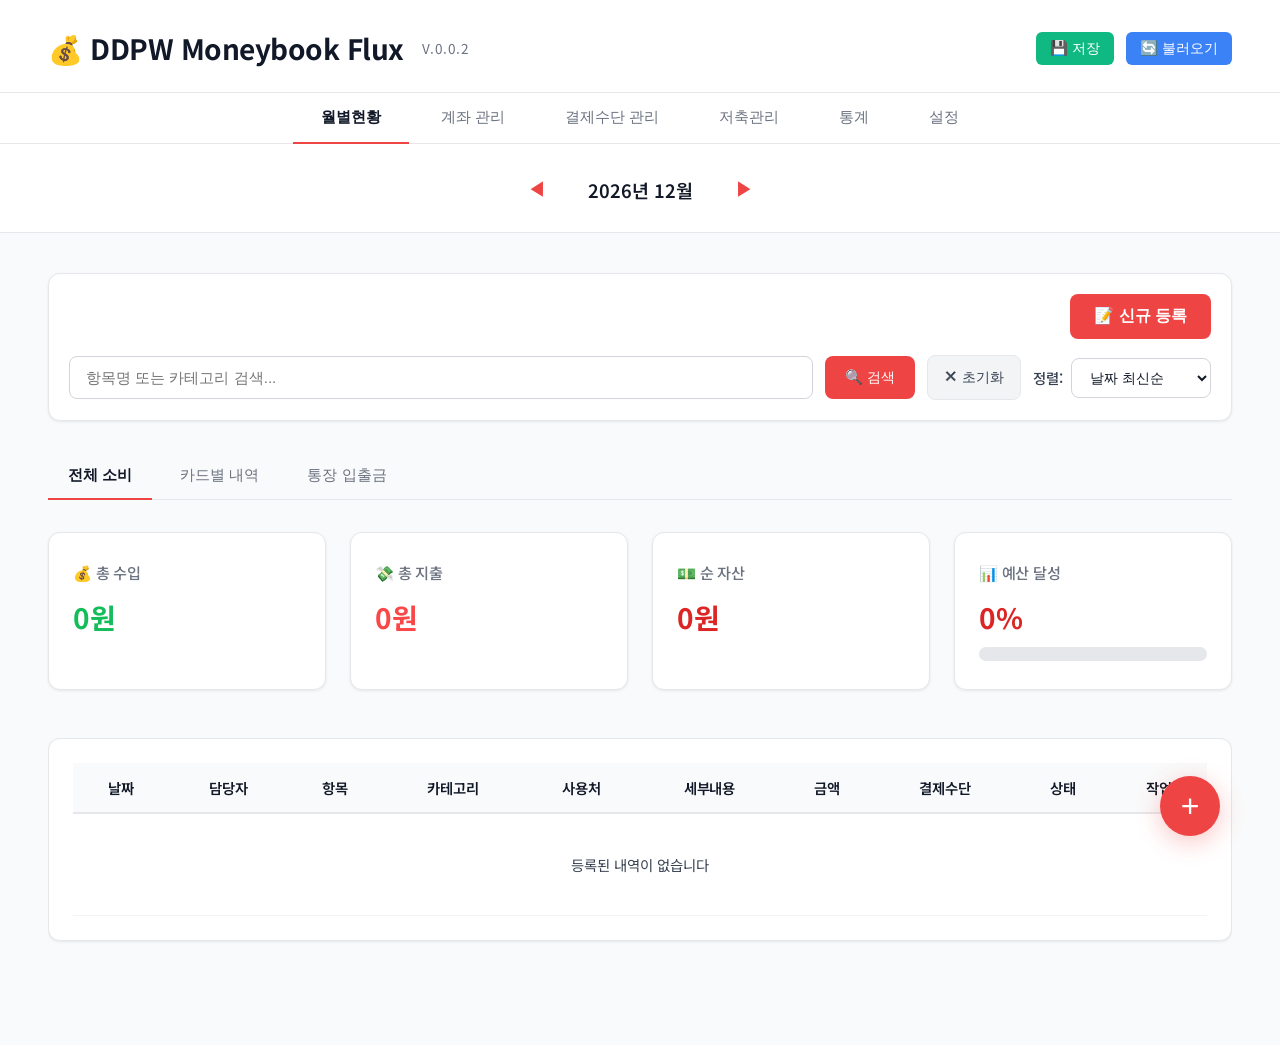
==== index.html @ 37caeeee "업데이트" ====
<!DOCTYPE html>
<html lang="ko">
<head>
  <meta charset="UTF-8">
  <meta name="viewport" content="width=device-width, initial-scale=1.0">
  <title>DDPW Moneybook Flux</title>
  <!-- SheetJS for Excel parsing -->
  <script src="https://cdn.sheetjs.com/xlsx-0.20.1/package/dist/xlsx.full.min.js"></script>
  <!-- 전역 함수 정의 (HTML onchange에서 사용) -->
  <script>
    // 파일 change 핸들러 함수 (전역으로 노출 - HTML 로드 전에 정의되어야 함)
    window.handleAccountTransactionFileChange = function(input) {
      const file = input.files && input.files[0];
      if (!file) {
        console.log('파일 input 직접 change 이벤트 발생: 파일 없음');
        return;
      }
      console.log('파일 input 직접 change 이벤트 발생:', file.name, '크기:', file.size);
      
      // 약간의 지연을 두어 전역 이벤트 리스너가 먼저 처리하도록 함
      setTimeout(function() {
        if (typeof window.parseCardStatement === 'function') {
          console.log('onchange: parseCardStatement 함수 확인됨, 직접 파싱 시작');
          const fileInfo = document.getElementById('account-transaction-file-info');
          if (fileInfo) fileInfo.textContent = '파싱 중... ⏳';
          
          window.parseCardStatement(file).then(function(result) {
            console.log('onchange: 파싱 성공:', result);
            if (fileInfo) fileInfo.textContent = '✓ 파일: ' + file.name + ' (' + (result.totalCount || 0) + '개 거래)';
            
            const modalOverlay = document.getElementById('account-transaction-modal-overlay');
            const parseResult = modalOverlay ? modalOverlay.querySelector('#account-transaction-parse-result') : document.getElementById('account-transaction-parse-result');
            const parsedData = modalOverlay ? modalOverlay.querySelector('#account-transaction-parsed-data') : document.getElementById('account-transaction-parsed-data');
            
            if (parseResult && parsedData) {
              parseResult.style.display = 'block';
              const totalAmount = result.summary?.totalAmount || 0;
              const finalAmount = result.summary?.finalAmount || totalAmount;
              const discount = result.summary?.discount || 0;
              const billingStart = result.summary?.billingPeriod?.start || '';
              const billingEnd = result.summary?.billingPeriod?.end || '';
              const paymentDate = result.summary?.paymentDate || '';
              
              parsedData.innerHTML = 
                '<div style="font-weight: 600; font-size: 1rem; margin-bottom: 12px; color: #0C4A6E;">📊 파싱 결과</div>' +
                '<div style="margin-bottom: 8px;"><strong>카드사:</strong> ' + (result.cardCompany || '알 수 없음') + '</div>' +
                '<div style="margin-bottom: 8px;"><strong>거래 건수:</strong> ' + (result.totalCount || 0) + '건</div>' +
                '<div style="margin-bottom: 8px;"><strong>총 이용금액:</strong> ' + totalAmount.toLocaleString() + '원</div>' +
                (discount > 0 ? '<div style="margin-bottom: 8px;"><strong>할인/적립:</strong> ' + discount.toLocaleString() + '원</div>' : '') +
                '<div style="margin-bottom: 8px; font-weight: 600; color: #DC2626;"><strong>청구 금액:</strong> ' + finalAmount.toLocaleString() + '원</div>' +
                (billingStart ? '<div style="margin-bottom: 8px;"><strong>청구 기간:</strong> ' + billingStart + ' ~ ' + (billingEnd || '') + '</div>' : '') +
                (paymentDate ? '<div style="margin-bottom: 8px;"><strong>결제일:</strong> ' + paymentDate + '</div>' : '');
              
              // 카드 선택 드롭다운 업데이트 및 자동 선택
              if (typeof window.updateAccountTransactionCardOptions === 'function') {
                window.updateAccountTransactionCardOptions();
              }
              
              const cardSelect = document.getElementById('account-transaction-card-select');
              if (cardSelect) {
                const allCards = [];
                if (typeof accountData !== 'undefined' && Array.isArray(accountData)) {
                  allCards.push.apply(allCards, accountData.filter(function(acc) { return acc.type === 'card'; }));
                }
                if (typeof cardData !== 'undefined' && Array.isArray(cardData)) {
                  cardData.forEach(function(card) {
                    if (!allCards.find(function(c) { return c.name === card.name; })) {
                      allCards.push(card);
                    }
                  });
                }
                
                if (result.cardCompany && allCards.length > 0) {
                  const matchingCard = allCards.find(function(card) { return card.cardCompany === result.cardCompany; });
                  if (matchingCard && cardSelect.options.length > 1) {
                    cardSelect.value = matchingCard.name;
                  } else if (cardSelect.options.length > 1) {
                    cardSelect.value = cardSelect.options[1].value;
                  }
                } else if (cardSelect.options.length > 1) {
                  cardSelect.value = cardSelect.options[1].value;
                }
                
                const selectedCardName = cardSelect.value;
                if (selectedCardName) {
                  const selectedCard = allCards.find(function(card) { return card.name === selectedCardName; });
                  if (selectedCard) {
                    const paymentAccountInput = document.getElementById('account-transaction-payment-account');
                    const amountInput = document.getElementById('account-transaction-card-amount');
                    const dateInput = document.getElementById('account-transaction-card-date');
                    if (paymentAccountInput) paymentAccountInput.value = selectedCard.linkedAccount || '';
                    if (amountInput && finalAmount > 0) amountInput.value = finalAmount.toLocaleString();
                    if (dateInput && paymentDate) dateInput.value = paymentDate;
                  }
                }
              }
              
              console.log('onchange: 파싱 결과 표시 완료');
            } else {
              console.error('onchange: 파싱 결과 표시 영역을 찾을 수 없습니다');
            }
          }).catch(function(error) {
            console.error('onchange: 파싱 실패:', error);
            if (fileInfo) fileInfo.textContent = '❌ 파일 파싱 실패: ' + error.message;
          });
        } else {
          console.error('onchange: parseCardStatement 함수를 찾을 수 없습니다');
          const fileInfo = document.getElementById('account-transaction-file-info');
          if (fileInfo) fileInfo.textContent = '❌ 파싱 함수를 찾을 수 없습니다';
        }
      }, 50);
    };
  </script>
  <!-- 여기에 CSS 연결 추가 -->
  <link rel="stylesheet" href="css/common.css">
  <link rel="stylesheet" href="css/dashboard.css">
  <link rel="stylesheet" href="css/modal.css">
</head>
<body>
  <style>
    @import url('https://fonts.googleapis.com/css2?family=Noto+Sans+KR:wght@400;700&display=swap');
    body {
      margin: 0;
      background: #fff;
      color: #1F2937;
      font-family: 'Noto Sans KR', sans-serif;
      min-height: 100vh;
    }

    /* Header */
    .header {
      display: flex;
      justify-content: space-between;
      align-items: center;
      padding: 28px 48px 24px 48px;
      background: #FFFFFF;
      border-bottom: 1px solid #E5E7EB;
      box-shadow: 0 1px 3px rgba(0, 0, 0, 0.05);
    }
    .header .title {
      font-size: 1.75rem;
      font-weight: 700;
      color: #111827;
      letter-spacing: -0.5px;
      display: flex;
      align-items: center;
      gap: 10px;
    }
    .header .user {
      font-size: 1rem;
      font-weight: 500;
      color: #1F2937;
      background: #F3F4F6;
      padding: 7px 16px;
      border-radius: 20px;
    }
    .header-btn {
      background: #EF4444;
      color: #fff;
      border: none;
      padding: 7px 14px;
      border-radius: 6px;
      font-size: 0.9rem;
      font-weight: 500;
      cursor: pointer;
      transition: background 0.2s;
    }
    .header-btn:hover {
      background: #DC2626;
    }

    /* Navigation */
    .nav {
      display: flex;
      justify-content: center;
      align-items: center;
      background: #FFFFFF;
      border-bottom: 1px solid #E5E7EB;
      gap: 4px;
      padding: 0 48px;
    }
    .nav-tab {
      appearance: none;
      border: none;
      outline: none;
      background: transparent;
      color: #6B7280;
      font-size: 0.95rem;
      font-weight: 500;
      padding: 14px 28px;
      border-radius: 0;
      cursor: pointer;
      transition: all 0.2s ease;
      margin-bottom: -1px;
      border-bottom: 2px solid transparent;
      position: relative;
    }
    .nav-tab:hover {
      color: #111827;
      background: #F9FAFB;
    }
    .nav-tab.active {
      background: transparent;
      color: #111827;
      font-weight: 600;
      border-bottom: 2px solid #EF4444;
      z-index: 1;
    }

    /* Month Select Bar */
    .month-bar {
      display: flex;
      justify-content: center;
      align-items: center;
      background: #FFFFFF;
      border-bottom: 1px solid #E5E7EB;
      padding: 28px 48px 24px 48px;
      font-size: 1.15rem;
      font-weight: 600;
      gap: 32px;
      color: #111827;
    }
    .month-btn {
      background: none;
      border: none;
      font-size: 1.2rem;
      color: #EF4444;
      cursor: pointer;
      padding: 5px 10px;
      border-radius: 4px;
      transition: background 0.2s;
    }
    .month-btn:active {
      background: #F3F4F6;
    }

    /* Main Content */
    .main-content {
      padding: 40px 48px 80px 48px;
      background: #F9FAFB;
      min-height: 360px;
      font-size: 1.07rem;
      color: #1F2937;
      border-radius: 0;
      max-width: 1920px;
      width: 100%;
      margin: 0 auto;
      box-sizing: border-box;
    }
    
    .version {
      font-size: 0.85rem;
      font-weight: 400;
      color: #6B7280;
      margin-left: 8px;
      letter-spacing: 0.5px;
    }

    /* FAB Container */
    .fab-container {
      position: fixed;
      right: 30px;
      bottom: 32px;
      z-index: 999;
      display: flex;
      flex-direction: column-reverse;
      align-items: center;
      gap: 16px;
    }
    
    /* 메인 FAB 버튼 */
    .fab-main {
      position: relative;
      width: 60px;
      height: 60px;
      background: #EF4444;
      color: #fff;
      border: none;
      outline: none;
      border-radius: 50%;
      font-size: 2rem;
      font-weight: 300;
      display: flex;
      align-items: center;
      justify-content: center;
      box-shadow: 0 6px 24px rgba(239, 68, 68, 0.3);
      cursor: pointer;
      transition: all 0.3s cubic-bezier(0.68, -0.55, 0.265, 1.55);
      z-index: 1001;
    }
    
    .fab-main:hover {
      background: #DC2626;
      box-shadow: 0 8px 28px rgba(239, 68, 68, 0.4);
      transform: scale(1.05);
    }
    
    .fab-main.active {
      background: #DC2626;
      transform: rotate(45deg);
    }
    
    .fab-main .fab-icon {
      transition: transform 0.3s ease;
    }
    
    /* 하위 FAB 버튼 메뉴 */
    .fab-menu {
      display: flex;
      flex-direction: column-reverse;
      gap: 12px;
      opacity: 0;
      visibility: hidden;
      transform: translateY(20px);
      transition: all 0.3s cubic-bezier(0.68, -0.55, 0.265, 1.55);
      pointer-events: none;
    }
    
    .fab-menu.active {
      opacity: 1;
      visibility: visible;
      transform: translateY(0);
      pointer-events: all;
    }
    
    /* 하위 FAB 버튼 */
    .fab-sub {
      position: relative;
      width: 50px;
      height: 50px;
      background: #FFFFFF;
      color: #EF4444;
      border: 2px solid #EF4444;
      outline: none;
      border-radius: 50%;
      font-size: 1.5rem;
      display: flex;
      align-items: center;
      justify-content: center;
      box-shadow: 0 4px 12px rgba(0, 0, 0, 0.15);
      cursor: pointer;
      transition: all 0.2s ease;
    }
    
    .fab-sub:hover {
      background: #EF4444;
      color: #FFFFFF;
      transform: scale(1.1);
      box-shadow: 0 6px 16px rgba(239, 68, 68, 0.3);
    }
    
    /* 각 하위 버튼 색상 커스터마이징 */
    #fab-dashboard {
      border-color: #EF4444;
      color: #EF4444;
    }
    #fab-dashboard:hover {
      background: #EF4444;
      color: #FFFFFF;
      box-shadow: 0 6px 16px rgba(239, 68, 68, 0.3);
    }
    
    #fab-accounts {
      border-color: #10B981;
      color: #10B981;
    }
    #fab-accounts:hover {
      background: #10B981;
      color: #FFFFFF;
      box-shadow: 0 6px 16px rgba(16, 185, 129, 0.3);
    }
    
    #fab-payments {
      border-color: #8B5CF6;
      color: #8B5CF6;
    }
    #fab-payments:hover {
      background: #8B5CF6;
      color: #FFFFFF;
      box-shadow: 0 6px 16px rgba(139, 92, 246, 0.3);
    }
    
    #fab-saving {
      border-color: #F59E0B;
      color: #F59E0B;
    }
    #fab-saving:hover {
      background: #F59E0B;
      color: #FFFFFF;
      box-shadow: 0 6px 16px rgba(245, 158, 11, 0.3);
    }
    
    /* 툴팁 */
    .fab-sub::before {
      content: attr(data-tooltip);
      position: absolute;
      right: 60px;
      background: #1F2937;
      color: #FFFFFF;
      padding: 8px 12px;
      border-radius: 6px;
      font-size: 0.85rem;
      white-space: nowrap;
      opacity: 0;
      visibility: hidden;
      transition: all 0.2s ease;
      pointer-events: none;
      font-weight: 500;
    }
    
    .fab-sub:hover::before {
      opacity: 1;
      visibility: visible;
      right: 65px;
    }
    
    /* 모바일 대응 */
    @media (max-width: 600px) {
      .fab-container {
        right: 16px;
        bottom: 18px;
      }
      
      .fab-main {
        width: 56px;
        height: 56px;
      }
      
      .fab-sub {
        width: 46px;
        height: 46px;
      }
    }

    /* 1080p 이상 화면 최적화 */
    @media (min-width: 1920px) {
      .main-content {
        max-width: 1600px;
        padding: 48px 64px 96px 64px;
      }
      .header {
        padding: 32px 64px 28px 64px;
      }
      .nav {
        padding: 0 64px;
      }
      .month-bar {
        padding: 32px 64px 28px 64px;
      }
    }
    
    @media (max-width: 600px) {
      .header, .main-content {
        padding-left: 16px;
        padding-right: 16px;
      }
      .main-content {
        padding-left: 12px;
        padding-right: 12px;
        padding-top: 24px;
      }
      .fab {
        right: 16px;
        bottom: 18px;
      }
      .header .title {
        font-size: 1.4rem;
      }
      .version {
        font-size: 0.75rem;
      }
    }
  </style>

  <div class="header">
    <div class="title">💰 DDPW Moneybook Flux <span class="version">V.0.0.0</span></div>
    <div style="display: flex; align-items: center; gap: 12px;">
      <button id="save-data-btn" class="header-btn" style="background: #10B981;">💾 저장</button>
      <button id="load-data-btn" class="header-btn" style="background: #3B82F6;">🔄 불러오기</button>
    </div>
  </div>

  <nav class="nav" id="nav-tabs">
    <button class="nav-tab active" data-tab="dashboard">월별현황</button>
    <button class="nav-tab" data-tab="accounts">계좌 관리</button>
    <button class="nav-tab" data-tab="cards">결제수단 관리</button>
    <button class="nav-tab" data-tab="saving">저축관리</button>
    <button class="nav-tab" data-tab="stats">통계</button>
    <button class="nav-tab" data-tab="settings">설정</button>
  </nav>

  <div class="month-bar">
    <button class="month-btn" id="prev-month" title="이전 달">◀</button>
    <span id="month-text">2025년 11월</span>
    <button class="month-btn" id="next-month" title="다음 달">▶</button>
  </div>

  <main class="main-content" id="main-content">
    <div id="dashboard-content">
     <style>
      /* 하위 탭 스타일 */
      .sub-tabs {
        display: flex;
        gap: 8px;
        margin-bottom: 32px;
        padding-bottom: 0;
        border-bottom: 1px solid #E5E7EB;
      }
      .sub-tab-btn {
        background: none;
        border: none;
        outline: none;
        color: #6B7280;
        font-size: 0.95rem;
        font-weight: 500;
        padding: 12px 20px;
        border-bottom: 2px solid transparent;
        cursor: pointer;
        transition: all 0.2s ease;
        position: relative;
        margin-bottom: -1px;
      }
      .sub-tab-btn:hover {
        color: #111827;
      }
      .sub-tab-btn.active {
        color: #111827;
        border-bottom: 2px solid #EF4444;
        font-weight: 600;
      }

      /* 대시보드 카드 스타일 */
      .dashboard-cards {
        display: grid;
        grid-template-columns: repeat(4, 1fr);
        gap: 24px;
        margin-bottom: 48px;
      }
      .dash-card {
        background: #FFFFFF;
        border-radius: 12px;
        padding: 28px 24px;
        box-shadow: 0 1px 3px rgba(0, 0, 0, 0.08);
        border: 1px solid #E5E7EB;
        min-width: 0;
        display: flex;
        flex-direction: column;
        gap: 12px;
        transition: all 0.2s ease;
      }
      .dash-card:hover {
        box-shadow: 0 4px 12px rgba(0, 0, 0, 0.12);
        transform: translateY(-2px);
      }
      .dash-title {
        font-size: 0.95rem;
        color: #6B7280;
        font-weight: 500;
        display: flex;
        align-items: center;
        gap: 6px;
        margin-bottom: 4px;
        letter-spacing: -0.2px;
      }
      .dash-value {
        font-size: 1.75rem;
        font-weight: 700;
        line-height: 1.3;
        letter-spacing: -0.5px;
      }
      .income { color: #14BD5A; }
      .expense { color: #FA4747; }
      .asset { color: #DC2626; }
      .budget { color: #DC2626; }

      .progress-bar-bg {
        background: #E5E7EB;
        border-radius: 8px;
        width: 100%;
        height: 14px;
        overflow: hidden;
      }
      .progress-bar-fill {
        background: #EF4444;
        height: 100%;
        width: 73%;
        border-radius: 8px 0 0 8px;
        transition: width 0.4s;
      }

      /* 반응형 처리 */
      @media (max-width: 900px) {
        .dashboard-cards {
          grid-template-columns: 1fr 1fr;
          gap: 14px;
        }
      }
      @media (max-width: 600px) {
        .dashboard-cards {
          grid-template-columns: 1fr;
          gap: 10px;
        }
        .dash-card { padding: 13px 9px 12px 12px;}
        .sub-tabs { gap: 7px; }
      }

      .sub-tab-content {
        margin-top: 20px;
      }

      /* 검색바 스타일 */
      .search-bar {
        display: flex;
        gap: 12px;
        margin-bottom: 24px;
        padding: 0;
        background: transparent;
        border-radius: 0;
        align-items: center;
      }
      #search-input {
        flex: 1;
        padding: 12px 16px;
        border: 1px solid #D1D5DB;
        border-radius: 8px;
        font-size: 0.95rem;
        outline: none;
        transition: all 0.2s ease;
        background: #FFFFFF;
        color: #111827;
      }
      #search-input:focus {
        border-color: #EF4444;
        box-shadow: 0 0 0 3px rgba(239, 68, 68, 0.1);
      }
      .search-btn, .search-clear-btn {
        padding: 12px 20px;
        border: none;
        border-radius: 8px;
        font-size: 0.9rem;
        font-weight: 500;
        cursor: pointer;
        transition: all 0.2s ease;
        white-space: nowrap;
      }
      .search-btn {
        background: #EF4444;
        color: #fff;
      }
      .search-btn:hover {
        background: #DC2626;
        box-shadow: 0 2px 4px rgba(239, 68, 68, 0.2);
      }
      .search-clear-btn {
        background: #F3F4F6;
        color: #374151;
        border: 1px solid #E5E7EB;
      }
      .search-clear-btn:hover {
        background: #E5E7EB;
      }

      /* 정렬 컨트롤 스타일 */
      .sort-controls {
        display: flex;
        align-items: center;
        gap: 12px;
        margin-bottom: 24px;
        padding: 0;
        background: transparent;
        border-radius: 0;
      }
      .sort-controls label {
        font-size: 0.9rem;
        font-weight: 500;
        color: #374151;
        white-space: nowrap;
      }
      #sort-select {
        padding: 10px 14px;
        border: 1px solid #D1D5DB;
        border-radius: 8px;
        font-size: 0.9rem;
        outline: none;
        cursor: pointer;
        background: #FFFFFF;
        color: #111827;
        transition: all 0.2s ease;
      }
      #sort-select:focus {
        border-color: #EF4444;
        box-shadow: 0 0 0 3px rgba(239, 68, 68, 0.1);
      }
     </style>
        <!-- 검색바 -->
        <div class="search-bar">
          <input type="text" id="search-input" placeholder="항목명 또는 카테고리 검색...">
          <button id="search-btn" class="search-btn">🔍 검색</button>
          <button id="search-clear" class="search-clear-btn">✕ 초기화</button>
        </div>

        <!-- 신규 등록 버튼 및 일괄 삭제 -->
        <div style="margin-bottom: 24px; display: flex; gap: 12px; align-items: center;">
          <button id="new-entry-btn" class="search-btn" style="width: auto; min-width: 120px;">📝 신규 등록</button>
          <button id="select-all-btn" class="search-btn" style="width: auto; min-width: 100px; background: #6B7280;">전체 선택</button>
          <button id="delete-selected-btn" class="search-btn" style="width: auto; min-width: 100px; background: #EF4444; display: none;">선택 삭제</button>
        </div>

        <!-- 정렬 컨트롤 -->
        <div class="sort-controls">
          <label>정렬:</label>
          <select id="sort-select">
            <option value="date-desc">날짜 최신순</option>
            <option value="date-asc">날짜 오래된순</option>
            <option value="amount-desc">금액 높은순</option>
            <option value="amount-asc">금액 낮은순</option>
          </select>
        </div>

        <!-- 하위 탭: 전체 소비 / 카드별 내역 / 통장 입출금 -->
        <nav class="sub-tabs" id="sub-tabs">
        <button class="sub-tab-btn active" data-subtab="total">전체 소비</button>
        <button class="sub-tab-btn" data-subtab="card">카드별 내역</button>
        <button class="sub-tab-btn" data-subtab="bank">통장 입출금</button>
        </nav>

        <!-- 대시보드 카드 4개 -->
        <section class="dashboard-cards">
        <div class="dash-card">
            <div class="dash-title">💰 총 수입</div>
            <div class="dash-value income">3,000,000원</div>
        </div>
        <div class="dash-card">
            <div class="dash-title">💸 총 지출</div>
            <div class="dash-value expense">2,200,000원</div>
        </div>
        <div class="dash-card">
            <div class="dash-title">💵 순 자산</div>
            <div class="dash-value asset">+800,000원</div>
        </div>
        <div class="dash-card">
            <div class="dash-title">📊 예산 달성</div>
            <div class="dash-value budget">73%</div>
            <div class="progress-bar-bg" aria-label="예산 달성 진행바">
            <div class="progress-bar-fill"></div>
            </div>
        </div>
        </section>

        <!-- 하위 탭별 내용 영역 -->
        <section class="sub-tab-content">
        <div id="total-content" style="display: block; overflow-x: auto;">
            <style>
            .expense-table-container {
                background: #FFFFFF;
                padding: 24px;
                border-radius: 12px;
                box-shadow: 0 1px 3px rgba(0, 0, 0, 0.08);
                border: 1px solid #E5E7EB;
                margin-bottom: 24px;
                overflow-x: auto;
            }
            .expense-table {
                width: 100%;
                border-collapse: separate;
                border-spacing: 0;
                min-width: 1000px;
            }
            .expense-table th, .expense-table td {
                padding: 14px 16px;
                border-bottom: 1px solid #F3F4F6;
                text-align: center;
                word-wrap: break-word;
                overflow-wrap: break-word;
                max-width: 200px;
            }
            .expense-table th {
                background: #F9FAFB;
                font-weight: 600;
                color: #111827;
                border-bottom: 2px solid #E5E7EB;
                font-size: 0.9rem;
                letter-spacing: -0.2px;
                position: sticky;
                top: 0;
                z-index: 10;
            }
            .expense-table td {
                color: #374151;
                font-size: 0.9rem;
            }
            .expense-table tbody tr:hover {
                background: #F9FAFB;
            }
            .expense-income {
                color: #059669;
                font-weight: 600;
            }
            .expense-out {
                color: #DC2626;
                font-weight: 600;
            }
            .expense-bankpay {
                background: #F9FAFB;
            }
            .expense-table .btn-action {
                display: inline-block;
                border: 1px solid #D1D5DB;
                background: #FFFFFF;
                color: #374151;
                font-size: 0.85rem;
                border-radius: 6px;
                padding: 6px 12px;
                margin: 0 2px;
                cursor: pointer;
                transition: all 0.2s ease;
                text-decoration: none;
                font-weight: 500;
            }
            .expense-table .btn-action:hover {
                background: #EF4444;
                color: #FFFFFF;
                border-color: #EF4444;
            }
            @media (max-width: 600px) {
                .expense-table-container {
                padding: 6px 1px 6px 1px;
                border-radius: 0;
                box-shadow: none;
                }
                .expense-table th, .expense-table td {
                padding: 7px 5px;
                font-size: 13px;
                }
            }
            </style>
            <div class="expense-table-container">
            <table class="expense-table" aria-label="전체 소비 내역">
                <thead>
                <tr>
                    <th>날짜</th>
                    <th>담당자</th>
                    <th>항목</th>
                    <th>카테고리</th>
                    <th>금액</th>
                    <th>결제수단</th>
                    <th>상태</th>
                    <th>작업</th>
                </tr>
                </thead>
                <tbody>
                <tr>
                    <td>11/22</td>
                    <td>🔵둠둠파우</td>
                    <td>점심</td>
                    <td>식비</td>
                    <td class="expense-out">-12,000원</td>
                    <td>KB신용</td>
                    <td>⏳대기</td>
                    <td>
                    <button class="btn-action">수정</button>
                    <button class="btn-action">삭제</button>
                    </td>
                </tr>
                <tr>
                    <td>11/22</td>
                    <td>🔵둠둠파우</td>
                    <td>월급</td>
                    <td>수입</td>
                    <td class="expense-income">+3,000,000원</td>
                    <td>이체</td>
                    <td>✅완료</td>
                    <td>
                    <button class="btn-action">수정</button>
                    <button class="btn-action">삭제</button>
                    </td>
                </tr>
                <tr>
                    <td>11/21</td>
                    <td>🔴배우자</td>
                    <td>마트</td>
                    <td>생활</td>
                    <td class="expense-out">-50,000원</td>
                    <td>삼성신용</td>
                    <td>⏳대기</td>
                    <td>
                    <button class="btn-action">수정</button>
                    <button class="btn-action">삭제</button>
                    </td>
                </tr>
                <tr>
                    <td>11/20</td>
                    <td>🔵둠둠파우</td>
                    <td>택시</td>
                    <td>교통</td>
                    <td class="expense-out">-15,000원</td>
                    <td>현금</td>
                    <td>✅완료</td>
                    <td>
                    <button class="btn-action">수정</button>
                    <button class="btn-action">삭제</button>
                    </td>
                </tr>
                <tr class="expense-bankpay">
                    <td>11/25</td>
                    <td>-</td>
                    <td>KB카드11월</td>
                    <td>카드대금</td>
                    <td class="expense-out">-1,220,000원</td>
                    <td>자동</td>
                    <td>✅완료</td>
                    <td>
                    <button class="btn-action">수정</button>
                    <button class="btn-action">삭제</button>
                    </td>
                </tr>
                </tbody>
            </table>
            </div>
        </div>
        <div id="card-content" style="display: none;">
          <!-- 카드 필터 드롭다운 -->
          <div style="margin-bottom: 24px;">
            <label for="card-filter-select" style="font-size: 0.95rem; font-weight: 500; color: #374151; margin-right: 12px;">카드 선택:</label>
            <select id="card-filter-select" style="padding: 10px 14px; border: 1px solid #D1D5DB; border-radius: 8px; font-size: 0.95rem; outline: none; cursor: pointer; background: #FFFFFF; color: #111827; transition: all 0.2s ease; min-width: 200px;">
              <option value="all">전체 카드</option>
              <option value="KB 탄탄대로 올쇼핑">KB 탄탄대로 올쇼핑</option>
              <option value="삼성 네이버 taptap">삼성 네이버 taptap</option>
              <option value="삼성 베네핏">삼성 베네핏</option>
              <option value="카카오뱅크 체크">카카오뱅크 체크</option>
            </select>
          </div>
          <!-- 테이블 컨테이너 -->
          <div id="card-table-container"></div>
        </div>
        <div id="bank-content" style="display: none;">통장 입출금 내역 테이블이 여기 표시됩니다</div>
        </section>
    </div>  
</main>

  <!-- FAB 확장 메뉴 -->
  <div class="fab-container" id="fab-container">
    <!-- 메인 FAB 버튼 -->
    <button class="fab fab-main" id="fab-main" title="메뉴">
      <span class="fab-icon">+</span>
    </button>
    
    <!-- 하위 버튼들 (기본값 숨김) -->
    <div class="fab-menu" id="fab-menu">
      <button class="fab fab-sub" id="fab-dashboard" data-tab="dashboard" data-tooltip="월별 현황 등록">
        <span class="fab-icon">📊</span>
      </button>
      <button class="fab fab-sub" id="fab-accounts" data-tab="accounts" data-tooltip="입출금 등록">
        <span class="fab-icon">🏦</span>
      </button>
      <button class="fab fab-sub" id="fab-payments" data-tab="cards" data-tooltip="결제수단 등록">
        <span class="fab-icon">💳</span>
      </button>
      <button class="fab fab-sub" id="fab-saving" data-tab="saving" data-tooltip="저축 등록">
        <span class="fab-icon">🐷</span>
      </button>
    </div>
  </div>
  <style>
    #modal-overlay {
      display: none; /* 기본적으로 숨김 */
      position: fixed;
      z-index: 1000;
      left: 0; top: 0; width: 100vw; height: 100vh;
      background: rgba(0,0,0,0.5);
      justify-content: center;
      align-items: center;
    }
    #modal-content {
      background: #FFFFFF;
      border-radius: 16px;
      max-width: 600px;
      width: 90%;
      max-height: 90vh;
      box-shadow: 0 20px 60px rgba(0,0,0,0.15);
      margin: auto;
      display: flex;
      flex-direction: column;
      padding: 0;
      position: relative;
      animation: modalFadeIn .2s;
      border: 1px solid #E5E7EB;
      overflow: hidden;
    }
    #modal-content .modal-header {
      padding: 24px 32px;
      border-bottom: 1px solid #E5E7EB;
      flex-shrink: 0;
    }
    #modal-content .modal-body {
      padding: 24px 32px;
      overflow-y: auto;
      flex: 1;
    }
    #modal-content .modal-footer {
      padding: 20px 32px;
      border-top: 1px solid #E5E7EB;
      flex-shrink: 0;
    }
    .entry-tabs {
      display: flex;
      border-bottom: 2px solid #E5E7EB;
      margin: 0;
      padding: 0 32px;
      background: #F9FAFB;
    }
    .entry-tab-btn {
      flex: 1;
      padding: 12px 20px;
      border: none;
      background: transparent;
      color: #6B7280;
      font-size: 0.95rem;
      font-weight: 500;
      cursor: pointer;
      transition: all 0.2s;
      border-bottom: 2px solid transparent;
      margin-bottom: -2px;
    }
    .entry-tab-btn:hover {
      color: #111827;
      background: #F3F4F6;
    }
    .entry-tab-btn.active {
      color: #EF4444;
      font-weight: 600;
      border-bottom-color: #EF4444;
      background: #FFFFFF;
    }
    .entry-tab-content {
      display: none;
    }
    .entry-tab-content.active {
      display: block;
    }
    @keyframes modalFadeIn {
      from { opacity: 0; transform: translateY(30px);}
      to { opacity: 1; transform: translateY(0);}
    }
    .modal-header {
      display: flex;
      justify-content: space-between;
      align-items: center;
      margin-bottom: 18px;
    }
    .modal-title {
      font-size: 1.5rem;
      font-weight: 700;
      letter-spacing: -0.5px;
      color: #111827;
    }
    .modal-close {
      background: none;
      border: none;
      font-size: 1.4rem;
      color: #888;
      cursor: pointer;
      padding: 2px 6px;
      margin-left: 6px;
      transition: color 0.18s;
      border-radius: 50%;
    }
    .modal-close:hover { color: #e22; background: #eee; }
    .modal-form {
      display: flex;
      flex-direction: column;
      gap: 15px;
    }
    .modal-form label {
      font-size: 0.96rem;
      margin-bottom: 4px;
      font-weight: 500;
    }
    .modal-form input[type="date"],
    .modal-form input[type="text"],
    .modal-form select,
    .modal-form input[type="number"],
    .modal-form textarea {
      width: 100%;
      border: 1px solid #D1D5DB;
      border-radius: 8px;
      padding: 12px 16px;
      font-size: 0.95rem;
      outline: none;
      box-sizing: border-box;
      margin-top: 6px;
      transition: all 0.2s ease;
      background: #FFFFFF;
      resize: none;
      color: #111827;
    }
    .modal-form input:focus,
    .modal-form select:focus,
    .modal-form textarea:focus {
      border-color: #EF4444;
      box-shadow: 0 0 0 3px rgba(239, 68, 68, 0.1);
    }
    .modal-form textarea {
      min-height: 56px;
      max-height: 120px;
      font-family: inherit;
    }
    .modal-form input[type="number"]::-webkit-input-placeholder,
    .modal-form textarea::-webkit-input-placeholder {
      color: #b5bfcf;
    }
    .modal-form .row-radio {
      display: flex;
      align-items: center;
      gap: 12px;
    }
    .modal-form .row-radio label {
      font-weight: normal;
      margin-bottom: 0;
    }
    .modal-form .checkbox-row {
      display: flex;
      align-items: center;
      gap: 7px;
    }
    .modal-footer {
      margin-top: 24px;
      display: flex;
      gap: 10px;
      justify-content: flex-end;
    }
    .modal-btn {
      border: none;
      border-radius: 8px;
      padding: 9px 20px;
      font-size: 1rem;
      font-weight: 500;
      cursor: pointer;
      transition: background 0.18s, color 0.16s;
    }
    .modal-btn-cancel {
      background: #eef0f7;
      color: #555;
    }
    .modal-btn-cancel:hover {
      background: #d6dbe4;
      color: #d33;
    }
    .modal-btn-save {
      background: #3078ff;
      color: #fff;
    }
    .modal-btn-save:hover {
      background: #1d5ed7;
    }
  </style>

  <div id="modal-overlay">
    <div id="modal-content" role="dialog" aria-modal="true" tabindex="-1">
      <div class="modal-header">
        <span class="modal-title">📝 내역 입력</span>
        <button class="modal-close" type="button" id="modal-close-btn" aria-label="닫기">✕</button>
      </div>
      
      <!-- 탭 버튼 -->
      <div class="entry-tabs">
        <button type="button" class="entry-tab-btn active" data-tab="manual">✍️ 수동 입력</button>
        <button type="button" class="entry-tab-btn" data-tab="auto">📄 자동 입력</button>
      </div>
      
      <div class="modal-body">
        <!-- 수동 입력 탭 -->
        <div id="entry-tab-manual" class="entry-tab-content active">
      <form class="modal-form" id="entry-form" autocomplete="off">
        <div>
          <label for="entry-date">날짜</label>
          <input id="entry-date" name="date" type="date" value="2025-11-22" required>
        </div>
        
        <div>
          <label for="entry-owner">담당자</label>
          <select id="entry-owner" required>
            <option value="">--선택--</option>
            <option value="둠둠">둠둠</option>
            <option value="파우">파우</option>
            <option value="공용">공용</option>
          </select>
        </div>
        
        <div>
          <label>구분</label>
          <div class="row-radio">
            <label>
              <input type="radio" name="type" value="expense" checked required> 지출
            </label>
            <label>
              <input type="radio" name="type" value="income" required> 수입
            </label>
          </div>
        </div>
        
        <div>
          <label for="entry-category-kind">카테고리</label>
          <select id="entry-category-kind" name="category" required>
            <option value="">구분을 먼저 선택하세요</option>
          </select>
        </div>
        
        <div>
          <label for="entry-category-item">항목</label>
          <select id="entry-category-item" name="item" required>
            <option value="">카테고리를 먼저 선택하세요</option>
          </select>
        </div>
        
        <div>
          <label for="entry-amount">금액</label>
          <input id="entry-amount" name="amount" type="text" placeholder="금액 입력 (예: 1,000,000)" required>
        </div>
        
        <div>
          <label for="entry-method">결제수단</label>
          <select id="entry-method" name="method" required>
            <option value="credit">신용카드</option>
            <option value="debit">체크카드</option>
            <option value="transfer">계좌이체</option>
            <option value="cash">현금</option>
          </select>
          
          <div id="payment-credit" style="display: none; margin-top: 10px;">
            <label style="margin-right:6px;">카드 선택</label>
            <select name="credit-card">
              <option value="KB 탄탄대로 올쇼핑">KB 탄탄대로 올쇼핑 티타늄</option>
              <option value="삼성 네이버 taptap">삼성 네이버 taptap</option>
              <option value="삼성 베네핏">삼성 베네핏</option>
            </select>
            <div style="margin-top: 6px;">
              <span style="margin-right:14px;">결제일: <span>매월 25일</span></span>
              <span>연결계좌: <span>KB국민-98</span></span>
            </div>
          </div>
          
          <div id="payment-debit" style="display: none; margin-top: 10px;">
            <label style="margin-right:6px;">카드 선택</label>
            <select name="debit-card">
              <option value="카카오뱅크 체크">카카오뱅크 체크카드</option>
            </select>
            <div style="margin-top: 6px;">
              <span style="margin-right:14px;">결제일: <span>매월 1일</span></span>
              <span>연결계좌: <span>카카오-5678</span></span>
            </div>
          </div>
          
          <div id="payment-transfer" style="display: none; margin-top: 10px;">
            <label style="margin-right:6px;">계좌 선택</label>
            <select name="transfer-account">
              <option value="KB국민-98">KB국민-98</option>
              <option value="카카오-5678">카카오-5678</option>
            </select>
            <div style="margin-top: 6px; color: #8492a6; font-size: 13px;">
              (즉시 차감됨)
            </div>
          </div>
          
          <div id="payment-cash" style="display: none; margin-top: 10px;">
            <label style="margin-right:6px;">출금계좌</label>
            <select name="cash-account">
              <option value="KB국민-98">KB국민-98</option>
              <option value="카카오-5678">카카오-5678</option>
            </select>
            <div style="margin-top: 6px; color: #8492a6; font-size: 13px;">
              (즉시 차감됨)
            </div>
          </div>
        </div>
        
        <div>
          <label for="entry-merchant">사용처</label>
          <div style="display: flex; gap: 8px; margin-top: 6px; align-items: center;">
            <input id="entry-merchant" name="merchant" type="text" placeholder="사용처 입력 (예: (주)우아한형제들)" style="flex: 1; padding: 12px 16px; border: 1px solid #D1D5DB; border-radius: 8px; font-size: 0.95rem; background: #FFFFFF; color: #111827;">
            <select id="merchant-history" style="padding: 12px 12px; border: 1px solid #D1D5DB; border-radius: 8px; font-size: 0.9rem; background: #FFFFFF; color: #111827; cursor: pointer; width: 140px;">
              <option value="">자주 쓰는 항목</option>
            </select>
            <button type="button" id="merchant-manage-btn" style="padding: 12px 16px; border: 1px solid #D1D5DB; border-radius: 8px; font-size: 0.9rem; background: #F3F4F6; color: #374151; cursor: pointer; white-space: nowrap; transition: all 0.2s;" onmouseover="this.style.background='#E5E7EB'" onmouseout="this.style.background='#F3F4F6'">관리</button>
          </div>
          <div class="checkbox-row" style="margin-top: 8px;">
            <input id="entry-save-merchant" name="saveMerchant" type="checkbox" style="width:17px;height:17px;margin:0 5px 0 0;vertical-align:-2px;">
            <label for="entry-save-merchant" style="margin-bottom:0; user-select:none; font-size: 0.9rem; color: #6B7280;">자주 쓰는 항목에 등록</label>
          </div>
        </div>
        
        <div>
          <label for="entry-detail">세부내용</label>
          <textarea id="entry-detail" name="detail" placeholder="세부내용 입력 (예: 족발 2인분)" style="min-height: 56px; max-height: 120px;"></textarea>
        </div>
        
        <div class="checkbox-row">
          <input id="entry-regular" name="regular" type="checkbox" style="width:17px;height:17px;margin:0 5px 0 0;vertical-align:-2px;">
          <label for="entry-regular" style="margin-bottom:0; user-select:none;">정기 등록 (매월 반복)</label>
        </div>
        
            <div style="margin-top: 20px; padding-top: 20px; border-top: 1px solid #E5E7EB;">
          <button type="button" class="modal-btn modal-btn-cancel" id="modal-cancel-btn">취소</button>
          <button type="submit" class="modal-btn modal-btn-save">저장</button>
        </div>
      </form>
        </div>
        
        <!-- 자동 입력 탭 -->
        <div id="entry-tab-auto" class="entry-tab-content">
          <div style="padding: 20px;">
            <h3 style="margin-bottom: 20px; font-size: 1.1rem; font-weight: 600; color: #111827;">📄 카드 청구서 엑셀 파일 업로드</h3>
            
            <!-- 파일 선택 영역 -->
            <div style="margin-bottom: 20px;">
              <label style="font-weight: 600; margin-bottom: 12px; display: block; font-size: 1rem;">파일 선택</label>
              <div style="display: flex; gap: 8px; align-items: center; margin-bottom: 12px;">
                <input type="file" id="excel-file-input" accept=".xlsx,.xls" style="display: none;">
                <button type="button" id="excel-select-btn" onclick="document.getElementById('excel-file-input')?.click(); console.log('파일 선택 버튼 클릭 (onclick)');" style="padding: 12px 24px; border: 1px solid #D1D5DB; border-radius: 8px; font-size: 0.95rem; font-weight: 500; cursor: pointer; background: #EF4444; color: #fff; transition: all 0.2s;" onmouseover="this.style.background='#DC2626'" onmouseout="this.style.background='#EF4444'">파일 선택</button>
                <span id="excel-file-name" style="font-size: 0.9rem; color: #6B7280;"></span>
              </div>
              <div style="font-size: 0.85rem; color: #6B7280; padding: 12px; background: #F0F9FF; border-radius: 8px; border: 1px solid #BAE6FD;">
                💡 엑셀 파일을 선택한 후 "파일 분석" 버튼을 클릭하세요.
              </div>
            </div>
            
            <!-- 파일 분석 버튼 -->
            <div style="margin-bottom: 20px;">
              <button type="button" id="excel-analyze-btn" disabled onclick="if (!this.disabled) { console.log('파일 분석 버튼 클릭 (onclick)'); handleExcelAnalyze(); }" style="padding: 12px 24px; border: none; border-radius: 8px; font-size: 0.95rem; font-weight: 500; cursor: not-allowed; background: #D1D5DB; color: #6B7280; width: 100%;">파일 분석</button>
            </div>
            
            <!-- 결과 표시 영역 -->
            <div id="excel-result-area" style="display: none; margin-bottom: 20px; padding: 16px; background: #F0F9FF; border-radius: 8px; border: 1px solid #BAE6FD;">
              <div style="font-weight: 600; font-size: 1rem; margin-bottom: 12px; color: #0C4A6E;">📊 분석 결과</div>
              <div style="display: grid; gap: 8px; font-size: 0.9rem;">
                <div style="display: flex; justify-content: space-between;">
                  <span style="color: #6B7280;">카드사:</span>
                  <span id="result-company" style="font-weight: 600; color: #111827;">-</span>
                </div>
                <div style="display: flex; justify-content: space-between;">
                  <span style="color: #6B7280;">거래 건수:</span>
                  <span id="result-count" style="font-weight: 600; color: #111827;">0건</span>
                </div>
                <div style="display: flex; justify-content: space-between;">
                  <span style="color: #6B7280;">총 금액:</span>
                  <span id="result-amount" style="font-weight: 600; color: #DC2626;">0원</span>
                </div>
              </div>
            </div>
            
            <!-- 가계부에 추가 버튼 -->
            <div style="margin-bottom: 20px;">
              <button type="button" id="excel-import-btn" disabled onclick="if (!this.disabled) { console.log('가계부 추가 버튼 클릭 (onclick)'); handleExcelImport(); }" style="padding: 12px 24px; border: none; border-radius: 8px; font-size: 0.95rem; font-weight: 500; cursor: not-allowed; background: #D1D5DB; color: #6B7280; width: 100%;">가계부에 추가</button>
            </div>
            
            <!-- 오류 메시지 영역 -->
            <div id="excel-error" style="display: none; padding: 12px; background: #FEE2E2; border-radius: 8px; border: 1px solid #FCA5A5; color: #991B1B; font-size: 0.9rem;"></div>
          </div>
        </div>
          
          <div style="margin-top: 20px; padding-top: 20px; border-top: 1px solid #E5E7EB;">
            <button type="button" class="modal-btn modal-btn-cancel" id="modal-cancel-btn-auto">취소</button>
          </div>
        </div>
      </div>
      
    </div>
  </div>

  <!-- 계좌 입출금 내역 등록 모달 -->
  <div id="account-transaction-modal-overlay" style="display: none; position: fixed; z-index: 1001; left: 0; top: 0; width: 100vw; height: 100vh; background: rgba(0,0,0,0.5); justify-content: center; align-items: center;">
    <div id="account-transaction-modal-content" style="background: #FFFFFF; border-radius: 16px; max-width: 700px; width: 90%; max-height: 90vh; overflow-y: auto; box-shadow: 0 20px 60px rgba(0,0,0,0.15); margin: auto; display: flex; flex-direction: column; padding: 40px 32px 32px 32px; position: relative; animation: modalFadeIn .2s; border: 1px solid #E5E7EB;">
      <div class="modal-header">
        <span class="modal-title" id="account-transaction-modal-title">💰 입출금 내역 등록</span>
        <button class="modal-close" type="button" id="account-transaction-modal-close" aria-label="닫기">✕</button>
      </div>
      
      <!-- 탭 버튼 -->
      <div style="display: flex; gap: 8px; margin-bottom: 24px; border-bottom: 1px solid #E5E7EB;">
        <button type="button" class="entry-tab-btn active" data-tab="general" style="padding: 12px 20px; border: none; background: transparent; color: #EF4444; font-weight: 600; border-bottom: 2px solid #EF4444; cursor: pointer;">일반 입출금 등록</button>
        <button type="button" class="entry-tab-btn" data-tab="card-statement" style="padding: 12px 20px; border: none; background: transparent; color: #6B7280; font-weight: 500; border-bottom: 2px solid transparent; cursor: pointer;">카드 명세서 등록</button>
      </div>
      
      <!-- 일반 입출금 등록 탭 -->
      <div id="account-transaction-tab-general" class="entry-tab-content" style="display: block;">
        <form class="modal-form" id="account-transaction-form" autocomplete="off">
          <div>
            <label for="account-transaction-date">날짜</label>
            <input id="account-transaction-date" name="date" type="date" required>
          </div>
          
          <div>
            <label for="account-transaction-user">담당자</label>
            <select id="account-transaction-user" name="user" required>
              <option value="">--선택--</option>
              <option value="둠둠">둠둠</option>
              <option value="파우">파우</option>
              <option value="공용">공용</option>
            </select>
          </div>
          
          <div>
            <label>구분</label>
            <div class="row-radio">
              <label>
                <input type="radio" name="account-transaction-type" value="expense" checked required> 지출
              </label>
              <label>
                <input type="radio" name="account-transaction-type" value="income" required> 수입
              </label>
            </div>
          </div>
          
          <div>
            <label for="account-transaction-category-kind">카테고리</label>
            <select id="account-transaction-category-kind" name="category" required>
              <option value="">구분을 먼저 선택하세요</option>
            </select>
          </div>
          
          <div>
            <label for="account-transaction-category-item">항목</label>
            <select id="account-transaction-category-item" name="item" required>
              <option value="">카테고리를 먼저 선택하세요</option>
            </select>
          </div>
          
          <div>
            <label>결제수단</label>
            <div class="row-radio">
              <label>
                <input type="radio" name="account-transaction-payment-method" value="transfer" checked required> 계좌 이체
              </label>
              <label>
                <input type="radio" name="account-transaction-payment-method" value="cash" required> 현금
              </label>
            </div>
          </div>
          
          <div id="account-transaction-payment-fields">
            <div>
              <label for="account-transaction-account">계좌</label>
              <select id="account-transaction-account" name="account" required>
                <option value="">--선택--</option>
              </select>
            </div>
          </div>
          
          <div id="account-transaction-cash-fields" style="display: none;">
            <div style="font-size: 0.85rem; color: #6B7280; padding: 8px; background: #F9FAFB; border-radius: 6px;">
              현금 거래는 계좌 선택 없이 등록됩니다.
            </div>
          </div>
          
          <div>
            <label for="account-transaction-amount">금액</label>
            <input id="account-transaction-amount" name="amount" type="text" placeholder="금액 입력 (예: 1,000,000)" required>
          </div>
          
          <div>
            <label for="account-transaction-memo">메모</label>
            <textarea id="account-transaction-memo" name="memo" rows="3" placeholder="메모 입력 (선택)"></textarea>
          </div>
          
          <div class="modal-footer">
            <button type="button" class="modal-btn modal-btn-cancel" id="account-transaction-modal-cancel">취소</button>
            <button type="submit" class="modal-btn modal-btn-save">저장</button>
          </div>
        </form>
      </div>
      
      <!-- 카드 명세서 등록 탭 -->
      <div id="account-transaction-tab-card-statement" class="entry-tab-content" style="display: none;">
        <form class="modal-form" id="account-transaction-card-form" autocomplete="off">
          <!-- 청구서 파일 업로드 섹션 -->
          <div style="margin-bottom: 20px;">
            <label style="font-weight: 600; margin-bottom: 12px; display: block; font-size: 1rem;">📄 청구서 파일 업로드</label>
            <div style="display: flex; gap: 8px; align-items: center; margin-bottom: 12px;">
              <input type="file" id="account-transaction-statement-file" accept=".xlsx,.xls" style="display: none;" onchange="handleAccountTransactionFileChange(this);">
              <button type="button" id="upload-account-transaction-statement-btn" onclick="(function(){console.log('계좌 입출금 파일 선택 버튼 클릭 (onclick)'); const fileInput = document.getElementById('account-transaction-statement-file'); console.log('파일 input 찾기:', fileInput ? '찾음' : '없음'); if (fileInput) { console.log('파일 input 클릭 실행'); fileInput.click(); console.log('파일 input 클릭 완료'); } else { console.error('파일 input을 찾을 수 없습니다'); alert('파일 선택 기능을 사용할 수 없습니다. 페이지를 새로고침해주세요.'); }})(); return false;" style="padding: 12px 24px; border: 1px solid #D1D5DB; border-radius: 8px; font-size: 0.95rem; font-weight: 500; cursor: pointer; background: #EF4444; color: #fff; transition: all 0.2s;" onmouseover="this.style.background='#DC2626'" onmouseout="this.style.background='#EF4444'">파일 선택</button>
              <span id="account-transaction-file-info" style="font-size: 0.9rem; color: #6B7280;"></span>
            </div>
            <div style="font-size: 0.85rem; color: #6B7280; padding: 12px; background: #F0F9FF; border-radius: 8px; border: 1px solid #BAE6FD;">
              💡 파일을 업로드하면 카드사가 자동으로 감지되고 거래내역이 파싱됩니다.
            </div>
          </div>
          
          <!-- 파싱 결과 표시 -->
          <div id="account-transaction-parse-result" style="display: none; margin-bottom: 20px;">
            <div id="account-transaction-parsed-data" style="font-size: 0.9rem; color: #0C4A6E; padding: 16px; background: #F0F9FF; border-radius: 8px; border: 1px solid #BAE6FD;"></div>
          </div>
          
          <div>
            <label for="account-transaction-card-date">날짜</label>
            <input id="account-transaction-card-date" name="date" type="date" required>
          </div>
          
          <div>
            <label for="account-transaction-card-select">카드</label>
            <select id="account-transaction-card-select" name="card" required>
              <option value="">--선택--</option>
            </select>
          </div>
          
          <div>
            <label for="account-transaction-payment-account">결제 계좌</label>
            <input id="account-transaction-payment-account" name="paymentAccount" type="text" list="payment-account-list" placeholder="계좌 선택 또는 입력" required>
            <datalist id="payment-account-list">
            </datalist>
          </div>
          
          <div>
            <label for="account-transaction-card-amount">금액</label>
            <input id="account-transaction-card-amount" name="amount" type="text" readonly style="background: #F3F4F6;">
          </div>
          
          <div class="modal-footer">
            <button type="button" class="modal-btn modal-btn-cancel" id="account-transaction-card-modal-cancel">취소</button>
            <button type="submit" class="modal-btn modal-btn-save">확인</button>
          </div>
        </form>
      </div>
    </div>
  </div>

  <!-- 계좌 추가/수정 모달 -->
  <div id="account-modal-overlay" style="display: none; position: fixed; z-index: 1000; left: 0; top: 0; width: 100vw; height: 100vh; background: rgba(0,0,0,0.5); justify-content: center; align-items: center;">
    <div id="account-modal-content" style="background: #FFFFFF; border-radius: 16px; max-width: 600px; width: 90%; box-shadow: 0 20px 60px rgba(0,0,0,0.15); margin: auto; display: flex; flex-direction: column; padding: 40px 32px 32px 32px; position: relative; animation: modalFadeIn .2s; border: 1px solid #E5E7EB;">
      <div class="modal-header">
        <span class="modal-title" id="account-modal-title">📝 계좌 추가</span>
        <button class="modal-close" type="button" id="account-modal-close-btn" aria-label="닫기">✕</button>
      </div>
      <form class="modal-form" id="account-form" autocomplete="off">
        <div>
          <label for="account-name">계좌명</label>
          <input id="account-name" name="name" type="text" placeholder="예: KB국민-98" required>
        </div>
        
        <div>
          <label>소유자</label>
          <div class="row-radio">
            <label>
              <input type="radio" name="account-owner" value="둠둠" checked required> 둠둠
            </label>
            <label>
              <input type="radio" name="account-owner" value="파우" required> 파우
            </label>
          </div>
        </div>
        
        <div>
          <label>계좌 유형</label>
          <div class="row-radio">
            <label>
              <input type="radio" name="account-type" value="bank" checked required> 통장
            </label>
            <label>
              <input type="radio" name="account-type" value="card" required> 카드
            </label>
          </div>
        </div>
        
        <div id="bank-fields">
          <div>
            <label for="account-initial-balance">초기 잔액</label>
            <input id="account-initial-balance" name="initialBalance" type="text" placeholder="금액 입력 (예: 1,000,000)" value="0">
          </div>
        </div>
        
        <div id="card-fields" style="display: none;">
          <div>
            <label for="account-credit-limit">신용 한도</label>
            <input id="account-credit-limit" name="creditLimit" type="text" placeholder="금액 입력 (예: 5,000,000)" value="0">
          </div>
          <div>
            <label for="account-payment-day">결제일</label>
            <input id="account-payment-day" name="paymentDay" type="number" min="1" max="31" placeholder="매월 결제일 (1-31)">
          </div>
          <div>
            <label for="account-linked-account">연결계좌</label>
            <select id="account-linked-account" name="linkedAccount">
              <option value="">선택 안함</option>
            </select>
          </div>
        </div>
        
        <div class="modal-footer">
          <button type="button" class="modal-btn modal-btn-cancel" id="account-modal-cancel-btn">취소</button>
          <button type="submit" class="modal-btn modal-btn-save">저장</button>
        </div>
      </form>
    </div>
  </div>

  <!-- 자주 쓰는 사용처 관리 모달 -->
  <div id="merchant-modal-overlay" style="display: none; position: fixed; z-index: 1001; left: 0; top: 0; width: 100vw; height: 100vh; background: rgba(0,0,0,0.5); justify-content: center; align-items: center;">
    <div id="merchant-modal-content" style="background: #FFFFFF; border-radius: 16px; max-width: 500px; width: 90%; box-shadow: 0 20px 60px rgba(0,0,0,0.15); margin: auto; display: flex; flex-direction: column; padding: 32px; position: relative; animation: modalFadeIn .2s; border: 1px solid #E5E7EB;">
      <div class="modal-header">
        <span class="modal-title">📋 자주 쓰는 사용처 관리</span>
        <button class="modal-close" type="button" id="merchant-modal-close-btn" aria-label="닫기">✕</button>
      </div>
      <div style="margin-top: 20px; max-height: 400px; overflow-y: auto;">
        <div id="merchant-list" style="display: flex; flex-direction: column; gap: 8px;">
          <!-- 자주 쓰는 항목 목록이 여기에 동적으로 추가됨 -->
        </div>
        <div style="margin-top: 16px; padding-top: 16px; border-top: 1px solid #E5E7EB;">
          <div style="display: flex; gap: 8px;">
            <input type="text" id="merchant-add-input" placeholder="새 사용처 입력" style="flex: 1; padding: 10px 14px; border: 1px solid #D1D5DB; border-radius: 8px; font-size: 0.95rem;">
            <button type="button" id="merchant-add-btn" style="padding: 10px 20px; border: none; border-radius: 8px; font-size: 0.95rem; font-weight: 500; cursor: pointer; background: #EF4444; color: #fff; transition: background 0.2s;" onmouseover="this.style.background='#DC2626'" onmouseout="this.style.background='#EF4444'">추가</button>
          </div>
        </div>
      </div>
      <div class="modal-footer" style="margin-top: 24px;">
        <button type="button" class="modal-btn modal-btn-cancel" id="merchant-modal-cancel-btn">닫기</button>
      </div>
    </div>
  </div>

  <!-- 카드 관리 모달 -->
  <div id="card-manage-modal-overlay" style="display: none; position: fixed; z-index: 1003; left: 0; top: 0; width: 100vw; height: 100vh; background: rgba(0,0,0,0.5); justify-content: center; align-items: center;">
    <div id="card-manage-modal-content" style="background: #FFFFFF; border-radius: 16px; max-width: 600px; width: 90%; max-height: 90vh; overflow-y: auto; box-shadow: 0 20px 60px rgba(0,0,0,0.15); margin: auto; display: flex; flex-direction: column; padding: 40px 32px 32px 32px; position: relative; animation: modalFadeIn .2s; border: 1px solid #E5E7EB;">
      <div class="modal-header">
        <span class="modal-title" id="card-manage-modal-title">💳 카드 관리</span>
        <button class="modal-close" type="button" id="card-manage-modal-close" aria-label="닫기">✕</button>
      </div>
      <form class="modal-form" id="card-manage-form" autocomplete="off">
        <div>
          <label for="card-manage-name">카드명</label>
          <input id="card-manage-name" name="name" type="text" placeholder="예: KB 탄탄대로 올쇼핑" required>
        </div>
        
        <div>
          <label>카드 유형</label>
          <div class="row-radio">
            <label>
              <input type="radio" name="card-type" value="credit" checked required> 신용카드
            </label>
            <label>
              <input type="radio" name="card-type" value="debit" required> 체크카드
            </label>
          </div>
        </div>
        
        <div>
          <label for="card-manage-company">카드사</label>
          <select id="card-manage-company" name="cardCompany" required>
            <option value="">--선택--</option>
            <option value="KB카드">KB카드</option>
            <option value="삼성카드">삼성카드</option>
            <option value="신한카드">신한카드</option>
            <option value="현대카드">현대카드</option>
            <option value="롯데카드">롯데카드</option>
            <option value="하나카드">하나카드</option>
            <option value="우리카드">우리카드</option>
            <option value="NH카드">NH카드</option>
            <option value="카카오뱅크">카카오뱅크</option>
            <option value="기타">기타</option>
          </select>
        </div>
        
        <div class="modal-footer">
          <button type="button" class="modal-btn modal-btn-cancel" id="card-manage-modal-cancel">취소</button>
          <button type="submit" class="modal-btn modal-btn-save">저장</button>
        </div>
      </form>
      
      <div style="margin-top: 32px; padding-top: 24px; border-top: 1px solid #E5E7EB;">
        <div style="font-weight: 600; margin-bottom: 16px; color: #111827;">등록된 카드 목록</div>
        <div id="card-list" style="display: flex; flex-direction: column; gap: 8px; max-height: 300px; overflow-y: auto;">
          <!-- 카드 목록이 여기에 동적으로 추가됨 -->
        </div>
      </div>
    </div>
  </div>

  <!-- 카드 대금 등록 모달 -->
  <div id="card-payment-modal-overlay" style="display: none; position: fixed; z-index: 1002; left: 0; top: 0; width: 100vw; height: 100vh; background: rgba(0,0,0,0.5); justify-content: center; align-items: center;">
    <div id="card-payment-modal-content" style="background: #FFFFFF; border-radius: 16px; max-width: 700px; width: 90%; max-height: 90vh; overflow-y: auto; box-shadow: 0 20px 60px rgba(0,0,0,0.15); margin: auto; display: flex; flex-direction: column; padding: 40px 32px 32px 32px; position: relative; animation: modalFadeIn .2s; border: 1px solid #E5E7EB;">
      <div class="modal-header">
        <span class="modal-title">💳 카드 대금 등록</span>
        <button class="modal-close" type="button" id="card-payment-modal-close" aria-label="닫기">✕</button>
      </div>
      <form class="modal-form" id="card-payment-form" autocomplete="off">
        <div>
          <label for="card-payment-card-company-select">카드사 선택</label>
          <select id="card-payment-card-company-select" required>
            <option value="">--선택--</option>
            <option value="KB카드">KB카드</option>
            <option value="삼성카드">삼성카드</option>
            <option value="신한카드">신한카드</option>
            <option value="현대카드">현대카드</option>
            <option value="롯데카드">롯데카드</option>
            <option value="하나카드">하나카드</option>
            <option value="우리카드">우리카드</option>
            <option value="NH카드">NH카드</option>
            <option value="카카오뱅크">카카오뱅크</option>
            <option value="기타">기타</option>
          </select>
        </div>
        
        <div>
          <label for="card-payment-card-select">카드 선택</label>
          <div style="display: flex; gap: 8px; align-items: center;">
            <select id="card-payment-card-select" required style="flex: 1;">
              <option value="">--카드사를 먼저 선택하세요--</option>
            </select>
            <button type="button" id="manage-cards-btn" style="padding: 10px 16px; border: 1px solid #D1D5DB; border-radius: 8px; font-size: 0.9rem; background: #F3F4F6; color: #374151; cursor: pointer; white-space: nowrap; transition: all 0.2s;" onmouseover="this.style.background='#E5E7EB'" onmouseout="this.style.background='#F3F4F6'">카드 관리</button>
          </div>
        </div>
        
        <div>
          <label style="margin-bottom: 8px; display: block;">청구 기간</label>
          <div style="display: flex; gap: 6px; align-items: center; flex-wrap: wrap;">
            <input id="card-payment-period-start" name="periodStart" type="date" required style="width: 140px; padding: 10px 12px; border: 1px solid #D1D5DB; border-radius: 8px; font-size: 0.9rem;">
            <span style="color: #6B7280; font-size: 0.9rem;">~</span>
            <input id="card-payment-period-end" name="periodEnd" type="date" required style="width: 140px; padding: 10px 12px; border: 1px solid #D1D5DB; border-radius: 8px; font-size: 0.9rem;">
            <select id="card-payment-year-select" style="padding: 10px 12px; border: 1px solid #D1D5DB; border-radius: 8px; font-size: 0.9rem; background: #FFFFFF; color: #111827; cursor: pointer; width: 100px;">
              <option value="">연도</option>
            </select>
            <select id="card-payment-month-select" style="padding: 10px 12px; border: 1px solid #D1D5DB; border-radius: 8px; font-size: 0.9rem; background: #FFFFFF; color: #111827; cursor: pointer; width: 90px;">
              <option value="">월</option>
            </select>
          </div>
        </div>
        
        <div>
          <label for="card-payment-date">결제일</label>
          <input id="card-payment-date" name="paymentDate" type="date" required>
        </div>
        
        <div>
          <label for="card-payment-amount">청구 금액</label>
          <input id="card-payment-amount" name="amount" type="text" placeholder="금액 입력 (예: 1,000,000)" required>
        </div>
        
        <div>
          <label for="card-payment-account-select">결제 계좌</label>
          <select id="card-payment-account-select" required>
            <option value="">--선택--</option>
          </select>
        </div>
        
        <!-- 청구서 파일 업로드 섹션 -->
        <div style="margin-top: 20px; padding-top: 20px; border-top: 1px solid #E5E7EB;">
          <label style="font-weight: 600; margin-bottom: 12px; display: block;">📄 청구서 파일 업로드 (선택)</label>
          <div style="display: flex; gap: 8px; align-items: center; margin-bottom: 8px;">
            <input type="file" id="card-statement-file" accept=".xlsx,.xls" style="display: none;">
            <button type="button" id="upload-statement-btn" style="padding: 10px 20px; border: 1px solid #D1D5DB; border-radius: 8px; font-size: 0.95rem; font-weight: 500; cursor: pointer; background: #F3F4F6; color: #374151; transition: all 0.2s;" onmouseover="this.style.background='#E5E7EB'" onmouseout="this.style.background='#F3F4F6'">파일 선택</button>
            <span id="file-info" style="font-size: 0.9rem; color: #6B7280;"></span>
          </div>
          <div id="parse-result" style="display: none; margin-top: 12px; padding: 12px; background: #F0F9FF; border-radius: 8px; border: 1px solid #BAE6FD;">
            <div id="parsed-data" style="font-size: 0.9rem; color: #0C4A6E;"></div>
          </div>
        </div>
        
        <!-- 카드 사용 내역 요약 -->
        <div style="margin-top: 20px; padding: 16px; background: #F9FAFB; border-radius: 8px; border: 1px solid #E5E7EB;">
          <div style="font-weight: 600; margin-bottom: 12px; color: #111827;">카드 사용 내역 요약</div>
          <div style="display: flex; justify-content: space-between; margin-bottom: 8px; font-size: 0.9rem;">
            <span style="color: #6B7280;">기간 내 사용액:</span>
            <span id="card-usage-sum" style="font-weight: 600; color: #111827;">0원</span>
          </div>
          <div style="display: flex; justify-content: space-between; margin-bottom: 8px; font-size: 0.9rem;">
            <span style="color: #6B7280;">청구 금액:</span>
            <span id="card-billing-amount" style="font-weight: 600; color: #111827;">0원</span>
          </div>
          <div style="display: flex; justify-content: space-between; margin-bottom: 12px; font-size: 0.9rem;">
            <span style="color: #6B7280;">차이:</span>
            <span id="card-difference" style="font-weight: 600; color: #111827;">0원</span>
          </div>
          <div id="validation-message" style="display: none; padding: 8px 12px; border-radius: 6px; font-size: 0.85rem;"></div>
        </div>
        
        <!-- 수동 조정 -->
        <div style="margin-top: 16px;">
          <div class="checkbox-row">
            <input id="card-payment-manual-adjust" name="manualAdjust" type="checkbox" style="width:17px;height:17px;margin:0 5px 0 0;vertical-align:-2px;">
            <label for="card-payment-manual-adjust" style="margin-bottom:0; user-select:none;">수동 조정</label>
          </div>
          <div id="card-payment-adjustment" style="display: none; margin-top: 10px;">
            <label for="card-payment-adjust-amount">조정 금액 (예: 수수료, 할인 등)</label>
            <input id="card-payment-adjust-amount" name="adjustAmount" type="text" placeholder="금액 입력 (예: -5,000 또는 +10,000)">
          </div>
        </div>
        
        <div class="modal-footer">
          <button type="button" class="modal-btn modal-btn-cancel" id="card-payment-modal-cancel">취소</button>
          <button type="submit" class="modal-btn modal-btn-save">등록</button>
        </div>
      </form>
    </div>
  </div>

  <script>
// ========================================
// 주의: 이 인라인 스크립트는 레거시 코드입니다.
// 대부분의 로직은 외부 JS 파일로 이동되었습니다.
// config.js, data-manager.js, app.js 등을 참조하세요.
// ========================================

// ========================================
// 주의: handleAccountTransactionFileChange 함수는 <head> 섹션에 정의되어 있습니다.
// parseCardStatement 함수는 DOMContentLoaded 밖에 정의되어 있어야 합니다.
// ========================================

// ========================================
// 주의: parseCardStatement 함수는 js/excel-parser.js로 이동됨 (리팩토링)
// ========================================
  
  // ========================================
  // DOMContentLoaded 이벤트 리스너 시작
  // ========================================
  document.addEventListener('DOMContentLoaded', function() {
  
  // 자주 쓰는 사용처 추가 함수
  function addToMerchantHistory(merchant) {
    if (!merchant || merchant.trim() === '') return;
    
    const trimmedMerchant = merchant.trim();
    // 이미 존재하는지 확인
    const index = merchantHistory.indexOf(trimmedMerchant);
    if (index > -1) {
      // 이미 있으면 맨 앞으로 이동
      merchantHistory.splice(index, 1);
    }
    // 맨 앞에 추가 (최대 20개까지만 저장)
    merchantHistory.unshift(trimmedMerchant);
    if (merchantHistory.length > 20) {
      merchantHistory = merchantHistory.slice(0, 20);
    }
    saveMerchantHistory();
    updateMerchantHistorySelect();
  }
  
  // 자주 쓰는 사용처 드롭다운 업데이트
  function updateMerchantHistorySelect() {
    const select = document.getElementById('merchant-history');
    if (!select) return;
    
    // 기존 옵션 제거 (첫 번째 옵션 제외)
    while (select.children.length > 1) {
      select.removeChild(select.lastChild);
    }
    
    // 자주 쓰는 사용처 추가
    merchantHistory.forEach(merchant => {
      const option = document.createElement('option');
      option.value = merchant;
      option.textContent = merchant;
      select.appendChild(option);
    });
  }
  
  // 자주 쓰는 사용처 목록 렌더링 (관리 모달용)
  function renderMerchantList() {
    const merchantList = document.getElementById('merchant-list');
    if (!merchantList) return;
    
    merchantList.innerHTML = '';
    
    if (merchantHistory.length === 0) {
      merchantList.innerHTML = '<div style="text-align: center; padding: 20px; color: #6B7280;">등록된 사용처가 없습니다.</div>';
      return;
    }
    
    merchantHistory.forEach((merchant, index) => {
      const item = document.createElement('div');
      item.style.cssText = 'display: flex; align-items: center; justify-content: space-between; padding: 12px; background: #F9FAFB; border-radius: 8px; border: 1px solid #E5E7EB;';
      item.innerHTML = `
        <span style="flex: 1; font-size: 0.95rem; color: #111827;">${merchant}</span>
        <button type="button" onclick="removeMerchantFromHistory(${index})" style="padding: 6px 12px; border: 1px solid #DC2626; border-radius: 6px; font-size: 0.85rem; background: #FFFFFF; color: #DC2626; cursor: pointer; transition: all 0.2s;" onmouseover="this.style.background='#DC2626'; this.style.color='#fff'" onmouseout="this.style.background='#FFFFFF'; this.style.color='#DC2626'">삭제</button>
      `;
      merchantList.appendChild(item);
    });
  }
  
  // 자주 쓰는 사용처 삭제 함수
  window.removeMerchantFromHistory = function(index) {
    if (confirm('이 사용처를 삭제하시겠습니까?')) {
      merchantHistory.splice(index, 1);
      saveMerchantHistory();
      updateMerchantHistorySelect();
      renderMerchantList();
    }
  };
  
  // 자주 쓰는 사용처 관리 모달 열기/닫기
  function openMerchantManageModal() {
    const modal = document.getElementById('merchant-modal-overlay');
    if (modal) {
      renderMerchantList();
      modal.style.display = 'flex';
      document.body.style.overflow = 'hidden';
    }
  }
  
  function closeMerchantManageModal() {
    const modal = document.getElementById('merchant-modal-overlay');
    if (modal) {
      modal.style.display = 'none';
      document.body.style.overflow = '';
      // 입력 필드 초기화
      const addInput = document.getElementById('merchant-add-input');
      if (addInput) addInput.value = '';
    }
  }
  
  // 자주 쓰는 사용처 관리 모달 이벤트 (기존 DOMContentLoaded 내부에 추가)
  
  // 데이터 저장 함수
  function saveData() {
    localStorage.setItem('budgetData', JSON.stringify(transactionData));
  }
  
  // 계좌 데이터 저장 함수
  function saveAccountData() {
    localStorage.setItem('accountData', JSON.stringify(accountData));
  }
  
  // ========================================
  // 1. 탭 전환 기능 (상단 메인 탭)
  // ========================================
  // 주의: 탭 전환 기능은 app.js로 이동되었습니다.
  // 이 코드는 중복 제거를 위해 주석 처리되었습니다.

  // ========================================
  // 2. 월 선택 기능
  // ========================================
  const monthText = document.getElementById('month-text');
  const prevMonthBtn = document.getElementById('prev-month');
  const nextMonthBtn = document.getElementById('next-month');

  // 현재 날짜 기준으로 초기화
  const today = new Date();
  let curYear = today.getFullYear();
  let curMonth = today.getMonth() + 1;

  function updateMonthText() {
    monthText.textContent = `${curYear}년 ${curMonth}월`;
    // 월 변경 시 테이블과 대시보드 갱신
    renderTable();
    renderCardTable('all');
    renderBankTable();
    updateDashboard();
  }

  prevMonthBtn.addEventListener('click', function() {
    curMonth--;
    if (curMonth < 1) {
      curMonth = 12;
      curYear--;
    }
    updateMonthText();
  });

  nextMonthBtn.addEventListener('click', function() {
    curMonth++;
    if (curMonth > 12) {
      curMonth = 1;
      curYear++;
    }
    updateMonthText();
  });
  
  // 현재 선택된 월의 데이터 필터링 함수
  function getCurrentMonthData() {
    return transactionData.filter(entry => {
      const entryDate = new Date(entry.date);
      return entryDate.getFullYear() === curYear && entryDate.getMonth() + 1 === curMonth;
    });
  }

  // ========================================
  // 3. 하위 탭 전환 기능
  // ========================================
  function initSubTabs() {
    const subTabBtns = document.querySelectorAll('.sub-tab-btn');
    const totalContent = document.getElementById('total-content');
    const cardContent = document.getElementById('card-content');
    const bankContent = document.getElementById('bank-content');

    subTabBtns.forEach(btn => {
      btn.addEventListener('click', function() {
        subTabBtns.forEach(b => b.classList.remove('active'));
        this.classList.add('active');
        
        const target = this.getAttribute('data-subtab');
        
        if (totalContent) totalContent.style.display = 'none';
        if (cardContent) cardContent.style.display = 'none';
        if (bankContent) bankContent.style.display = 'none';
        
        if (target === 'total' && totalContent) {
          totalContent.style.display = 'block';
          renderTable();
        } else if (target === 'card' && cardContent) {
          cardContent.style.display = 'block';
          // 카드 필터 드롭다운 초기화
          const cardFilterSelect = document.getElementById('card-filter-select');
          if (cardFilterSelect) {
            cardFilterSelect.value = 'all';
          }
          renderCardTable('all');
        } else if (target === 'bank' && bankContent) {
          bankContent.style.display = 'block';
          renderBankTable();
        }
        // 하위 탭 변경 시에도 대시보드는 업데이트하지 않음 (월별 필터링은 유지)
      });
    });
  }

  initSubTabs();

  // ========================================
  // 4. 모달 열기/닫기
  // ========================================
  const fabBtn = document.getElementById('fab-btn');
  const modalOverlay = document.getElementById('modal-overlay');
  const modalClose = document.getElementById('modal-close-btn');
  const modalCancel = document.getElementById('modal-cancel-btn');

  // 수정 모드 추적 변수
  let editingId = null;
  const modalTitle = document.querySelector('.modal-title');

  if (fabBtn && modalOverlay) {
    function closeModal() {
      modalOverlay.style.display = 'none';
      document.body.style.overflow = '';
      editingId = null;
      // 모달 제목 초기화
      if (modalTitle) {
        modalTitle.textContent = '📝 내역 입력';
      }
      // 폼 초기화
      if (form) {
        form.reset();
        // 현재 날짜로 설정
        const today = new Date();
        const dateInput = document.getElementById('entry-date');
        if (dateInput) {
          dateInput.value = today.toISOString().split('T')[0];
        }
        // 항목 드롭다운 초기화
        updateItemOptions();
        // 결제수단 필드 초기화
        if (methodSelect) {
          updatePaymentFields();
        }
      }
    }

    // 전역 함수로 노출 (외부에서 호출 가능하도록)
    window.openModal = function(isEdit = false) {
      if (!modalOverlay) {
        console.error('모달 오버레이를 찾을 수 없습니다.');
        return;
      }
      
      modalOverlay.style.display = 'flex';
      document.body.style.overflow = 'hidden';
      
      // ========================================
      // 탭 초기화 (수동 입력 탭 활성화)
      // ========================================
      const tabButtons = modalOverlay.querySelectorAll('.entry-tab-btn');
      const tabContents = modalOverlay.querySelectorAll('.entry-tab-content');
      
      console.log('모달 열기 - 탭 초기화:', tabButtons.length, '개 버튼,', tabContents.length, '개 콘텐츠');
      
      // 모든 탭 버튼과 콘텐츠 초기화
      tabButtons.forEach(btn => {
        btn.classList.remove('active');
        btn.style.color = '#6B7280';
        btn.style.fontWeight = '500';
        btn.style.borderBottomColor = 'transparent';
        btn.style.borderBottom = '2px solid transparent';
      });
      tabContents.forEach(content => {
        content.classList.remove('active');
        content.style.display = 'none';
      });
      
      // 수동 입력 탭 활성화
      const manualTabBtn = modalOverlay.querySelector('.entry-tab-btn[data-tab="manual"]');
      const manualTabContent = document.getElementById('entry-tab-manual');
      const autoTabContent = document.getElementById('entry-tab-auto');
      
      console.log('수동 입력 탭 요소:', { manualTabBtn: !!manualTabBtn, manualTabContent: !!manualTabContent, autoTabContent: !!autoTabContent });
      
      if (manualTabBtn) {
        manualTabBtn.classList.add('active');
        manualTabBtn.style.color = '#EF4444';
        manualTabBtn.style.fontWeight = '600';
        manualTabBtn.style.borderBottomColor = '#EF4444';
        manualTabBtn.style.borderBottom = '2px solid #EF4444';
        console.log('✅ 수동 입력 탭 버튼 활성화');
      }
      if (manualTabContent) {
        manualTabContent.classList.add('active');
        manualTabContent.style.display = 'block';
        console.log('✅ 수동 입력 탭 콘텐츠 표시');
      }
      if (autoTabContent) {
        autoTabContent.classList.remove('active');
        autoTabContent.style.display = 'none';
        console.log('✅ 자동 입력 탭 콘텐츠 숨김');
      }
      
      if (!isEdit && form) {
        // 신규 입력 모드: 폼 초기화
        form.reset();
        const today = new Date();
        const dateInput = document.getElementById('entry-date');
        if (dateInput) {
          dateInput.value = today.toISOString().split('T')[0];
        }
        // 항목 드롭다운 초기화
        if (typeof updateItemOptions === 'function') {
          updateItemOptions();
        }
        if (methodSelect && typeof updatePaymentFields === 'function') {
          updatePaymentFields();
        }
        if (modalTitle) {
          modalTitle.textContent = '📝 내역 입력';
        }
      }
    };

    // FAB 버튼 툴팁 업데이트 함수
    function updateFabTooltip() {
      if (!fabBtn) return;
      
      if (currentActiveTab === 'accounts') {
        fabBtn.title = '계좌 입출금 내역 추가';
      } else {
        fabBtn.title = '거래 내역 입력';
      }
    }
    
    fabBtn.addEventListener('click', function() {
      if (currentActiveTab === 'accounts') {
        // 계좌 관리 탭: 계좌 입출금 내역 추가 모달 열기
        if (modalTitle) {
          modalTitle.textContent = '💰 계좌 입출금 내역 추가';
        }
        if (typeof window.openModal === 'function') {
          window.openModal(false);
        }
        // 결제수단을 계좌이체로 설정
        if (methodSelect) {
          methodSelect.value = 'transfer';
          updatePaymentFields();
        }
      } else if (currentActiveTab === 'dashboard') {
        // 월별현황: 내역 입력 모달 열기
        if (typeof window.openModal === 'function') {
          window.openModal(false);
        }
      } else if (currentActiveTab === 'saving') {
        // 저축관리: 저축 목표 추가 (추후 구현)
        alert('저축 목표 추가 기능은 추후 구현 예정입니다.');
      } else {
        // 기타 탭: 기본 내역 입력 모달 열기
        if (typeof window.openModal === 'function') {
          window.openModal(false);
        }
      }
    });
    
    // 초기 FAB 툴팁 설정
    updateFabTooltip();

    if (modalClose) {
      modalClose.addEventListener('click', closeModal);
    }

    if (modalCancel) {
      modalCancel.addEventListener('click', closeModal);
    }

    modalOverlay.addEventListener('click', function(e) {
      if (e.target === modalOverlay) {
        closeModal();
      }
    });

    window.addEventListener('keydown', function(e) {
      if (e.key === 'Escape' && modalOverlay.style.display === 'flex') {
        closeModal();
      }
    });
  }

  // ========================================
  // 5. 카테고리별 항목 매핑 (지출용) - 레거시
  // 주의: config.js에도 동일한 정의가 있습니다.
  // ========================================
  if (typeof expenseCategoryItems === 'undefined') {
    window.expenseCategoryItems = {
    '주거': ['관리비', '수도세', '도시가스', '수리/청소', '기타', '통신비'],
    '식비': ['식재료', '부식/간식', '외식', '카페', '배달/포장', '주류'],
    '패션·뷰티': ['의류', '잡화', '신발', '화장품', '미용/시술', '세탁'],
    '교통·차량': ['주유비', '소모품/수리', '주차/통행료', '대중교통', '택시', '보험/세금', '우편/택배'],
    '문화·계발': ['교육/수강', '시험/자격', '영화', '게임', '도서/문구', '여행'],
    '건강': ['병원', '약국', '건강보조', '운동', '정기검진'],
    '보험·저축': ['둠둠보험', '파우보험', '적금1', '적금2', '이자적립', '주식', '여행저축', '기타저축'],
    '대출·이자': ['대출이자(임차)', '대출이자(파우)', '기타이자'],
    '기타지출': ['일반이체', '용돈(둠둠)', '용돈(파우)', '경조사(둠둠)', '경조사(파우)', '유가증권', '선물', '연회비/정기구독'],
    '생활': ['가전/가구', '생활용품', '주방용품', '청소용품', '기타소품']
  };

  // ========================================
  // 6. 카테고리별 항목 매핑 (수입용)
  // ========================================
  if (typeof incomeCategoryItems === 'undefined') {
    window.incomeCategoryItems = {
      '급여': ['주급여(파우)', '주급여(둠둠)', '상여(파우)', '상여(둠둠)', '복지(파우)', '복지(둠둠)'],
      '부수입': ['투자수익', '현금수입', '전문가비', '중고판매'],
      '기타수익': ['국세환급', '일반이체', '전월이월', '기타현금', '청구할인', '이자소득']
    };
  }

  // 구분 선택에 따라 카테고리 업데이트
  function updateCategoryOptions() {
    const form = document.getElementById('entry-form');
    const typeRadios = form ? form.querySelectorAll('input[name="type"]') : document.querySelectorAll('input[name="type"]');
    const categorySelect = document.getElementById('entry-category-kind');
    const itemSelect = document.getElementById('entry-category-item');
    
    if (!typeRadios || !categorySelect || !itemSelect) return;
    
    const selectedType = Array.from(typeRadios).find(radio => radio.checked)?.value;
    
    // 카테고리 드롭다운 초기화
    categorySelect.innerHTML = '<option value="">--선택--</option>';
    // 항목 드롭다운도 초기화
    itemSelect.innerHTML = '<option value="">카테고리를 먼저 선택하세요</option>';
    
    if (selectedType === 'expense') {
      // 지출용 카테고리 추가
      Object.keys(expenseCategoryItems).forEach(category => {
        const option = document.createElement('option');
        option.value = category;
        option.textContent = category;
        categorySelect.appendChild(option);
      });
    } else if (selectedType === 'income') {
      // 수입용 카테고리 추가
      Object.keys(incomeCategoryItems).forEach(category => {
        const option = document.createElement('option');
        option.value = category;
        option.textContent = category;
        categorySelect.appendChild(option);
      });
    }
  }

  // 카테고리 선택 시 항목 드롭다운 업데이트
  function updateItemOptions() {
    const form = document.getElementById('entry-form');
    const typeRadios = form ? form.querySelectorAll('input[name="type"]') : document.querySelectorAll('input[name="type"]');
    const categorySelect = document.getElementById('entry-category-kind');
    const itemSelect = document.getElementById('entry-category-item');
    
    if (!typeRadios || !categorySelect || !itemSelect) return;
    
    const selectedType = Array.from(typeRadios).find(radio => radio.checked)?.value;
    const selectedCategory = categorySelect.value;
    
    // 항목 드롭다운 초기화
    itemSelect.innerHTML = '<option value="">--선택--</option>';
    
    let categoryItems = {};
    if (selectedType === 'expense') {
      categoryItems = expenseCategoryItems;
    } else if (selectedType === 'income') {
      categoryItems = incomeCategoryItems;
    }
    
    if (selectedCategory && categoryItems[selectedCategory]) {
      // 선택된 카테고리에 해당하는 항목들 추가
      categoryItems[selectedCategory].forEach(item => {
        const option = document.createElement('option');
        option.value = item;
        option.textContent = item;
        itemSelect.appendChild(option);
      });
    } else {
      itemSelect.innerHTML = '<option value="">카테고리를 먼저 선택하세요</option>';
    }
  }

  // 구분 라디오 버튼 이벤트 리스너
  const formForType = document.getElementById('entry-form');
  const typeRadios = formForType ? formForType.querySelectorAll('input[name="type"]') : document.querySelectorAll('input[name="type"]');
  if (typeRadios && typeRadios.length > 0) {
    typeRadios.forEach(radio => {
      radio.addEventListener('change', function() {
        updateCategoryOptions();
      });
    });
  }

  // 초기 카테고리 옵션 설정 (기본값: 지출)
  // DOM이 완전히 로드된 후 실행되도록 약간의 지연 추가
  setTimeout(() => {
    updateCategoryOptions();
  }, 100);
  
  // 카테고리 선택 이벤트 리스너 (이미 위에서 설정됨)

  // ========================================
  // 7. 금액 입력 필드 천 단위 콤마 포맷팅
  // ========================================
  function formatNumberWithCommas(value) {
    // 숫자가 아닌 문자 제거 (콤마 제외)
    const numbers = value.replace(/[^\d]/g, '');
    // 천 단위 콤마 추가
    return numbers.replace(/\B(?=(\d{3})+(?!\d))/g, ',');
  }

  function removeCommas(value) {
    return value.replace(/,/g, '');
  }

  const amountInput = document.getElementById('entry-amount');
  if (amountInput) {
    // 입력 시 천 단위 콤마 자동 추가
    amountInput.addEventListener('input', function(e) {
      const cursorPosition = e.target.selectionStart;
      const value = e.target.value;
      const numbers = removeCommas(value);
      const formatted = formatNumberWithCommas(numbers);
      
      e.target.value = formatted;
      
      // 커서 위치 조정 (콤마 추가로 인한 위치 변화 보정)
      const addedCommas = (formatted.match(/,/g) || []).length - (value.match(/,/g) || []).length;
      const newCursorPosition = cursorPosition + addedCommas;
      e.target.setSelectionRange(newCursorPosition, newCursorPosition);
    });

    // 포커스 아웃 시에도 포맷팅 확인
    amountInput.addEventListener('blur', function(e) {
      const value = e.target.value;
      if (value) {
        e.target.value = formatNumberWithCommas(removeCommas(value));
      }
    });
  }


  // 카테고리 선택 이벤트 리스너
  const categorySelect = document.getElementById('entry-category-kind');
  if (categorySelect) {
    categorySelect.addEventListener('change', updateItemOptions);
  }

  // ========================================
  // 6. 결제수단별 하위 옵션 표시
  // ========================================
  const methodSelect = document.getElementById('entry-method');
  const paymentCredit = document.getElementById('payment-credit');
  const paymentDebit = document.getElementById('payment-debit');
  const paymentTransfer = document.getElementById('payment-transfer');
  const paymentCash = document.getElementById('payment-cash');

  if (methodSelect) {
    function updatePaymentFields() {
      if (paymentCredit) paymentCredit.style.display = 'none';
      if (paymentDebit) paymentDebit.style.display = 'none';
      if (paymentTransfer) paymentTransfer.style.display = 'none';
      if (paymentCash) paymentCash.style.display = 'none';

      const val = methodSelect.value;
      if (val === 'credit' && paymentCredit) {
        paymentCredit.style.display = 'block';
      } else if (val === 'debit' && paymentDebit) {
        paymentDebit.style.display = 'block';
      } else if (val === 'transfer' && paymentTransfer) {
        paymentTransfer.style.display = 'block';
      } else if (val === 'cash' && paymentCash) {
        paymentCash.style.display = 'block';
      }
    }

    methodSelect.addEventListener('change', updatePaymentFields);
    updatePaymentFields();
  }

  // ========================================
  // 6. 폼 제출 (데이터 저장/수정)
  // ========================================
  const form = document.getElementById('entry-form');
  if (form) {
    form.addEventListener('submit', function(e) {
      e.preventDefault();
      
      // 필수 입력 체크
      const date = document.getElementById('entry-date')?.value;
      const user = document.getElementById('entry-owner')?.value;
      const typeRadio = form.querySelector('input[name="type"]:checked');
      const type = typeRadio ? typeRadio.value : 'expense';
      const item = document.getElementById('entry-category-item')?.value;
      const category = document.getElementById('entry-category-kind')?.value;
      const amountRaw = document.getElementById('entry-amount')?.value;
      // 콤마 제거 후 숫자로 변환
      const amount = Number(removeCommas(amountRaw || '')) || 0;
      const paymentMethod = document.getElementById('entry-method')?.value;
      const merchant = document.getElementById('entry-merchant')?.value || '';
      const detail = document.getElementById('entry-detail')?.value || '';
      const saveMerchant = document.getElementById('entry-save-merchant')?.checked || false;
      const recurring = document.getElementById('entry-regular')?.checked || false;
      
      // 체크박스가 체크되어 있으면 자주 쓰는 항목에 추가
      if (saveMerchant && merchant) {
        addToMerchantHistory(merchant);
      }
      
      // 에러 처리: 필수 입력 체크
      if (!date) {
        alert('날짜를 입력해주세요.');
        return;
      }
      if (!user) {
        alert('담당자를 선택해주세요.');
        return;
      }
      if (!item) {
        alert('항목을 선택해주세요.');
        return;
      }
      if (!category) {
        alert('카테고리를 선택해주세요.');
        return;
      }
      if (!amountRaw || amount <= 0) {
        alert('금액을 올바르게 입력해주세요. (0보다 큰 값)');
        return;
      }
      if (!paymentMethod) {
        alert('결제수단을 선택해주세요.');
        return;
      }
      
      let paymentDetail = '';
      if (paymentMethod === 'credit') {
        const select = form.querySelector('select[name="credit-card"]');
        paymentDetail = select ? select.value : '';
      } else if (paymentMethod === 'debit') {
        const select = form.querySelector('select[name="debit-card"]');
        paymentDetail = select ? select.value : '';
      } else if (paymentMethod === 'transfer') {
        const select = form.querySelector('select[name="transfer-account"]');
        paymentDetail = select ? select.value : '';
      } else if (paymentMethod === 'cash') {
        const select = form.querySelector('select[name="cash-account"]');
        paymentDetail = select ? select.value : '';
      }
      
      if (editingId) {
        // 수정 모드: 기존 데이터 업데이트
        const index = transactionData.findIndex(item => item.id === editingId);
        if (index > -1) {
          transactionData[index] = {
            ...transactionData[index],
            date: date,
            user: user,
            type: type,
            item: item,
            category: category,
            amount: amount,
            paymentMethod: paymentMethod,
            paymentDetail: paymentDetail,
            merchant: merchant,
            detail: detail,
            recurring: recurring
          };
          saveData();
          // 계좌 잔액 자동 업데이트
          calculateAccountBalances();
          renderTable();
          renderCardTable('all');
          renderBankTable();
          updateDashboard();
          alert('수정되었습니다!');
          closeModal();
        }
      } else {
        // 신규 입력 모드: 새 데이터 추가
        const now = Date.now();
        const entry = {
          id: now,
          date: date,
          user: user,
          type: type,
          item: item,
          category: category,
          amount: amount,
          paymentMethod: paymentMethod,
          paymentDetail: paymentDetail,
          merchant: merchant,
          detail: detail,
          recurring: recurring,
          status: '⏳대기',
          timestamp: now
        };
        
        transactionData.push(entry);
        saveData();
        // 계좌 잔액 자동 업데이트
        calculateAccountBalances();
        renderTable();
        renderCardTable('all');
        renderBankTable();
        updateDashboard();
        alert('저장되었습니다!');
        closeModal();
      }
    });
  }

// ========================================
// 7. 결제수단 한글 변환 함수
// ========================================
function getPaymentMethodText(entry) {
  // paymentDetail이 있으면 그것을 사용
  if (entry.paymentDetail) {
    return entry.paymentDetail;
  }
  
  // paymentMethod를 한글로 변환
  const methodMap = {
    'credit': '신용카드',
    'debit': '체크카드',
    'transfer': '계좌이체',
    'cash': '현금'
  };
  
  return methodMap[entry.paymentMethod] || entry.paymentMethod;
}

// ========================================
// 계좌 잔액 자동 계산 함수
// ========================================
function calculateAccountBalances() {
  // 모든 계좌의 잔액을 초기화
  accountData.forEach(account => {
    if (account.type === 'bank') {
      // 통장: 초기 잔액으로 초기화
      account.currentBalance = account.initialBalance || 0;
    } else if (account.type === 'card') {
      // 카드: 사용액을 0으로 초기화 (한도는 유지)
      account.currentBalance = 0;
    }
  });
  
  // 모든 거래 내역을 날짜순으로 정렬하여 처리
  const sortedTransactions = [...transactionData].sort((a, b) => {
    const dateA = new Date(a.date);
    const dateB = new Date(b.date);
    if (dateA.getTime() === dateB.getTime()) {
      return (a.timestamp || 0) - (b.timestamp || 0);
    }
    return dateA.getTime() - dateB.getTime();
  });
  
  // 각 거래를 처리하여 계좌 잔액 업데이트
  sortedTransactions.forEach(transaction => {
    const accountName = transaction.paymentDetail || '';
    
    // 해당 계좌 찾기
    const account = accountData.find(acc => acc.name === accountName);
    if (!account) return;
    
    if (account.type === 'bank') {
      // 통장: 수입은 +, 지출은 -
      if (transaction.type === 'income') {
        account.currentBalance += transaction.amount;
      } else if (transaction.type === 'expense') {
        account.currentBalance -= transaction.amount;
      }
    } else if (account.type === 'card') {
      // 카드: 지출만 사용액에 추가 (수입은 없음)
      if (transaction.type === 'expense') {
        account.currentBalance += transaction.amount;
      }
    }
  });
  
  // 계산된 잔액 저장
  saveAccountData();
}

// ========================================
// 계좌 관리 탭 렌더링
// ========================================
function renderAccountsTab(container) {
  // 잔액 재계산
  calculateAccountBalances();
  
  container.innerHTML = `
    <style>
      .accounts-header {
        display: flex;
        justify-content: space-between;
        align-items: center;
        margin-bottom: 32px;
      }
      .accounts-title {
        font-size: 1.5rem;
        font-weight: 700;
        color: #111827;
      }
      .add-account-btn {
        background: #EF4444;
        color: #fff;
        border: none;
        padding: 10px 20px;
        border-radius: 8px;
        font-size: 0.95rem;
        font-weight: 500;
        cursor: pointer;
        transition: background 0.2s;
      }
      .add-account-btn:hover {
        background: #DC2626;
      }
      .accounts-grid {
        display: grid;
        grid-template-columns: repeat(auto-fill, minmax(300px, 1fr));
        gap: 24px;
        margin-bottom: 24px;
      }
      .account-card {
        background: #FFFFFF;
        border-radius: 12px;
        padding: 24px;
        box-shadow: 0 1px 3px rgba(0, 0, 0, 0.08);
        border: 1px solid #E5E7EB;
        transition: all 0.2s ease;
      }
      .account-card:hover {
        box-shadow: 0 4px 12px rgba(0, 0, 0, 0.12);
        transform: translateY(-2px);
      }
      .account-header {
        display: flex;
        justify-content: space-between;
        align-items: flex-start;
        margin-bottom: 16px;
      }
      .account-name {
        font-size: 1.1rem;
        font-weight: 600;
        color: #111827;
        margin-bottom: 4px;
      }
      .account-type {
        font-size: 0.85rem;
        color: #6B7280;
        padding: 4px 8px;
        background: #F3F4F6;
        border-radius: 4px;
        display: inline-block;
      }
      .account-actions {
        display: flex;
        gap: 8px;
      }
      .account-action-btn {
        background: none;
        border: 1px solid #D1D5DB;
        color: #374151;
        padding: 6px 12px;
        border-radius: 6px;
        font-size: 0.85rem;
        cursor: pointer;
        transition: all 0.2s;
      }
      .account-action-btn:hover {
        background: #EF4444;
        color: #fff;
        border-color: #EF4444;
      }
      .account-balance {
        font-size: 1.5rem;
        font-weight: 700;
        color: #DC2626;
        margin-bottom: 12px;
      }
      .account-info {
        font-size: 0.9rem;
        color: #6B7280;
        margin-bottom: 8px;
      }
      .card-usage {
        margin-top: 16px;
        padding-top: 16px;
        border-top: 1px solid #E5E7EB;
      }
      .card-usage-item {
        display: flex;
        justify-content: space-between;
        margin-bottom: 8px;
        font-size: 0.9rem;
      }
      .card-usage-label {
        color: #6B7280;
      }
      .card-usage-value {
        font-weight: 600;
        color: #111827;
      }
      .card-usage-bar {
        background: #E5E7EB;
        border-radius: 8px;
        height: 8px;
        overflow: hidden;
        margin-top: 8px;
      }
      .card-usage-fill {
        background: #EF4444;
        height: 100%;
        border-radius: 8px;
        transition: width 0.4s;
      }
      .card-usage-fill.warning {
        background: #F59E0B;
      }
      .card-usage-fill.danger {
        background: #EF4444;
      }
      @media (max-width: 600px) {
        .accounts-grid {
          grid-template-columns: 1fr;
        }
      }
    </style>
    <div class="accounts-header">
      <h2 class="accounts-title">계좌 관리</h2>
      <button class="add-account-btn" id="add-account-btn">+ 계좌 추가</button>
    </div>
    <div class="accounts-grid" id="accounts-grid">
      ${accountData.length === 0 ? '<div style="grid-column: 1/-1; text-align: center; padding: 40px; color: #6B7280;">등록된 계좌가 없습니다. 계좌를 추가해주세요.</div>' : ''}
    </div>
    
    <!-- 계좌별 입출금 내역 섹션 -->
    <div style="margin-top: 48px;">
      <div style="display: flex; justify-content: space-between; align-items: center; margin-bottom: 24px;">
        <h3 style="font-size: 1.25rem; font-weight: 600; color: #111827; margin: 0;">📋 계좌별 입출금 내역</h3>
        <button id="register-card-payment-btn" style="padding: 10px 20px; border: none; border-radius: 8px; font-size: 0.95rem; font-weight: 500; cursor: pointer; background: #EF4444; color: #fff; transition: background 0.2s;" onmouseover="this.style.background='#DC2626'" onmouseout="this.style.background='#EF4444'">💰 입출금 내역 등록</button>
      </div>
      <div style="margin-bottom: 24px;">
        <label for="account-filter-select" style="font-size: 0.95rem; font-weight: 500; color: #374151; margin-right: 12px;">계좌 선택:</label>
        <select id="account-filter-select" style="padding: 10px 14px; border: 1px solid #D1D5DB; border-radius: 8px; font-size: 0.95rem; outline: none; cursor: pointer; background: #FFFFFF; color: #111827; transition: all 0.2s ease; min-width: 200px;">
          <option value="all">전체 계좌</option>
        </select>
      </div>
      <div id="account-transaction-table"></div>
    </div>
  `;
  
  // 계좌 카드 렌더링
  const accountsGrid = container.querySelector('#accounts-grid');
  if (accountsGrid && accountData.length > 0) {
    accountsGrid.innerHTML = '';
    accountData.forEach(account => {
      const card = document.createElement('div');
      card.className = 'account-card';
      
      if (account.type === 'bank') {
        // 통장 계좌
        card.innerHTML = `
          <div class="account-header">
            <div>
              <div class="account-name">${account.name}</div>
              <span class="account-type">통장</span>
            </div>
            <div class="account-actions">
              <button class="account-action-btn" onclick="editAccount(${account.id})">수정</button>
              <button class="account-action-btn" onclick="deleteAccount(${account.id})">삭제</button>
            </div>
          </div>
          <div class="account-balance">${(account.currentBalance || 0).toLocaleString()}원</div>
          <div class="account-info">초기 잔액: ${(account.initialBalance || 0).toLocaleString()}원</div>
        `;
      } else if (account.type === 'card') {
        // 카드 계좌
        const creditLimit = account.creditLimit || 0;
        const usedAmount = account.currentBalance || 0; // 사용액
        const availableAmount = creditLimit - usedAmount; // 가용 잔액
        const usageRate = creditLimit > 0 ? (usedAmount / creditLimit) * 100 : 0;
        
        let usageBarClass = '';
        if (usageRate >= 80) usageBarClass = 'danger';
        else if (usageRate >= 60) usageBarClass = 'warning';
        
        card.innerHTML = `
          <div class="account-header">
            <div>
              <div class="account-name">${account.name}</div>
              <span class="account-type">카드</span>
            </div>
            <div class="account-actions">
              <button class="account-action-btn" onclick="editAccount(${account.id})">수정</button>
              <button class="account-action-btn" onclick="deleteAccount(${account.id})">삭제</button>
            </div>
          </div>
          <div class="card-usage">
            <div class="card-usage-item">
              <span class="card-usage-label">사용액</span>
              <span class="card-usage-value">${usedAmount.toLocaleString()}원</span>
            </div>
            <div class="card-usage-item">
              <span class="card-usage-label">한도</span>
              <span class="card-usage-value">${creditLimit.toLocaleString()}원</span>
            </div>
            <div class="card-usage-item">
              <span class="card-usage-label">사용률</span>
              <span class="card-usage-value">${Math.round(usageRate)}%</span>
            </div>
            <div class="card-usage-bar">
              <div class="card-usage-fill ${usageBarClass}" style="width: ${Math.min(usageRate, 100)}%"></div>
            </div>
            ${account.paymentDay ? `<div class="account-info" style="margin-top: 12px;">결제일: 매월 ${account.paymentDay}일</div>` : ''}
            ${account.linkedAccount ? `<div class="account-info">연결계좌: ${account.linkedAccount}</div>` : ''}
          </div>
        `;
      }
      
      accountsGrid.appendChild(card);
    });
  }
  
  // 계좌 추가 버튼 이벤트
  const addAccountBtn = container.querySelector('#add-account-btn');
  if (addAccountBtn) {
    addAccountBtn.addEventListener('click', () => {
      openAccountModal();
    });
  }
  
  // 카드 대금 등록 버튼 이벤트
  const registerCardPaymentBtn = container.querySelector('#register-card-payment-btn');
  if (registerCardPaymentBtn) {
    registerCardPaymentBtn.addEventListener('click', () => {
      openCardPaymentModal();
    });
  }
  
  // 계좌 필터 옵션 업데이트 및 계좌별 입출금 내역 렌더링
  updateAccountFilterOptions();
  renderAccountTransactionTable('all');
  
  // 계좌 필터 드롭다운 이벤트 리스너
  const accountFilterSelect = container.querySelector('#account-filter-select');
  if (accountFilterSelect) {
    accountFilterSelect.addEventListener('change', function() {
      renderAccountTransactionTable(this.value);
    });
  }
}

// ========================================
// 계좌 필터 옵션 업데이트 함수
// ========================================
function updateAccountFilterOptions() {
  const select = document.getElementById('account-filter-select');
  if (!select) return;
  
  // 기존 옵션 제거 (첫 번째 옵션 제외)
  while (select.children.length > 1) {
    select.removeChild(select.lastChild);
  }
  
  // 계좌 아이콘 매핑
  const accountIcons = {
    'bank': '🏦',
    'card': '💳'
  };
  
  // accountData를 순회하며 옵션 동적 생성
  accountData.forEach(account => {
    const option = document.createElement('option');
    option.value = account.name;
    const icon = accountIcons[account.type] || '📊';
    option.textContent = `${icon} ${account.name}`;
    select.appendChild(option);
  });
  
  console.log('계좌 필터 옵션 업데이트:', accountData.length, '개 계좌');
}

// ========================================
// 계좌별 입출금 내역 테이블 렌더링 함수
// ========================================
function renderAccountTransactionTable(selectedAccount = 'all') {
  const tableContainer = document.getElementById('account-transaction-table');
  if (!tableContainer) return;
  
  // 현재 선택된 월의 데이터 가져오기
  let monthData = getCurrentMonthData();
  
  // 카드 사용 내역 제외 (카드 대금 청구는 포함)
  // paymentMethod가 'credit' 또는 'debit'인 항목은 제외
  // 단, isCardPayment가 true인 항목(카드 대금 청구)은 포함
  monthData = monthData.filter(entry => {
    // 카드 대금 청구 항목은 포함
    if (entry.isCardPayment === true) {
      return true;
    }
    // 카드 사용 내역(credit/debit)은 제외
    if (entry.paymentMethod === 'credit' || entry.paymentMethod === 'debit') {
      return false;
    }
    // 계좌이체와 현금만 포함
    return entry.paymentMethod === 'transfer' || entry.paymentMethod === 'cash';
  });
  
  // 선택된 계좌로 필터링
  if (selectedAccount !== 'all') {
    monthData = monthData.filter(entry => {
      // paymentDetail에 선택된 계좌명이 포함되어 있는지 확인
      return entry.paymentDetail && entry.paymentDetail.includes(selectedAccount);
    });
  }
  
  console.log('계좌 입출금 렌더링 (카드 제외):', monthData.length, '개 항목');
  
  // 날짜순으로 정렬 (오래된 것부터)
  const sortedData = [...monthData].sort((a, b) => {
    const dateA = new Date(a.date);
    const dateB = new Date(b.date);
    if (dateA.getTime() === dateB.getTime()) {
      return (a.timestamp || 0) - (b.timestamp || 0);
    }
    return dateA.getTime() - dateB.getTime();
  });
  
  // 선택된 계좌 정보 가져오기
  let selectedAccountData = null;
  if (selectedAccount !== 'all') {
    selectedAccountData = accountData.find(acc => acc.name === selectedAccount);
  }
  
  // 초기 잔액 설정
  let runningBalance = 0;
  if (selectedAccountData) {
    if (selectedAccountData.type === 'bank') {
      runningBalance = selectedAccountData.initialBalance || 0;
    } else if (selectedAccountData.type === 'card') {
      runningBalance = selectedAccountData.creditLimit || 0;
    }
  }
  
  // 테이블 HTML 생성
  let tableHTML = `
    <div class="expense-table-container">
      <table class="expense-table" aria-label="계좌별 입출금 내역">
        <thead>
          <tr>
            <th style="width: 40px;"><input type="checkbox" id="select-all-account-checkbox" style="width: 18px; height: 18px; cursor: pointer;"></th>
            <th>날짜</th>
            <th>담당자</th>
            <th>항목</th>
            <th>카테고리</th>
            <th>금액</th>
            <th>계좌/카드</th>
            <th>잔액</th>
            <th>작업</th>
          </tr>
        </thead>
        <tbody>
  `;
  
  if (sortedData.length === 0) {
    tableHTML += `
      <tr>
        <td colspan="8" style="text-align:center; padding:40px;">입출금 내역이 없습니다</td>
      </tr>
    `;
  } else {
    sortedData.forEach(entry => {
      const dateObj = new Date(entry.date);
      const dateStr = `${dateObj.getMonth() + 1}/${dateObj.getDate()}`;
      
      // 잔액 계산
      if (selectedAccountData) {
        if (selectedAccountData.type === 'bank') {
          // 통장: 수입은 +, 지출은 -
          if (entry.type === 'income') {
            runningBalance += entry.amount;
          } else if (entry.type === 'expense') {
            runningBalance -= entry.amount;
          }
        } else if (selectedAccountData.type === 'card') {
          // 카드: 지출만 사용액에 추가
          if (entry.type === 'expense') {
            runningBalance -= entry.amount;
          }
        }
      }
      
      // 금액 표시
      let amountStr = '';
      let amountClass = '';
      if (entry.type === 'income') {
        amountStr = `+${entry.amount.toLocaleString()}원`;
        amountClass = 'expense-income';
      } else {
        amountStr = `-${entry.amount.toLocaleString()}원`;
        amountClass = 'expense-out';
      }
      
      // 잔액 색상 설정
      const balanceColor = runningBalance >= 0 ? '#DC2626' : '#DC2626';
      const balanceStr = `${runningBalance.toLocaleString()}원`;
      
      const paymentMethodText = getPaymentMethodText(entry);
      
      tableHTML += `
        <tr>
          <td><input type="checkbox" class="row-checkbox-account" data-id="${entry.id}" style="width: 18px; height: 18px; cursor: pointer;"></td>
          <td>${dateStr}</td>
          <td>${entry.user}</td>
          <td>${entry.item}</td>
          <td>${entry.category}</td>
          <td class="${amountClass}">${amountStr}</td>
          <td>${paymentMethodText}</td>
          <td style="color: ${balanceColor}; font-weight: 600;">${balanceStr}</td>
          <td>
            <button class="btn-action" onclick="editTransaction(${entry.id})">수정</button>
            <button class="btn-action" onclick="deleteTransaction(${entry.id})">삭제</button>
          </td>
        </tr>
      `;
    });
  }
  
  tableHTML += `
        </tbody>
      </table>
    </div>
  `;
  
  tableContainer.innerHTML = tableHTML;
  console.log('계좌별 입출금 내역 렌더링:', sortedData.length, '개 항목', selectedAccount !== 'all' ? `(필터: ${selectedAccount})` : '(전체)');
}

// ========================================
// 카드 관리 관련 함수
// ========================================

let editingCardId = null;

// 카드 목록 렌더링
function renderCardList() {
  const cardList = document.getElementById('card-list');
  if (!cardList) return;
  
  cardList.innerHTML = '';
  
  // accountData에서 카드만 필터링 (단일 DB 사용)
  const cards = (typeof accountData !== 'undefined' && Array.isArray(accountData))
    ? accountData.filter(acc => acc.type === 'card')
    : [];
  
  // 레거시 호환성: cardData도 포함 (중복 제거)
  if (typeof cardData !== 'undefined' && Array.isArray(cardData)) {
    cardData.forEach(card => {
      if (!cards.find(c => c.id === card.id)) {
        cards.push(card);
      }
    });
  }
  
  if (cards.length === 0) {
    cardList.innerHTML = '<div style="text-align: center; padding: 20px; color: #6B7280;">등록된 카드가 없습니다.</div>';
    return;
  }
  
  cards.forEach(card => {
    const item = document.createElement('div');
    item.style.cssText = 'display: flex; align-items: center; justify-content: space-between; padding: 12px; background: #F9FAFB; border-radius: 8px; border: 1px solid #E5E7EB;';
    item.innerHTML = `
      <div style="flex: 1;">
        <div style="font-weight: 600; color: #111827; margin-bottom: 4px;">${card.name}</div>
        <div style="font-size: 0.85rem; color: #6B7280;">
          ${card.type === 'credit' ? '신용카드' : '체크카드'} · ${card.cardCompany || '미지정'}
        </div>
      </div>
      <div style="display: flex; gap: 8px;">
        <button type="button" onclick="editCard(${card.id})" style="padding: 6px 12px; border: 1px solid #EF4444; border-radius: 6px; font-size: 0.85rem; background: #FFFFFF; color: #EF4444; cursor: pointer; transition: all 0.2s;" onmouseover="this.style.background='#EF4444'; this.style.color='#fff'" onmouseout="this.style.background='#FFFFFF'; this.style.color='#EF4444'">수정</button>
        <button type="button" onclick="deleteCard(${card.id})" style="padding: 6px 12px; border: 1px solid #DC2626; border-radius: 6px; font-size: 0.85rem; background: #FFFFFF; color: #DC2626; cursor: pointer; transition: all 0.2s;" onmouseover="this.style.background='#DC2626'; this.style.color='#fff'" onmouseout="this.style.background='#FFFFFF'; this.style.color='#DC2626'">삭제</button>
      </div>
    `;
    cardList.appendChild(item);
  });
}

// 카드 관리 모달 열기
function openCardManageModal(isEdit = false, cardId = null, isCompanyMode = false, preSelectedCompany = null) {
  const modal = document.getElementById('card-manage-modal-overlay');
  if (!modal) return;
  
  modal.style.display = 'flex';
  document.body.style.overflow = 'hidden';
  
  const form = document.getElementById('card-manage-form');
  const title = document.getElementById('card-manage-modal-title');
  
  if (title) {
    title.textContent = isCompanyMode ? '💳 카드사 추가' : (isEdit ? '💳 카드 수정' : '💳 카드 추가');
  }
  
  if (form) {
    form.reset();
    
    // 카드사 모드인 경우 카드사 선택 필드에 미리 선택
    if (isCompanyMode && preSelectedCompany) {
      const companySelect = document.getElementById('card-manage-company');
      if (companySelect) {
        companySelect.value = preSelectedCompany;
      }
    } else if (preSelectedCompany) {
      const companySelect = document.getElementById('card-manage-company');
      if (companySelect) {
        companySelect.value = preSelectedCompany;
      }
    }
  }
  
  editingCardId = cardId || null;
  renderCardList();
}

// 카드 관리 모달 닫기
function closeCardManageModal() {
  const modal = document.getElementById('card-manage-modal-overlay');
  if (!modal) return;
  
  modal.style.display = 'none';
  document.body.style.overflow = '';
  
  const form = document.getElementById('card-manage-form');
  if (form) {
    form.reset();
  }
  
  editingCardId = null;
}

// 카드 수정
window.editCard = function(id) {
  const card = cardData.find(c => c.id === id);
  if (!card) return;
  
  const form = document.getElementById('card-manage-form');
  if (!form) return;
  
  document.getElementById('card-manage-name').value = card.name;
  const typeRadios = form.querySelectorAll('input[name="card-type"]');
  typeRadios.forEach(radio => {
    radio.checked = radio.value === card.type;
  });
  document.getElementById('card-manage-company').value = card.cardCompany || '';
  
  editingCardId = id;
  openCardManageModal(true);
};

// 카드 삭제
window.deleteCard = function(id) {
  if (confirm('정말 삭제하시겠습니까?')) {
    const index = cardData.findIndex(c => c.id === id);
    if (index > -1) {
      cardData.splice(index, 1);
      saveCardData();
      renderCardList();
      updateCardSelects(); // 모든 카드 선택 드롭다운 업데이트
      alert('삭제되었습니다!');
    }
  }
};

// 카드 선택 드롭다운 업데이트 (결제수단용)
function updatePaymentCardSelects() {
  // 신용카드 선택
  const creditSelect = document.querySelector('select[name="credit-card"]');
  if (creditSelect) {
    creditSelect.innerHTML = '<option value="">--선택--</option>';
    cardData.filter(c => c.type === 'credit').forEach(card => {
      const option = document.createElement('option');
      option.value = card.name;
      option.textContent = card.name;
      creditSelect.appendChild(option);
    });
  }
  
  // 체크카드 선택
  const debitSelect = document.querySelector('select[name="debit-card"]');
  if (debitSelect) {
    debitSelect.innerHTML = '<option value="">--선택--</option>';
    cardData.filter(c => c.type === 'debit').forEach(card => {
      const option = document.createElement('option');
      option.value = card.name;
      option.textContent = card.name;
      debitSelect.appendChild(option);
    });
  }
}

// 카드 대금 등록 모달의 카드 선택 업데이트
function updateCardPaymentCardSelect(selectedCompany) {
  const cardSelect = document.getElementById('card-payment-card-select');
  if (!cardSelect) return;
  
  cardSelect.innerHTML = '<option value="">--선택--</option>';
  
  if (selectedCompany) {
    cardData.filter(c => c.cardCompany === selectedCompany).forEach(card => {
      const option = document.createElement('option');
      option.value = card.name;
      option.textContent = card.name;
      cardSelect.appendChild(option);
    });
  }
}

// 자동 입력 탭의 카드 선택 업데이트
function updateEntryAutoCardSelect(selectedCompany) {
  const cardSelect = document.getElementById('entry-auto-card-select');
  if (!cardSelect) return;
  
  cardSelect.innerHTML = '<option value="">--카드사를 먼저 선택하세요--</option>';
  
  if (selectedCompany) {
    // accountData에서 카드 필터링 (단일 DB 사용)
    const cards = [];
    
    if (typeof accountData !== 'undefined' && Array.isArray(accountData)) {
      const accountCards = accountData.filter(acc => acc.type === 'card' && acc.cardCompany === selectedCompany);
      cards.push(...accountCards);
    }
    
    // 레거시 호환성: cardData도 포함 (중복 제거)
    if (typeof cardData !== 'undefined' && Array.isArray(cardData)) {
      cardData.filter(c => c.cardCompany === selectedCompany).forEach(card => {
        if (!cards.find(c => c.id === card.id)) {
          cards.push(card);
        }
      });
    }
    
    cards.forEach(card => {
      const option = document.createElement('option');
      option.value = card.name;
      option.textContent = card.name;
      cardSelect.appendChild(option);
    });
  }
}

// 모든 카드 선택 드롭다운 업데이트
function updateCardSelects() {
  updatePaymentCardSelects();
  // 카드 대금 등록 모달이 열려있으면 카드사 선택에 따라 업데이트
  const cardCompanySelect = document.getElementById('card-payment-card-company-select');
  if (cardCompanySelect && cardCompanySelect.value) {
    updateCardPaymentCardSelect(cardCompanySelect.value);
  }
  // 자동 입력 탭의 카드 선택 업데이트
  const entryCardCompanySelect = document.getElementById('entry-auto-card-company');
  if (entryCardCompanySelect && entryCardCompanySelect.value) {
    updateEntryAutoCardSelect(entryCardCompanySelect.value);
  }
}

// ========================================
// 카드 대금 등록 모달 관련 함수
// ========================================

// 카드 대금 등록 모달 열기
function openCardPaymentModal() {
  const modal = document.getElementById('card-payment-modal-overlay');
  if (!modal) return;
  
  // 모달 표시
  modal.style.display = 'flex';
  document.body.style.overflow = 'hidden';
  
  // 카드사 선택 드롭다운 채우기
  const cardCompanySelect = document.getElementById('card-payment-card-company-select');
  if (cardCompanySelect) {
    // 기존 옵션 제거 (첫 번째 옵션 제외)
    while (cardCompanySelect.children.length > 1) {
      cardCompanySelect.removeChild(cardCompanySelect.lastChild);
    }
    
    // 등록된 카드에서 카드사 목록 추출
    const companies = [...new Set(cardData.map(c => c.cardCompany).filter(c => c))];
    companies.forEach(company => {
      const option = document.createElement('option');
      option.value = company;
      option.textContent = company;
      cardCompanySelect.appendChild(option);
    });
    
    cardCompanySelect.value = '';
  }
  
  // 카드 선택 초기화
  const cardSelect = document.getElementById('card-payment-card-select');
  if (cardSelect) {
    cardSelect.innerHTML = '<option value="">--카드사를 먼저 선택하세요--</option>';
  }
  
  // 계좌 select 옵션 채우기 (accountData에서 bank만)
  const accountSelect = document.getElementById('card-payment-account-select');
  if (accountSelect) {
    // 기존 옵션 제거 (첫 번째 옵션 제외)
    while (accountSelect.children.length > 1) {
      accountSelect.removeChild(accountSelect.lastChild);
    }
    
    // 통장 계좌만 추가
    accountData.filter(acc => acc.type === 'bank').forEach(account => {
      const option = document.createElement('option');
      option.value = account.name;
      option.textContent = account.name;
      accountSelect.appendChild(option);
    });
  }
  
  // 오늘 날짜로 청구일 설정
  const today = new Date();
  const paymentDateInput = document.getElementById('card-payment-date');
  if (paymentDateInput) {
    paymentDateInput.value = today.toISOString().split('T')[0];
  }
  
  // 연도 선택 드롭다운 초기화
  const yearSelect = document.getElementById('card-payment-year-select');
  if (yearSelect) {
    yearSelect.innerHTML = '<option value="">연도</option>';
    // 2024년부터 2060년까지
    for (let year = 2024; year <= 2060; year++) {
      const option = document.createElement('option');
      option.value = year;
      option.textContent = `${year}년`;
      // 현재 연도 자동 선택
      if (year === today.getFullYear()) {
        option.selected = true;
      }
      yearSelect.appendChild(option);
    }
  }
  
  // 월 선택 드롭다운 초기화
  const monthSelect = document.getElementById('card-payment-month-select');
  if (monthSelect) {
    monthSelect.innerHTML = '<option value="">월</option>';
    // 1월부터 12월까지
    for (let month = 1; month <= 12; month++) {
      const option = document.createElement('option');
      option.value = month;
      option.textContent = `${month}월`;
      // 현재 월 자동 선택
      if (month === today.getMonth() + 1) {
        option.selected = true;
      }
      monthSelect.appendChild(option);
    }
  }
  
  // 초기 날짜 설정 (현재 연도/월 기준)
  const periodStartInput = document.getElementById('card-payment-period-start');
  const periodEndInput = document.getElementById('card-payment-period-end');
  if (periodStartInput && periodEndInput && yearSelect && monthSelect) {
    const selectedYear = yearSelect.value || today.getFullYear();
    const selectedMonth = monthSelect.value || (today.getMonth() + 1);
    if (selectedYear && selectedMonth) {
      const startDate = new Date(parseInt(selectedYear), parseInt(selectedMonth) - 1, 1);
      const endDate = new Date(parseInt(selectedYear), parseInt(selectedMonth), 0);
      periodStartInput.value = startDate.toISOString().split('T')[0];
      periodEndInput.value = endDate.toISOString().split('T')[0];
    }
  }
  
  // 유효성 체크 초기화
  validateCardPayment();
  
  console.log('카드 대금 등록 모달 열기');
}

// 카드 대금 등록 모달 닫기
function closeCardPaymentModal() {
  const modal = document.getElementById('card-payment-modal-overlay');
  if (!modal) return;
  
  modal.style.display = 'none';
  document.body.style.overflow = '';
  
  // 폼 초기화
  const form = document.getElementById('card-payment-form');
  if (form) {
    form.reset();
  }
  
  // 유효성 체크 초기화
  document.getElementById('card-usage-sum').textContent = '0원';
  document.getElementById('card-billing-amount').textContent = '0원';
  document.getElementById('card-difference').textContent = '0원';
  document.getElementById('validation-message').style.display = 'none';
  document.getElementById('card-payment-adjustment').style.display = 'none';
  document.getElementById('file-info').textContent = '';
  document.getElementById('parse-result').style.display = 'none';
  
  console.log('카드 대금 등록 모달 닫기');
}

// 금액 파싱 함수 (콤마 제거)
function parseAmount(value) {
  if (!value) return 0;
  return Number(value.replace(/,/g, '')) || 0;
}

// 유효성 체크 함수
function validateCardPayment() {
  const cardCompany = document.getElementById('card-payment-card-company-select')?.value;
  const cardName = document.getElementById('card-payment-card-select')?.value;
  const periodStart = document.getElementById('card-payment-period-start')?.value;
  const periodEnd = document.getElementById('card-payment-period-end')?.value;
  const billingAmountRaw = document.getElementById('card-payment-amount')?.value || '';
  const billingAmount = parseAmount(billingAmountRaw);
  
  if (!cardCompany || !cardName || !periodStart || !periodEnd) {
    // 필수 항목이 없으면 초기화
    document.getElementById('card-usage-sum').textContent = '0원';
    document.getElementById('card-billing-amount').textContent = '0원';
    document.getElementById('card-difference').textContent = '0원';
    document.getElementById('validation-message').style.display = 'none';
    return;
  }
  
  // 기간 내 카드 사용 내역 필터링
  const cardUsage = transactionData.filter(entry => {
    // 카드 사용 내역만 (카드 대금 청구 제외)
    if (entry.isCardPayment === true) return false;
    if (entry.paymentMethod !== 'credit' && entry.paymentMethod !== 'debit') return false;
    if (entry.paymentDetail !== cardName) return false;
    
    const entryDate = new Date(entry.date);
    const start = new Date(periodStart);
    const end = new Date(periodEnd);
    
    // 날짜 범위 체크 (시간 제외)
    start.setHours(0, 0, 0, 0);
    end.setHours(23, 59, 59, 999);
    entryDate.setHours(12, 0, 0, 0);
    
    return entryDate >= start && entryDate <= end;
  });
  
  // 합계 계산
  const usageSum = cardUsage.reduce((sum, entry) => sum + entry.amount, 0);
  
  // UI 업데이트
  document.getElementById('card-usage-sum').textContent = usageSum.toLocaleString() + '원';
  document.getElementById('card-billing-amount').textContent = billingAmount.toLocaleString() + '원';
  
  const difference = usageSum - billingAmount;
  const diffElement = document.getElementById('card-difference');
  const msgElement = document.getElementById('validation-message');
  
  diffElement.textContent = Math.abs(difference).toLocaleString() + '원';
  
  if (difference === 0) {
    // 일치
    diffElement.style.color = '#059669';
    msgElement.style.display = 'block';
    msgElement.style.background = '#D1FAE5';
    msgElement.style.color = '#065F46';
    msgElement.textContent = '✓ 사용 내역과 청구 금액이 일치합니다.';
  } else if (difference > 0) {
    // 사용액이 더 많음
    diffElement.style.color = '#DC2626';
    msgElement.style.display = 'block';
    msgElement.style.background = '#FEE2E2';
    msgElement.style.color = '#991B1B';
    msgElement.textContent = '⚠ 사용 내역이 청구 금액보다 ' + Math.abs(difference).toLocaleString() + '원 많습니다. 누락된 할인이 있는지 확인하세요.';
  } else {
    // 청구액이 더 많음
    diffElement.style.color = '#DC2626';
    msgElement.style.display = 'block';
    msgElement.style.background = '#FEE2E2';
    msgElement.style.color = '#991B1B';
    msgElement.textContent = '⚠ 청구 금액이 사용 내역보다 ' + Math.abs(difference).toLocaleString() + '원 많습니다. 수수료나 이자가 있는지 확인하세요.';
  }
  
  console.log('유효성 체크:', { usageSum, billingAmount, difference, cardUsageCount: cardUsage.length });
}

// ========================================
// 주의: 엑셀 파싱 함수들은 js/excel-parser.js로 이동됨 (리팩토링)
// ========================================

// ========================================
// 8. 대시보드 카드 실시간 계산
// ========================================
function updateDashboard() {
  console.log('대시보드 업데이트 시작');
  
  // 현재 선택된 월의 데이터만 필터링
  const monthData = getCurrentMonthData();
  
  // 총 수입 계산 (type === 'income')
  const totalIncome = monthData
    .filter(entry => entry.type === 'income')
    .reduce((sum, entry) => sum + entry.amount, 0);
  
  // 총 지출 계산 (type === 'expense')
  const totalExpense = monthData
    .filter(entry => entry.type === 'expense')
    .reduce((sum, entry) => sum + entry.amount, 0);
  
  // 순 자산 계산 (총 수입 - 총 지출)
  const netAsset = totalIncome - totalExpense;
  
  // 총 자산 계산 (모든 계좌 잔액 합계)
  calculateAccountBalances();
  const totalAssets = accountData.reduce((sum, account) => {
    if (account.type === 'bank') {
      // 통장: 현재 잔액
      return sum + (account.currentBalance || 0);
    } else if (account.type === 'card') {
      // 카드는 자산에 포함하지 않음 (부채이므로)
      return sum;
    }
    return sum;
  }, 0);
  
  // 예산 달성률 계산 (예산: 3,000,000원)
  const budget = 3000000;
  const budgetRate = budget > 0 ? Math.min((totalExpense / budget) * 100, 100) : 0;
  
  // 대시보드 카드 업데이트
  const dashCards = document.querySelectorAll('.dash-card');
  if (dashCards.length >= 4) {
    // 총 수입
    const incomeValue = dashCards[0].querySelector('.dash-value');
    if (incomeValue) {
      incomeValue.textContent = `${totalIncome.toLocaleString()}원`;
    }
    
    // 총 지출
    const expenseValue = dashCards[1].querySelector('.dash-value');
    if (expenseValue) {
      expenseValue.textContent = `${totalExpense.toLocaleString()}원`;
    }
    
    // 순 자산 (총 자산 표시)
    const assetValue = dashCards[2].querySelector('.dash-value');
    if (assetValue) {
      assetValue.textContent = `${totalAssets.toLocaleString()}원`;
    }
    
    // 예산 달성률
    const budgetValue = dashCards[3].querySelector('.dash-value');
    const progressBar = dashCards[3].querySelector('.progress-bar-fill');
    if (budgetValue) {
      budgetValue.textContent = `${Math.round(budgetRate)}%`;
    }
    if (progressBar) {
      progressBar.style.width = `${Math.min(budgetRate, 100)}%`;
    }
  }
  
  console.log('대시보드 업데이트 완료:', {
    totalIncome,
    totalExpense,
    netAsset,
    totalAssets,
    budgetRate
  });
}

// ========================================
// 주의: 엑셀 파싱 함수들은 js/excel-parser.js로 이동됨 (리팩토링)
// ========================================

// ========================================
// 9. 거래 관련 유틸리티 함수
// ========================================

function getCurrentMonthData() {
  // 현재 선택된 월에 해당하는 데이터만 반환
  const selectedMonth = document.getElementById('month-select')?.value || '';
  if (!selectedMonth) return [];
  
  // 전역 변수에서 데이터 가져오기
  const allData = typeof transactionData !== 'undefined' ? transactionData : [];
  
  // 선택된 월에 해당하는 데이터만 필터링
  return allData.filter(entry => {
    if (!entry.date) return false;
    const entryMonth = entry.date.substring(0, 7); // 'YYYY-MM' 형식
    return entryMonth === selectedMonth;
  });
}

// ========================================
// 8. 대시보드 카드 실시간 계산
// ========================================
  
  // 컬럼을 못 찾은 경우, findIndex로 재시도
  if (dateCol === -1) {
    dateCol = headers.findIndex(h => {
      if (!h) return false;
      const hStr = String(h).toLowerCase();
      return hStr.includes('거래일') || hStr.includes('승인일시') || hStr.includes('이용일') || 
             hStr.includes('거래일자') || hStr.includes('승인일자') || hStr.includes('일자');
    });
  }
  
  if (merchantCol === -1) {
    merchantCol = headers.findIndex(h => {
      if (!h) return false;
      const hStr = String(h).toLowerCase();
      return hStr.includes('가맹점') || hStr.includes('사용처') || hStr.includes('상호') || 
             hStr.includes('가맹점명') || hStr.includes('사용처명') || hStr.includes('상호명');
    });
  }
  
  if (amountCol === -1) {
    amountCol = headers.findIndex(h => {
      if (!h) return false;
      const hStr = String(h).toLowerCase();
      return hStr.includes('이용금액') || hStr.includes('승인금액') || hStr.includes('거래금액') || 
             hStr.includes('금액') || hStr.includes('승인');
    });
  }
  
  if (installmentCol === -1) {
    installmentCol = headers.findIndex(h => {
      if (!h) return false;
      const hStr = String(h).toLowerCase();
      return hStr.includes('할부') || hStr.includes('개월') || hStr.includes('할부개월');
    });
  }
  
  console.log('컬럼 매핑:', { dateCol, merchantCol, amountCol, installmentCol });
  console.log('헤더 전체:', headers);
  
  // 거래 내역 추출
  const transactions = [];
  let dataEndRow = data.length;
  
  // 데이터 끝 행 찾기 (요약 정보가 시작되는 행 찾기)
  for (let i = headerRow + 1; i < data.length; i++) {
    const row = data[i];
    if (!row || row.length === 0) continue;
    
    const rowText = row.map(cell => String(cell || '')).join(' ').toLowerCase();
    // 요약 정보가 시작되는 키워드 발견 시 데이터 끝으로 간주
    if (rowText.includes('합계') || rowText.includes('총') || rowText.includes('청구금액') || 
        rowText.includes('결제 예정금액') || rowText.includes('당월 이용금액') ||
        rowText.includes('청구기간') || rowText.includes('이용기간')) {
      // 이전 행까지가 데이터
      dataEndRow = i;
      break;
    }
  }
  
  for (let i = headerRow + 1; i < dataEndRow; i++) {
    const row = data[i];
    if (!row || row.length === 0) continue;
    
    // 빈 행 스킵 (모든 셀이 비어있거나 공백인 경우)
    const isEmpty = row.every(cell => !cell || String(cell).trim() === '');
    if (isEmpty) continue;
    
    // 날짜가 없으면 스킵
    if (dateCol >= 0 && (!row[dateCol] || String(row[dateCol]).trim() === '')) continue;
    
    const date = dateCol >= 0 ? parseDate(row[dateCol]) : null;
    const merchant = merchantCol >= 0 ? (row[merchantCol] || '').toString().trim() : '';
    const amount = amountCol >= 0 ? parseAmountFromCell(row[amountCol]) : 0;
    
    // 유효한 거래만 추가 (날짜와 금액이 모두 있어야 함)
    if (date && amount > 0 && merchant) {
      transactions.push({
        date: date,
        merchant: merchant,
        amount: amount,
        installment: installmentCol >= 0 ? (row[installmentCol] || '').toString().trim() : ''
      });
    }
  }
  
  console.log('추출된 거래 내역:', transactions.length, '건');
  
  // 요약 정보 추출 (파일 하단에서 찾기)
  let summary = {
    totalAmount: 0,
    discount: 0,
    finalAmount: 0,
    billingPeriod: { start: null, end: null },
    paymentDate: null
  };
  
  // 요약 정보 찾기 (전체 데이터에서 검색)
  for (let i = 0; i < data.length; i++) {
    const row = data[i];
    if (!row || row.length === 0) continue;
    
    const rowText = row.map(cell => String(cell || '')).join(' ').toLowerCase();
    
    // 총 이용금액 찾기
    if ((rowText.includes('총 이용금액') || rowText.includes('당월 이용금액') || 
         rowText.includes('합계') || rowText.includes('총계')) && !summary.totalAmount) {
      // 마지막 컬럼 또는 숫자가 있는 컬럼에서 금액 찾기
      for (let j = row.length - 1; j >= 0; j--) {
        const amount = parseAmountFromCell(row[j]);
        if (amount > 0) {
          summary.totalAmount = amount;
          break;
        }
      }
    }
    
    // 할인/적립 찾기
    if ((rowText.includes('할인') || rowText.includes('적립') || rowText.includes('리워드')) && !summary.discount) {
      for (let j = row.length - 1; j >= 0; j--) {
        const amount = parseAmountFromCell(row[j]);
        if (amount > 0) {
          summary.discount = amount;
          break;
        }
      }
    }
    
    // 청구금액 찾기
    if ((rowText.includes('청구금액') || rowText.includes('결제 예정금액') || 
         rowText.includes('최종 청구금액') || rowText.includes('실제 결제금액')) && !summary.finalAmount) {
      for (let j = row.length - 1; j >= 0; j--) {
        const amount = parseAmountFromCell(row[j]);
        if (amount > 0) {
          summary.finalAmount = amount;
          break;
        }
      }
    }
    
    // 청구기간 찾기
    if (rowText.includes('청구기간') || rowText.includes('이용기간') || rowText.includes('거래기간')) {
      // 기간 추출 시도 (YYYY-MM-DD 형식)
      const periodMatch = rowText.match(/(\d{4}[-./]\d{1,2}[-./]\d{1,2})/g);
      if (periodMatch && periodMatch.length >= 2) {
        summary.billingPeriod.start = parseDate(periodMatch[0]);
        summary.billingPeriod.end = parseDate(periodMatch[1]);
      } else {
        // 행의 셀에서 날짜 찾기
        for (let cell of row) {
          if (cell && /\d{4}[-./]\d{1,2}[-./]\d{1,2}/.test(String(cell))) {
            if (!summary.billingPeriod.start) {
              summary.billingPeriod.start = parseDate(cell);
            } else if (!summary.billingPeriod.end) {
              summary.billingPeriod.end = parseDate(cell);
              break;
            }
          }
        }
      }
    }
    
    // 결제일 찾기
    if (rowText.includes('결제일') || rowText.includes('납부일') || rowText.includes('출금일')) {
      const dateMatch = rowText.match(/(\d{4}[-./]\d{1,2}[-./]\d{1,2})/);
      if (dateMatch) {
        summary.paymentDate = parseDate(dateMatch[0]);
      } else {
        // 행의 셀에서 날짜 찾기
        for (let cell of row) {
          if (cell && /\d{4}[-./]\d{1,2}[-./]\d{1,2}/.test(String(cell))) {
            summary.paymentDate = parseDate(cell);
            break;
          }
        }
      }
    }
  }
  
  // 거래 내역에서 기간 추출 (요약에서 못 찾은 경우)
  if (!summary.billingPeriod.start && transactions.length > 0) {
    const dates = transactions.map(t => new Date(t.date)).filter(d => !isNaN(d.getTime()));
    if (dates.length > 0) {
      dates.sort((a, b) => a - b);
      summary.billingPeriod.start = dates[0].toISOString().split('T')[0];
      summary.billingPeriod.end = dates[dates.length - 1].toISOString().split('T')[0];
    }
  }
  
  // 총 이용금액이 없으면 거래 합계로 계산
  if (!summary.totalAmount && transactions.length > 0) {
    summary.totalAmount = transactions.reduce((sum, t) => sum + t.amount, 0);
  }
  
  // 최종 금액이 없으면 계산
  if (!summary.finalAmount) {
    if (summary.totalAmount) {
      summary.finalAmount = summary.totalAmount - (summary.discount || 0);
    } else if (transactions.length > 0) {
      summary.finalAmount = transactions.reduce((sum, t) => sum + t.amount, 0);
    }
  }
  
  console.log('요약 정보:', summary);
  
  return {
    cardCompany: 'KB카드',
    transactions: transactions,
    summary: summary,
    totalCount: transactions.length,
    columnMapping: {
      date: dateCol >= 0 ? headers[dateCol] : '',
      merchant: merchantCol >= 0 ? headers[merchantCol] : '',
      amount: amountCol >= 0 ? headers[amountCol] : '',
      installment: installmentCol >= 0 ? headers[installmentCol] : ''
    },
    headerRow: headerRow,
    dataStartRow: headerRow + 1
  };
}

// 삼성카드 파싱 함수
function parseSamsungCard(data) {
  // KB카드와 유사한 구조로 파싱 시도
  return parseKBCard(data);
}

// 범용 파싱 함수 (자동 감지)
function parseGenericCard(data) {
  // 날짜 패턴이 있는 행 찾기
  let dataStartRow = -1;
  for (let i = 0; i < Math.min(20, data.length); i++) {
    const row = data[i];
    if (!row) continue;
    
    for (let col of row) {
      if (col && (/\d{4}[-./]\d{2}[-./]\d{2}/.test(String(col)) || (typeof col === 'number' && col > 25569))) {
        dataStartRow = i;
        break;
      }
    }
    if (dataStartRow !== -1) break;
  }
  
  if (dataStartRow === -1) {
    throw new Error('거래 데이터를 찾을 수 없습니다');
  }
  
  // 컬럼 자동 감지
  const sampleRow = data[dataStartRow];
  let dateCol = -1, merchantCol = -1, amountCol = -1;
  
  for (let i = 0; i < sampleRow.length; i++) {
    const cell = sampleRow[i];
    if (!cell) continue;
    
    const cellStr = String(cell);
    
    // 날짜 컬럼
    if ((/\d{4}[-./]\d{2}[-./]\d{2}/.test(cellStr) || (typeof cell === 'number' && cell > 25569)) && dateCol === -1) {
      dateCol = i;
    }
    // 금액 컬럼 (숫자가 큰 컬럼)
    else if (!isNaN(parseAmountFromCell(cell)) && parseAmountFromCell(cell) > 100) {
      amountCol = i;
    }
    // 사용처 컬럼 (한글이 많은 컬럼)
    else if (/[가-힣]/.test(cellStr) && merchantCol === -1 && cellStr.length > 2) {
      merchantCol = i;
    }
  }
  
  // 거래 내역 추출
  const transactions = [];
  for (let i = dataStartRow; i < data.length; i++) {
    const row = data[i];
    if (!row || (dateCol >= 0 && !row[dateCol])) continue;
    
    const date = dateCol >= 0 ? parseDate(row[dateCol]) : null;
    const merchant = merchantCol >= 0 ? (row[merchantCol] || '').toString().trim() : '';
    const amount = amountCol >= 0 ? parseAmountFromCell(row[amountCol]) : 0;
    
    if (date && amount > 0) {
      transactions.push({
        date: date,
        merchant: merchant,
        amount: amount
      });
    }
  }
  
  // 거래 내역에서 기간 추출
  let billingPeriod = { start: null, end: null };
  if (transactions.length > 0) {
    const dates = transactions.map(t => new Date(t.date)).filter(d => !isNaN(d.getTime()));
    if (dates.length > 0) {
      dates.sort((a, b) => a - b);
      billingPeriod.start = dates[0].toISOString().split('T')[0];
      billingPeriod.end = dates[dates.length - 1].toISOString().split('T')[0];
    }
  }
  
  return {
    cardCompany: '알 수 없음',
    transactions: transactions,
    summary: {
      totalAmount: transactions.reduce((sum, t) => sum + t.amount, 0),
      discount: 0,
      finalAmount: transactions.reduce((sum, t) => sum + t.amount, 0),
      billingPeriod: billingPeriod,
      paymentDate: null
    },
    totalCount: transactions.length
  };
}

// ========================================
// 주의: parseCardStatement 함수는 1809 라인에 정의되어 있습니다.
// 중복 제거됨 (리팩토링)
// ========================================

// ========================================
// 8. 대시보드 카드 실시간 계산
// ========================================
function updateDashboard() {
  console.log('대시보드 업데이트 시작');
  
  // 현재 선택된 월의 데이터만 필터링
  const monthData = getCurrentMonthData();
  
  // 총 수입 계산 (type === 'income')
  const totalIncome = monthData
    .filter(entry => entry.type === 'income')
    .reduce((sum, entry) => sum + entry.amount, 0);
  
  // 총 지출 계산 (type === 'expense')
  const totalExpense = monthData
    .filter(entry => entry.type === 'expense')
    .reduce((sum, entry) => sum + entry.amount, 0);
  
  // 순 자산 계산 (총 수입 - 총 지출)
  const netAsset = totalIncome - totalExpense;
  
  // 총 자산 계산 (모든 계좌 잔액 합계)
  calculateAccountBalances();
  const totalAssets = accountData.reduce((sum, account) => {
    if (account.type === 'bank') {
      // 통장: 현재 잔액
      return sum + (account.currentBalance || 0);
    } else if (account.type === 'card') {
      // 카드는 자산에 포함하지 않음 (부채이므로)
      return sum;
    }
    return sum;
  }, 0);
  
  // 예산 달성률 계산 (예산: 3,000,000원)
  const budget = 3000000;
  const budgetRate = budget > 0 ? Math.min((totalExpense / budget) * 100, 100) : 0;
  
  // 대시보드 카드 업데이트
  const dashCards = document.querySelectorAll('.dash-card');
  if (dashCards.length >= 4) {
    // 총 수입
    const incomeValue = dashCards[0].querySelector('.dash-value');
    if (incomeValue) {
      incomeValue.textContent = `${totalIncome.toLocaleString()}원`;
    }
    
    // 총 지출
    const expenseValue = dashCards[1].querySelector('.dash-value');
    if (expenseValue) {
      expenseValue.textContent = `${totalExpense.toLocaleString()}원`;
    }
    
    // 순 자산 (총 자산 표시)
    const assetValue = dashCards[2].querySelector('.dash-value');
    if (assetValue) {
      assetValue.textContent = `${totalAssets.toLocaleString()}원`;
    }
    
    // 예산 달성률
    const budgetValue = dashCards[3].querySelector('.dash-value');
    const progressBar = dashCards[3].querySelector('.progress-bar-fill');
    if (budgetValue) {
      budgetValue.textContent = `${Math.round(budgetRate)}%`;
    }
    if (progressBar) {
      progressBar.style.width = `${Math.min(budgetRate, 100)}%`;
    }
  }
  
  console.log('대시보드 업데이트 완료:', {
    totalIncome,
    totalExpense,
    netAsset,
    budgetRate: Math.round(budgetRate)
  });
}

// ========================================
// 9. 테이블 렌더링 (전체 소비)
// ========================================
function renderTable() {
  const tbody = document.querySelector('#total-content tbody');
  if (!tbody) return;
  
  tbody.innerHTML = '';
  
  // 현재 선택된 월의 데이터만 필터링
  let monthData = getCurrentMonthData();
  
  // 검색 필터링 적용
  if (typeof currentSearchKeyword !== 'undefined' && currentSearchKeyword) {
    monthData = monthData.filter(entry => 
      entry.item.toLowerCase().includes(currentSearchKeyword.toLowerCase()) ||
      entry.category.toLowerCase().includes(currentSearchKeyword.toLowerCase()) ||
      entry.user.toLowerCase().includes(currentSearchKeyword.toLowerCase()) ||
      (entry.memo && entry.memo.toLowerCase().includes(currentSearchKeyword.toLowerCase()))
    );
  }
  
  if (monthData.length === 0) {
    const tr = document.createElement('tr');
    tr.innerHTML = '<td colspan="8" style="text-align:center; padding:40px;">등록된 내역이 없습니다</td>';
    tbody.appendChild(tr);
    return;
  }
  
  // 정렬 적용
  let sorted = monthData;
  if (typeof currentSortType !== 'undefined' && currentSortType) {
    sorted = sortTransactions(monthData, currentSortType);
  } else {
    // 기본 정렬: 최신 데이터 먼저 (timestamp 내림차순)
    sorted = [...monthData].sort((a, b) => (b.timestamp || 0) - (a.timestamp || 0));
  }
  
  sorted.forEach(entry => {
    const tr = document.createElement('tr');
    const dateObj = new Date(entry.date);
    const dateStr = `${dateObj.getMonth() + 1}/${dateObj.getDate()}`;
    
    // 금액: 수입은 +, 지출은 -
    let amountStr = '';
    let amountClass = '';
    if (entry.type === 'income') {
      amountStr = `+${entry.amount.toLocaleString()}원`;
      amountClass = 'expense-income';
    } else {
      amountStr = `-${entry.amount.toLocaleString()}원`;
      amountClass = 'expense-out';
    }
    
    // 결제수단 한글 표시
    const paymentMethodText = getPaymentMethodText(entry);
    
    tr.innerHTML = `
      <td><input type="checkbox" class="row-checkbox" data-id="${entry.id}" style="width: 18px; height: 18px; cursor: pointer;"></td>
      <td>${dateStr}</td>
      <td>${entry.user}</td>
      <td>${entry.item}</td>
      <td>${entry.category}</td>
      <td class="${amountClass}">${amountStr}</td>
      <td>${paymentMethodText}</td>
      <td>${entry.status || '⏳대기'}</td>
      <td>
        <button class="btn-action" onclick="editTransaction(${entry.id})">수정</button>
        <button class="btn-action" onclick="deleteTransaction(${entry.id})">삭제</button>
      </td>
    `;
    tbody.appendChild(tr);
  });
  
  console.log('전체 소비 테이블 렌더링 완료:', sorted.length, '개 항목');
}

// ========================================
// 10. 카드별 내역 테이블 렌더링
// ========================================
function renderCardTable(selectedCard = 'all') {
  const cardTableContainer = document.getElementById('card-table-container');
  if (!cardTableContainer) return;
  
  // 카드별 내역: paymentMethod가 'credit' 또는 'debit'인 항목만
  let monthData = getCurrentMonthData();
  
  // 검색 필터링 적용
  if (typeof currentSearchKeyword !== 'undefined' && currentSearchKeyword) {
    monthData = monthData.filter(entry => 
      entry.item.toLowerCase().includes(currentSearchKeyword.toLowerCase()) ||
      entry.category.toLowerCase().includes(currentSearchKeyword.toLowerCase()) ||
      entry.user.toLowerCase().includes(currentSearchKeyword.toLowerCase()) ||
      (entry.merchant && entry.merchant.toLowerCase().includes(currentSearchKeyword.toLowerCase())) ||
      (entry.detail && entry.detail.toLowerCase().includes(currentSearchKeyword.toLowerCase()))
    );
  }
  
  let cardData = monthData.filter(entry => 
    entry.paymentMethod === 'credit' || entry.paymentMethod === 'debit'
  );
  
  // 선택된 카드로 필터링
  if (selectedCard !== 'all') {
    cardData = cardData.filter(entry => entry.paymentDetail === selectedCard);
  }
  
  // 정렬 적용
  if (typeof currentSortType !== 'undefined' && currentSortType) {
    cardData = sortTransactions(cardData, currentSortType);
  } else {
    cardData = [...cardData].sort((a, b) => (b.timestamp || 0) - (a.timestamp || 0));
  }
  
  // 테이블 HTML 생성
  let tableHTML = `
    <div class="expense-table-container">
      <table class="expense-table" aria-label="카드별 내역">
        <thead>
          <tr>
            <th>날짜</th>
            <th>담당자</th>
            <th>항목</th>
            <th>카테고리</th>
            <th>금액</th>
            <th>결제수단</th>
            <th>상태</th>
            <th>작업</th>
          </tr>
        </thead>
        <tbody>
  `;
  
  if (cardData.length === 0) {
    tableHTML += `
      <tr>
        <td colspan="8" style="text-align:center; padding:40px;">카드 내역이 없습니다</td>
      </tr>
    `;
  } else {
    // 최신 데이터 먼저 (timestamp 내림차순)
    const sorted = [...cardData].sort((a, b) => (b.timestamp || 0) - (a.timestamp || 0));
    
    sorted.forEach(entry => {
      const dateObj = new Date(entry.date);
      const dateStr = `${dateObj.getMonth() + 1}/${dateObj.getDate()}`;
      
      let amountStr = '';
      let amountClass = '';
      if (entry.type === 'income') {
        amountStr = `+${entry.amount.toLocaleString()}원`;
        amountClass = 'expense-income';
      } else {
        amountStr = `-${entry.amount.toLocaleString()}원`;
        amountClass = 'expense-out';
      }
      
      const paymentMethodText = getPaymentMethodText(entry);
      
      tableHTML += `
        <tr>
          <td>${dateStr}</td>
          <td>${entry.user}</td>
          <td>${entry.item}</td>
          <td>${entry.category}</td>
          <td class="${amountClass}">${amountStr}</td>
          <td>${paymentMethodText}</td>
          <td>${entry.status || '⏳대기'}</td>
          <td>
            <button class="btn-action" onclick="editTransaction(${entry.id})">수정</button>
            <button class="btn-action" onclick="deleteTransaction(${entry.id})">삭제</button>
          </td>
        </tr>
      `;
    });
  }
  
  tableHTML += `
        </tbody>
      </table>
    </div>
  `;
  
  cardTableContainer.innerHTML = tableHTML;
  console.log('카드별 내역 렌더링:', cardData.length, '개 항목', selectedCard !== 'all' ? `(필터: ${selectedCard})` : '(전체)');
}

// ========================================
// 11. 통장 입출금 테이블 렌더링
// ========================================
function renderBankTable() {
  const bankContent = document.getElementById('bank-content');
  if (!bankContent) return;
  
  // 통장 입출금: paymentMethod가 'transfer' 또는 'cash'인 항목만
  let monthData = getCurrentMonthData();
  
  // 검색 필터링 적용
  if (typeof currentSearchKeyword !== 'undefined' && currentSearchKeyword) {
    monthData = monthData.filter(entry => 
      entry.item.toLowerCase().includes(currentSearchKeyword.toLowerCase()) ||
      entry.category.toLowerCase().includes(currentSearchKeyword.toLowerCase()) ||
      entry.user.toLowerCase().includes(currentSearchKeyword.toLowerCase()) ||
      (entry.memo && entry.memo.toLowerCase().includes(currentSearchKeyword.toLowerCase()))
    );
  }
  
  // ✅ 카드 대금 청구 항목 제외 (isCardPayment: true인 항목은 월별 현황에 표시하지 않음)
  let bankData = monthData.filter(entry => 
    (entry.paymentMethod === 'transfer' || entry.paymentMethod === 'cash') &&
    !entry.isCardPayment // 카드 대금 청구는 제외
  );
  
  // 정렬 적용
  if (typeof currentSortType !== 'undefined' && currentSortType) {
    bankData = sortTransactions(bankData, currentSortType);
  } else {
    bankData = [...bankData].sort((a, b) => (b.timestamp || 0) - (a.timestamp || 0));
  }
  
  // 테이블 HTML 생성
  let tableHTML = `
    <div class="expense-table-container">
      <table class="expense-table" aria-label="통장 입출금 내역">
        <thead>
          <tr>
            <th>날짜</th>
            <th>담당자</th>
            <th>항목</th>
            <th>카테고리</th>
            <th>금액</th>
            <th>결제수단</th>
            <th>상태</th>
            <th>작업</th>
          </tr>
        </thead>
        <tbody>
  `;
  
  if (bankData.length === 0) {
    tableHTML += `
      <tr>
        <td colspan="8" style="text-align:center; padding:40px;">통장 입출금 내역이 없습니다</td>
      </tr>
    `;
  } else {
    // 최신 데이터 먼저 (timestamp 내림차순)
    const sorted = [...bankData].sort((a, b) => b.timestamp - a.timestamp);
    
    sorted.forEach(entry => {
      const dateObj = new Date(entry.date);
      const dateStr = `${dateObj.getMonth() + 1}/${dateObj.getDate()}`;
      
      let amountStr = '';
      let amountClass = '';
      if (entry.type === 'income') {
        amountStr = `+${entry.amount.toLocaleString()}원`;
        amountClass = 'expense-income';
      } else {
        amountStr = `-${entry.amount.toLocaleString()}원`;
        amountClass = 'expense-out';
      }
      
      const paymentMethodText = getPaymentMethodText(entry);
      
      tableHTML += `
        <tr>
          <td>${dateStr}</td>
          <td>${entry.user}</td>
          <td>${entry.item}</td>
          <td>${entry.category}</td>
          <td class="${amountClass}">${amountStr}</td>
          <td>${paymentMethodText}</td>
          <td>${entry.status || '⏳대기'}</td>
          <td>
            <button class="btn-action" onclick="editTransaction(${entry.id})">수정</button>
            <button class="btn-action" onclick="deleteTransaction(${entry.id})">삭제</button>
          </td>
        </tr>
      `;
    });
  }
  
  tableHTML += `
        </tbody>
      </table>
    </div>
  `;
  
  bankContent.innerHTML = tableHTML;
  console.log('통장 입출금 테이블 렌더링 완료:', bankData.length, '개 항목');
}

// ========================================
// 12. 수정 기능
// ========================================
window.editTransaction = function(id) {
  console.log('수정 모드 시작 - ID:', id);
  
  // transactionData에서 해당 id 데이터 찾기
  const entry = transactionData.find(item => item.id === id);
  if (!entry) {
    alert('해당 내역을 찾을 수 없습니다.');
    return;
  }
  
  // 모달 제목 변경
  if (modalTitle) {
    modalTitle.textContent = '📝 내역 수정';
  }
  
  // editingId 설정
  editingId = id;
  
  // 폼에 기존 데이터 채우기
  const dateInput = document.getElementById('entry-date');
  const ownerSelect = document.getElementById('entry-owner');
  const typeRadios = form.querySelectorAll('input[name="type"]');
  const itemSelect = document.getElementById('entry-category-item');
  const categorySelect = document.getElementById('entry-category-kind');
  const amountInput = document.getElementById('entry-amount');
      const methodSelect = document.getElementById('entry-method');
      const merchantInput = document.getElementById('entry-merchant');
      const detailTextarea = document.getElementById('entry-detail');
      const regularCheckbox = document.getElementById('entry-regular');
  
  if (dateInput) dateInput.value = entry.date;
  if (ownerSelect) ownerSelect.value = entry.user;
  if (typeRadios) {
    typeRadios.forEach(radio => {
      radio.checked = (radio.value === entry.type);
    });
    // 구분 선택 후 카테고리 옵션 업데이트
    updateCategoryOptions();
  }
  // 카테고리를 먼저 설정하고 항목 드롭다운 업데이트
  if (categorySelect) {
    categorySelect.value = entry.category;
    // 카테고리 설정 후 항목 옵션 업데이트
    updateItemOptions();
    // 항목 설정 (약간의 지연을 두어 DOM 업데이트 대기)
    setTimeout(() => {
      if (itemSelect) itemSelect.value = entry.item;
    }, 10);
  }
  if (amountInput) {
    // 수정 모드에서 금액 표시 시 천 단위 콤마 추가
    amountInput.value = formatNumberWithCommas(String(entry.amount));
  }
  if (methodSelect) {
    methodSelect.value = entry.paymentMethod;
    updatePaymentFields();
    
    // 결제수단별 상세 정보 설정
    if (entry.paymentMethod === 'credit' && entry.paymentDetail) {
      const creditSelect = form.querySelector('select[name="credit-card"]');
      if (creditSelect) creditSelect.value = entry.paymentDetail;
    } else if (entry.paymentMethod === 'debit' && entry.paymentDetail) {
      const debitSelect = form.querySelector('select[name="debit-card"]');
      if (debitSelect) debitSelect.value = entry.paymentDetail;
    } else if (entry.paymentMethod === 'transfer' && entry.paymentDetail) {
      const transferSelect = form.querySelector('select[name="transfer-account"]');
      if (transferSelect) transferSelect.value = entry.paymentDetail;
    } else if (entry.paymentMethod === 'cash' && entry.paymentDetail) {
      const cashSelect = form.querySelector('select[name="cash-account"]');
      if (cashSelect) cashSelect.value = entry.paymentDetail;
    }
  }
      if (merchantInput) merchantInput.value = entry.merchant || '';
      if (detailTextarea) detailTextarea.value = entry.detail || '';
      if (regularCheckbox) regularCheckbox.checked = entry.recurring || false;
  
  // 모달 열기
  openModal(true);
  console.log('수정 모드 - 폼 데이터 채움 완료');
};

// ========================================
// 9. 삭제 기능
// ========================================
window.deleteTransaction = function(id) {
  console.log('삭제 요청 - ID:', id);
  
  if (confirm('정말 삭제하시겠습니까?')) {
    const index = transactionData.findIndex(item => item.id === id);
    if (index > -1) {
      transactionData.splice(index, 1);
      saveData();
      // 계좌 잔액 자동 업데이트
      calculateAccountBalances();
      renderTable();
      renderCardTable('all');
      renderBankTable();
      updateDashboard();
      alert('삭제되었습니다!');
      console.log('삭제 완료 - ID:', id);
    } else {
      alert('해당 내역을 찾을 수 없습니다.');
    }
  }
};



  // ========================================
  // 검색 기능
  // ========================================
  let currentSearchKeyword = '';
  let currentSortType = 'date-desc';

  function searchTransactions(keyword) {
    currentSearchKeyword = keyword.trim();
    applyFiltersAndRender();
  }

  // 검색 및 정렬 적용 후 렌더링
  function applyFiltersAndRender() {
    // 기존 renderTable, renderCardTable, renderBankTable 함수가 
    // currentSearchKeyword와 currentSortType을 참조하도록 수정됨
    renderTable();
    // 현재 선택된 카드 필터 유지
    const cardFilterSelect = document.getElementById('card-filter-select');
    const selectedCard = cardFilterSelect ? cardFilterSelect.value : 'all';
    renderCardTable(selectedCard);
    renderBankTable();
  }

  // 검색 이벤트 리스너
  document.addEventListener('click', function(e) {
    if (e.target.id === 'search-btn') {
      const keyword = document.getElementById('search-input')?.value || '';
      searchTransactions(keyword);
    } else if (e.target.id === 'search-clear') {
      document.getElementById('search-input').value = '';
      currentSearchKeyword = '';
      applyFiltersAndRender();
    }
  });

  // 엔터키로 검색
  document.addEventListener('keypress', function(e) {
    if (e.target.id === 'search-input' && e.key === 'Enter') {
      const keyword = e.target.value || '';
      searchTransactions(keyword);
    }
  });

  // ========================================
  // 데이터 정렬 기능
  // ========================================
  function sortTransactions(data, sortType) {
    const sorted = [...data];
    
    switch(sortType) {
      case 'date-desc':
        return sorted.sort((a, b) => {
          const dateA = new Date(a.date);
          const dateB = new Date(b.date);
          if (dateB.getTime() === dateA.getTime()) {
            return (b.timestamp || 0) - (a.timestamp || 0);
          }
          return dateB.getTime() - dateA.getTime();
        });
      case 'date-asc':
        return sorted.sort((a, b) => {
          const dateA = new Date(a.date);
          const dateB = new Date(b.date);
          if (dateA.getTime() === dateB.getTime()) {
            return (a.timestamp || 0) - (b.timestamp || 0);
          }
          return dateA.getTime() - dateB.getTime();
        });
      case 'amount-desc':
        return sorted.sort((a, b) => {
          if (b.amount === a.amount) {
            return (b.timestamp || 0) - (a.timestamp || 0);
          }
          return b.amount - a.amount;
        });
      case 'amount-asc':
        return sorted.sort((a, b) => {
          if (a.amount === b.amount) {
            return (a.timestamp || 0) - (b.timestamp || 0);
          }
          return a.amount - b.amount;
        });
      default:
        return sorted;
    }
  }

  // 정렬 이벤트 리스너
  document.addEventListener('change', function(e) {
    if (e.target.id === 'sort-select') {
      currentSortType = e.target.value;
      applyFiltersAndRender();
    }
  });



  // ========================================
  // 데이터 백업/복원 기능
  // ========================================
  // 데이터 백업 (JSON 다운로드)
  function backupData() {
    const dataStr = JSON.stringify(transactionData, null, 2);
    const blob = new Blob([dataStr], { type: 'application/json' });
    const url = URL.createObjectURL(blob);
    const link = document.createElement('a');
    link.href = url;
    const today = new Date().toISOString().split('T')[0];
    link.download = `가계부_백업_${today}.json`;
    link.click();
    URL.revokeObjectURL(url);
    alert('백업 완료!');
    console.log('데이터 백업 완료:', transactionData.length, '개 항목');
  }

  // 데이터 복원
  function restoreData(file) {
    const reader = new FileReader();
    reader.onload = (e) => {
      try {
        const data = JSON.parse(e.target.result);
        if (Array.isArray(data)) {
          transactionData = data;
          saveData();
          renderTable();
          renderCardTable('all');
          renderBankTable();
          updateDashboard();
          alert('복원 완료!');
          console.log('데이터 복원 완료:', transactionData.length, '개 항목');
        } else {
          alert('유효하지 않은 백업 파일입니다.');
        }
      } catch (error) {
        alert('파일 읽기 오류: ' + error.message);
        console.error('복원 오류:', error);
      }
    };
    reader.readAsText(file);
  }

  // 백업/복원 이벤트 리스너
  document.addEventListener('click', function(e) {
    if (e.target.id === 'backup-btn') {
      backupData();
    } else if (e.target.id === 'restore-btn') {
      const fileInput = document.getElementById('restore-file');
      if (fileInput) {
        fileInput.click();
      }
    }
  });

  document.addEventListener('change', function(e) {
    if (e.target.id === 'restore-file' && e.target.files.length > 0) {
      const file = e.target.files[0];
      if (confirm('현재 데이터를 백업 파일로 덮어쓰시겠습니까?')) {
        restoreData(file);
      }
      // 파일 입력 초기화
      e.target.value = '';
    }
  });


  // ========================================
  // 계좌 관리 모달 함수들
  // ========================================
  let editingAccountId = null;
  const accountModalOverlay = document.getElementById('account-modal-overlay');
  const accountModalClose = document.getElementById('account-modal-close-btn');
  const accountModalCancel = document.getElementById('account-modal-cancel-btn');
  const accountForm = document.getElementById('account-form');
  const accountModalTitle = document.getElementById('account-modal-title');
  
  function closeAccountModal() {
    if (accountModalOverlay) {
      accountModalOverlay.style.display = 'none';
      document.body.style.overflow = '';
      editingAccountId = null;
      if (accountModalTitle) {
        accountModalTitle.textContent = '📝 계좌 추가';
      }
      if (accountForm) {
        accountForm.reset();
        // 계좌 유형 기본값 설정
        const typeRadios = accountForm.querySelectorAll('input[name="account-type"]');
        if (typeRadios && typeRadios.length > 0) {
          typeRadios[0].checked = true;
          updateAccountTypeFields();
        }
      }
    }
  }
  
  function openAccountModal(isEdit = false) {
    if (accountModalOverlay) {
      accountModalOverlay.style.display = 'flex';
      document.body.style.overflow = 'hidden';
      if (!isEdit && accountForm) {
        accountForm.reset();
        const typeRadios = accountForm.querySelectorAll('input[name="account-type"]');
        if (typeRadios && typeRadios.length > 0) {
          typeRadios[0].checked = true;
          updateAccountTypeFields();
        }
        updateLinkedAccountOptions();
        if (accountModalTitle) {
          accountModalTitle.textContent = '📝 계좌 추가';
        }
      }
    }
  }
  
  function updateAccountTypeFields() {
    const typeRadios = accountForm ? accountForm.querySelectorAll('input[name="account-type"]') : [];
    const bankFields = document.getElementById('bank-fields');
    const cardFields = document.getElementById('card-fields');
    
    if (typeRadios.length === 0) return;
    
    const selectedType = Array.from(typeRadios).find(radio => radio.checked)?.value;
    
    if (selectedType === 'bank') {
      if (bankFields) bankFields.style.display = 'block';
      if (cardFields) cardFields.style.display = 'none';
    } else if (selectedType === 'card') {
      if (bankFields) bankFields.style.display = 'none';
      if (cardFields) cardFields.style.display = 'block';
    }
  }
  
  function updateLinkedAccountOptions() {
    const linkedAccountSelect = document.getElementById('account-linked-account');
    if (!linkedAccountSelect) return;
    
    // 기존 옵션 제거 (선택 안함 제외)
    while (linkedAccountSelect.children.length > 1) {
      linkedAccountSelect.removeChild(linkedAccountSelect.lastChild);
    }
    
    // 통장 계좌만 연결계좌로 선택 가능
    accountData.filter(acc => acc.type === 'bank').forEach(account => {
      const option = document.createElement('option');
      option.value = account.name;
      option.textContent = account.name;
      linkedAccountSelect.appendChild(option);
    });
  }
  
  // 계좌 유형 변경 이벤트
  if (accountForm) {
    const typeRadios = accountForm.querySelectorAll('input[name="account-type"]');
    typeRadios.forEach(radio => {
      radio.addEventListener('change', updateAccountTypeFields);
    });
  }
  
  // 계좌 모달 닫기 이벤트
  if (accountModalClose) {
    accountModalClose.addEventListener('click', closeAccountModal);
  }
  if (accountModalCancel) {
    accountModalCancel.addEventListener('click', closeAccountModal);
  }
  if (accountModalOverlay) {
    accountModalOverlay.addEventListener('click', function(e) {
      if (e.target === accountModalOverlay) {
        closeAccountModal();
      }
    });
  }
  
  // 계좌 폼 제출
  if (accountForm) {
    accountForm.addEventListener('submit', function(e) {
      e.preventDefault();
      
      const name = document.getElementById('account-name')?.value;
      const typeRadios = accountForm.querySelectorAll('input[name="account-type"]');
      const type = Array.from(typeRadios).find(radio => radio.checked)?.value;
      const initialBalanceRaw = document.getElementById('account-initial-balance')?.value || '0';
      const initialBalance = Number(removeCommas(initialBalanceRaw)) || 0;
      
      if (!name) {
        alert('계좌명을 입력해주세요.');
        return;
      }
      if (!type) {
        alert('계좌 유형을 선택해주세요.');
        return;
      }
      
      if (editingAccountId) {
        // 수정 모드
        const index = accountData.findIndex(acc => acc.id === editingAccountId);
        if (index > -1) {
          const account = accountData[index];
          account.name = name;
          account.type = type;
          
          if (type === 'bank') {
            account.initialBalance = initialBalance;
            account.currentBalance = initialBalance; // 초기화
            delete account.creditLimit;
            delete account.paymentDay;
            delete account.linkedAccount;
          } else if (type === 'card') {
            const creditLimitRaw = document.getElementById('account-credit-limit')?.value || '0';
            const creditLimit = Number(removeCommas(creditLimitRaw)) || 0;
            const paymentDay = document.getElementById('account-payment-day')?.value;
            const linkedAccount = document.getElementById('account-linked-account')?.value || '';
            
            account.creditLimit = creditLimit;
            account.currentBalance = 0; // 카드는 사용액을 0으로 초기화
            if (paymentDay) account.paymentDay = Number(paymentDay);
            if (linkedAccount) account.linkedAccount = linkedAccount;
            delete account.initialBalance;
          }
          
          saveAccountData();
          calculateAccountBalances();
          
          // 계좌 관리 탭이 열려있으면 다시 렌더링
          const otherContent = document.getElementById('other-tab-content');
          if (otherContent && otherContent.style.display !== 'none') {
            renderAccountsTab(otherContent);
          }
          
          updateDashboard();
          alert('수정되었습니다!');
          closeAccountModal();
        }
      } else {
        // 신규 추가 모드
        const now = Date.now();
        const account = {
          id: now,
          name: name,
          type: type,
          initialBalance: type === 'bank' ? initialBalance : undefined,
          currentBalance: type === 'bank' ? initialBalance : undefined
        };
        
        if (type === 'card') {
          const creditLimitRaw = document.getElementById('account-credit-limit')?.value || '0';
          const creditLimit = Number(removeCommas(creditLimitRaw)) || 0;
          const paymentDay = document.getElementById('account-payment-day')?.value;
          const linkedAccount = document.getElementById('account-linked-account')?.value || '';
          
          account.creditLimit = creditLimit;
          account.currentBalance = 0; // 카드는 사용액을 0으로 초기화
          if (paymentDay) account.paymentDay = Number(paymentDay);
          if (linkedAccount) account.linkedAccount = linkedAccount;
        }
        
        accountData.push(account);
        saveAccountData();
        calculateAccountBalances();
        
        // 계좌 관리 탭이 열려있으면 다시 렌더링
        const otherContent = document.getElementById('other-tab-content');
        if (otherContent && otherContent.style.display !== 'none') {
          renderAccountsTab(otherContent);
        }
        
        updateDashboard();
        alert('저장되었습니다!');
        closeAccountModal();
      }
    });
  }
  
  // 계좌 수정 함수
  window.editAccount = function(id) {
    const account = accountData.find(acc => acc.id === id);
    if (!account) {
      alert('해당 계좌를 찾을 수 없습니다.');
      return;
    }
    
    editingAccountId = id;
    if (accountModalTitle) {
      accountModalTitle.textContent = '📝 계좌 수정';
    }
    
    // 폼에 기존 데이터 채우기
    const nameInput = document.getElementById('account-name');
    const typeRadios = accountForm.querySelectorAll('input[name="account-type"]');
    const initialBalanceInput = document.getElementById('account-initial-balance');
    const creditLimitInput = document.getElementById('account-credit-limit');
    const paymentDayInput = document.getElementById('account-payment-day');
    const linkedAccountSelect = document.getElementById('account-linked-account');
    
    if (nameInput) nameInput.value = account.name;
    if (typeRadios) {
      typeRadios.forEach(radio => {
        radio.checked = (radio.value === account.type);
      });
      updateAccountTypeFields();
    }
    
    if (account.type === 'bank') {
      if (initialBalanceInput) {
        initialBalanceInput.value = formatNumberWithCommas(String(account.initialBalance || 0));
      }
    } else if (account.type === 'card') {
      if (creditLimitInput) {
        creditLimitInput.value = formatNumberWithCommas(String(account.creditLimit || 0));
      }
      if (paymentDayInput) paymentDayInput.value = account.paymentDay || '';
      if (linkedAccountSelect) {
        updateLinkedAccountOptions();
        linkedAccountSelect.value = account.linkedAccount || '';
      }
    }
    
    openAccountModal(true);
  };
  
  // 계좌 삭제 함수
  window.deleteAccount = function(id) {
    if (confirm('정말 삭제하시겠습니까?')) {
      const index = accountData.findIndex(acc => acc.id === id);
      if (index > -1) {
        accountData.splice(index, 1);
        saveAccountData();
        calculateAccountBalances();
        
        // 계좌 관리 탭이 열려있으면 다시 렌더링
        const otherContent = document.getElementById('other-tab-content');
        if (otherContent && otherContent.style.display !== 'none') {
          renderAccountsTab(otherContent);
        }
        
        updateDashboard();
        alert('삭제되었습니다!');
      } else {
        alert('해당 계좌를 찾을 수 없습니다.');
      }
    }
  };
  
  // 계좌 금액 입력 필드 포맷팅
  const accountInitialBalanceInput = document.getElementById('account-initial-balance');
  const accountCreditLimitInput = document.getElementById('account-credit-limit');
  
  if (accountInitialBalanceInput) {
    accountInitialBalanceInput.addEventListener('input', function(e) {
      const cursorPosition = e.target.selectionStart;
      const value = e.target.value;
      const numbers = removeCommas(value);
      const formatted = formatNumberWithCommas(numbers);
      e.target.value = formatted;
      const addedCommas = (formatted.match(/,/g) || []).length - (value.match(/,/g) || []).length;
      const newCursorPosition = cursorPosition + addedCommas;
      e.target.setSelectionRange(newCursorPosition, newCursorPosition);
    });
  }
  
  if (accountCreditLimitInput) {
    accountCreditLimitInput.addEventListener('input', function(e) {
      const cursorPosition = e.target.selectionStart;
      const value = e.target.value;
      const numbers = removeCommas(value);
      const formatted = formatNumberWithCommas(numbers);
      e.target.value = formatted;
      const addedCommas = (formatted.match(/,/g) || []).length - (value.match(/,/g) || []).length;
      const newCursorPosition = cursorPosition + addedCommas;
      e.target.setSelectionRange(newCursorPosition, newCursorPosition);
    });
  }

  // 자주 쓰는 사용처 선택 이벤트 (드롭다운에서 선택 시 텍스트 필드에 입력)
  document.addEventListener('change', function(e) {
    if (e.target.id === 'merchant-history') {
      const merchantInput = document.getElementById('entry-merchant');
      if (merchantInput && e.target.value) {
        merchantInput.value = e.target.value;
        // 선택 후 드롭다운 초기화
        setTimeout(() => {
          e.target.value = '';
        }, 100);
      }
    }
  });
  
  // 신규 등록 버튼 이벤트
  document.addEventListener('click', function(e) {
    if (e.target.id === 'new-entry-btn') {
      console.log('신규 등록 버튼 클릭');
      if (typeof window.openModal === 'function') {
        window.openModal(false);
      } else {
        console.error('openModal 함수를 찾을 수 없습니다.');
        alert('모달을 열 수 없습니다. 페이지를 새로고침해주세요.');
      }
    }
  });
  
  // 자주 쓰는 사용처 관리 모달 이벤트
  const merchantManageBtn = document.getElementById('merchant-manage-btn');
  const merchantModalClose = document.getElementById('merchant-modal-close-btn');
  const merchantModalCancel = document.getElementById('merchant-modal-cancel-btn');
  const merchantModalOverlay = document.getElementById('merchant-modal-overlay');
  const merchantAddBtn = document.getElementById('merchant-add-btn');
  const merchantAddInput = document.getElementById('merchant-add-input');
  
  if (merchantManageBtn) {
    merchantManageBtn.addEventListener('click', openMerchantManageModal);
  }
  
  if (merchantModalClose) {
    merchantModalClose.addEventListener('click', closeMerchantManageModal);
  }
  
  if (merchantModalCancel) {
    merchantModalCancel.addEventListener('click', closeMerchantManageModal);
  }
  
  if (merchantModalOverlay) {
    merchantModalOverlay.addEventListener('click', function(e) {
      if (e.target === merchantModalOverlay) {
        closeMerchantManageModal();
      }
    });
  }
  
  // 새 항목 추가
  if (merchantAddBtn && merchantAddInput) {
    merchantAddBtn.addEventListener('click', function() {
      const value = merchantAddInput.value.trim();
      if (value) {
        addToMerchantHistory(value);
        merchantAddInput.value = '';
        renderMerchantList();
      }
    });
    
    merchantAddInput.addEventListener('keypress', function(e) {
      if (e.key === 'Enter') {
        const value = merchantAddInput.value.trim();
        if (value) {
          addToMerchantHistory(value);
          merchantAddInput.value = '';
          renderMerchantList();
        }
      }
    });
  }

  // 카드 필터 드롭다운 이벤트 리스너
  document.addEventListener('change', function(e) {
    if (e.target.id === 'card-filter-select') {
      const selectedCard = e.target.value;
      renderCardTable(selectedCard);
    }
  });

  // 카드 대금 등록 모달 이벤트 리스너
  const registerCardPaymentBtn = document.getElementById('register-card-payment-btn');
  const cardPaymentModalClose = document.getElementById('card-payment-modal-close');
  const cardPaymentModalCancel = document.getElementById('card-payment-modal-cancel');
  const cardPaymentModalOverlay = document.getElementById('card-payment-modal-overlay');
  const cardPaymentForm = document.getElementById('card-payment-form');
  
  // 카드 대금 등록 버튼 클릭 (동적 이벤트 위임 사용)
  document.addEventListener('click', function(e) {
    if (e.target.id === 'register-card-payment-btn') {
      openCardPaymentModal();
    }
  });
  
  // 모달 닫기 버튼
  if (cardPaymentModalClose) {
    cardPaymentModalClose.addEventListener('click', closeCardPaymentModal);
  }
  
  if (cardPaymentModalCancel) {
    cardPaymentModalCancel.addEventListener('click', closeCardPaymentModal);
  }
  
  if (cardPaymentModalOverlay) {
    cardPaymentModalOverlay.addEventListener('click', function(e) {
      if (e.target === cardPaymentModalOverlay) {
        closeCardPaymentModal();
      }
    });
  }
  
  // 연도/월 선택 드롭다운 이벤트 리스너
  document.addEventListener('change', function(e) {
    if (e.target.id === 'card-payment-year-select' || e.target.id === 'card-payment-month-select') {
      const yearSelect = document.getElementById('card-payment-year-select');
      const monthSelect = document.getElementById('card-payment-month-select');
      const periodStartInput = document.getElementById('card-payment-period-start');
      const periodEndInput = document.getElementById('card-payment-period-end');
      
      if (yearSelect && monthSelect && periodStartInput && periodEndInput) {
        const selectedYear = yearSelect.value;
        const selectedMonth = monthSelect.value;
        
        // 연도와 월이 모두 선택된 경우에만 날짜 설정
        if (selectedYear && selectedMonth) {
          const yearNum = parseInt(selectedYear);
          const monthNum = parseInt(selectedMonth);
          
          // 해당 월의 첫 날 (1일)
          const startDate = new Date(yearNum, monthNum - 1, 1);
          // 해당 월의 마지막 날
          const endDate = new Date(yearNum, monthNum, 0);
          
          // YYYY-MM-DD 형식으로 변환
          const startYear = startDate.getFullYear();
          const startMonth = String(startDate.getMonth() + 1).padStart(2, '0');
          const startDay = String(startDate.getDate()).padStart(2, '0');
          periodStartInput.value = `${startYear}-${startMonth}-${startDay}`;
          
          const endYear = endDate.getFullYear();
          const endMonth = String(endDate.getMonth() + 1).padStart(2, '0');
          const endDay = String(endDate.getDate()).padStart(2, '0');
          periodEndInput.value = `${endYear}-${endMonth}-${endDay}`;
          
          validateCardPayment();
        }
      }
    }
  });
  
  // 유효성 체크 이벤트 리스너
  document.addEventListener('change', function(e) {
    if (e.target.id === 'card-payment-card-select' || 
        e.target.id === 'card-payment-period-start' || 
        e.target.id === 'card-payment-period-end') {
      validateCardPayment();
    }
  });
  
  document.addEventListener('input', function(e) {
    if (e.target.id === 'card-payment-amount') {
      // 천 단위 콤마 자동 추가
      const cursorPosition = e.target.selectionStart;
      const value = e.target.value;
      const numbers = removeCommas(value);
      const formatted = formatNumberWithCommas(numbers);
      e.target.value = formatted;
      const addedCommas = (formatted.match(/,/g) || []).length - (value.match(/,/g) || []).length;
      const newCursorPosition = cursorPosition + addedCommas;
      e.target.setSelectionRange(newCursorPosition, newCursorPosition);
      validateCardPayment();
    }
  });
  
  // 수동 조정 체크박스
  document.addEventListener('change', function(e) {
    if (e.target.id === 'card-payment-manual-adjust') {
      const cardPaymentAdjustment = document.getElementById('card-payment-adjustment');
      if (cardPaymentAdjustment) {
        cardPaymentAdjustment.style.display = e.target.checked ? 'block' : 'none';
      }
    }
  });
  
  // 카드 대금 등록 폼 제출
  if (cardPaymentForm) {
    cardPaymentForm.addEventListener('submit', function(e) {
      e.preventDefault();
      
      // 데이터 수집
      const cardCompany = document.getElementById('card-payment-card-company-select')?.value;
      const cardName = document.getElementById('card-payment-card-select')?.value;
      const paymentDate = document.getElementById('card-payment-date')?.value;
      const periodStart = document.getElementById('card-payment-period-start')?.value;
      const periodEnd = document.getElementById('card-payment-period-end')?.value;
      const amountRaw = document.getElementById('card-payment-amount')?.value;
      const amount = parseAmount(amountRaw);
      const account = document.getElementById('card-payment-account-select')?.value;
      const adjustmentRaw = document.getElementById('card-payment-adjustment')?.value || '0';
      const adjustment = parseAmount(adjustmentRaw);
      
      // 유효성 체크
      if (!cardCompany || !cardName || !paymentDate || !periodStart || !periodEnd || !amount || !account) {
        alert('모든 필수 항목을 입력해주세요.');
        return;
      }
      
      // 최종 금액 계산 (조정 금액 반영)
      const finalAmount = amount + adjustment;
      
      // transactionData에 추가
      const now = Date.now();
      const periodEndDate = new Date(periodEnd);
      const month = periodEndDate.getMonth() + 1;
      
      const newEntry = {
        id: now,
        date: paymentDate,
        user: '자동',
        type: 'expense',
        item: `${cardName} ${month}월 대금`,
        category: '카드대금',
        amount: finalAmount,
        paymentMethod: 'transfer',
        paymentDetail: account,
        isCardPayment: true,
        cardName: cardName,
        billingPeriod: `${periodStart}~${periodEnd}`,
        status: '완료',
        timestamp: now
      };
      
      transactionData.push(newEntry);
      saveData();
      
      // 계좌 잔액 재계산
      calculateAccountBalances();
      
      // 테이블 갱신
      const accountFilterSelect = document.getElementById('account-filter-select');
      const selectedAccount = accountFilterSelect ? accountFilterSelect.value : 'all';
      renderAccountTransactionTable(selectedAccount);
      
      // 계좌 관리 탭이 열려있으면 다시 렌더링
      const otherContent = document.getElementById('other-tab-content');
      if (otherContent && otherContent.style.display !== 'none') {
        renderAccountsTab(otherContent);
      }
      
      // 모달 닫기
      closeCardPaymentModal();
      
      // 대시보드 업데이트
      updateDashboard();
      
      alert('카드 대금이 등록되었습니다!');
      console.log('카드 대금 등록 완료:', newEntry);
    });
  }
  
  // 카드 관리 모달 이벤트 리스너
  const cardManageModalClose = document.getElementById('card-manage-modal-close');
  const cardManageModalCancel = document.getElementById('card-manage-modal-cancel');
  const cardManageModalOverlay = document.getElementById('card-manage-modal-overlay');
  const cardManageForm = document.getElementById('card-manage-form');
  const manageCardsBtn = document.getElementById('manage-cards-btn');
  
  if (cardManageModalClose) {
    cardManageModalClose.addEventListener('click', closeCardManageModal);
  }
  
  if (cardManageModalCancel) {
    cardManageModalCancel.addEventListener('click', closeCardManageModal);
  }
  
  if (cardManageModalOverlay) {
    cardManageModalOverlay.addEventListener('click', function(e) {
      if (e.target === cardManageModalOverlay) {
        closeCardManageModal();
      }
    });
  }
  
  if (manageCardsBtn) {
    manageCardsBtn.addEventListener('click', function() {
      openCardManageModal(false);
    });
  }
  
  // 카드 관리 폼 제출
  if (cardManageForm) {
    cardManageForm.addEventListener('submit', function(e) {
      e.preventDefault();
      
      const name = document.getElementById('card-manage-name')?.value;
      const typeRadios = cardManageForm.querySelectorAll('input[name="card-type"]');
      const type = Array.from(typeRadios).find(radio => radio.checked)?.value;
      const cardCompany = document.getElementById('card-manage-company')?.value;
      
      if (!name) {
        alert('카드명을 입력해주세요.');
        return;
      }
      if (!type) {
        alert('카드 유형을 선택해주세요.');
        return;
      }
      if (!cardCompany) {
        alert('카드사를 선택해주세요.');
        return;
      }
      
      if (editingCardId) {
        // 수정 모드
        const index = cardData.findIndex(c => c.id === editingCardId);
        if (index > -1) {
          cardData[index] = {
            ...cardData[index],
            name: name,
            type: type,
            cardCompany: cardCompany
          };
          saveCardData();
          renderCardList();
          updateCardSelects();
          alert('수정되었습니다!');
          closeCardManageModal();
        }
      } else {
        // 신규 추가 모드
        const now = Date.now();
        const newCard = {
          id: now,
          name: name,
          type: 'card', // accountData 통합을 위해 'card' 타입 명시
          cardType: type, // credit 또는 debit
          cardCompany: cardCompany
        };
        
        // accountData에 저장 (단일 DB 사용)
        if (typeof accountData !== 'undefined' && Array.isArray(accountData)) {
          accountData.push(newCard);
          if (typeof saveAccountData === 'function') {
            saveAccountData();
          }
        }
        
        // 레거시 호환성을 위해 cardData에도 저장 (추후 제거 예정)
        // cardData.push(newCard);
        // saveCardData();
        
        renderCardList();
        updateCardSelects();
        alert('카드가 추가되었습니다!');
        closeCardManageModal();
      }
    });
  }
  
  // 카드사 선택 시 카드 목록 필터링
  document.addEventListener('change', function(e) {
    if (e.target.id === 'card-payment-card-company-select') {
      const selectedCompany = e.target.value;
      updateCardPaymentCardSelect(selectedCompany);
      
      // 카드 선택 초기화
      const cardSelect = document.getElementById('card-payment-card-select');
      if (cardSelect) {
        cardSelect.value = '';
      }
    }
    
    // 카드 선택 시 카드사 자동 선택
    if (e.target.id === 'card-payment-card-select' && e.target.value) {
      const selectedCardName = e.target.value;
      const selectedCard = cardData.find(c => c.name === selectedCardName);
      if (selectedCard && selectedCard.cardCompany) {
        const cardCompanySelect = document.getElementById('card-payment-card-company-select');
        if (cardCompanySelect && !cardCompanySelect.value) {
          cardCompanySelect.value = selectedCard.cardCompany;
        }
      }
    }
  });
  
  // 초기 카드 선택 드롭다운 업데이트
  updateCardSelects();
  
  // 청구서 파일 업로드 (기본 구조만)
  document.addEventListener('click', function(e) {
    if (e.target.id === 'upload-statement-btn') {
      const cardStatementFile = document.getElementById('card-statement-file');
      if (cardStatementFile) {
        cardStatementFile.click();
      }
    }
  });
  
  document.addEventListener('change', async function(e) {
    if (e.target.id === 'card-statement-file') {
      const file = e.target.files[0];
      if (!file) return;
      
      const fileInfo = document.getElementById('file-info');
      const parseResult = document.getElementById('parse-result');
      const parsedData = document.getElementById('parsed-data');
      
      if (fileInfo) {
        fileInfo.textContent = '파싱 중... ⏳';
      }
      
      if (parseResult) {
        parseResult.style.display = 'none';
      }
      
      // 파일 형식 확인
      if (file.type === 'application/pdf') {
        if (fileInfo) {
          fileInfo.textContent = '❌ PDF 파일은 아직 지원하지 않습니다. 엑셀 파일을 사용해주세요.';
        }
        alert('PDF 파싱 기능은 추후 구현 예정입니다. 엑셀 파일을 사용해주세요.');
        return;
      } else if (file.type.startsWith('image/')) {
        if (fileInfo) {
          fileInfo.textContent = '❌ 이미지 파일은 아직 지원하지 않습니다. 엑셀 파일을 사용해주세요.';
        }
        alert('이미지 OCR 기능은 추후 구현 예정입니다. 엑셀 파일을 사용해주세요.');
        return;
      }
      
      // 엑셀 파일 파싱
      try {
        const result = await parseCardStatement(file);
        
        console.log('파싱 결과:', result);
        
        // UI에 결과 표시
        if (fileInfo) {
          fileInfo.textContent = `✓ 파일: ${file.name} (${result.totalCount}개 거래)`;
        }
        
        if (parseResult && parsedData) {
          parseResult.style.display = 'block';
          parsedData.innerHTML = `
            <div style="margin-bottom: 8px;"><strong>카드사:</strong> ${result.cardCompany}</div>
            <div style="margin-bottom: 8px;"><strong>거래 건수:</strong> ${result.totalCount}건</div>
            <div style="margin-bottom: 8px;"><strong>총 금액:</strong> ${result.summary?.totalAmount?.toLocaleString() || 0}원</div>
            ${result.summary?.discount ? `<div style="margin-bottom: 8px;"><strong>할인:</strong> ${result.summary.discount.toLocaleString()}원</div>` : ''}
            ${result.summary?.finalAmount ? `<div style="margin-bottom: 8px;"><strong>청구 금액:</strong> ${result.summary.finalAmount.toLocaleString()}원</div>` : ''}
            ${result.summary?.billingPeriod?.start ? `<div style="margin-bottom: 8px;"><strong>청구 기간:</strong> ${result.summary.billingPeriod.start} ~ ${result.summary.billingPeriod.end || ''}</div>` : ''}
            ${result.summary?.paymentDate ? `<div style="margin-bottom: 8px;"><strong>결제일:</strong> ${result.summary.paymentDate}</div>` : ''}
            <div style="margin-top: 12px;">
              <button type="button" id="add-transactions-btn" style="padding: 8px 16px; border: none; border-radius: 6px; font-size: 0.9rem; font-weight: 500; cursor: pointer; background: #EF4444; color: #fff; transition: background 0.2s;" onmouseover="this.style.background='#DC2626'" onmouseout="this.style.background='#EF4444'">월별 현황 거래내역에 일괄 추가</button>
            </div>
          `;
          
          // 거래 내역 일괄 추가 버튼 이벤트
          const addTransactionsBtn = document.getElementById('add-transactions-btn');
          if (addTransactionsBtn) {
            addTransactionsBtn.addEventListener('click', function() {
              const cardName = document.getElementById('card-payment-card-select')?.value;
              if (!cardName) {
                alert('카드를 먼저 선택해주세요.');
                return;
              }
              
              if (confirm(`파싱된 ${result.totalCount}건의 거래를 월별 현황의 거래내역에 추가하시겠습니까?\n\n중복된 거래는 자동으로 제외됩니다.`)) {
                let addedCount = 0;
                let duplicateCount = 0;
                
                result.transactions.forEach(t => {
                  // 중복 체크: 날짜, 사용처, 금액이 모두 일치하는 거래가 있는지 확인
                  const isDuplicate = transactionData.some(existing => {
                    return existing.date === t.date &&
                           existing.item === t.merchant &&
                           Math.abs(existing.amount - t.amount) < 1 && // 금액 차이 1원 미만
                           existing.paymentMethod === 'credit' &&
                           existing.paymentDetail === cardName;
                  });
                  
                  if (!isDuplicate) {
                    const newEntry = {
                      id: Date.now() + Math.random(),
                      date: t.date,
                      user: '둠둠', // 기본값 (수동 변경 가능)
                      type: 'expense',
                      item: t.merchant,
                      category: '미분류', // 자동 분류 또는 수동 입력
                      amount: t.amount,
                      paymentMethod: 'credit',
                      paymentDetail: cardName,
                      status: '완료',
                      timestamp: Date.now()
                    };
                    transactionData.push(newEntry);
                    addedCount++;
                  } else {
                    duplicateCount++;
                  }
                });
                
                // 데이터 저장
                if (typeof saveData === 'function') {
                  saveData();
                }
                
                // 현재 활성 탭 확인 후 해당 탭의 렌더 함수 호출
                const currentTab = window.currentActiveTab || 'dashboard';
                
                // 모든 테이블 갱신 (현재 탭이 dashboard인 경우)
                if (currentTab === 'dashboard') {
                  if (typeof renderTable === 'function') {
                    renderTable();
                  }
                  if (typeof renderCardTable === 'function') {
                    renderCardTable('all');
                  }
                  if (typeof renderBankTable === 'function') {
                    renderBankTable();
                  }
                  if (typeof updateDashboard === 'function') {
                    updateDashboard();
                  }
                } else if (currentTab === 'accounts') {
                  // 계좌 관리 탭인 경우 계좌 테이블 갱신
                  if (typeof renderAccountTransactionTable === 'function') {
                    const accountSelect = document.getElementById('account-filter-select');
                    const selectedAccount = accountSelect ? accountSelect.value : 'all';
                    renderAccountTransactionTable(selectedAccount);
                  }
                  // 계좌 목록도 갱신
                  const accountsContainer = document.getElementById('accounts-container');
                  if (accountsContainer && typeof window.renderAccountsTab === 'function') {
                    window.renderAccountsTab(accountsContainer);
                  }
                } else if (currentTab === 'cards') {
                  // 결제수단 관리 탭인 경우 카드 목록 갱신
                  const paymentMethodsContainer = document.getElementById('payment-methods-container');
                  if (paymentMethodsContainer && typeof window.renderPaymentMethodsTab === 'function') {
                    window.renderPaymentMethodsTab(paymentMethodsContainer);
                  }
                }
                
                // 대시보드는 항상 업데이트 (다른 탭에서도 요약 정보가 필요할 수 있음)
                if (typeof updateDashboard === 'function') {
                  updateDashboard();
                }
                
                // 현재 활성화된 하위 탭 확인 및 표시
                const activeSubTab = document.querySelector('.sub-tab-btn.active');
                if (activeSubTab) {
                  const subtabKey = activeSubTab.getAttribute('data-subtab');
                  const totalContent = document.getElementById('total-content');
                  const cardContent = document.getElementById('card-content');
                  const bankContent = document.getElementById('bank-content');
                  
                  // 모든 하위 탭 숨김
                  if (totalContent) totalContent.style.display = 'none';
                  if (cardContent) cardContent.style.display = 'none';
                  if (bankContent) bankContent.style.display = 'none';
                  
                  // 활성화된 탭만 표시
                  if (subtabKey === 'total' && totalContent) {
                    totalContent.style.display = 'block';
                  } else if (subtabKey === 'card' && cardContent) {
                    cardContent.style.display = 'block';
                  } else if (subtabKey === 'bank' && bankContent) {
                    bankContent.style.display = 'block';
                  }
                }
                
                // console.log로 데이터 확인
                console.log('transactionData 길이:', transactionData.length);
                
                let message = `거래 내역이 추가되었습니다!\n\n`;
                message += `- 신규 추가: ${addedCount}건\n`;
                if (duplicateCount > 0) {
                  message += `- 중복 제외: ${duplicateCount}건`;
                }
                alert(message);
              }
            });
          }
        }
        
        // 폼에 자동 입력 (카드 선택부터 청구 금액까지)
        
        // 1. 카드 선택 (파싱된 카드사와 일치하는 카드 자동 선택)
        const cardCompanySelect = document.getElementById('card-payment-card-company-select');
        if (cardCompanySelect && result.cardCompany) {
          cardCompanySelect.value = result.cardCompany;
          // 카드사 선택 이벤트 트리거하여 카드 목록 업데이트
          cardCompanySelect.dispatchEvent(new Event('change'));
        }
        
        // 2. 카드 선택 (거래 내역에서 가장 많이 사용된 카드 또는 첫 번째 카드)
        setTimeout(() => {
          const cardSelect = document.getElementById('card-payment-card-select');
          if (cardSelect && cardSelect.options.length > 1) {
            // 첫 번째 카드 자동 선택 (또는 사용자가 수동으로 선택 가능)
            cardSelect.selectedIndex = 1;
            cardSelect.dispatchEvent(new Event('change'));
          }
        }, 100);
        
        // 3. 청구 기간
        if (result.summary.billingPeriod.start) {
          const periodStartInput = document.getElementById('card-payment-period-start');
          if (periodStartInput) {
            periodStartInput.value = result.summary.billingPeriod.start;
          }
          
          // 파싱된 청구 기간으로 연도/월 드롭다운 자동 설정
          const yearSelect = document.getElementById('card-payment-year-select');
          const monthSelect = document.getElementById('card-payment-month-select');
          
          if (yearSelect && monthSelect && result.summary.billingPeriod.start) {
            // 파싱된 청구 기간에서 연도 추출
            const parsedYear = parseInt(result.summary.billingPeriod.start.split('-')[0]);
            const parsedMonth = parseInt(result.summary.billingPeriod.start.split('-')[1]);
            
            // 연도 드롭다운 업데이트
            if (parsedYear && !isNaN(parsedYear)) {
              yearSelect.value = parsedYear;
            }
            
            // 월 드롭다운 업데이트
            if (parsedMonth && !isNaN(parsedMonth)) {
              monthSelect.value = parsedMonth;
            }
            
            // 연도/월 선택 이벤트 트리거하여 날짜 입력 필드 업데이트
            if (yearSelect.value && monthSelect.value) {
              yearSelect.dispatchEvent(new Event('change'));
            }
          }
        }
        
        if (result.summary.billingPeriod.end) {
          const periodEndInput = document.getElementById('card-payment-period-end');
          if (periodEndInput) {
            periodEndInput.value = result.summary.billingPeriod.end;
          }
        }
        
        // 4. 결제일
        if (result.summary.paymentDate) {
          const paymentDateInput = document.getElementById('card-payment-date');
          if (paymentDateInput) {
            paymentDateInput.value = result.summary.paymentDate;
          }
        }
        
        // 5. 청구 금액
        if (result.summary.finalAmount) {
          const amountInput = document.getElementById('card-payment-amount');
          if (amountInput) {
            amountInput.value = result.summary.finalAmount.toLocaleString();
            // 이벤트 트리거하여 콤마 포맷팅
            amountInput.dispatchEvent(new Event('input'));
          }
        }
        
        // 유효성 체크 트리거
        setTimeout(() => {
          validateCardPayment();
        }, 200);
        
      } catch (error) {
        console.error('파싱 오류:', error);
        if (fileInfo) {
          fileInfo.textContent = '❌ 파일 파싱 실패: ' + error.message;
        }
        alert('파일을 읽을 수 없습니다. 엑셀 파일 형식을 확인해주세요.\n\n오류: ' + error.message);
      }
    }
  });

  // 월별 현황 내역 입력 모달의 청구서 파일 업로드 (구버전 - 제거 예정)
  // 주의: entry-statement-file은 더 이상 사용되지 않음. excel-file-input 사용
  document.addEventListener('click', function(e) {
    if (e.target.id === 'upload-entry-statement-btn') {
      // 구버전 버튼 - excel-file-input으로 리다이렉트
      const excelFileInput = document.getElementById('excel-file-input');
      if (excelFileInput) {
        excelFileInput.click();
      }
    }
  });
  
  // 구버전 파일 업로드 (entry-statement-file) - 제거 예정
  document.addEventListener('change', async function(e) {
    if (e.target.id === 'entry-statement-file') {
      const file = e.target.files[0];
      if (!file) return;
      
      const fileInfo = document.getElementById('entry-file-info');
      const parseResult = document.getElementById('entry-parse-result');
      const parsedData = document.getElementById('entry-parsed-data');
      
      if (fileInfo) {
        fileInfo.textContent = '파싱 중... ⏳';
      }
      
      if (parseResult) {
        parseResult.style.display = 'none';
      }
      
      // 파일 형식 확인
      if (file.type === 'application/pdf') {
        if (fileInfo) {
          fileInfo.textContent = '❌ PDF 파일은 아직 지원하지 않습니다. 엑셀 파일을 사용해주세요.';
        }
        return;
      } else if (file.type.startsWith('image/')) {
        if (fileInfo) {
          fileInfo.textContent = '❌ 이미지 파일은 아직 지원하지 않습니다. 엑셀 파일을 사용해주세요.';
        }
        return;
      }
      
      // 파일 업로드 후 자동으로 카드사 감지 (카드 선택 불필요)
      
      // 엑셀 파일 파싱
      try {
        const result = await parseCardStatement(file);
        
        console.log('파싱 결과:', result);
        
        // UI에 결과 표시
        if (fileInfo) {
          fileInfo.textContent = `✓ 파일: ${file.name} (${result.totalCount}개 거래)`;
        }
        
        // 카드사 및 카드 선택 영역 표시
        const cardSelection = document.getElementById('entry-card-selection');
        if (cardSelection) {
          cardSelection.style.display = 'block';
          
          // 카드사 드롭다운 채우기
          const cardCompanySelect = document.getElementById('entry-auto-card-company');
          if (cardCompanySelect) {
            cardCompanySelect.innerHTML = '<option value="">--선택--</option>';
            const companies = [...new Set(cardData.map(c => c.cardCompany).filter(c => c))];
            companies.forEach(company => {
              const option = document.createElement('option');
              option.value = company;
              option.textContent = company;
              // 파싱된 카드사와 일치하면 자동 선택
              if (company === result.cardCompany) {
                option.selected = true;
              }
              cardCompanySelect.appendChild(option);
            });
            
            // 파싱된 카드사가 "알 수 없음"이거나 등록되지 않은 경우 첫 번째 옵션 선택
            if (result.cardCompany === '알 수 없음' || !companies.includes(result.cardCompany)) {
              cardCompanySelect.value = '';
            }
            
            // 카드사 선택 시 카드 목록 업데이트 (파싱 결과 업데이트는 함수 정의 후)
            cardCompanySelect.addEventListener('change', function() {
              updateEntryAutoCardSelect(this.value);
            });
            
            // 카드 선택 이벤트는 updateEntryParsedData 함수 정의 후에 추가됨
            
            // 초기 카드 목록 업데이트
            if (cardCompanySelect.value) {
              updateEntryAutoCardSelect(cardCompanySelect.value);
            }
          }
          
          // 청구연월 선택 드롭다운 초기화 (항상 표시, 수동 설정 가능)
          const billingPeriodSelection = document.getElementById('entry-billing-period-selection');
          const yearSelect = document.getElementById('entry-auto-year-select');
          const monthSelect = document.getElementById('entry-auto-month-select');
          const billingPeriodDisplay = document.getElementById('entry-billing-period-display');
          
          // 연도 드롭다운 초기화
          if (yearSelect) {
            yearSelect.innerHTML = '<option value="">연도</option>';
            const today = new Date();
            for (let year = 2024; year <= 2060; year++) {
              const option = document.createElement('option');
              option.value = year;
              option.textContent = `${year}년`;
              // 파싱된 청구기간이 있으면 해당 연도 선택, 없으면 올해 선택
              if (result.summary.billingPeriod.start) {
                const parsedYear = parseInt(result.summary.billingPeriod.start.split('-')[0]);
                if (year === parsedYear) {
                  option.selected = true;
                }
              } else if (year === today.getFullYear()) {
                option.selected = true;
              }
              yearSelect.appendChild(option);
            }
          }
          
          // 월 드롭다운 초기화
          if (monthSelect) {
            monthSelect.innerHTML = '<option value="">월</option>';
            const today = new Date();
            for (let month = 1; month <= 12; month++) {
              const option = document.createElement('option');
              option.value = month;
              option.textContent = `${month}월`;
              // 파싱된 청구기간이 있으면 해당 월 선택, 없으면 이번 달 선택
              if (result.summary.billingPeriod.start) {
                const parsedMonth = parseInt(result.summary.billingPeriod.start.split('-')[1]);
                if (month === parsedMonth) {
                  option.selected = true;
                }
              } else if (month === today.getMonth() + 1) {
                option.selected = true;
              }
              monthSelect.appendChild(option);
            }
          }
          
          // 청구기간 업데이트 함수 (실제 DOM 요소를 직접 참조)
          const updateBillingPeriod = () => {
            // DOM에서 직접 가져오기 (항상 최신 요소 참조)
            const currentYearSelect = document.getElementById('entry-auto-year-select');
            const currentMonthSelect = document.getElementById('entry-auto-month-select');
            const currentBillingPeriodDisplay = document.getElementById('entry-billing-period-display');
            
            const selectedYear = currentYearSelect?.value;
            const selectedMonth = currentMonthSelect?.value;
            
            console.log('청구기간 업데이트:', selectedYear, selectedMonth);
            
            if (selectedYear && selectedMonth) {
              const yearNum = parseInt(selectedYear);
              const monthNum = parseInt(selectedMonth);
              
              // 유효성 검사
              if (isNaN(yearNum) || isNaN(monthNum) || monthNum < 1 || monthNum > 12) {
                if (currentBillingPeriodDisplay) {
                  currentBillingPeriodDisplay.textContent = '청구기간: 올바른 연월을 선택해주세요';
                }
                return;
              }
              
              // 해당 월의 첫 날과 마지막 날 계산
              const startDate = new Date(yearNum, monthNum - 1, 1);
              const endDate = new Date(yearNum, monthNum, 0); // 다음 달 0일 = 이번 달 마지막 날
              
              // 날짜 형식: YYYY-MM-DD
              const startStr = `${yearNum}-${String(monthNum).padStart(2, '0')}-01`;
              const endStr = `${yearNum}-${String(monthNum).padStart(2, '0')}-${String(endDate.getDate()).padStart(2, '0')}`;
              
              console.log('계산된 청구기간:', startStr, '~', endStr);
              
              // 파싱 결과의 청구기간 업데이트
              if (result && result.summary) {
                result.summary.billingPeriod.start = startStr;
                result.summary.billingPeriod.end = endStr;
              }
              
              // 청구기간 표시 업데이트
              if (currentBillingPeriodDisplay) {
                currentBillingPeriodDisplay.textContent = `청구기간: ${startStr} ~ ${endStr}`;
                currentBillingPeriodDisplay.style.color = '#111827';
              }
              
              // 파싱 결과 화면 업데이트
              if (typeof updateEntryParsedData === 'function') {
                updateEntryParsedData();
              }
            } else {
              if (currentBillingPeriodDisplay) {
                currentBillingPeriodDisplay.textContent = '청구기간: 선택해주세요';
                currentBillingPeriodDisplay.style.color = '#6B7280';
              }
            }
          };
          
          // 연도/월 선택 시 청구기간 업데이트
          if (yearSelect && monthSelect) {
            // 기존 이벤트 리스너 제거 후 재추가 (중복 방지)
            const newYearSelect = yearSelect.cloneNode(true);
            const newMonthSelect = monthSelect.cloneNode(true);
            yearSelect.parentNode.replaceChild(newYearSelect, yearSelect);
            monthSelect.parentNode.replaceChild(newMonthSelect, monthSelect);
            
            // 이벤트 리스너 등록
            newYearSelect.addEventListener('change', function() {
              console.log('연도 변경:', this.value);
              updateBillingPeriod();
            });
            newMonthSelect.addEventListener('change', function() {
              console.log('월 변경:', this.value);
              updateBillingPeriod();
            });
            
            // 초기값이 있으면 즉시 업데이트
            if (newYearSelect.value && newMonthSelect.value) {
              console.log('초기값으로 청구기간 업데이트:', newYearSelect.value, newMonthSelect.value);
              // 약간의 지연을 두어 DOM이 완전히 업데이트된 후 실행
              setTimeout(() => {
                updateBillingPeriod();
              }, 100);
            } else if (result && result.summary && result.summary.billingPeriod && result.summary.billingPeriod.start && result.summary.billingPeriod.end) {
              // 파싱된 청구기간이 있으면 표시만 업데이트
              if (billingPeriodDisplay) {
                billingPeriodDisplay.textContent = `청구기간: ${result.summary.billingPeriod.start} ~ ${result.summary.billingPeriod.end}`;
                billingPeriodDisplay.style.color = '#111827';
              }
            }
          }
        }
        
        // 파싱 결과 업데이트 함수
        function updateEntryParsedData() {
          const parsedData = document.getElementById('entry-parsed-data');
          if (!parsedData) return;
          
          const selectedCardCompany = document.getElementById('entry-auto-card-company')?.value || result.cardCompany;
          const selectedCardName = document.getElementById('entry-auto-card-select')?.value || '';
          
          const cardCompanyText = selectedCardCompany && selectedCardCompany !== '알 수 없음'
            ? selectedCardCompany
            : `<span style="color: #EF4444;">알 수 없음</span> (카드사를 선택해주세요)`;
          
          const cardText = selectedCardName ? selectedCardName : '(카드를 선택해주세요)';
          
          parsedData.innerHTML = `
            <div style="margin-bottom: 8px;"><strong>카드사:</strong> ${cardCompanyText}</div>
            <div style="margin-bottom: 8px;"><strong>카드:</strong> ${cardText}</div>
            <div style="margin-bottom: 8px;"><strong>거래 건수:</strong> ${result.totalCount}건</div>
            <div style="margin-bottom: 8px;"><strong>총 금액:</strong> ${result.summary?.totalAmount?.toLocaleString() || 0}원</div>
            ${result.summary?.finalAmount ? `<div style="margin-bottom: 8px;"><strong>청구 금액:</strong> ${result.summary.finalAmount.toLocaleString()}원</div>` : ''}
            ${result.summary?.billingPeriod?.start ? `<div style="margin-bottom: 8px;"><strong>청구 기간:</strong> ${result.summary.billingPeriod.start} ~ ${result.summary.billingPeriod.end || ''}</div>` : ''}
            <div style="margin-top: 12px;">
              <button type="button" id="entry-add-transactions-btn" style="padding: 8px 16px; border: none; border-radius: 6px; font-size: 0.9rem; font-weight: 500; cursor: pointer; background: #EF4444; color: #fff; transition: background 0.2s;" onmouseover="this.style.background='#DC2626'" onmouseout="this.style.background='#EF4444'">월별 현황 거래내역에 일괄 추가</button>
            </div>
          `;
          
          // 거래 내역 일괄 추가 버튼 이벤트
          const addTransactionsBtn = document.getElementById('entry-add-transactions-btn');
          if (addTransactionsBtn) {
            // 기존 이벤트 리스너 제거 (중복 방지)
            const newBtn = addTransactionsBtn.cloneNode(true);
            addTransactionsBtn.parentNode.replaceChild(newBtn, addTransactionsBtn);
            
            newBtn.addEventListener('click', function() {
              // 선택된 카드사와 카드 가져오기
              const selectedCardCompany = document.getElementById('entry-auto-card-company')?.value || result.cardCompany;
              const selectedCardName = document.getElementById('entry-auto-card-select')?.value || '';
              
              if (!selectedCardCompany || selectedCardCompany === '알 수 없음') {
                alert('카드사를 선택해주세요.');
                return;
              }
              
              if (!selectedCardName) {
                alert('카드를 선택해주세요.');
                return;
              }
              
              // 선택된 카드 정보 가져오기 (accountData + cardData 모두 검색)
              let selectedCard = null;
              
              // accountData에서 카드 찾기
              if (typeof accountData !== 'undefined' && Array.isArray(accountData)) {
                selectedCard = accountData.find(c => c.type === 'card' && c.name === selectedCardName);
              }
              
              // accountData에서 못 찾았으면 cardData에서 찾기
              if (!selectedCard && typeof cardData !== 'undefined' && Array.isArray(cardData)) {
                selectedCard = cardData.find(c => c.name === selectedCardName);
              }
              
              if (!selectedCard) {
                alert('선택한 카드를 찾을 수 없습니다.\n\n카드명: ' + selectedCardName + '\n\n결제수단 관리에서 카드를 먼저 등록해주세요.');
                return;
              }
              
              console.log('선택된 카드:', selectedCard);
              
              const paymentMethod = selectedCard.type === 'debit' ? 'debit' : 'credit';
              
              if (confirm(`파싱된 ${result.totalCount}건의 거래를 월별 현황의 거래내역에 추가하시겠습니까?\n\n중복된 거래는 자동으로 제외됩니다.`)) {
                let addedCount = 0;
                let duplicateCount = 0;
                
                result.transactions.forEach(t => {
                  // 중복 체크: 날짜, 사용처, 금액이 모두 일치하는 거래가 있는지 확인
                  const isDuplicate = transactionData.some(existing => {
                    return existing.date === t.date &&
                           existing.item === t.merchant &&
                           Math.abs(existing.amount - t.amount) < 1 && // 금액 차이 1원 미만
                           existing.paymentMethod === paymentMethod &&
                           existing.paymentDetail === selectedCardName;
                  });
                  
                  if (!isDuplicate) {
                    const newEntry = {
                      id: Date.now() + Math.random(),
                      date: t.date,
                      user: '둠둠', // 기본값 (수동 변경 가능)
                      type: 'expense',
                      item: t.merchant,
                      category: '미분류', // 자동 분류 또는 수동 입력
                      amount: t.amount,
                      paymentMethod: paymentMethod,
                      paymentDetail: selectedCardName,
                      status: '완료',
                      timestamp: Date.now()
                    };
                    transactionData.push(newEntry);
                    addedCount++;
                  } else {
                    duplicateCount++;
                  }
                });
                
                // 데이터 저장
                if (typeof saveData === 'function') {
                  saveData();
                }
                
                // 현재 활성 탭 확인 후 해당 탭의 렌더 함수 호출
                const currentTab = window.currentActiveTab || 'dashboard';
                
                // 모든 테이블 갱신 (현재 탭이 dashboard인 경우)
                if (currentTab === 'dashboard') {
                  if (typeof renderTable === 'function') {
                    renderTable();
                  }
                  if (typeof renderCardTable === 'function') {
                    renderCardTable('all');
                  }
                  if (typeof renderBankTable === 'function') {
                    renderBankTable();
                  }
                  if (typeof updateDashboard === 'function') {
                    updateDashboard();
                  }
                  
                  // 현재 활성화된 하위 탭 확인 및 표시
                  const activeSubTab = document.querySelector('.sub-tab-btn.active');
                  if (activeSubTab) {
                    const subtabKey = activeSubTab.getAttribute('data-subtab');
                    const totalContent = document.getElementById('total-content');
                    const cardContent = document.getElementById('card-content');
                    const bankContent = document.getElementById('bank-content');
                    
                    // 모든 하위 탭 숨김
                    if (totalContent) totalContent.style.display = 'none';
                    if (cardContent) cardContent.style.display = 'none';
                    if (bankContent) bankContent.style.display = 'none';
                    
                    // 활성화된 탭만 표시
                    if (subtabKey === 'total' && totalContent) {
                      totalContent.style.display = 'block';
                    } else if (subtabKey === 'card' && cardContent) {
                      cardContent.style.display = 'block';
                    } else if (subtabKey === 'bank' && bankContent) {
                      bankContent.style.display = 'block';
                    }
                  }
                } else if (currentTab === 'accounts') {
                  // 계좌 관리 탭인 경우 계좌 테이블 갱신
                  if (typeof renderAccountTransactionTable === 'function') {
                    const accountSelect = document.getElementById('account-filter-select');
                    const selectedAccount = accountSelect ? accountSelect.value : 'all';
                    renderAccountTransactionTable(selectedAccount);
                  }
                  // 계좌 목록도 갱신
                  const accountsContainer = document.getElementById('accounts-container');
                  if (accountsContainer && typeof window.renderAccountsTab === 'function') {
                    window.renderAccountsTab(accountsContainer);
                  }
                } else if (currentTab === 'cards') {
                  // 결제수단 관리 탭인 경우 카드 목록 갱신
                  const paymentMethodsContainer = document.getElementById('payment-methods-container');
                  if (paymentMethodsContainer && typeof window.renderPaymentMethodsTab === 'function') {
                    window.renderPaymentMethodsTab(paymentMethodsContainer);
                  }
                }
                
                // 대시보드는 항상 업데이트 (다른 탭에서도 요약 정보가 필요할 수 있음)
                if (typeof updateDashboard === 'function') {
                  updateDashboard();
                }
                
                // console.log로 데이터 확인
                console.log('transactionData 길이:', transactionData.length);
                console.log('추가된 거래:', addedCount, '건');
                
                // 모달 닫기
                const modalOverlay = document.getElementById('modal-overlay');
                if (modalOverlay) {
                  modalOverlay.style.display = 'none';
                  document.body.style.overflow = '';
                }
                
                // 파일 정보 초기화
                if (fileInfo) {
                  fileInfo.textContent = '';
                }
                if (parseResult) {
                  parseResult.style.display = 'none';
                }
                const fileInput = document.getElementById('entry-statement-file');
                if (fileInput) {
                  fileInput.value = '';
                }
                
                // 팝업 메시지 표시
                let message = `거래 내역이 추가되었습니다!\n\n`;
                message += `- 신규 추가: ${addedCount}건\n`;
                if (duplicateCount > 0) {
                  message += `- 중복 제외: ${duplicateCount}건`;
                }
                alert(message);
              }
            });
          }
        }
        
        // 카드사/카드 선택 시 파싱 결과 업데이트 이벤트 리스너 추가
        const cardCompanySelectForUpdate = document.getElementById('entry-auto-card-company');
        const cardSelectForUpdate = document.getElementById('entry-auto-card-select');
        
        if (cardCompanySelectForUpdate) {
          // 기존 이벤트 리스너 제거 후 재추가
          const currentValue = cardCompanySelectForUpdate.value;
          const newCompanySelect = cardCompanySelectForUpdate.cloneNode(true);
          cardCompanySelectForUpdate.parentNode.replaceChild(newCompanySelect, cardCompanySelectForUpdate);
          newCompanySelect.value = currentValue;
          newCompanySelect.addEventListener('change', function() {
            updateEntryAutoCardSelect(this.value);
            updateEntryParsedData();
          });
        }
        
        if (cardSelectForUpdate) {
          const currentValue = cardSelectForUpdate.value;
          const newCardSelect = cardSelectForUpdate.cloneNode(true);
          cardSelectForUpdate.parentNode.replaceChild(newCardSelect, cardSelectForUpdate);
          newCardSelect.value = currentValue;
          newCardSelect.addEventListener('change', function() {
            updateEntryParsedData();
          });
        }
        
        // 초기 파싱 결과 표시
        if (parseResult && parsedData) {
          parseResult.style.display = 'block';
          updateEntryParsedData();
        }
        
      } catch (error) {
        console.error('파싱 오류:', error);
        if (fileInfo) {
          fileInfo.textContent = '❌ 파일 파싱 실패: ' + error.message;
        }
        alert('파일을 읽을 수 없습니다. 엑셀 파일 형식을 확인해주세요.\n\n오류: ' + error.message);
      }
    }
  });
  
  // 계좌 입출금 내역 등록 모달의 카드 명세서 파일 업로드 (이벤트 위임)
  // 주의: onclick이 이미 있으므로 preventDefault를 하지 않음
  document.addEventListener('click', function(e) {
    // 버튼 자체 또는 버튼 내부 요소 클릭 시 처리
    const uploadBtn = e.target.id === 'upload-account-transaction-statement-btn' 
      ? e.target 
      : e.target.closest('#upload-account-transaction-statement-btn');
    
    if (uploadBtn) {
      // onclick이 처리하므로 preventDefault를 하지 않음
      console.log('계좌 입출금 파일 선택 버튼 클릭 (이벤트 위임 - 백업용)');
      // onclick이 작동하지 않을 때를 대비한 백업 로직 (100ms 후 실행)
      setTimeout(function() {
        const fileInput = document.getElementById('account-transaction-statement-file');
        // 파일이 선택되지 않았다면 onclick이 작동하지 않은 것
        if (fileInput && (!fileInput.files || fileInput.files.length === 0)) {
          console.log('백업: 파일 input 직접 클릭 (onclick이 작동하지 않음)');
          fileInput.click();
        }
      }, 100);
    }
  });
  
  // 계좌 입출금 파일 change 이벤트 (DOMContentLoaded 안)
  document.addEventListener('change', async function(e) {
    console.log('change 이벤트 발생 - 타겟 ID:', e.target.id);
    if (e.target.id === 'account-transaction-statement-file') {
      console.log('계좌 입출금 파일 change 이벤트 발생 (DOMContentLoaded 내부)');
      const file = e.target.files[0];
      if (!file) {
        console.log('파일이 선택되지 않음');
        return;
      }
      
      console.log('파일 선택됨:', file.name, '크기:', file.size, '타입:', file.type);
      
      const fileInfo = document.getElementById('account-transaction-file-info');
      const parseResult = document.getElementById('account-transaction-parse-result');
      const parsedData = document.getElementById('account-transaction-parsed-data');
      
      console.log('DOM 요소 확인:', {
        fileInfo: !!fileInfo,
        parseResult: !!parseResult,
        parsedData: !!parsedData
      });
      
      if (fileInfo) {
        fileInfo.textContent = '파싱 중... ⏳';
        console.log('파일 정보 영역에 "파싱 중" 표시');
      } else {
        console.error('파일 정보 영역을 찾을 수 없습니다: account-transaction-file-info');
      }
      
      if (parseResult) {
        parseResult.style.display = 'none';
        console.log('파싱 결과 영역 숨김');
      } else {
        console.error('파싱 결과 영역을 찾을 수 없습니다: account-transaction-parse-result');
      }
      
      // 파일 형식 확인
      if (file.type === 'application/pdf') {
        console.log('PDF 파일 감지 - 지원하지 않음');
        if (fileInfo) {
          fileInfo.textContent = '❌ PDF 파일은 아직 지원하지 않습니다. 엑셀 파일을 사용해주세요.';
        }
        return;
      } else if (file.type.startsWith('image/')) {
        console.log('이미지 파일 감지 - 지원하지 않음');
        if (fileInfo) {
          fileInfo.textContent = '❌ 이미지 파일은 아직 지원하지 않습니다. 엑셀 파일을 사용해주세요.';
        }
        return;
      }
      
      // 엑셀 파일 파싱
      try {
        console.log('파일 파싱 시작:', file.name);
        console.log('parseCardStatement 함수 확인:', typeof parseCardStatement);
        
        if (typeof parseCardStatement !== 'function') {
          throw new Error('parseCardStatement 함수를 찾을 수 없습니다.');
        }
        
        const result = await parseCardStatement(file);
        
        console.log('파싱 결과:', result);
        
        // UI에 결과 표시
        if (fileInfo) {
          fileInfo.textContent = `✓ 파일: ${file.name} (${result.totalCount}개 거래)`;
        }
        
        // 파싱 결과 표시 영역 찾기 및 표시
        // 모달이 열려있을 때 DOM 요소를 다시 찾기
        const modalOverlay = document.getElementById('account-transaction-modal-overlay');
        const currentParseResult = modalOverlay 
          ? modalOverlay.querySelector('#account-transaction-parse-result')
          : document.getElementById('account-transaction-parse-result');
        const currentParsedData = modalOverlay
          ? modalOverlay.querySelector('#account-transaction-parsed-data')
          : document.getElementById('account-transaction-parsed-data');
        
        console.log('파싱 결과 표시 영역 찾기:', {
          modalOverlay: !!modalOverlay,
          parseResult: !!currentParseResult,
          parsedData: !!currentParsedData
        });
        
        if (currentParseResult && currentParsedData) {
          console.log('파싱 결과 표시 영역 찾음, 결과 표시 중...');
          currentParseResult.style.display = 'block';
          currentParseResult.style.marginBottom = '20px';
          
          const totalAmount = result.summary?.totalAmount || 0;
          const finalAmount = result.summary?.finalAmount || totalAmount;
          const discount = result.summary?.discount || 0;
          const billingStart = result.summary?.billingPeriod?.start || '';
          const billingEnd = result.summary?.billingPeriod?.end || '';
          const paymentDate = result.summary?.paymentDate || '';
          
          currentParsedData.innerHTML = `
            <div style="font-weight: 600; font-size: 1rem; margin-bottom: 12px; color: #0C4A6E;">📊 파싱 결과</div>
            <div style="margin-bottom: 8px;"><strong>카드사:</strong> ${result.cardCompany || '알 수 없음'}</div>
            <div style="margin-bottom: 8px;"><strong>거래 건수:</strong> ${result.totalCount || 0}건</div>
            <div style="margin-bottom: 8px;"><strong>총 이용금액:</strong> ${totalAmount.toLocaleString()}원</div>
            ${discount > 0 ? `<div style="margin-bottom: 8px;"><strong>할인/적립:</strong> ${discount.toLocaleString()}원</div>` : ''}
            <div style="margin-bottom: 8px; font-weight: 600; color: #DC2626;"><strong>청구 금액:</strong> ${finalAmount.toLocaleString()}원</div>
            ${billingStart ? `<div style="margin-bottom: 8px;"><strong>청구 기간:</strong> ${billingStart} ~ ${billingEnd || ''}</div>` : ''}
            ${paymentDate ? `<div style="margin-bottom: 8px;"><strong>결제일:</strong> ${paymentDate}</div>` : ''}
          `;
          console.log('파싱 결과 표시 완료');
        } else {
          console.error('파싱 결과 표시 영역을 찾을 수 없습니다:', {
            modalOverlay: !!modalOverlay,
            parseResult: !!currentParseResult,
            parsedData: !!currentParsedData
          });
          // 대체 방법: alert로 결과 표시
          alert(`파싱 완료!\n\n카드사: ${result.cardCompany}\n거래 건수: ${result.totalCount}건\n청구 금액: ${finalAmount.toLocaleString()}원`);
        }
        
        // 폼에 자동 입력
        // 1. 카드 선택 드롭다운 업데이트 및 자동 선택
        if (typeof window.updateAccountTransactionCardOptions === 'function') {
          window.updateAccountTransactionCardOptions();
        }
        
        const cardSelect = document.getElementById('account-transaction-card-select');
        if (cardSelect) {
          console.log('카드 선택 드롭다운 찾음, 옵션 개수:', cardSelect.options.length);
          
          // 모든 카드 목록 가져오기 (accountData + cardData)
          const allCards = [];
          
          // accountData에서 카드 가져오기
          if (typeof accountData !== 'undefined' && Array.isArray(accountData)) {
            const accountCards = accountData.filter(acc => acc.type === 'card');
            allCards.push(...accountCards);
            console.log('accountData에서 찾은 카드:', accountCards.length, '개');
          }
          
          // cardData에서 카드 가져오기 (중복 제외)
          if (typeof cardData !== 'undefined' && Array.isArray(cardData)) {
            cardData.forEach(card => {
              if (!allCards.find(c => c.name === card.name)) {
                allCards.push(card);
              }
            });
            console.log('cardData에서 추가된 카드:', cardData.length, '개');
          }
          
          console.log('총 카드 개수:', allCards.length);
          
          // 파싱된 카드사와 일치하는 카드 자동 선택
          if (result.cardCompany && allCards.length > 0) {
            const matchingCard = allCards.find(card => card.cardCompany === result.cardCompany);
            if (matchingCard) {
              cardSelect.value = matchingCard.name;
              console.log('카드 자동 선택:', matchingCard.name);
            } else {
              // 카드사는 일치하지 않지만 첫 번째 카드 선택
              if (cardSelect.options.length > 1) {
                cardSelect.value = cardSelect.options[1].value;
                console.log('첫 번째 카드 선택:', cardSelect.options[1].value);
              }
            }
          } else if (cardSelect.options.length > 1) {
            // 카드사 정보가 없으면 첫 번째 카드 선택
            cardSelect.value = cardSelect.options[1].value;
            console.log('첫 번째 카드 선택 (카드사 정보 없음):', cardSelect.options[1].value);
          }
          
          // 결제 계좌 드롭다운 옵션 채우기
          const paymentAccountDatalist = document.getElementById('payment-account-list');
          if (paymentAccountDatalist) {
            // 기존 옵션 제거
            paymentAccountDatalist.innerHTML = '';
            
            // accountData에서 bank 타입만 추가
            if (typeof accountData !== 'undefined' && Array.isArray(accountData)) {
              const bankAccounts = accountData.filter(acc => acc.type === 'bank');
              bankAccounts.forEach(account => {
                const option = document.createElement('option');
                option.value = account.name;
                paymentAccountDatalist.appendChild(option);
              });
              console.log('결제 계좌 옵션 추가:', bankAccounts.length, '개');
            }
          }
          
          // 결제 계좌 자동 설정
          const selectedCardName = cardSelect.value;
          if (selectedCardName) {
            const selectedCard = allCards.find(card => card.name === selectedCardName);
            if (selectedCard) {
              const paymentAccountInput = document.getElementById('account-transaction-payment-account');
              if (paymentAccountInput) {
                paymentAccountInput.value = selectedCard.linkedAccount || '';
                console.log('결제 계좌 자동 설정:', selectedCard.linkedAccount || '없음');
              }
            }
          }
        } else {
          console.error('카드 선택 드롭다운을 찾을 수 없습니다');
        }
        
        // 2. 날짜 설정 (결제일 또는 청구 기간 종료일)
        const dateInput = document.getElementById('account-transaction-card-date');
        if (dateInput) {
          if (result.summary && result.summary.paymentDate) {
            dateInput.value = result.summary.paymentDate;
          } else if (result.summary && result.summary.billingPeriod && result.summary.billingPeriod.end) {
            dateInput.value = result.summary.billingPeriod.end;
          }
        }
        
        // 3. 금액 설정 (파싱 결과의 청구 금액 사용)
        const amountInput = document.getElementById('account-transaction-card-amount');
        if (amountInput && result.summary && result.summary.finalAmount) {
          // 콤마 제거 후 숫자로 변환하여 저장 (표시용 콤마는 나중에)
          const finalAmount = result.summary.finalAmount;
          amountInput.value = finalAmount.toLocaleString();
          // 데이터 속성으로 원본 값 저장 (나중에 사용)
          amountInput.setAttribute('data-amount', finalAmount);
        }
        
        // 4. 카드 선택 변경 시 결제 계좌 자동 업데이트 이벤트 리스너 추가
        if (cardSelect) {
          // 기존 이벤트 리스너 제거를 위해 복제 후 교체
          const newCardSelect = cardSelect.cloneNode(true);
          cardSelect.parentNode.replaceChild(newCardSelect, cardSelect);
          
          newCardSelect.addEventListener('change', function() {
            const selectedCardName = this.value;
            if (!selectedCardName) return;
            
            // 모든 카드 목록에서 선택된 카드 찾기
            const allCards = [];
            if (typeof accountData !== 'undefined' && Array.isArray(accountData)) {
              allCards.push(...accountData.filter(acc => acc.type === 'card'));
            }
            if (typeof cardData !== 'undefined' && Array.isArray(cardData)) {
              cardData.forEach(card => {
                if (!allCards.find(c => c.name === card.name)) {
                  allCards.push(card);
                }
              });
            }
            
            const selectedCard = allCards.find(card => card.name === selectedCardName);
            if (selectedCard && selectedCard.linkedAccount) {
              const paymentAccountInput = document.getElementById('account-transaction-payment-account');
              if (paymentAccountInput) {
                paymentAccountInput.value = selectedCard.linkedAccount;
                console.log('카드 변경 - 결제 계좌 업데이트:', selectedCard.linkedAccount);
              }
            }
          });
        }
        
      } catch (error) {
        console.error('파싱 오류:', error);
        console.error('에러 스택:', error.stack);
        
        if (fileInfo) {
          fileInfo.textContent = '❌ 파일 파싱 실패: ' + error.message;
        }
        
        // 에러 발생 시에도 파싱 결과 영역에 에러 메시지 표시
        const currentParseResult = document.getElementById('account-transaction-parse-result');
        const currentParsedData = document.getElementById('account-transaction-parsed-data');
        
        if (currentParseResult && currentParsedData) {
          currentParseResult.style.display = 'block';
          currentParsedData.innerHTML = `
            <div style="color: #DC2626; font-weight: 600; margin-bottom: 8px;">❌ 파싱 오류</div>
            <div style="margin-bottom: 8px;">파일을 읽을 수 없습니다.</div>
            <div style="font-size: 0.85rem; color: #6B7280;">오류: ${error.message}</div>
          `;
        }
        
        alert('파일을 읽을 수 없습니다. 엑셀 파일 형식을 확인해주세요.\n\n오류: ' + error.message);
      }
    }
  });
  
  // 탭 전환 기능 (모달 내부 탭 전환) - 개선된 버전
  document.addEventListener('click', function(e) {
    console.log('클릭 이벤트 발생:', e.target);
    
    // 모달 내부의 entry-tab-btn 클릭 처리
    if (e.target.classList.contains('entry-tab-btn') || e.target.closest('.entry-tab-btn')) {
      e.preventDefault(); // 기본 동작 방지
      e.stopPropagation(); // 이벤트 버블링 방지
      
      const tabBtn = e.target.classList.contains('entry-tab-btn') ? e.target : e.target.closest('.entry-tab-btn');
      if (!tabBtn) {
        console.warn('탭 버튼을 찾을 수 없습니다.');
        return;
      }
      
      const tabName = tabBtn.getAttribute('data-tab');
      if (!tabName) {
        console.warn('탭 이름(data-tab)을 찾을 수 없습니다.');
        return;
      }
      
      console.log('✅ 탭 버튼 클릭:', tabName, 'from', tabBtn);
      
      // 해당 모달 오버레이 찾기
      const modalOverlay = tabBtn.closest('#modal-overlay') || tabBtn.closest('#account-transaction-modal-overlay');
      if (!modalOverlay) {
        console.warn('모달 오버레이를 찾을 수 없습니다.');
        return;
      }
      
      // 해당 모달 내의 탭 버튼과 콘텐츠만 처리
      const tabButtons = modalOverlay.querySelectorAll('.entry-tab-btn');
      const tabContents = modalOverlay.querySelectorAll('.entry-tab-content');
      
      console.log('탭 버튼 개수:', tabButtons.length, '탭 콘텐츠 개수:', tabContents.length);
      
      // 모든 탭 버튼과 콘텐츠에서 active 클래스 제거 및 스타일 초기화
      tabButtons.forEach(btn => {
        btn.classList.remove('active');
        btn.style.color = '#6B7280';
        btn.style.fontWeight = '500';
        btn.style.borderBottomColor = 'transparent';
        btn.style.borderBottom = '2px solid transparent';
      });
      tabContents.forEach(content => {
        content.classList.remove('active');
        content.style.display = 'none';
      });
      
      // 선택한 탭 활성화
      tabBtn.classList.add('active');
      tabBtn.style.color = '#EF4444';
      tabBtn.style.fontWeight = '600';
      tabBtn.style.borderBottomColor = '#EF4444';
      tabBtn.style.borderBottom = '2px solid #EF4444';
      
      // 탭 콘텐츠 찾기 (여러 가능한 ID 패턴 시도)
      let targetContent = modalOverlay.querySelector(`#entry-tab-${tabName}`);
      if (!targetContent) {
        targetContent = modalOverlay.querySelector(`#account-transaction-tab-${tabName}`);
      }
      
      if (targetContent) {
        targetContent.classList.add('active');
        targetContent.style.display = 'block';
        console.log('✅ 탭 전환 성공:', tabName, '콘텐츠 표시됨', targetContent.id);
        
        // 자동 입력 탭으로 전환 시 초기화
        if (tabName === 'auto' && targetContent.id === 'entry-tab-auto') {
          console.log('✅ 자동 입력 탭 활성화 - 초기화 시작');
          // 파일 입력 초기화
          const excelFileInput = targetContent.querySelector('#excel-file-input');
          const excelFileName = targetContent.querySelector('#excel-file-name');
          const excelAnalyzeBtn = targetContent.querySelector('#excel-analyze-btn');
          const excelImportBtn = targetContent.querySelector('#excel-import-btn');
          const excelResultArea = targetContent.querySelector('#excel-result-area');
          const excelError = targetContent.querySelector('#excel-error');
          
          if (excelFileInput) excelFileInput.value = '';
          if (excelFileName) excelFileName.textContent = '';
          if (excelAnalyzeBtn) {
            excelAnalyzeBtn.disabled = true;
            excelAnalyzeBtn.textContent = '파일 분석';
            excelAnalyzeBtn.style.cursor = 'not-allowed';
            excelAnalyzeBtn.style.background = '#D1D5DB';
            excelAnalyzeBtn.style.color = '#6B7280';
          }
          if (excelImportBtn) {
            excelImportBtn.disabled = true;
            excelImportBtn.style.cursor = 'not-allowed';
            excelImportBtn.style.background = '#D1D5DB';
            excelImportBtn.style.color = '#6B7280';
          }
          if (excelResultArea) excelResultArea.style.display = 'none';
          if (excelError) excelError.style.display = 'none';
          
          window.parsedExcelData = null;
        }
      } else {
        console.error('❌ 탭 콘텐츠를 찾을 수 없습니다:', `entry-tab-${tabName} 또는 account-transaction-tab-${tabName}`);
        // 디버깅: 모든 entry-tab-content 요소 출력
        const allTabContents = modalOverlay.querySelectorAll('.entry-tab-content');
        console.log('모달 내 모든 탭 콘텐츠:', Array.from(allTabContents).map(c => ({ id: c.id, display: c.style.display, active: c.classList.contains('active') })));
        console.log('모달 오버레이 ID:', modalOverlay.id);
        console.log('탭 버튼:', tabBtn);
      }
    } else {
      console.warn('⚠️ entry-tab-btn 클래스가 없습니다. 클릭된 요소:', e.target);
    }
    
    // 자동 입력 탭의 취소 버튼
    if (e.target.id === 'modal-cancel-btn-auto') {
      const modalOverlay = document.getElementById('modal-overlay');
      if (modalOverlay) {
        modalOverlay.style.display = 'none';
        document.body.style.overflow = '';
      }
    }
  });
  
  // 체크박스 일괄 선택/삭제 기능
  document.addEventListener('change', function(e) {
    // 전체 선택 체크박스
    if (e.target.id === 'select-all-checkbox') {
      const checkboxes = document.querySelectorAll('.row-checkbox');
      checkboxes.forEach(cb => cb.checked = e.target.checked);
      updateDeleteButton();
    } else if (e.target.id === 'select-all-card-checkbox') {
      const checkboxes = document.querySelectorAll('.row-checkbox-card');
      checkboxes.forEach(cb => cb.checked = e.target.checked);
      updateDeleteButton('card');
    } else if (e.target.id === 'select-all-account-checkbox') {
      const checkboxes = document.querySelectorAll('.row-checkbox-account');
      checkboxes.forEach(cb => cb.checked = e.target.checked);
      updateDeleteButton('account');
    } else if (e.target.classList.contains('row-checkbox') || 
               e.target.classList.contains('row-checkbox-card') || 
               e.target.classList.contains('row-checkbox-account')) {
      updateDeleteButton();
    }
  });
  
  // 전체 선택 버튼
  document.addEventListener('click', function(e) {
    if (e.target.id === 'select-all-btn') {
      const checkboxes = document.querySelectorAll('.row-checkbox, .row-checkbox-card, .row-checkbox-account');
      const allChecked = Array.from(checkboxes).every(cb => cb.checked);
      checkboxes.forEach(cb => cb.checked = !allChecked);
      document.querySelectorAll('#select-all-checkbox, #select-all-card-checkbox, #select-all-account-checkbox').forEach(cb => {
        if (cb) cb.checked = !allChecked;
      });
      updateDeleteButton();
    } else if (e.target.id === 'delete-selected-btn') {
      deleteSelectedTransactions();
    }
  });
  
  function updateDeleteButton(type = 'all') {
    let checkboxes;
    if (type === 'card') {
      checkboxes = document.querySelectorAll('.row-checkbox-card:checked');
    } else if (type === 'account') {
      checkboxes = document.querySelectorAll('.row-checkbox-account:checked');
    } else {
      checkboxes = document.querySelectorAll('.row-checkbox:checked, .row-checkbox-card:checked, .row-checkbox-account:checked');
    }
    
    const deleteBtn = document.getElementById('delete-selected-btn');
    if (deleteBtn) {
      if (checkboxes.length > 0) {
        deleteBtn.style.display = 'inline-block';
        deleteBtn.textContent = `선택 삭제 (${checkboxes.length})`;
      } else {
        deleteBtn.style.display = 'none';
      }
    }
  }
  
  function deleteSelectedTransactions() {
    const checkboxes = document.querySelectorAll('.row-checkbox:checked, .row-checkbox-card:checked, .row-checkbox-account:checked');
    if (checkboxes.length === 0) {
      alert('삭제할 항목을 선택해주세요.');
      return;
    }
    
    if (!confirm(`선택한 ${checkboxes.length}개의 항목을 삭제하시겠습니까?`)) {
      return;
    }
    
    const idsToDelete = Array.from(checkboxes).map(cb => parseFloat(cb.getAttribute('data-id')));
    idsToDelete.forEach(id => {
      const index = transactionData.findIndex(t => t.id === id);
      if (index !== -1) {
        transactionData.splice(index, 1);
      }
    });
  
    
    saveData();
    renderTable();
    renderCardTable('all');
    renderBankTable();
    updateDashboard();
    
    // 체크박스 초기화
    document.querySelectorAll('.row-checkbox, .row-checkbox-card, .row-checkbox-account').forEach(cb => cb.checked = false);
    document.querySelectorAll('#select-all-checkbox, #select-all-card-checkbox, #select-all-account-checkbox').forEach(cb => {
      if (cb) cb.checked = false;
    });
    updateDeleteButton();
    
    alert(`${idsToDelete.length}개의 항목이 삭제되었습니다.`);
  }

  // 초기 렌더링
  updateMerchantHistorySelect();
  renderTable();
  renderCardTable('all');
  renderBankTable();
  updateDashboard();

  // ========================================
  // 엑셀 파싱 기능 (이벤트 위임 사용)
  // ========================================
  
  // 전역 변수: 파싱된 엑셀 데이터 저장 (전역으로 노출)
  window.parsedExcelData = null;
  
  // XLSX 라이브러리 확인
  console.log('엑셀 파싱 기능 초기화 시작');
  if (typeof XLSX === 'undefined') {
    console.error('XLSX 라이브러리를 찾을 수 없습니다. SheetJS CDN이 로드되었는지 확인하세요.');
  } else {
    console.log('XLSX 라이브러리 확인 완료');
  }
  
  // 자동 입력 탭 이벤트 위임 (월별 현황 > 신규 등록 > 자동 입력)
  // 주의: 버튼에 onclick이 직접 추가되어 있어서 이 이벤트 리스너는 백업용
  document.addEventListener('click', function(e) {
    // 파일 선택 버튼 클릭 (onclick이 작동하지 않을 때를 대비)
    if (e.target.id === 'excel-select-btn' || e.target.closest('#excel-select-btn')) {
      e.preventDefault();
      e.stopPropagation();
      const fileInput = document.getElementById('excel-file-input');
      if (fileInput) {
        console.log('파일 선택 버튼 클릭됨 (이벤트 위임)');
        fileInput.click();
      }
    }
    
    // 파일 분석 버튼 클릭 (onclick이 작동하지 않을 때를 대비)
    if (e.target.id === 'excel-analyze-btn' || e.target.closest('#excel-analyze-btn')) {
      const analyzeBtn = e.target.id === 'excel-analyze-btn' ? e.target : e.target.closest('#excel-analyze-btn');
      if (analyzeBtn && !analyzeBtn.disabled) {
        e.preventDefault();
        e.stopPropagation();
        console.log('파일 분석 버튼 클릭됨 (이벤트 위임)');
        handleExcelAnalyze();
      }
    }
    
    // 가계부에 추가 버튼 클릭 (onclick이 작동하지 않을 때를 대비)
    if (e.target.id === 'excel-import-btn' || e.target.closest('#excel-import-btn')) {
      const importBtn = e.target.id === 'excel-import-btn' ? e.target : e.target.closest('#excel-import-btn');
      if (importBtn && !importBtn.disabled) {
        e.preventDefault();
        e.stopPropagation();
        console.log('가계부 추가 버튼 클릭됨 (이벤트 위임)');
        handleExcelImport();
      }
    }
  });
  
  // 자동 입력 탭 파일 선택 이벤트 (전역)
  console.log('파일 선택 change 이벤트 리스너 등록 시작');
  document.addEventListener('change', function(e) {
    if (e.target.id === 'excel-file-input') {
      console.log('파일 input change 이벤트 발생');
      const file = e.target.files[0];
      if (!file) {
        console.log('파일이 선택되지 않음');
        return;
      }
      
      console.log('파일 선택됨:', file.name, '크기:', file.size, 'bytes', '타입:', file.type);
      
      const fileNameSpan = document.getElementById('excel-file-name');
      if (fileNameSpan) {
        fileNameSpan.textContent = file.name;
        console.log('파일명 표시 완료');
      } else {
        console.error('파일명 표시 영역을 찾을 수 없습니다: excel-file-name');
      }
      
      // 파일 분석 버튼 활성화
      const analyzeBtn = document.getElementById('excel-analyze-btn');
      if (analyzeBtn) {
        analyzeBtn.disabled = false;
        analyzeBtn.style.cursor = 'pointer';
        analyzeBtn.style.background = '#3B82F6';
        analyzeBtn.style.color = '#FFFFFF';
        console.log('파일 분석 버튼 활성화 완료');
      } else {
        console.error('파일 분석 버튼을 찾을 수 없습니다: excel-analyze-btn');
      }
      
      // 결과 영역 및 오류 메시지 숨기기
      const resultArea = document.getElementById('excel-result-area');
      const errorArea = document.getElementById('excel-error');
      if (resultArea) {
        resultArea.style.display = 'none';
        console.log('결과 영역 숨김');
      }
      if (errorArea) {
        errorArea.style.display = 'none';
        console.log('오류 영역 숨김');
      }
      
      // 가계부 추가 버튼 비활성화
      const importBtn = document.getElementById('excel-import-btn');
      if (importBtn) {
        importBtn.disabled = true;
        importBtn.style.cursor = 'not-allowed';
        importBtn.style.background = '#D1D5DB';
        importBtn.style.color = '#6B7280';
        console.log('가계부 추가 버튼 비활성화 완료');
      }
      
      window.parsedExcelData = null;
      console.log('파일 선택 처리 완료');
    }
  });
  
  console.log('자동 입력 탭 이벤트 리스너 등록 완료');
  
  // 파일 분석 처리 함수 (전역으로 노출)
  // ========================================
  // 월별 현황 자동 입력용 파싱 함수 (parseCardStatement 재사용)
  // ========================================
  window.handleExcelAnalyze = async function() {
    console.log('✅ [자동 입력] handleExcelAnalyze 함수 호출됨');
    const fileInput = document.getElementById('excel-file-input');
    if (!fileInput) {
      console.error('파일 input을 찾을 수 없습니다: excel-file-input');
      showError('파일 input을 찾을 수 없습니다.');
      return;
    }
    
    if (!fileInput.files || !fileInput.files[0]) {
      console.error('파일이 선택되지 않았습니다.');
      showError('파일을 먼저 선택해주세요.');
      return;
    }
    
    const file = fileInput.files[0];
    console.log('✅ [자동 입력] 파일 분석 시작:', file.name, '크기:', file.size);
    
    const analyzeBtn = document.getElementById('excel-analyze-btn');
    if (analyzeBtn) {
      analyzeBtn.disabled = true;
      analyzeBtn.textContent = '분석 중...';
      console.log('분석 버튼 상태 변경: 비활성화, 텍스트 변경');
    } else {
      console.error('분석 버튼을 찾을 수 없습니다: excel-analyze-btn');
    }
    
    try {
      // parseCardStatement 함수 사용 (js/excel-parser.js)
      if (typeof window.parseCardStatement !== 'function') {
        throw new Error('parseCardStatement 함수를 찾을 수 없습니다. excel-parser.js가 로드되었는지 확인하세요.');
      }
      console.log('✅ [자동 입력] parseCardStatement 함수 확인됨');
      
      // 카드 명세서 파싱
      const result = await window.parseCardStatement(file);
      console.log('✅ [자동 입력] 파싱 성공:', {
        cardCompany: result.cardCompany,
        totalCount: result.totalCount,
        transactions: result.transactions?.length || 0
      });
      
      // 결과 형식 변환 (기존 analyzeExcelData 형식과 호환)
      const formattedResult = {
        cardCompany: result.cardCompany || '알 수 없음',
        transactions: result.transactions || [],
        count: result.totalCount || 0,
        totalAmount: result.summary?.finalAmount || result.summary?.totalAmount || 0
      };
      
      // 결과 저장
      window.parsedExcelData = formattedResult;
      console.log('✅ [자동 입력] 결과 저장 완료:', formattedResult);
      
      // 결과 표시
      showResult(formattedResult);
      console.log('✅ [자동 입력] 결과 표시 완료');
      
      // 가계부 추가 버튼 활성화
      const importBtn = document.getElementById('excel-import-btn');
      if (importBtn) {
        importBtn.disabled = false;
        importBtn.style.cursor = 'pointer';
        importBtn.style.background = '#10B981';
        importBtn.style.color = '#FFFFFF';
        console.log('✅ [자동 입력] 가계부 추가 버튼 활성화 완료');
      } else {
        console.error('가계부 추가 버튼을 찾을 수 없습니다: excel-import-btn');
      }
      
    } catch (error) {
      console.error('❌ [자동 입력] 파일 분석 오류:', error);
      console.error('에러 스택:', error.stack);
      showError('파일 분석 중 오류가 발생했습니다: ' + error.message);
    } finally {
      // 버튼 복원
      const analyzeBtn = document.getElementById('excel-analyze-btn');
      if (analyzeBtn) {
        analyzeBtn.disabled = false;
        analyzeBtn.textContent = '파일 분석';
        console.log('분석 버튼 복원 완료');
      }
    }
  };
  
  // 가계부에 추가 처리 함수 (전역으로 노출)
  window.handleExcelImport = function() {
    console.log('handleExcelImport 함수 호출됨');
    console.log('parsedExcelData 확인:', window.parsedExcelData);
    if (!window.parsedExcelData || !window.parsedExcelData.transactions || window.parsedExcelData.transactions.length === 0) {
      showError('추가할 거래 내역이 없습니다.');
      return;
    }
    
    const count = window.parsedExcelData.transactions.length;
    const confirmed = confirm(`${count}건의 거래를 가계부에 추가하시겠습니까?`);
    
    if (!confirmed) return;
    
    console.log('가계부 추가 시작:', count, '건');
    
    try {
      importToTransactions(window.parsedExcelData.transactions);
      console.log('가계부 추가 완료');
      
      alert(`${count}건의 거래가 추가되었습니다!`);
      
      // 모달 닫기
      if (typeof closeModal === 'function') {
        closeModal();
      }
      
      // 테이블 갱신
      if (typeof renderTable === 'function') {
        renderTable();
      }
      if (typeof renderCardTable === 'function') {
        renderCardTable('all');
      }
      if (typeof updateDashboard === 'function') {
        updateDashboard();
      }
      
    } catch (error) {
      console.error('가계부 추가 오류:', error);
      showError('가계부 추가 중 오류가 발생했습니다: ' + error.message);
    }
  }
  
  // ========================================
  // 엑셀 파싱 함수들
  // ========================================
  
  // 엑셀 파일을 JSON으로 변환
  async function parseExcelFile(file) {
    return new Promise((resolve, reject) => {
      // XLSX 라이브러리 확인
      if (typeof XLSX === 'undefined') {
        reject(new Error('XLSX 라이브러리를 찾을 수 없습니다. SheetJS CDN이 로드되었는지 확인하세요.'));
        return;
      }
      
      const reader = new FileReader();
      
      reader.onload = function(e) {
        try {
          console.log('파일 읽기 완료, 파싱 시작');
          const data = new Uint8Array(e.target.result);
          const workbook = XLSX.read(data, { type: 'array' });
          
          console.log('워크북 시트 개수:', workbook.SheetNames.length);
          
          // 첫 번째 시트 선택
          const sheetName = workbook.SheetNames[0];
          const worksheet = workbook.Sheets[sheetName];
          
          // JSON 배열로 변환 (header: 1은 첫 번째 행을 헤더로 사용하지 않음)
          const jsonData = XLSX.utils.sheet_to_json(worksheet, { header: 1, defval: '' });
          
          console.log('JSON 변환 완료, 행 개수:', jsonData.length);
          resolve(jsonData);
          
        } catch (error) {
          console.error('데이터 파싱 실패:', error);
          reject(new Error('데이터 파싱 실패: ' + error.message));
        }
      };
      
      reader.onerror = function(error) {
        console.error('파일 읽기 실패:', error);
        reject(new Error('파일 읽기 실패: 파일을 읽을 수 없습니다.'));
      };
      
      reader.readAsArrayBuffer(file);
    });
  }
  
  // 엑셀 데이터 분석
  function analyzeExcelData(filename, jsonData) {
    console.log('데이터 분석 시작, 파일명:', filename, '데이터 행 수:', jsonData.length);
    
    // 카드사 감지
    const cardCompany = detectCardCompanyFromData(filename, jsonData);
    console.log('감지된 카드사:', cardCompany);
    
    // 거래 내역 추출
    const transactions = extractTransactions(jsonData);
    console.log('추출된 거래 내역:', transactions.length, '건');
    
    if (transactions.length === 0) {
      throw new Error('거래 내역을 찾을 수 없습니다. 파일 형식을 확인해주세요.');
    }
    
    // 총 금액 계산
    const totalAmount = transactions.reduce((sum, t) => sum + t.amount, 0);
    
    return {
      cardCompany: cardCompany,
      transactions: transactions,
      count: transactions.length,
      totalAmount: totalAmount
    };
  }
  
  // 카드사 감지
  function detectCardCompanyFromData(filename, jsonData) {
    const name = filename.toLowerCase();
    const firstRows = jsonData.slice(0, 15).flat().join(' ').toLowerCase();
    
    if (name.includes('kb') || name.includes('국민') || firstRows.includes('kb') || firstRows.includes('국민')) {
      return 'KB카드';
    } else if (name.includes('samsung') || name.includes('삼성') || firstRows.includes('삼성')) {
      return '삼성카드';
    } else if (name.includes('shinhan') || name.includes('신한') || firstRows.includes('신한')) {
      return '신한카드';
    } else if (name.includes('hyundai') || name.includes('현대') || firstRows.includes('현대')) {
      return '현대카드';
    } else if (name.includes('lotte') || name.includes('롯데') || firstRows.includes('롯데')) {
      return '롯데카드';
    } else if (name.includes('hana') || name.includes('하나') || firstRows.includes('하나')) {
      return '하나카드';
    } else if (name.includes('woori') || name.includes('우리') || firstRows.includes('우리')) {
      return '우리카드';
    } else if (name.includes('nh') || name.includes('농협') || firstRows.includes('농협')) {
      return 'NH카드';
    }
    
    return '알 수 없음';
  }
  
  // 거래 내역 추출
  function extractTransactions(jsonData) {
    const transactions = [];
    
    // 날짜 패턴: YYYY-MM-DD, YYYY/MM/DD, YYYYMMDD
    const datePattern = /(\d{4}[-./]\d{1,2}[-./]\d{1,2})|(\d{8})/;
    
    // 헤더 행 찾기 (날짜, 가맹점, 금액 컬럼 찾기)
    let headerRow = -1;
    let dateCol = -1;
    let merchantCol = -1;
    let amountCol = -1;
    
    // 첫 20행에서 헤더 찾기
    for (let i = 0; i < Math.min(20, jsonData.length); i++) {
      const row = jsonData[i];
      if (!row || row.length === 0) continue;
      
      // 헤더 키워드 찾기
      const rowText = row.map(cell => String(cell || '')).join(' ').toLowerCase();
      
      if (rowText.includes('거래일') || rowText.includes('승인일') || rowText.includes('이용일') || 
          rowText.includes('날짜') || rowText.includes('일자')) {
        headerRow = i;
        
        // 컬럼 인덱스 찾기
        for (let j = 0; j < row.length; j++) {
          const cell = String(row[j] || '').toLowerCase();
          
          if (dateCol === -1 && (cell.includes('거래일') || cell.includes('승인일') || 
              cell.includes('이용일') || cell.includes('날짜') || cell.includes('일자'))) {
            dateCol = j;
          } else if (merchantCol === -1 && (cell.includes('가맹점') || cell.includes('사용처') || 
              cell.includes('상호') || cell.includes('가맹점명'))) {
            merchantCol = j;
          } else if (amountCol === -1 && (cell.includes('금액') || cell.includes('이용금액') || 
              cell.includes('승인금액'))) {
            amountCol = j;
          }
        }
        
        if (headerRow !== -1 && dateCol !== -1 && amountCol !== -1) {
          break;
        }
      }
    }
    
    // 헤더를 못 찾은 경우, 자동 감지
    if (headerRow === -1) {
      for (let i = 0; i < Math.min(20, jsonData.length); i++) {
        const row = jsonData[i];
        if (!row || row.length === 0) continue;
        
        // 날짜 패턴이 있는 행 찾기
        for (let j = 0; j < row.length; j++) {
          const cell = row[j];
          if (cell && datePattern.test(String(cell))) {
            headerRow = i;
            dateCol = j;
            break;
          }
        }
        
        if (headerRow !== -1) break;
      }
    }
    
    // 가맹점과 금액 컬럼 자동 감지
    if (headerRow !== -1) {
      const sampleRow = jsonData[headerRow + 1] || jsonData[headerRow];
      if (sampleRow) {
        for (let j = 0; j < sampleRow.length; j++) {
          const cell = sampleRow[j];
          if (!cell) continue;
          
          const cellStr = String(cell);
          
          // 금액 컬럼 (100 이상의 숫자)
          if (amountCol === -1) {
            const amount = parseAmount(cellStr);
            if (amount >= 100) {
              amountCol = j;
            }
          }
          
          // 가맹점 컬럼 (한글이 2글자 이상)
          if (merchantCol === -1 && /[가-힣]{2,}/.test(cellStr)) {
            merchantCol = j;
          }
        }
      }
    }
    
    console.log('컬럼 매핑:', { headerRow, dateCol, merchantCol, amountCol });
    
    if (dateCol === -1 || amountCol === -1) {
      throw new Error('날짜 또는 금액 컬럼을 찾을 수 없습니다.');
    }
    
    // 거래 내역 추출
    const startRow = headerRow !== -1 ? headerRow + 1 : 0;
    for (let i = startRow; i < jsonData.length; i++) {
      const row = jsonData[i];
      if (!row || row.length === 0) continue;
      
      // 빈 행 스킵
      const isEmpty = row.every(cell => !cell || String(cell).trim() === '');
      if (isEmpty) continue;
      
      // 날짜 추출
      const dateCell = row[dateCol];
      if (!dateCell) continue;
      
      const date = parseDate(String(dateCell));
      if (!date) continue;
      
      // 금액 추출
      const amountCell = row[amountCol];
      const amount = parseAmount(String(amountCell || ''));
      if (amount < 100) continue; // 100원 미만은 거래로 간주하지 않음
      
      // 가맹점명 추출
      let merchant = '미분류';
      if (merchantCol !== -1 && row[merchantCol]) {
        merchant = String(row[merchantCol]).trim();
        if (merchant.length === 0) merchant = '미분류';
      }
      
      transactions.push({
        date: date,
        merchant: merchant,
        amount: amount
      });
    }
    
    return transactions;
  }
  
  // 날짜 파싱
  function parseDate(value) {
    if (!value) return null;
    
    const str = String(value).trim();
    
    // YYYY-MM-DD 또는 YYYY/MM/DD
    const dateMatch1 = str.match(/(\d{4})[-./](\d{1,2})[-./](\d{1,2})/);
    if (dateMatch1) {
      const year = dateMatch1[1];
      const month = String(dateMatch1[2]).padStart(2, '0');
      const day = String(dateMatch1[3]).padStart(2, '0');
      return `${year}-${month}-${day}`;
    }
    
    // YYYYMMDD
    const dateMatch2 = str.match(/(\d{4})(\d{2})(\d{2})/);
    if (dateMatch2) {
      return `${dateMatch2[1]}-${dateMatch2[2]}-${dateMatch2[3]}`;
    }
    
    // 엑셀 시리얼 날짜 (숫자)
    if (!isNaN(value) && Number(value) > 40000) {
      const date = new Date((Number(value) - 25569) * 86400 * 1000);
      const year = date.getFullYear();
      const month = String(date.getMonth() + 1).padStart(2, '0');
      const day = String(date.getDate()).padStart(2, '0');
      return `${year}-${month}-${day}`;
    }
    
    return null;
  }
  
  // 금액 파싱
  function parseAmount(value) {
    if (!value) return 0;
    const str = String(value).replace(/[^0-9.-]/g, '');
    const num = parseFloat(str);
    return isNaN(num) ? 0 : Math.abs(num);
  }
  
  // 결과 표시
  function showResult(result) {
    console.log('결과 표시:', result);
    
    const resultArea = document.getElementById('excel-result-area');
    const companySpan = document.getElementById('result-company');
    const countSpan = document.getElementById('result-count');
    const amountSpan = document.getElementById('result-amount');
    const errorArea = document.getElementById('excel-error');
    
    if (resultArea) {
      resultArea.style.display = 'block';
    }
    
    if (companySpan) {
      companySpan.textContent = result.cardCompany || '알 수 없음';
    }
    
    if (countSpan) {
      countSpan.textContent = result.count + '건';
    }
    
    if (amountSpan) {
      amountSpan.textContent = result.totalAmount.toLocaleString() + '원';
    }
    
    if (errorArea) {
      errorArea.style.display = 'none';
    }
  }
  
  // 오류 메시지 표시
  function showError(message) {
    console.error('오류 메시지:', message);
    
    const errorArea = document.getElementById('excel-error');
    if (errorArea) {
      errorArea.textContent = '❌ ' + message;
      errorArea.style.display = 'block';
    }
    
    // 결과 영역 숨기기
    const resultArea = document.getElementById('excel-result-area');
    if (resultArea) {
      resultArea.style.display = 'none';
    }
    
    // 가계부 추가 버튼 비활성화
    const importBtn = document.getElementById('excel-import-btn');
    if (importBtn) {
      importBtn.disabled = true;
      importBtn.style.cursor = 'not-allowed';
      importBtn.style.background = '#D1D5DB';
      importBtn.style.color = '#6B7280';
    }
  }
  
  // 가계부에 추가
  // ========================================
  // 월별 현황 자동 입력용 거래 추가 함수
  // 계좌 잔액에는 영향을 주지 않고, 월별 현황(transactionData)에만 추가
  // ========================================
  function importToTransactions(transactions) {
    console.log('✅ [자동 입력] 가계부 추가 시작, 거래 건수:', transactions.length);
    
    if (!transactions || transactions.length === 0) {
      throw new Error('추가할 거래 내역이 없습니다.');
    }
    
    if (typeof transactionData === 'undefined' || !Array.isArray(transactionData)) {
      throw new Error('transactionData 배열을 찾을 수 없습니다.');
    }
    
    let addedCount = 0;
    let duplicateCount = 0;
    
    transactions.forEach(t => {
      // 중복 체크: 날짜, 사용처(가맹점), 금액이 모두 일치하는 거래가 있는지 확인
      const isDuplicate = transactionData.some(existing => {
        return existing.date === t.date &&
               existing.item === t.merchant &&
               Math.abs(existing.amount - t.amount) < 1; // 금액 차이 1원 미만
      });
      
      if (isDuplicate) {
        duplicateCount++;
        console.log('중복 거래 스킵:', t.date, t.merchant, t.amount);
        return;
      }
      
      // 월별 현황용 거래 내역 생성 (계좌 잔액에는 영향 없음)
      const newEntry = {
        id: Date.now() + Math.random(),
        date: t.date,
        user: '-', // 자동 입력은 담당자 없음
        type: 'expense', // 지출
        item: t.merchant || '미상', // 가맹점명
        category: '미분류', // 기본 카테고리
        amount: t.amount,
        paymentMethod: 'credit', // 신용카드
        paymentDetail: '', // 결제수단 상세 (자동 입력에서는 비워둠)
        status: '✅완료',
        timestamp: Date.now(),
        isAutoGenerated: true // 자동 입력 표시
      };
      
      transactionData.push(newEntry);
      addedCount++;
    });
    
    console.log('✅ [자동 입력] 거래 내역 추가 완료:', {
      추가됨: addedCount,
      중복: duplicateCount,
      총개수: transactionData.length
    });
    
    // 저장 (월별 현황 데이터만 저장, 계좌 잔액은 변경하지 않음)
    if (typeof saveData === 'function') {
      saveData();
      console.log('✅ [자동 입력] 데이터 저장 완료 (월별 현황만)');
    } else {
      console.warn('saveData 함수를 찾을 수 없습니다.');
    }
    
    // 결과 반환
    return { added: addedCount, duplicate: duplicateCount };
  }
  
  console.log('DOMContentLoaded 완료 - 엑셀 파싱 기능 초기화됨');
  
  }); // DOMContentLoaded 이벤트 리스너 종료

// ========================================
// 전역 이벤트 리스너 (DOMContentLoaded 밖에서도 작동)
// ========================================
console.log('전역 스크립트 실행 시작 - 이벤트 리스너 등록');

// 전역 변수 초기화 (DOMContentLoaded 밖에서)
if (typeof window.parsedExcelData === 'undefined') {
  window.parsedExcelData = null;
  console.log('전역 변수 parsedExcelData 초기화');
}

// 전역 클릭 이벤트 리스너
document.addEventListener('click', function(e) {
  // 파일 선택 버튼 클릭
  if (e.target.id === 'excel-select-btn' || e.target.closest('#excel-select-btn')) {
    e.preventDefault();
    e.stopPropagation();
    console.log('전역: 파일 선택 버튼 클릭됨');
    const fileInput = document.getElementById('excel-file-input');
    if (fileInput) {
      console.log('전역: 파일 input 찾음, 클릭 실행');
      fileInput.click();
    } else {
      console.error('전역: 파일 input을 찾을 수 없습니다');
    }
  }
  
  // 파일 분석 버튼 클릭
  if (e.target.id === 'excel-analyze-btn' || e.target.closest('#excel-analyze-btn')) {
    const analyzeBtn = e.target.id === 'excel-analyze-btn' ? e.target : e.target.closest('#excel-analyze-btn');
    if (analyzeBtn && !analyzeBtn.disabled) {
      e.preventDefault();
      e.stopPropagation();
      console.log('전역: 파일 분석 버튼 클릭됨');
      if (typeof window.handleExcelAnalyze === 'function') {
        window.handleExcelAnalyze();
      } else {
        console.error('전역: handleExcelAnalyze 함수를 찾을 수 없습니다');
      }
    }
  }
  
  // 가계부에 추가 버튼 클릭
  if (e.target.id === 'excel-import-btn' || e.target.closest('#excel-import-btn')) {
    const importBtn = e.target.id === 'excel-import-btn' ? e.target : e.target.closest('#excel-import-btn');
    if (importBtn && !importBtn.disabled) {
      e.preventDefault();
      e.stopPropagation();
      console.log('전역: 가계부 추가 버튼 클릭됨');
      if (typeof window.handleExcelImport === 'function') {
        window.handleExcelImport();
      } else {
        console.error('전역: handleExcelImport 함수를 찾을 수 없습니다');
      }
    }
  }
});

// 전역 파일 선택 change 이벤트
document.addEventListener('change', function(e) {
  if (e.target.id === 'excel-file-input') {
    console.log('전역: 파일 input change 이벤트 발생');
    const file = e.target.files[0];
    if (!file) {
      console.log('전역: 파일이 선택되지 않음');
      return;
    }
    
    console.log('전역: 파일 선택됨:', file.name, '크기:', file.size);
    
    const fileNameSpan = document.getElementById('excel-file-name');
    if (fileNameSpan) {
      fileNameSpan.textContent = file.name;
      console.log('전역: 파일명 표시 완료');
    }
    
    const analyzeBtn = document.getElementById('excel-analyze-btn');
    if (analyzeBtn) {
      analyzeBtn.disabled = false;
      analyzeBtn.style.cursor = 'pointer';
      analyzeBtn.style.background = '#3B82F6';
      analyzeBtn.style.color = '#FFFFFF';
      console.log('전역: 파일 분석 버튼 활성화');
    }
    
    window.parsedExcelData = null;
    console.log('전역: 파일 선택 처리 완료');
  }
});

// 계좌 입출금 내역 등록 모달의 파일 선택 (전역)
document.addEventListener('click', function(e) {
  const uploadBtn = e.target.id === 'upload-account-transaction-statement-btn' 
    ? e.target 
    : e.target.closest('#upload-account-transaction-statement-btn');
  
  if (uploadBtn) {
    console.log('전역: 계좌 입출금 파일 선택 버튼 클릭됨');
    // onclick이 처리하므로 여기서는 로그만
  }
});

// 계좌 입출금 내역 등록 모달의 파일 change 이벤트 (전역 - 백업)
document.addEventListener('change', async function(e) {
  console.log('전역 change 이벤트 발생 - 타겟 ID:', e.target.id);
  if (e.target.id === 'account-transaction-statement-file') {
    console.log('전역: 계좌 입출금 파일 change 이벤트 발생');
    const file = e.target.files[0];
    if (!file) {
      console.log('전역: 파일이 선택되지 않음');
      return;
    }
    
    console.log('전역: 파일 선택됨:', file.name, '크기:', file.size, '타입:', file.type);
    
    // DOMContentLoaded 안의 이벤트 리스너가 처리하지 못한 경우를 대비한 백업 처리
    const fileInfo = document.getElementById('account-transaction-file-info');
    if (fileInfo) {
      fileInfo.textContent = '파싱 중... ⏳';
      console.log('전역: 파일 정보 영역에 "파싱 중" 표시');
    }
    
    // parseCardStatement 함수가 있는지 확인
    if (typeof parseCardStatement === 'function') {
      try {
        console.log('전역: 파일 파싱 시작');
        const result = await parseCardStatement(file);
        console.log('전역: 파싱 결과:', result);
        
        if (fileInfo) {
          fileInfo.textContent = `✓ 파일: ${file.name} (${result.totalCount}개 거래)`;
        }
        
        // 파싱 결과 표시
        const modalOverlay = document.getElementById('account-transaction-modal-overlay');
        const currentParseResult = modalOverlay 
          ? modalOverlay.querySelector('#account-transaction-parse-result')
          : document.getElementById('account-transaction-parse-result');
        const currentParsedData = modalOverlay
          ? modalOverlay.querySelector('#account-transaction-parsed-data')
          : document.getElementById('account-transaction-parsed-data');
        
        if (currentParseResult && currentParsedData) {
          currentParseResult.style.display = 'block';
          const totalAmount = result.summary?.totalAmount || 0;
          const finalAmount = result.summary?.finalAmount || totalAmount;
          const discount = result.summary?.discount || 0;
          const billingStart = result.summary?.billingPeriod?.start || '';
          const billingEnd = result.summary?.billingPeriod?.end || '';
          const paymentDate = result.summary?.paymentDate || '';
          
          currentParsedData.innerHTML = `
            <div style="font-weight: 600; font-size: 1rem; margin-bottom: 12px; color: #0C4A6E;">📊 파싱 결과</div>
            <div style="margin-bottom: 8px;"><strong>카드사:</strong> ${result.cardCompany || '알 수 없음'}</div>
            <div style="margin-bottom: 8px;"><strong>거래 건수:</strong> ${result.totalCount || 0}건</div>
            <div style="margin-bottom: 8px;"><strong>총 이용금액:</strong> ${totalAmount.toLocaleString()}원</div>
            ${discount > 0 ? `<div style="margin-bottom: 8px;"><strong>할인/적립:</strong> ${discount.toLocaleString()}원</div>` : ''}
            <div style="margin-bottom: 8px; font-weight: 600; color: #DC2626;"><strong>청구 금액:</strong> ${finalAmount.toLocaleString()}원</div>
            ${billingStart ? `<div style="margin-bottom: 8px;"><strong>청구 기간:</strong> ${billingStart} ~ ${billingEnd || ''}</div>` : ''}
            ${paymentDate ? `<div style="margin-bottom: 8px;"><strong>결제일:</strong> ${paymentDate}</div>` : ''}
          `;
          console.log('전역: 파싱 결과 표시 완료');
          
          // 폼에 자동 입력
          // 1. 카드 선택 드롭다운 업데이트 및 자동 선택
          if (typeof window.updateAccountTransactionCardOptions === 'function') {
            window.updateAccountTransactionCardOptions();
          }
          
          const cardSelect = document.getElementById('account-transaction-card-select');
          if (cardSelect) {
            console.log('전역: 카드 선택 드롭다운 찾음, 옵션 개수:', cardSelect.options.length);
            
            // 모든 카드 목록 가져오기
            const allCards = [];
            if (typeof accountData !== 'undefined' && Array.isArray(accountData)) {
              const accountCards = accountData.filter(acc => acc.type === 'card');
              allCards.push(...accountCards);
              console.log('전역: accountData에서 찾은 카드:', accountCards.length, '개');
            }
            if (typeof cardData !== 'undefined' && Array.isArray(cardData)) {
              cardData.forEach(card => {
                if (!allCards.find(c => c.name === card.name)) {
                  allCards.push(card);
                }
              });
              console.log('전역: cardData에서 추가된 카드:', cardData.length, '개');
            }
            
            console.log('전역: 총 카드 개수:', allCards.length);
            
            // 파싱된 카드사와 일치하는 카드 자동 선택
            if (result.cardCompany && allCards.length > 0) {
              const matchingCard = allCards.find(card => card.cardCompany === result.cardCompany);
              if (matchingCard && cardSelect.options.length > 1) {
                cardSelect.value = matchingCard.name;
                console.log('전역: 카드 자동 선택:', matchingCard.name);
              } else if (cardSelect.options.length > 1) {
                cardSelect.value = cardSelect.options[1].value;
                console.log('전역: 첫 번째 카드 선택');
              }
            } else if (cardSelect.options.length > 1) {
              cardSelect.value = cardSelect.options[1].value;
              console.log('전역: 첫 번째 카드 선택 (카드사 정보 없음)');
            }
            
            // 결제 계좌 드롭다운 옵션 채우기
            const paymentAccountDatalist = document.getElementById('payment-account-list');
            if (paymentAccountDatalist) {
              // 기존 옵션 제거
              paymentAccountDatalist.innerHTML = '';
              
              // accountData에서 bank 타입만 추가
              if (typeof accountData !== 'undefined' && Array.isArray(accountData)) {
                const bankAccounts = accountData.filter(acc => acc.type === 'bank');
                bankAccounts.forEach(account => {
                  const option = document.createElement('option');
                  option.value = account.name;
                  paymentAccountDatalist.appendChild(option);
                });
                console.log('전역: 결제 계좌 옵션 추가:', bankAccounts.length, '개');
              }
            }
            
            // 결제 계좌 및 금액 자동 설정
            const selectedCardName = cardSelect.value;
            if (selectedCardName) {
              const selectedCard = allCards.find(card => card.name === selectedCardName);
              if (selectedCard) {
                const paymentAccountInput = document.getElementById('account-transaction-payment-account');
                const amountInput = document.getElementById('account-transaction-card-amount');
                const dateInput = document.getElementById('account-transaction-card-date');
                
                if (paymentAccountInput) {
                  paymentAccountInput.value = selectedCard.linkedAccount || '';
                  console.log('전역: 결제 계좌 자동 설정:', selectedCard.linkedAccount || '없음');
                }
                
                // 금액 자동 설정 (파싱 결과의 최종 금액)
                if (amountInput && finalAmount > 0) {
                  amountInput.value = finalAmount.toLocaleString();
                  console.log('전역: 금액 자동 설정:', finalAmount);
                }
                
                // 날짜 자동 설정 (결제일이 있으면 사용)
                if (dateInput && paymentDate) {
                  dateInput.value = paymentDate;
                  console.log('전역: 날짜 자동 설정:', paymentDate);
                }
              }
            }
            
            // 카드 선택 변경 시 결제 계좌 자동 업데이트 이벤트 리스너 추가
            if (cardSelect) {
              // 기존 이벤트 리스너 제거를 위해 복제 후 교체
              const newCardSelect = cardSelect.cloneNode(true);
              cardSelect.parentNode.replaceChild(newCardSelect, cardSelect);
              
              newCardSelect.addEventListener('change', function() {
                const selectedCardName = this.value;
                if (!selectedCardName) return;
                
                const selectedCard = allCards.find(card => card.name === selectedCardName);
                if (selectedCard && selectedCard.linkedAccount) {
                  const paymentAccountInput = document.getElementById('account-transaction-payment-account');
                  if (paymentAccountInput) {
                    paymentAccountInput.value = selectedCard.linkedAccount;
                    console.log('전역: 카드 변경 - 결제 계좌 업데이트:', selectedCard.linkedAccount);
                  }
                }
              });
            }
          } else {
            console.error('전역: 카드 선택 드롭다운을 찾을 수 없습니다');
          }
        }
      } catch (error) {
        console.error('전역: 파싱 오류:', error);
        if (fileInfo) {
          fileInfo.textContent = '❌ 파일 파싱 실패: ' + error.message;
        }
      }
    } else {
      console.error('전역: parseCardStatement 함수를 찾을 수 없습니다');
      if (fileInfo) {
        fileInfo.textContent = '❌ 파싱 함수를 찾을 수 없습니다';
      }
    }
  }
});

console.log('전역 이벤트 리스너 등록 완료');
</script>

   <!-- JS 연결 (body 끝 직전!) -->
  <script src="js/config.js"></script>
  <script src="js/utils.js"></script>
  <script src="js/data-manager.js"></script>
  <script src="js/excel-parser.js"></script> <!-- 엑셀 파싱 전용 모듈 (리팩토링) -->
  <script src="js/dashboard.js"></script>
  <script src="js/accounts.js"></script>
  <script src="js/cards.js"></script>
  <script src="js/saving.js"></script>
  <script src="js/settings.js"></script>
  <script src="js/stats.js"></script>
  <script src="js/modal.js"></script>
  <script src="js/app.js"></script> 
</body>
</html>
---- css/common.css ----
@import url('https://fonts.googleapis.com/css2?family=Noto+Sans+KR:wght@400;700&display=swap');
body {
  margin: 0;
  background: #fff;
  color: #1F2937;
  font-family: 'Noto Sans KR', sans-serif;
  min-height: 100vh;
}

/* Header */
.header {
  display: flex;
  justify-content: space-between;
  align-items: center;
  padding: 28px 48px 24px 48px;
  background: #FFFFFF;
  border-bottom: 1px solid #E5E7EB;
  box-shadow: 0 1px 3px rgba(0, 0, 0, 0.05);
}
.header .title {
  font-size: 1.75rem;
  font-weight: 700;
  color: #111827;
  letter-spacing: -0.5px;
  display: flex;
  align-items: center;
  gap: 10px;
}
.header .user {
  font-size: 1rem;
  font-weight: 500;
  color: #1F2937;
  background: #F3F4F6;
  padding: 7px 16px;
  border-radius: 20px;
}
.header-btn {
  background: #EF4444;
  color: #fff;
  border: none;
  padding: 7px 14px;
  border-radius: 6px;
  font-size: 0.9rem;
  font-weight: 500;
  cursor: pointer;
  transition: background 0.2s;
}
.header-btn:hover {
  background: #DC2626;
}

/* Navigation */
.nav {
  display: flex;
  justify-content: center;
  align-items: center;
  background: #FFFFFF;
  border-bottom: 1px solid #E5E7EB;
  gap: 4px;
  padding: 0 48px;
}
.nav-tab {
  appearance: none;
  border: none;
  outline: none;
  background: transparent;
  color: #6B7280;
  font-size: 0.95rem;
  font-weight: 500;
  padding: 14px 28px;
  border-radius: 0;
  cursor: pointer;
  transition: all 0.2s ease;
  margin-bottom: -1px;
  border-bottom: 2px solid transparent;
  position: relative;
}
.nav-tab:hover {
  color: #111827;
  background: #F9FAFB;
}
.nav-tab.active {
  background: transparent;
  color: #111827;
  font-weight: 600;
  border-bottom: 2px solid #EF4444;
  z-index: 1;
}

/* Month Select Bar */
.month-bar {
  display: flex;
  justify-content: center;
  align-items: center;
  background: #FFFFFF;
  border-bottom: 1px solid #E5E7EB;
  padding: 28px 48px 24px 48px;
  font-size: 1.15rem;
  font-weight: 600;
  gap: 32px;
  color: #111827;
}
.month-btn {
  background: none;
  border: none;
  font-size: 1.2rem;
  color: #EF4444;
  cursor: pointer;
  padding: 5px 10px;
  border-radius: 4px;
  transition: background 0.2s;
}
.month-btn:active {
  background: #F3F4F6;
}

/* Main Content */
.main-content {
  padding: 40px 48px 80px 48px;
  background: #F9FAFB;
  min-height: 360px;
  font-size: 1.07rem;
  color: #1F2937;
  border-radius: 0;
  max-width: 1920px;
  width: 100%;
  margin: 0 auto;
  box-sizing: border-box;
}

.version {
  font-size: 0.85rem;
  font-weight: 400;
  color: #6B7280;
  margin-left: 8px;
  letter-spacing: 0.5px;
}

/* Floating Button */
.fab {
  position: fixed;
  right: 30px;
  bottom: 32px;
  width: 60px;
  height: 60px;
  background: #EF4444;
  color: #fff;
  border: none;
  outline: none;
  border-radius: 50%;
  font-size: 2.45rem;
  font-weight: 700;
  display: flex;
  align-items: center;
  justify-content: center;
  box-shadow: 0 6px 24px rgba(239,68,68,0.23);
  cursor: pointer;
  z-index: 99;
  transition: background 0.2s, box-shadow 0.2s;
}
.fab:active {
  background: #DC2626;
  box-shadow: 0 4px 14px rgba(239,68,68,0.19);
}

/* 1080p 이상 화면 최적화 */
@media (min-width: 1920px) {
  .main-content {
    max-width: 1600px;
    padding: 48px 64px 96px 64px;
  }
  .header {
    padding: 32px 64px 28px 64px;
  }
  .nav {
    padding: 0 64px;
  }
  .month-bar {
    padding: 32px 64px 28px 64px;
  }
}

@media (max-width: 600px) {
  .header, .main-content {
    padding-left: 16px;
    padding-right: 16px;
  }
  .main-content {
    padding-left: 12px;
    padding-right: 12px;
    padding-top: 24px;
  }
  .fab {
    right: 16px;
    bottom: 18px;
  }
  .header .title {
    font-size: 1.4rem;
  }
  .version {
    font-size: 0.75rem;
  }
}
---- css/dashboard.css ----
/* 하위 탭 스타일 */
.sub-tabs {
  display: flex;
  gap: 8px;
  margin-bottom: 32px;
  padding-bottom: 0;
  border-bottom: 1px solid #E5E7EB;
}
.sub-tab-btn {
  background: none;
  border: none;
  outline: none;
  color: #6B7280;
  font-size: 0.95rem;
  font-weight: 500;
  padding: 12px 20px;
  border-bottom: 2px solid transparent;
  cursor: pointer;
  transition: all 0.2s ease;
  position: relative;
  margin-bottom: -1px;
}
.sub-tab-btn:hover {
  color: #111827;
}
.sub-tab-btn.active {
  color: #111827;
  border-bottom: 2px solid #EF4444;
  font-weight: 600;
}

/* 대시보드 카드 스타일 */
.dashboard-cards {
  display: grid;
  grid-template-columns: repeat(4, 1fr);
  gap: 24px;
  margin-bottom: 48px;
}
.dash-card {
  background: #FFFFFF;
  border-radius: 12px;
  padding: 28px 24px;
  box-shadow: 0 1px 3px rgba(0, 0, 0, 0.08);
  border: 1px solid #E5E7EB;
  min-width: 0;
  display: flex;
  flex-direction: column;
  gap: 12px;
  transition: all 0.2s ease;
}
.dash-card:hover {
  box-shadow: 0 4px 12px rgba(0, 0, 0, 0.12);
  transform: translateY(-2px);
}
.dash-title {
  font-size: 0.95rem;
  color: #6B7280;
  font-weight: 500;
  display: flex;
  align-items: center;
  gap: 6px;
  margin-bottom: 4px;
  letter-spacing: -0.2px;
}
.dash-value {
  font-size: 1.75rem;
  font-weight: 700;
  line-height: 1.3;
  letter-spacing: -0.5px;
}
.income { color: #14BD5A; }
.expense { color: #FA4747; }
.asset { color: #DC2626; }
.budget { color: #DC2626; }

.progress-bar-bg {
  background: #E5E7EB;
  border-radius: 8px;
  width: 100%;
  height: 14px;
  overflow: hidden;
}
.progress-bar-fill {
  background: #EF4444;
  height: 100%;
  width: 73%;
  border-radius: 8px 0 0 8px;
  transition: width 0.4s;
}

/* 반응형 처리 */
@media (max-width: 900px) {
  .dashboard-cards {
    grid-template-columns: 1fr 1fr;
    gap: 14px;
  }
}
@media (max-width: 600px) {
  .dashboard-cards {
    grid-template-columns: 1fr;
    gap: 10px;
  }
  .dash-card { padding: 13px 9px 12px 12px;}
  .sub-tabs { gap: 7px; }
}

.sub-tab-content {
  margin-top: 20px;
}

/* 검색바 스타일 */
.search-bar {
  display: flex;
  gap: 12px;
  margin-bottom: 24px;
  padding: 0;
  background: transparent;
  border-radius: 0;
  align-items: center;
}
#search-input {
  flex: 1;
  padding: 12px 16px;
  border: 1px solid #D1D5DB;
  border-radius: 8px;
  font-size: 0.95rem;
  outline: none;
  transition: all 0.2s ease;
  background: #FFFFFF;
  color: #111827;
}
#search-input:focus {
  border-color: #EF4444;
  box-shadow: 0 0 0 3px rgba(239, 68, 68, 0.1);
}
.search-btn, .search-clear-btn {
  padding: 12px 20px;
  border: none;
  border-radius: 8px;
  font-size: 0.9rem;
  font-weight: 500;
  cursor: pointer;
  transition: all 0.2s ease;
  white-space: nowrap;
}
.search-btn {
  background: #EF4444;
  color: #fff;
}
.search-btn:hover {
  background: #DC2626;
  box-shadow: 0 2px 4px rgba(239, 68, 68, 0.2);
}
.search-clear-btn {
  background: #F3F4F6;
  color: #374151;
  border: 1px solid #E5E7EB;
}
.search-clear-btn:hover {
  background: #E5E7EB;
}

/* 정렬 컨트롤 스타일 */
.sort-controls {
  display: flex;
  align-items: center;
  gap: 12px;
  margin-bottom: 24px;
  padding: 0;
  background: transparent;
  border-radius: 0;
}
.sort-controls label {
  font-size: 0.9rem;
  font-weight: 500;
  color: #374151;
  white-space: nowrap;
}
#sort-select {
  padding: 10px 14px;
  border: 1px solid #D1D5DB;
  border-radius: 8px;
  font-size: 0.9rem;
  outline: none;
  cursor: pointer;
  background: #FFFFFF;
  color: #111827;
  transition: all 0.2s ease;
}
#sort-select:focus {
  border-color: #EF4444;
  box-shadow: 0 0 0 3px rgba(239, 68, 68, 0.1);
}

/* 테이블 스타일 */
.expense-table-container {
  background: #FFFFFF;
  padding: 24px;
  border-radius: 12px;
  box-shadow: 0 1px 3px rgba(0, 0, 0, 0.08);
  border: 1px solid #E5E7EB;
  margin-bottom: 24px;
  overflow-x: auto;
}
.expense-table {
  width: 100%;
  border-collapse: separate;
  border-spacing: 0;
  min-width: 1000px;
}
.expense-table th, .expense-table td {
  padding: 14px 16px;
  border-bottom: 1px solid #F3F4F6;
  text-align: center;
  word-wrap: break-word;
  overflow-wrap: break-word;
  max-width: 200px;
}
.expense-table th {
  background: #F9FAFB;
  font-weight: 600;
  color: #111827;
  border-bottom: 2px solid #E5E7EB;
  font-size: 0.9rem;
  letter-spacing: -0.2px;
  position: sticky;
  top: 0;
  z-index: 10;
}
.expense-table td {
  color: #374151;
  font-size: 0.9rem;
}
.expense-table tbody tr:hover {
  background: #F9FAFB;
}
.expense-income {
  color: #059669;
  font-weight: 600;
}
.expense-out {
  color: #DC2626;
  font-weight: 600;
}
.expense-bankpay {
  background: #F9FAFB;
}
.expense-table .btn-action {
  display: inline-block;
  border: 1px solid #D1D5DB;
  background: #FFFFFF;
  color: #374151;
  font-size: 0.85rem;
  border-radius: 6px;
  padding: 6px 12px;
  margin: 0 2px;
  cursor: pointer;
  transition: all 0.2s ease;
  text-decoration: none;
  font-weight: 500;
}
.expense-table .btn-action:hover {
  background: #EF4444;
  color: #FFFFFF;
  border-color: #EF4444;
}
@media (max-width: 600px) {
  .expense-table-container {
    padding: 6px 1px 6px 1px;
    border-radius: 0;
    box-shadow: none;
  }
  .expense-table th, .expense-table td {
    padding: 7px 5px;
    font-size: 13px;
  }
}
---- css/modal.css ----
#modal-overlay {
  display: none; /* 기본적으로 숨김 */
  position: fixed;
  z-index: 1000;
  left: 0; top: 0; width: 100vw; height: 100vh;
  background: rgba(0,0,0,0.5);
  justify-content: center;
  align-items: center;
}
#modal-content {
  background: #FFFFFF;
  border-radius: 16px;
  max-width: 600px;
  width: 90%;
  max-height: 90vh;
  box-shadow: 0 20px 60px rgba(0,0,0,0.15);
  margin: auto;
  display: flex;
  flex-direction: column;
  padding: 0;
  position: relative;
  animation: modalFadeIn .2s;
  border: 1px solid #E5E7EB;
  overflow: hidden;
}
#modal-content .modal-header {
  padding: 24px 32px;
  border-bottom: 1px solid #E5E7EB;
  flex-shrink: 0;
}
#modal-content .modal-body {
  padding: 24px 32px;
  overflow-y: auto;
  flex: 1;
}
#modal-content .modal-footer {
  padding: 20px 32px;
  border-top: 1px solid #E5E7EB;
  flex-shrink: 0;
}
.entry-tabs {
  display: flex;
  border-bottom: 2px solid #E5E7EB;
  margin: 0;
  padding: 0 32px;
  background: #F9FAFB;
}
.entry-tab-btn {
  flex: 1;
  padding: 12px 20px;
  border: none;
  background: transparent;
  color: #6B7280;
  font-size: 0.95rem;
  font-weight: 500;
  cursor: pointer;
  transition: all 0.2s;
  border-bottom: 2px solid transparent;
  margin-bottom: -2px;
}
.entry-tab-btn:hover {
  color: #111827;
  background: #F3F4F6;
}
.entry-tab-btn.active {
  color: #EF4444;
  font-weight: 600;
  border-bottom-color: #EF4444;
  background: #FFFFFF;
}
.entry-tab-content {
  display: none;
}
.entry-tab-content.active {
  display: block;
}
@keyframes modalFadeIn {
  from { opacity: 0; transform: translateY(30px);}
  to { opacity: 1; transform: translateY(0);}
}
.modal-header {
  display: flex;
  justify-content: space-between;
  align-items: center;
  margin-bottom: 18px;
}
.modal-title {
  font-size: 1.5rem;
  font-weight: 700;
  letter-spacing: -0.5px;
  color: #111827;
}
.modal-close {
  background: none;
  border: none;
  font-size: 1.4rem;
  color: #888;
  cursor: pointer;
  padding: 2px 6px;
  margin-left: 6px;
  transition: color 0.18s;
  border-radius: 50%;
}
.modal-close:hover { color: #e22; background: #eee; }
.modal-form {
  display: flex;
  flex-direction: column;
  gap: 15px;
}
.modal-form label {
  font-size: 0.96rem;
  margin-bottom: 4px;
  font-weight: 500;
}
.modal-form input[type="date"],
.modal-form input[type="text"],
.modal-form select,
.modal-form input[type="number"],
.modal-form textarea {
  width: 100%;
  border: 1px solid #D1D5DB;
  border-radius: 8px;
  padding: 12px 16px;
  font-size: 0.95rem;
  outline: none;
  box-sizing: border-box;
  margin-top: 6px;
  transition: all 0.2s ease;
  background: #FFFFFF;
  resize: none;
  color: #111827;
}
.modal-form input:focus,
.modal-form select:focus,
.modal-form textarea:focus {
  border-color: #EF4444;
  box-shadow: 0 0 0 3px rgba(239, 68, 68, 0.1);
}
.modal-form textarea {
  min-height: 56px;
  max-height: 120px;
  font-family: inherit;
}
.modal-form input[type="number"]::-webkit-input-placeholder,
.modal-form textarea::-webkit-input-placeholder {
  color: #b5bfcf;
}
.modal-form .row-radio {
  display: flex;
  align-items: center;
  gap: 12px;
}
.modal-form .row-radio label {
  font-weight: normal;
  margin-bottom: 0;
}
.modal-form .checkbox-row {
  display: flex;
  align-items: center;
  gap: 7px;
}
.modal-footer {
  margin-top: 24px;
  display: flex;
  gap: 10px;
  justify-content: flex-end;
}
.modal-btn {
  border: none;
  border-radius: 8px;
  padding: 9px 20px;
  font-size: 1rem;
  font-weight: 500;
  cursor: pointer;
  transition: background 0.18s, color 0.16s;
}
.modal-btn-cancel {
  background: #eef0f7;
  color: #555;
}
.modal-btn-cancel:hover {
  background: #d6dbe4;
  color: #d33;
}
.modal-btn-save {
  background: #3078ff;
  color: #fff;
}
.modal-btn-save:hover {
  background: #1d5ed7;
}

/* 계좌 모달, 사용처 모달, 카드 대금 모달 등 추가 모달 스타일 */
#account-modal-overlay,
#merchant-modal-overlay,
#card-payment-modal-overlay {
  display: none;
  position: fixed;
  z-index: 1001;
  left: 0;
  top: 0;
  width: 100vw;
  height: 100vh;
  background: rgba(0,0,0,0.5);
  justify-content: center;
  align-items: center;
}
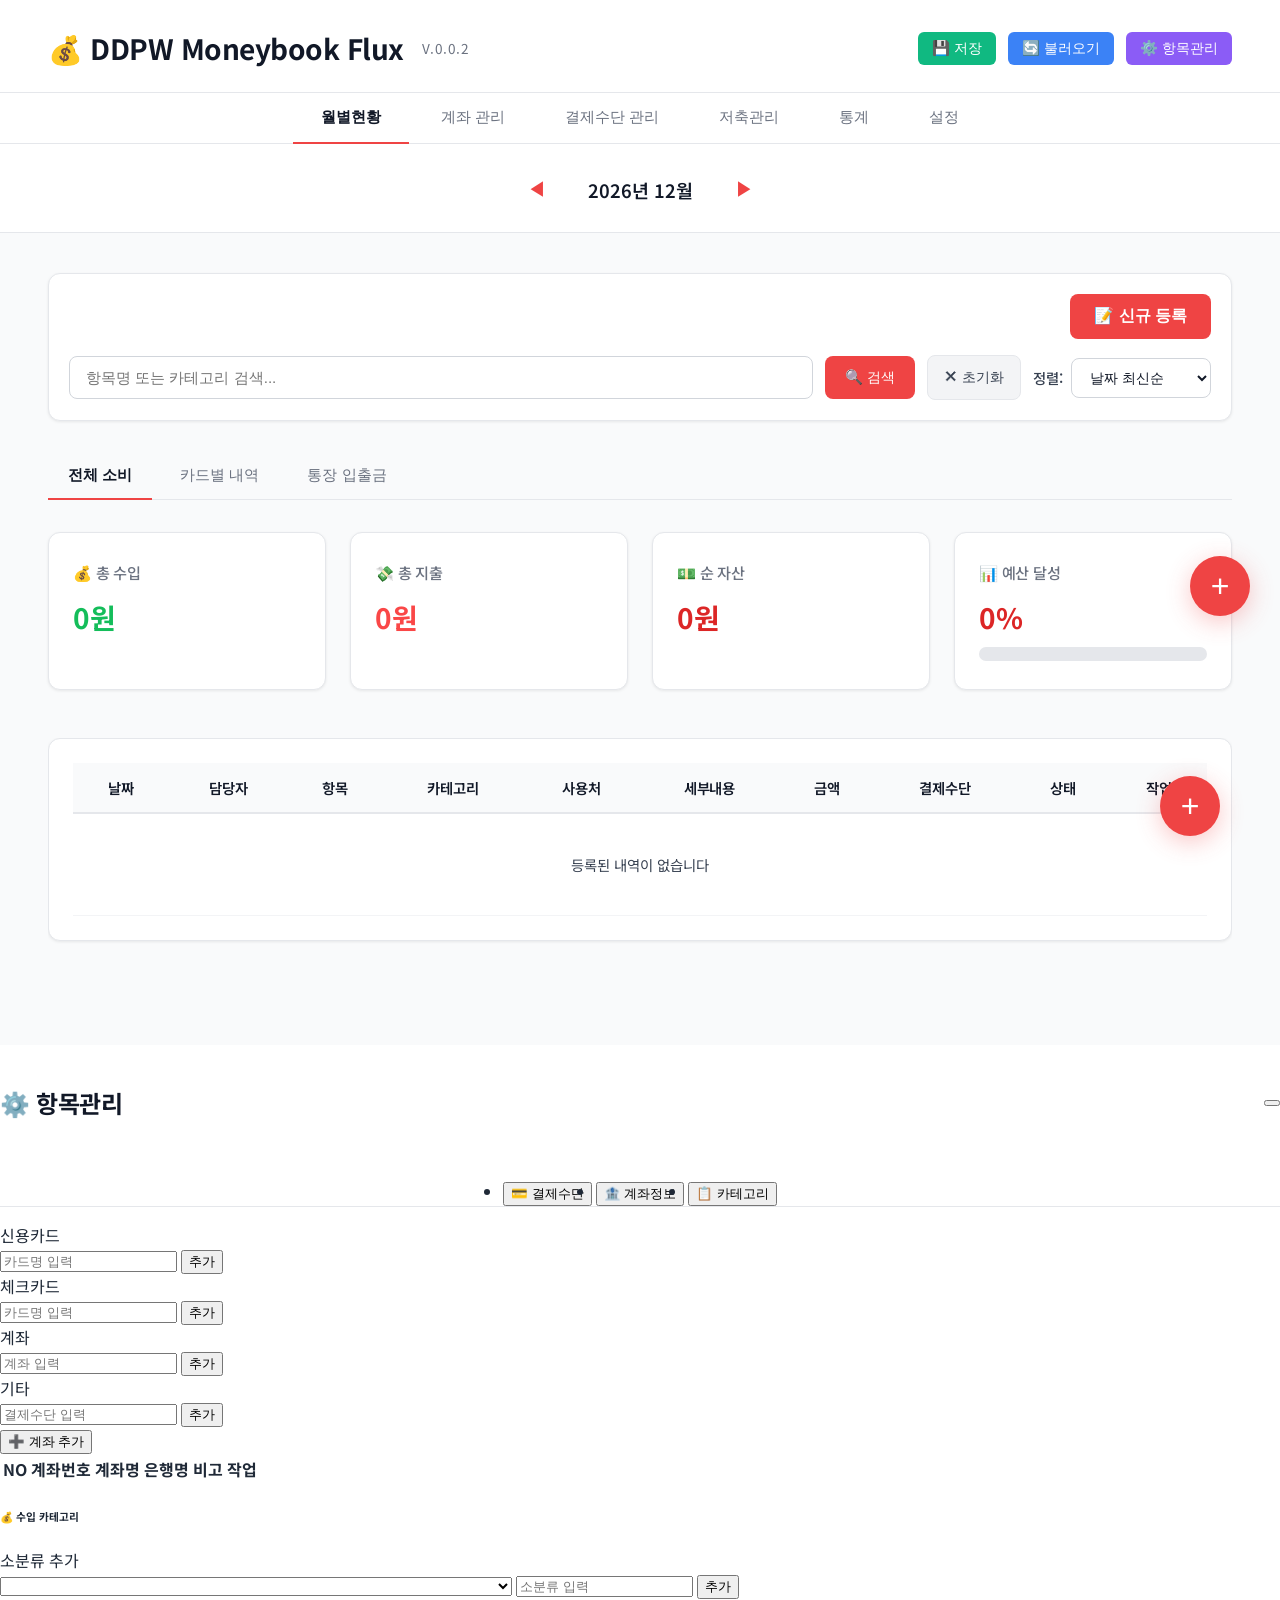
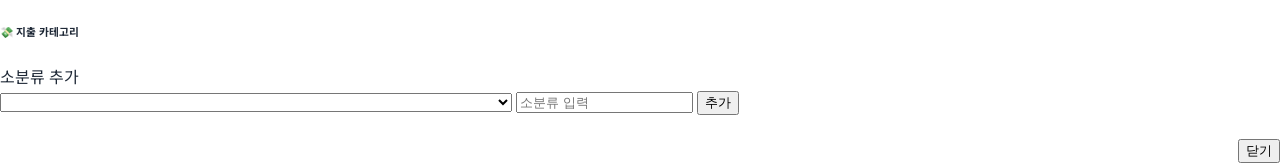
==== commit 5d7bf0e2: "전체수정" ====
--- a/index.html
+++ b/index.html
@@ -1,124 +1,22 @@
-<!DOCTYPE html>
+﻿<!DOCTYPE html>
 <html lang="ko">
+
 <head>
   <meta charset="UTF-8">
   <meta name="viewport" content="width=device-width, initial-scale=1.0">
   <title>DDPW Moneybook Flux</title>
   <!-- SheetJS for Excel parsing -->
   <script src="https://cdn.sheetjs.com/xlsx-0.20.1/package/dist/xlsx.full.min.js"></script>
-  <!-- 전역 함수 정의 (HTML onchange에서 사용) -->
-  <script>
-    // 파일 change 핸들러 함수 (전역으로 노출 - HTML 로드 전에 정의되어야 함)
-    window.handleAccountTransactionFileChange = function(input) {
-      const file = input.files && input.files[0];
-      if (!file) {
-        console.log('파일 input 직접 change 이벤트 발생: 파일 없음');
-        return;
-      }
-      console.log('파일 input 직접 change 이벤트 발생:', file.name, '크기:', file.size);
-      
-      // 약간의 지연을 두어 전역 이벤트 리스너가 먼저 처리하도록 함
-      setTimeout(function() {
-        if (typeof window.parseCardStatement === 'function') {
-          console.log('onchange: parseCardStatement 함수 확인됨, 직접 파싱 시작');
-          const fileInfo = document.getElementById('account-transaction-file-info');
-          if (fileInfo) fileInfo.textContent = '파싱 중... ⏳';
-          
-          window.parseCardStatement(file).then(function(result) {
-            console.log('onchange: 파싱 성공:', result);
-            if (fileInfo) fileInfo.textContent = '✓ 파일: ' + file.name + ' (' + (result.totalCount || 0) + '개 거래)';
-            
-            const modalOverlay = document.getElementById('account-transaction-modal-overlay');
-            const parseResult = modalOverlay ? modalOverlay.querySelector('#account-transaction-parse-result') : document.getElementById('account-transaction-parse-result');
-            const parsedData = modalOverlay ? modalOverlay.querySelector('#account-transaction-parsed-data') : document.getElementById('account-transaction-parsed-data');
-            
-            if (parseResult && parsedData) {
-              parseResult.style.display = 'block';
-              const totalAmount = result.summary?.totalAmount || 0;
-              const finalAmount = result.summary?.finalAmount || totalAmount;
-              const discount = result.summary?.discount || 0;
-              const billingStart = result.summary?.billingPeriod?.start || '';
-              const billingEnd = result.summary?.billingPeriod?.end || '';
-              const paymentDate = result.summary?.paymentDate || '';
-              
-              parsedData.innerHTML = 
-                '<div style="font-weight: 600; font-size: 1rem; margin-bottom: 12px; color: #0C4A6E;">📊 파싱 결과</div>' +
-                '<div style="margin-bottom: 8px;"><strong>카드사:</strong> ' + (result.cardCompany || '알 수 없음') + '</div>' +
-                '<div style="margin-bottom: 8px;"><strong>거래 건수:</strong> ' + (result.totalCount || 0) + '건</div>' +
-                '<div style="margin-bottom: 8px;"><strong>총 이용금액:</strong> ' + totalAmount.toLocaleString() + '원</div>' +
-                (discount > 0 ? '<div style="margin-bottom: 8px;"><strong>할인/적립:</strong> ' + discount.toLocaleString() + '원</div>' : '') +
-                '<div style="margin-bottom: 8px; font-weight: 600; color: #DC2626;"><strong>청구 금액:</strong> ' + finalAmount.toLocaleString() + '원</div>' +
-                (billingStart ? '<div style="margin-bottom: 8px;"><strong>청구 기간:</strong> ' + billingStart + ' ~ ' + (billingEnd || '') + '</div>' : '') +
-                (paymentDate ? '<div style="margin-bottom: 8px;"><strong>결제일:</strong> ' + paymentDate + '</div>' : '');
-              
-              // 카드 선택 드롭다운 업데이트 및 자동 선택
-              if (typeof window.updateAccountTransactionCardOptions === 'function') {
-                window.updateAccountTransactionCardOptions();
-              }
-              
-              const cardSelect = document.getElementById('account-transaction-card-select');
-              if (cardSelect) {
-                const allCards = [];
-                if (typeof accountData !== 'undefined' && Array.isArray(accountData)) {
-                  allCards.push.apply(allCards, accountData.filter(function(acc) { return acc.type === 'card'; }));
-                }
-                if (typeof cardData !== 'undefined' && Array.isArray(cardData)) {
-                  cardData.forEach(function(card) {
-                    if (!allCards.find(function(c) { return c.name === card.name; })) {
-                      allCards.push(card);
-                    }
-                  });
-                }
-                
-                if (result.cardCompany && allCards.length > 0) {
-                  const matchingCard = allCards.find(function(card) { return card.cardCompany === result.cardCompany; });
-                  if (matchingCard && cardSelect.options.length > 1) {
-                    cardSelect.value = matchingCard.name;
-                  } else if (cardSelect.options.length > 1) {
-                    cardSelect.value = cardSelect.options[1].value;
-                  }
-                } else if (cardSelect.options.length > 1) {
-                  cardSelect.value = cardSelect.options[1].value;
-                }
-                
-                const selectedCardName = cardSelect.value;
-                if (selectedCardName) {
-                  const selectedCard = allCards.find(function(card) { return card.name === selectedCardName; });
-                  if (selectedCard) {
-                    const paymentAccountInput = document.getElementById('account-transaction-payment-account');
-                    const amountInput = document.getElementById('account-transaction-card-amount');
-                    const dateInput = document.getElementById('account-transaction-card-date');
-                    if (paymentAccountInput) paymentAccountInput.value = selectedCard.linkedAccount || '';
-                    if (amountInput && finalAmount > 0) amountInput.value = finalAmount.toLocaleString();
-                    if (dateInput && paymentDate) dateInput.value = paymentDate;
-                  }
-                }
-              }
-              
-              console.log('onchange: 파싱 결과 표시 완료');
-            } else {
-              console.error('onchange: 파싱 결과 표시 영역을 찾을 수 없습니다');
-            }
-          }).catch(function(error) {
-            console.error('onchange: 파싱 실패:', error);
-            if (fileInfo) fileInfo.textContent = '❌ 파일 파싱 실패: ' + error.message;
-          });
-        } else {
-          console.error('onchange: parseCardStatement 함수를 찾을 수 없습니다');
-          const fileInfo = document.getElementById('account-transaction-file-info');
-          if (fileInfo) fileInfo.textContent = '❌ 파싱 함수를 찾을 수 없습니다';
-        }
-      }, 50);
-    };
-  </script>
   <!-- 여기에 CSS 연결 추가 -->
   <link rel="stylesheet" href="css/common.css">
   <link rel="stylesheet" href="css/dashboard.css">
   <link rel="stylesheet" href="css/modal.css">
 </head>
+
 <body>
   <style>
     @import url('https://fonts.googleapis.com/css2?family=Noto+Sans+KR:wght@400;700&display=swap');
+
     body {
       margin: 0;
       background: #fff;
@@ -137,6 +35,7 @@
       border-bottom: 1px solid #E5E7EB;
       box-shadow: 0 1px 3px rgba(0, 0, 0, 0.05);
     }
+
     .header .title {
       font-size: 1.75rem;
       font-weight: 700;
@@ -146,6 +45,7 @@
       align-items: center;
       gap: 10px;
     }
+
     .header .user {
       font-size: 1rem;
       font-weight: 500;
@@ -154,6 +54,7 @@
       padding: 7px 16px;
       border-radius: 20px;
     }
+
     .header-btn {
       background: #EF4444;
       color: #fff;
@@ -165,6 +66,7 @@
       cursor: pointer;
       transition: background 0.2s;
     }
+
     .header-btn:hover {
       background: #DC2626;
     }
@@ -179,6 +81,7 @@
       gap: 4px;
       padding: 0 48px;
     }
+
     .nav-tab {
       appearance: none;
       border: none;
@@ -195,10 +98,12 @@
       border-bottom: 2px solid transparent;
       position: relative;
     }
+
     .nav-tab:hover {
       color: #111827;
       background: #F9FAFB;
     }
+
     .nav-tab.active {
       background: transparent;
       color: #111827;
@@ -220,6 +125,7 @@
       gap: 32px;
       color: #111827;
     }
+
     .month-btn {
       background: none;
       border: none;
@@ -230,6 +136,7 @@
       border-radius: 4px;
       transition: background 0.2s;
     }
+
     .month-btn:active {
       background: #F3F4F6;
     }
@@ -247,7 +154,7 @@
       margin: 0 auto;
       box-sizing: border-box;
     }
-    
+
     .version {
       font-size: 0.85rem;
       font-weight: 400;
@@ -267,7 +174,7 @@
       align-items: center;
       gap: 16px;
     }
-    
+
     /* 메인 FAB 버튼 */
     .fab-main {
       position: relative;
@@ -288,22 +195,22 @@
       transition: all 0.3s cubic-bezier(0.68, -0.55, 0.265, 1.55);
       z-index: 1001;
     }
-    
+
     .fab-main:hover {
       background: #DC2626;
       box-shadow: 0 8px 28px rgba(239, 68, 68, 0.4);
       transform: scale(1.05);
     }
-    
+
     .fab-main.active {
       background: #DC2626;
       transform: rotate(45deg);
     }
-    
+
     .fab-main .fab-icon {
       transition: transform 0.3s ease;
     }
-    
+
     /* 하위 FAB 버튼 메뉴 */
     .fab-menu {
       display: flex;
@@ -315,14 +222,14 @@
       transition: all 0.3s cubic-bezier(0.68, -0.55, 0.265, 1.55);
       pointer-events: none;
     }
-    
+
     .fab-menu.active {
       opacity: 1;
       visibility: visible;
       transform: translateY(0);
       pointer-events: all;
     }
-    
+
     /* 하위 FAB 버튼 */
     .fab-sub {
       position: relative;
@@ -341,55 +248,59 @@
       cursor: pointer;
       transition: all 0.2s ease;
     }
-    
+
     .fab-sub:hover {
       background: #EF4444;
       color: #FFFFFF;
       transform: scale(1.1);
       box-shadow: 0 6px 16px rgba(239, 68, 68, 0.3);
     }
-    
+
     /* 각 하위 버튼 색상 커스터마이징 */
     #fab-dashboard {
       border-color: #EF4444;
       color: #EF4444;
     }
+
     #fab-dashboard:hover {
       background: #EF4444;
       color: #FFFFFF;
       box-shadow: 0 6px 16px rgba(239, 68, 68, 0.3);
     }
-    
+
     #fab-accounts {
       border-color: #10B981;
       color: #10B981;
     }
+
     #fab-accounts:hover {
       background: #10B981;
       color: #FFFFFF;
       box-shadow: 0 6px 16px rgba(16, 185, 129, 0.3);
     }
-    
+
     #fab-payments {
       border-color: #8B5CF6;
       color: #8B5CF6;
     }
+
     #fab-payments:hover {
       background: #8B5CF6;
       color: #FFFFFF;
       box-shadow: 0 6px 16px rgba(139, 92, 246, 0.3);
     }
-    
+
     #fab-saving {
       border-color: #F59E0B;
       color: #F59E0B;
     }
+
     #fab-saving:hover {
       background: #F59E0B;
       color: #FFFFFF;
       box-shadow: 0 6px 16px rgba(245, 158, 11, 0.3);
     }
-    
+
     /* 툴팁 */
     .fab-sub::before {
       content: attr(data-tooltip);
@@ -407,25 +318,25 @@
       pointer-events: none;
       font-weight: 500;
     }
-    
+
     .fab-sub:hover::before {
       opacity: 1;
       visibility: visible;
       right: 65px;
     }
-    
+
     /* 모바일 대응 */
     @media (max-width: 600px) {
       .fab-container {
         right: 16px;
         bottom: 18px;
       }
-      
+
       .fab-main {
         width: 56px;
         height: 56px;
       }
-      
+
       .fab-sub {
         width: 46px;
         height: 46px;
@@ -438,34 +349,43 @@
         max-width: 1600px;
         padding: 48px 64px 96px 64px;
       }
+
       .header {
         padding: 32px 64px 28px 64px;
       }
+
       .nav {
         padding: 0 64px;
       }
+
       .month-bar {
         padding: 32px 64px 28px 64px;
       }
     }
-    
+
     @media (max-width: 600px) {
-      .header, .main-content {
+
+      .header,
+      .main-content {
         padding-left: 16px;
         padding-right: 16px;
       }
+
       .main-content {
         padding-left: 12px;
         padding-right: 12px;
         padding-top: 24px;
       }
+
       .fab {
         right: 16px;
         bottom: 18px;
       }
+
       .header .title {
         font-size: 1.4rem;
       }
+
       .version {
         font-size: 0.75rem;
       }
@@ -477,6 +397,8 @@
     <div style="display: flex; align-items: center; gap: 12px;">
       <button id="save-data-btn" class="header-btn" style="background: #10B981;">💾 저장</button>
       <button id="load-data-btn" class="header-btn" style="background: #3B82F6;">🔄 불러오기</button>
+      <button class="header-btn" style="background: #8B5CF6;" data-bs-toggle="modal" data-bs-target="#settingsModal">⚙️
+        항목관리</button>
     </div>
   </div>
 
@@ -497,432 +419,488 @@
 
   <main class="main-content" id="main-content">
     <div id="dashboard-content">
-     <style>
-      /* 하위 탭 스타일 */
-      .sub-tabs {
-        display: flex;
-        gap: 8px;
-        margin-bottom: 32px;
-        padding-bottom: 0;
-        border-bottom: 1px solid #E5E7EB;
-      }
-      .sub-tab-btn {
-        background: none;
-        border: none;
-        outline: none;
-        color: #6B7280;
-        font-size: 0.95rem;
-        font-weight: 500;
-        padding: 12px 20px;
-        border-bottom: 2px solid transparent;
-        cursor: pointer;
-        transition: all 0.2s ease;
-        position: relative;
-        margin-bottom: -1px;
-      }
-      .sub-tab-btn:hover {
-        color: #111827;
-      }
-      .sub-tab-btn.active {
-        color: #111827;
-        border-bottom: 2px solid #EF4444;
-        font-weight: 600;
-      }
-
-      /* 대시보드 카드 스타일 */
-      .dashboard-cards {
-        display: grid;
-        grid-template-columns: repeat(4, 1fr);
-        gap: 24px;
-        margin-bottom: 48px;
-      }
-      .dash-card {
-        background: #FFFFFF;
-        border-radius: 12px;
-        padding: 28px 24px;
-        box-shadow: 0 1px 3px rgba(0, 0, 0, 0.08);
-        border: 1px solid #E5E7EB;
-        min-width: 0;
-        display: flex;
-        flex-direction: column;
-        gap: 12px;
-        transition: all 0.2s ease;
-      }
-      .dash-card:hover {
-        box-shadow: 0 4px 12px rgba(0, 0, 0, 0.12);
-        transform: translateY(-2px);
-      }
-      .dash-title {
-        font-size: 0.95rem;
-        color: #6B7280;
-        font-weight: 500;
-        display: flex;
-        align-items: center;
-        gap: 6px;
-        margin-bottom: 4px;
-        letter-spacing: -0.2px;
-      }
-      .dash-value {
-        font-size: 1.75rem;
-        font-weight: 700;
-        line-height: 1.3;
-        letter-spacing: -0.5px;
-      }
-      .income { color: #14BD5A; }
-      .expense { color: #FA4747; }
-      .asset { color: #DC2626; }
-      .budget { color: #DC2626; }
-
-      .progress-bar-bg {
-        background: #E5E7EB;
-        border-radius: 8px;
-        width: 100%;
-        height: 14px;
-        overflow: hidden;
-      }
-      .progress-bar-fill {
-        background: #EF4444;
-        height: 100%;
-        width: 73%;
-        border-radius: 8px 0 0 8px;
-        transition: width 0.4s;
-      }
-
-      /* 반응형 처리 */
-      @media (max-width: 900px) {
+      <style>
+        /* 하위 탭 스타일 */
+        .sub-tabs {
+          display: flex;
+          gap: 8px;
+          margin-bottom: 32px;
+          padding-bottom: 0;
+          border-bottom: 1px solid #E5E7EB;
+        }
+
+        .sub-tab-btn {
+          background: none;
+          border: none;
+          outline: none;
+          color: #6B7280;
+          font-size: 0.95rem;
+          font-weight: 500;
+          padding: 12px 20px;
+          border-bottom: 2px solid transparent;
+          cursor: pointer;
+          transition: all 0.2s ease;
+          position: relative;
+          margin-bottom: -1px;
+        }
+
+        .sub-tab-btn:hover {
+          color: #111827;
+        }
+
+        .sub-tab-btn.active {
+          color: #111827;
+          border-bottom: 2px solid #EF4444;
+          font-weight: 600;
+        }
+
+        /* 대시보드 카드 스타일 */
         .dashboard-cards {
-          grid-template-columns: 1fr 1fr;
-          gap: 14px;
-        }
-      }
-      @media (max-width: 600px) {
-        .dashboard-cards {
-          grid-template-columns: 1fr;
-          gap: 10px;
-        }
-        .dash-card { padding: 13px 9px 12px 12px;}
-        .sub-tabs { gap: 7px; }
-      }
-
-      .sub-tab-content {
-        margin-top: 20px;
-      }
-
-      /* 검색바 스타일 */
-      .search-bar {
-        display: flex;
-        gap: 12px;
-        margin-bottom: 24px;
-        padding: 0;
-        background: transparent;
-        border-radius: 0;
-        align-items: center;
-      }
-      #search-input {
-        flex: 1;
-        padding: 12px 16px;
-        border: 1px solid #D1D5DB;
-        border-radius: 8px;
-        font-size: 0.95rem;
-        outline: none;
-        transition: all 0.2s ease;
-        background: #FFFFFF;
-        color: #111827;
-      }
-      #search-input:focus {
-        border-color: #EF4444;
-        box-shadow: 0 0 0 3px rgba(239, 68, 68, 0.1);
-      }
-      .search-btn, .search-clear-btn {
-        padding: 12px 20px;
-        border: none;
-        border-radius: 8px;
-        font-size: 0.9rem;
-        font-weight: 500;
-        cursor: pointer;
-        transition: all 0.2s ease;
-        white-space: nowrap;
-      }
-      .search-btn {
-        background: #EF4444;
-        color: #fff;
-      }
-      .search-btn:hover {
-        background: #DC2626;
-        box-shadow: 0 2px 4px rgba(239, 68, 68, 0.2);
-      }
-      .search-clear-btn {
-        background: #F3F4F6;
-        color: #374151;
-        border: 1px solid #E5E7EB;
-      }
-      .search-clear-btn:hover {
-        background: #E5E7EB;
-      }
-
-      /* 정렬 컨트롤 스타일 */
-      .sort-controls {
-        display: flex;
-        align-items: center;
-        gap: 12px;
-        margin-bottom: 24px;
-        padding: 0;
-        background: transparent;
-        border-radius: 0;
-      }
-      .sort-controls label {
-        font-size: 0.9rem;
-        font-weight: 500;
-        color: #374151;
-        white-space: nowrap;
-      }
-      #sort-select {
-        padding: 10px 14px;
-        border: 1px solid #D1D5DB;
-        border-radius: 8px;
-        font-size: 0.9rem;
-        outline: none;
-        cursor: pointer;
-        background: #FFFFFF;
-        color: #111827;
-        transition: all 0.2s ease;
-      }
-      #sort-select:focus {
-        border-color: #EF4444;
-        box-shadow: 0 0 0 3px rgba(239, 68, 68, 0.1);
-      }
-     </style>
-        <!-- 검색바 -->
-        <div class="search-bar">
-          <input type="text" id="search-input" placeholder="항목명 또는 카테고리 검색...">
-          <button id="search-btn" class="search-btn">🔍 검색</button>
-          <button id="search-clear" class="search-clear-btn">✕ 초기화</button>
-        </div>
-
-        <!-- 신규 등록 버튼 및 일괄 삭제 -->
-        <div style="margin-bottom: 24px; display: flex; gap: 12px; align-items: center;">
-          <button id="new-entry-btn" class="search-btn" style="width: auto; min-width: 120px;">📝 신규 등록</button>
-          <button id="select-all-btn" class="search-btn" style="width: auto; min-width: 100px; background: #6B7280;">전체 선택</button>
-          <button id="delete-selected-btn" class="search-btn" style="width: auto; min-width: 100px; background: #EF4444; display: none;">선택 삭제</button>
-        </div>
-
-        <!-- 정렬 컨트롤 -->
-        <div class="sort-controls">
-          <label>정렬:</label>
-          <select id="sort-select">
-            <option value="date-desc">날짜 최신순</option>
-            <option value="date-asc">날짜 오래된순</option>
-            <option value="amount-desc">금액 높은순</option>
-            <option value="amount-asc">금액 낮은순</option>
-          </select>
-        </div>
-
-        <!-- 하위 탭: 전체 소비 / 카드별 내역 / 통장 입출금 -->
-        <nav class="sub-tabs" id="sub-tabs">
+          display: grid;
+          grid-template-columns: repeat(4, 1fr);
+          gap: 24px;
+          margin-bottom: 48px;
+        }
+
+        .dash-card {
+          background: #FFFFFF;
+          border-radius: 12px;
+          padding: 28px 24px;
+          box-shadow: 0 1px 3px rgba(0, 0, 0, 0.08);
+          border: 1px solid #E5E7EB;
+          min-width: 0;
+          display: flex;
+          flex-direction: column;
+          gap: 12px;
+          transition: all 0.2s ease;
+        }
+
+        .dash-card:hover {
+          box-shadow: 0 4px 12px rgba(0, 0, 0, 0.12);
+          transform: translateY(-2px);
+        }
+
+        .dash-title {
+          font-size: 0.95rem;
+          color: #6B7280;
+          font-weight: 500;
+          display: flex;
+          align-items: center;
+          gap: 6px;
+          margin-bottom: 4px;
+          letter-spacing: -0.2px;
+        }
+
+        .dash-value {
+          font-size: 1.75rem;
+          font-weight: 700;
+          line-height: 1.3;
+          letter-spacing: -0.5px;
+        }
+
+        .income {
+          color: #14BD5A;
+        }
+
+        .expense {
+          color: #FA4747;
+        }
+
+        .asset {
+          color: #DC2626;
+        }
+
+        .budget {
+          color: #DC2626;
+        }
+
+        .progress-bar-bg {
+          background: #E5E7EB;
+          border-radius: 8px;
+          width: 100%;
+          height: 14px;
+          overflow: hidden;
+        }
+
+        .progress-bar-fill {
+          background: #EF4444;
+          height: 100%;
+          width: 73%;
+          border-radius: 8px 0 0 8px;
+          transition: width 0.4s;
+        }
+
+        /* 반응형 처리 */
+        @media (max-width: 900px) {
+          .dashboard-cards {
+            grid-template-columns: 1fr 1fr;
+            gap: 14px;
+          }
+        }
+
+        @media (max-width: 600px) {
+          .dashboard-cards {
+            grid-template-columns: 1fr;
+            gap: 10px;
+          }
+
+          .dash-card {
+            padding: 13px 9px 12px 12px;
+          }
+
+          .sub-tabs {
+            gap: 7px;
+          }
+        }
+
+        .sub-tab-content {
+          margin-top: 20px;
+        }
+
+        /* 검색바 스타일 */
+        .search-bar {
+          display: flex;
+          gap: 12px;
+          margin-bottom: 24px;
+          padding: 0;
+          background: transparent;
+          border-radius: 0;
+          align-items: center;
+        }
+
+        #search-input {
+          flex: 1;
+          padding: 12px 16px;
+          border: 1px solid #D1D5DB;
+          border-radius: 8px;
+          font-size: 0.95rem;
+          outline: none;
+          transition: all 0.2s ease;
+          background: #FFFFFF;
+          color: #111827;
+        }
+
+        #search-input:focus {
+          border-color: #EF4444;
+          box-shadow: 0 0 0 3px rgba(239, 68, 68, 0.1);
+        }
+
+        .search-btn,
+        .search-clear-btn {
+          padding: 12px 20px;
+          border: none;
+          border-radius: 8px;
+          font-size: 0.9rem;
+          font-weight: 500;
+          cursor: pointer;
+          transition: all 0.2s ease;
+          white-space: nowrap;
+        }
+
+        .search-btn {
+          background: #EF4444;
+          color: #fff;
+        }
+
+        .search-btn:hover {
+          background: #DC2626;
+          box-shadow: 0 2px 4px rgba(239, 68, 68, 0.2);
+        }
+
+        .search-clear-btn {
+          background: #F3F4F6;
+          color: #374151;
+          border: 1px solid #E5E7EB;
+        }
+
+        .search-clear-btn:hover {
+          background: #E5E7EB;
+        }
+
+        /* 정렬 컨트롤 스타일 */
+        .sort-controls {
+          display: flex;
+          align-items: center;
+          gap: 12px;
+          margin-bottom: 24px;
+          padding: 0;
+          background: transparent;
+          border-radius: 0;
+        }
+
+        .sort-controls label {
+          font-size: 0.9rem;
+          font-weight: 500;
+          color: #374151;
+          white-space: nowrap;
+        }
+
+        #sort-select {
+          padding: 10px 14px;
+          border: 1px solid #D1D5DB;
+          border-radius: 8px;
+          font-size: 0.9rem;
+          outline: none;
+          cursor: pointer;
+          background: #FFFFFF;
+          color: #111827;
+          transition: all 0.2s ease;
+        }
+
+        #sort-select:focus {
+          border-color: #EF4444;
+          box-shadow: 0 0 0 3px rgba(239, 68, 68, 0.1);
+        }
+      </style>
+      <!-- 검색바 -->
+      <div class="search-bar">
+        <input type="text" id="search-input" placeholder="항목명 또는 카테고리 검색...">
+        <button id="search-btn" class="search-btn">🔍 검색</button>
+        <button id="search-clear" class="search-clear-btn">✕ 초기화</button>
+      </div>
+
+      <!-- 신규 등록 버튼 및 일괄 삭제 -->
+      <div style="margin-bottom: 24px; display: flex; gap: 12px; align-items: center;">
+        <button id="new-entry-btn" class="search-btn" style="width: auto; min-width: 120px;">📝 신규 등록</button>
+        <button id="select-all-btn" class="search-btn" style="width: auto; min-width: 100px; background: #6B7280;">전체
+          선택</button>
+        <button id="delete-selected-btn" class="search-btn"
+          style="width: auto; min-width: 100px; background: #EF4444; display: none;">선택 삭제</button>
+      </div>
+
+      <!-- 정렬 컨트롤 -->
+      <div class="sort-controls">
+        <label>정렬:</label>
+        <select id="sort-select">
+          <option value="date-desc">날짜 최신순</option>
+          <option value="date-asc">날짜 오래된순</option>
+          <option value="amount-desc">금액 높은순</option>
+          <option value="amount-asc">금액 낮은순</option>
+        </select>
+      </div>
+
+      <!-- 하위 탭: 전체 소비 / 카드별 내역 / 통장 입출금 -->
+      <nav class="sub-tabs" id="sub-tabs">
         <button class="sub-tab-btn active" data-subtab="total">전체 소비</button>
         <button class="sub-tab-btn" data-subtab="card">카드별 내역</button>
         <button class="sub-tab-btn" data-subtab="bank">통장 입출금</button>
-        </nav>
-
-        <!-- 대시보드 카드 4개 -->
-        <section class="dashboard-cards">
+      </nav>
+
+      <!-- 대시보드 카드 4개 -->
+      <section class="dashboard-cards">
         <div class="dash-card">
-            <div class="dash-title">💰 총 수입</div>
-            <div class="dash-value income">3,000,000원</div>
+          <div class="dash-title">💰 총 수입</div>
+          <div class="dash-value income">3,000,000원</div>
         </div>
         <div class="dash-card">
-            <div class="dash-title">💸 총 지출</div>
-            <div class="dash-value expense">2,200,000원</div>
+          <div class="dash-title">💸 총 지출</div>
+          <div class="dash-value expense">2,200,000원</div>
         </div>
         <div class="dash-card">
-            <div class="dash-title">💵 순 자산</div>
-            <div class="dash-value asset">+800,000원</div>
+          <div class="dash-title">💵 순 자산</div>
+          <div class="dash-value asset">+800,000원</div>
         </div>
         <div class="dash-card">
-            <div class="dash-title">📊 예산 달성</div>
-            <div class="dash-value budget">73%</div>
-            <div class="progress-bar-bg" aria-label="예산 달성 진행바">
+          <div class="dash-title">📊 예산 달성</div>
+          <div class="dash-value budget">73%</div>
+          <div class="progress-bar-bg" aria-label="예산 달성 진행바">
             <div class="progress-bar-fill"></div>
-            </div>
+          </div>
         </div>
-        </section>
-
-        <!-- 하위 탭별 내용 영역 -->
-        <section class="sub-tab-content">
+      </section>
+
+      <!-- 하위 탭별 내용 영역 -->
+      <section class="sub-tab-content">
         <div id="total-content" style="display: block; overflow-x: auto;">
-            <style>
+          <style>
             .expense-table-container {
-                background: #FFFFFF;
-                padding: 24px;
-                border-radius: 12px;
-                box-shadow: 0 1px 3px rgba(0, 0, 0, 0.08);
-                border: 1px solid #E5E7EB;
-                margin-bottom: 24px;
-                overflow-x: auto;
+              background: #FFFFFF;
+              padding: 24px;
+              border-radius: 12px;
+              box-shadow: 0 1px 3px rgba(0, 0, 0, 0.08);
+              border: 1px solid #E5E7EB;
+              margin-bottom: 24px;
+              overflow-x: auto;
             }
+
             .expense-table {
-                width: 100%;
-                border-collapse: separate;
-                border-spacing: 0;
-                min-width: 1000px;
+              width: 100%;
+              border-collapse: separate;
+              border-spacing: 0;
+              min-width: 1000px;
             }
-            .expense-table th, .expense-table td {
-                padding: 14px 16px;
-                border-bottom: 1px solid #F3F4F6;
-                text-align: center;
-                word-wrap: break-word;
-                overflow-wrap: break-word;
-                max-width: 200px;
+
+            .expense-table th,
+            .expense-table td {
+              padding: 14px 16px;
+              border-bottom: 1px solid #F3F4F6;
+              text-align: center;
+              word-wrap: break-word;
+              overflow-wrap: break-word;
+              max-width: 200px;
             }
+
             .expense-table th {
-                background: #F9FAFB;
-                font-weight: 600;
-                color: #111827;
-                border-bottom: 2px solid #E5E7EB;
-                font-size: 0.9rem;
-                letter-spacing: -0.2px;
-                position: sticky;
-                top: 0;
-                z-index: 10;
+              background: #F9FAFB;
+              font-weight: 600;
+              color: #111827;
+              border-bottom: 2px solid #E5E7EB;
+              font-size: 0.9rem;
+              letter-spacing: -0.2px;
+              position: sticky;
+              top: 0;
+              z-index: 10;
             }
+
             .expense-table td {
-                color: #374151;
-                font-size: 0.9rem;
+              color: #374151;
+              font-size: 0.9rem;
             }
+
             .expense-table tbody tr:hover {
-                background: #F9FAFB;
+              background: #F9FAFB;
             }
+
             .expense-income {
-                color: #059669;
-                font-weight: 600;
+              color: #059669;
+              font-weight: 600;
             }
+
             .expense-out {
-                color: #DC2626;
-                font-weight: 600;
+              color: #DC2626;
+              font-weight: 600;
             }
+
             .expense-bankpay {
-                background: #F9FAFB;
+              background: #F9FAFB;
             }
+
             .expense-table .btn-action {
-                display: inline-block;
-                border: 1px solid #D1D5DB;
-                background: #FFFFFF;
-                color: #374151;
-                font-size: 0.85rem;
-                border-radius: 6px;
-                padding: 6px 12px;
-                margin: 0 2px;
-                cursor: pointer;
-                transition: all 0.2s ease;
-                text-decoration: none;
-                font-weight: 500;
+              display: inline-block;
+              border: 1px solid #D1D5DB;
+              background: #FFFFFF;
+              color: #374151;
+              font-size: 0.85rem;
+              border-radius: 6px;
+              padding: 6px 12px;
+              margin: 0 2px;
+              cursor: pointer;
+              transition: all 0.2s ease;
+              text-decoration: none;
+              font-weight: 500;
             }
+
             .expense-table .btn-action:hover {
-                background: #EF4444;
-                color: #FFFFFF;
-                border-color: #EF4444;
+              background: #EF4444;
+              color: #FFFFFF;
+              border-color: #EF4444;
             }
+
             @media (max-width: 600px) {
-                .expense-table-container {
+              .expense-table-container {
                 padding: 6px 1px 6px 1px;
                 border-radius: 0;
                 box-shadow: none;
-                }
-                .expense-table th, .expense-table td {
+              }
+
+              .expense-table th,
+              .expense-table td {
                 padding: 7px 5px;
                 font-size: 13px;
-                }
+              }
             }
-            </style>
-            <div class="expense-table-container">
+          </style>
+          <div class="expense-table-container">
             <table class="expense-table" aria-label="전체 소비 내역">
-                <thead>
+              <thead>
                 <tr>
-                    <th>날짜</th>
-                    <th>담당자</th>
-                    <th>항목</th>
-                    <th>카테고리</th>
-                    <th>금액</th>
-                    <th>결제수단</th>
-                    <th>상태</th>
-                    <th>작업</th>
+                  <th>날짜</th>
+                  <th>담당자</th>
+                  <th>항목</th>
+                  <th>카테고리</th>
+                  <th>금액</th>
+                  <th>결제수단</th>
+                  <th>상태</th>
+                  <th>작업</th>
                 </tr>
-                </thead>
-                <tbody>
+              </thead>
+              <tbody>
                 <tr>
-                    <td>11/22</td>
-                    <td>🔵둠둠파우</td>
-                    <td>점심</td>
-                    <td>식비</td>
-                    <td class="expense-out">-12,000원</td>
-                    <td>KB신용</td>
-                    <td>⏳대기</td>
-                    <td>
+                  <td>11/22</td>
+                  <td>🔵둠둠파우</td>
+                  <td>점심</td>
+                  <td>식비</td>
+                  <td class="expense-out">-12,000원</td>
+                  <td>KB신용</td>
+                  <td>⏳대기</td>
+                  <td>
                     <button class="btn-action">수정</button>
                     <button class="btn-action">삭제</button>
-                    </td>
+                  </td>
                 </tr>
                 <tr>
-                    <td>11/22</td>
-                    <td>🔵둠둠파우</td>
-                    <td>월급</td>
-                    <td>수입</td>
-                    <td class="expense-income">+3,000,000원</td>
-                    <td>이체</td>
-                    <td>✅완료</td>
-                    <td>
+                  <td>11/22</td>
+                  <td>🔵둠둠파우</td>
+                  <td>월급</td>
+                  <td>수입</td>
+                  <td class="expense-income">+3,000,000원</td>
+                  <td>이체</td>
+                  <td>✅완료</td>
+                  <td>
                     <button class="btn-action">수정</button>
                     <button class="btn-action">삭제</button>
-                    </td>
+                  </td>
                 </tr>
                 <tr>
-                    <td>11/21</td>
-                    <td>🔴배우자</td>
-                    <td>마트</td>
-                    <td>생활</td>
-                    <td class="expense-out">-50,000원</td>
-                    <td>삼성신용</td>
-                    <td>⏳대기</td>
-                    <td>
+                  <td>11/21</td>
+                  <td>🔴배우자</td>
+                  <td>마트</td>
+                  <td>생활</td>
+                  <td class="expense-out">-50,000원</td>
+                  <td>삼성신용</td>
+                  <td>⏳대기</td>
+                  <td>
                     <button class="btn-action">수정</button>
                     <button class="btn-action">삭제</button>
-                    </td>
+                  </td>
                 </tr>
                 <tr>
-                    <td>11/20</td>
-                    <td>🔵둠둠파우</td>
-                    <td>택시</td>
-                    <td>교통</td>
-                    <td class="expense-out">-15,000원</td>
-                    <td>현금</td>
-                    <td>✅완료</td>
-                    <td>
+                  <td>11/20</td>
+                  <td>🔵둠둠파우</td>
+                  <td>택시</td>
+                  <td>교통</td>
+                  <td class="expense-out">-15,000원</td>
+                  <td>현금</td>
+                  <td>✅완료</td>
+                  <td>
                     <button class="btn-action">수정</button>
                     <button class="btn-action">삭제</button>
-                    </td>
+                  </td>
                 </tr>
                 <tr class="expense-bankpay">
-                    <td>11/25</td>
-                    <td>-</td>
-                    <td>KB카드11월</td>
-                    <td>카드대금</td>
-                    <td class="expense-out">-1,220,000원</td>
-                    <td>자동</td>
-                    <td>✅완료</td>
-                    <td>
+                  <td>11/25</td>
+                  <td>-</td>
+                  <td>KB카드11월</td>
+                  <td>카드대금</td>
+                  <td class="expense-out">-1,220,000원</td>
+                  <td>자동</td>
+                  <td>✅완료</td>
+                  <td>
                     <button class="btn-action">수정</button>
                     <button class="btn-action">삭제</button>
-                    </td>
+                  </td>
                 </tr>
-                </tbody>
+              </tbody>
             </table>
-            </div>
+          </div>
         </div>
         <div id="card-content" style="display: none;">
           <!-- 카드 필터 드롭다운 -->
           <div style="margin-bottom: 24px;">
-            <label for="card-filter-select" style="font-size: 0.95rem; font-weight: 500; color: #374151; margin-right: 12px;">카드 선택:</label>
-            <select id="card-filter-select" style="padding: 10px 14px; border: 1px solid #D1D5DB; border-radius: 8px; font-size: 0.95rem; outline: none; cursor: pointer; background: #FFFFFF; color: #111827; transition: all 0.2s ease; min-width: 200px;">
+            <label for="card-filter-select"
+              style="font-size: 0.95rem; font-weight: 500; color: #374151; margin-right: 12px;">카드 선택:</label>
+            <select id="card-filter-select"
+              style="padding: 10px 14px; border: 1px solid #D1D5DB; border-radius: 8px; font-size: 0.95rem; outline: none; cursor: pointer; background: #FFFFFF; color: #111827; transition: all 0.2s ease; min-width: 200px;">
               <option value="all">전체 카드</option>
               <option value="KB 탄탄대로 올쇼핑">KB 탄탄대로 올쇼핑</option>
               <option value="삼성 네이버 taptap">삼성 네이버 taptap</option>
@@ -934,9 +912,9 @@
           <div id="card-table-container"></div>
         </div>
         <div id="bank-content" style="display: none;">통장 입출금 내역 테이블이 여기 표시됩니다</div>
-        </section>
-    </div>  
-</main>
+      </section>
+    </div>
+  </main>
 
   <!-- FAB 확장 메뉴 -->
   <div class="fab-container" id="fab-container">
@@ -944,7 +922,7 @@
     <button class="fab fab-main" id="fab-main" title="메뉴">
       <span class="fab-icon">+</span>
     </button>
-    
+
     <!-- 하위 버튼들 (기본값 숨김) -->
     <div class="fab-menu" id="fab-menu">
       <button class="fab fab-sub" id="fab-dashboard" data-tab="dashboard" data-tooltip="월별 현황 등록">
@@ -963,21 +941,26 @@
   </div>
   <style>
     #modal-overlay {
-      display: none; /* 기본적으로 숨김 */
+      display: none;
+      /* 기본적으로 숨김 */
       position: fixed;
       z-index: 1000;
-      left: 0; top: 0; width: 100vw; height: 100vh;
-      background: rgba(0,0,0,0.5);
+      left: 0;
+      top: 0;
+      width: 100vw;
+      height: 100vh;
+      background: rgba(0, 0, 0, 0.5);
       justify-content: center;
       align-items: center;
     }
+
     #modal-content {
       background: #FFFFFF;
       border-radius: 16px;
       max-width: 600px;
       width: 90%;
       max-height: 90vh;
-      box-shadow: 0 20px 60px rgba(0,0,0,0.15);
+      box-shadow: 0 20px 60px rgba(0, 0, 0, 0.15);
       margin: auto;
       display: flex;
       flex-direction: column;
@@ -987,21 +970,25 @@
       border: 1px solid #E5E7EB;
       overflow: hidden;
     }
+
     #modal-content .modal-header {
       padding: 24px 32px;
       border-bottom: 1px solid #E5E7EB;
       flex-shrink: 0;
     }
+
     #modal-content .modal-body {
       padding: 24px 32px;
       overflow-y: auto;
       flex: 1;
     }
+
     #modal-content .modal-footer {
       padding: 20px 32px;
       border-top: 1px solid #E5E7EB;
       flex-shrink: 0;
     }
+
     .entry-tabs {
       display: flex;
       border-bottom: 2px solid #E5E7EB;
@@ -1009,6 +996,7 @@
       padding: 0 32px;
       background: #F9FAFB;
     }
+
     .entry-tab-btn {
       flex: 1;
       padding: 12px 20px;
@@ -1022,38 +1010,53 @@
       border-bottom: 2px solid transparent;
       margin-bottom: -2px;
     }
+
     .entry-tab-btn:hover {
       color: #111827;
       background: #F3F4F6;
     }
+
     .entry-tab-btn.active {
       color: #EF4444;
       font-weight: 600;
       border-bottom-color: #EF4444;
       background: #FFFFFF;
     }
+
     .entry-tab-content {
       display: none;
     }
+
     .entry-tab-content.active {
       display: block;
     }
+
     @keyframes modalFadeIn {
-      from { opacity: 0; transform: translateY(30px);}
-      to { opacity: 1; transform: translateY(0);}
-    }
+      from {
+        opacity: 0;
+        transform: translateY(30px);
+      }
+
+      to {
+        opacity: 1;
+        transform: translateY(0);
+      }
+    }
+
     .modal-header {
       display: flex;
       justify-content: space-between;
       align-items: center;
       margin-bottom: 18px;
     }
+
     .modal-title {
       font-size: 1.5rem;
       font-weight: 700;
       letter-spacing: -0.5px;
       color: #111827;
     }
+
     .modal-close {
       background: none;
       border: none;
@@ -1065,17 +1068,24 @@
       transition: color 0.18s;
       border-radius: 50%;
     }
-    .modal-close:hover { color: #e22; background: #eee; }
+
+    .modal-close:hover {
+      color: #e22;
+      background: #eee;
+    }
+
     .modal-form {
       display: flex;
       flex-direction: column;
       gap: 15px;
     }
+
     .modal-form label {
       font-size: 0.96rem;
       margin-bottom: 4px;
       font-weight: 500;
     }
+
     .modal-form input[type="date"],
     .modal-form input[type="text"],
     .modal-form select,
@@ -1094,41 +1104,49 @@
       resize: none;
       color: #111827;
     }
+
     .modal-form input:focus,
     .modal-form select:focus,
     .modal-form textarea:focus {
       border-color: #EF4444;
       box-shadow: 0 0 0 3px rgba(239, 68, 68, 0.1);
     }
+
     .modal-form textarea {
       min-height: 56px;
       max-height: 120px;
       font-family: inherit;
     }
+
     .modal-form input[type="number"]::-webkit-input-placeholder,
     .modal-form textarea::-webkit-input-placeholder {
       color: #b5bfcf;
     }
+
     .modal-form .row-radio {
       display: flex;
       align-items: center;
       gap: 12px;
     }
+
     .modal-form .row-radio label {
       font-weight: normal;
       margin-bottom: 0;
     }
+
     .modal-form .checkbox-row {
       display: flex;
       align-items: center;
       gap: 7px;
     }
+
     .modal-footer {
       margin-top: 24px;
       display: flex;
       gap: 10px;
       justify-content: flex-end;
     }
+
     .modal-btn {
       border: none;
       border-radius: 8px;
@@ -1138,6426 +1156,56 @@
       cursor: pointer;
       transition: background 0.18s, color 0.16s;
     }
+
     .modal-btn-cancel {
       background: #eef0f7;
       color: #555;
     }
+
     .modal-btn-cancel:hover {
       background: #d6dbe4;
       color: #d33;
     }
+
     .modal-btn-save {
       background: #3078ff;
       color: #fff;
     }
+
     .modal-btn-save:hover {
       background: #1d5ed7;
     }
   </style>
 
-  <div id="modal-overlay">
-    <div id="modal-content" role="dialog" aria-modal="true" tabindex="-1">
-      <div class="modal-header">
-        <span class="modal-title">📝 내역 입력</span>
-        <button class="modal-close" type="button" id="modal-close-btn" aria-label="닫기">✕</button>
-      </div>
-      
-      <!-- 탭 버튼 -->
-      <div class="entry-tabs">
-        <button type="button" class="entry-tab-btn active" data-tab="manual">✍️ 수동 입력</button>
-        <button type="button" class="entry-tab-btn" data-tab="auto">📄 자동 입력</button>
-      </div>
-      
-      <div class="modal-body">
-        <!-- 수동 입력 탭 -->
-        <div id="entry-tab-manual" class="entry-tab-content active">
-      <form class="modal-form" id="entry-form" autocomplete="off">
-        <div>
-          <label for="entry-date">날짜</label>
-          <input id="entry-date" name="date" type="date" value="2025-11-22" required>
-        </div>
-        
-        <div>
-          <label for="entry-owner">담당자</label>
-          <select id="entry-owner" required>
-            <option value="">--선택--</option>
-            <option value="둠둠">둠둠</option>
-            <option value="파우">파우</option>
-            <option value="공용">공용</option>
-          </select>
-        </div>
-        
-        <div>
-          <label>구분</label>
-          <div class="row-radio">
-            <label>
-              <input type="radio" name="type" value="expense" checked required> 지출
-            </label>
-            <label>
-              <input type="radio" name="type" value="income" required> 수입
-            </label>
-          </div>
-        </div>
-        
-        <div>
-          <label for="entry-category-kind">카테고리</label>
-          <select id="entry-category-kind" name="category" required>
-            <option value="">구분을 먼저 선택하세요</option>
-          </select>
-        </div>
-        
-        <div>
-          <label for="entry-category-item">항목</label>
-          <select id="entry-category-item" name="item" required>
-            <option value="">카테고리를 먼저 선택하세요</option>
-          </select>
-        </div>
-        
-        <div>
-          <label for="entry-amount">금액</label>
-          <input id="entry-amount" name="amount" type="text" placeholder="금액 입력 (예: 1,000,000)" required>
-        </div>
-        
-        <div>
-          <label for="entry-method">결제수단</label>
-          <select id="entry-method" name="method" required>
-            <option value="credit">신용카드</option>
-            <option value="debit">체크카드</option>
-            <option value="transfer">계좌이체</option>
-            <option value="cash">현금</option>
-          </select>
-          
-          <div id="payment-credit" style="display: none; margin-top: 10px;">
-            <label style="margin-right:6px;">카드 선택</label>
-            <select name="credit-card">
-              <option value="KB 탄탄대로 올쇼핑">KB 탄탄대로 올쇼핑 티타늄</option>
-              <option value="삼성 네이버 taptap">삼성 네이버 taptap</option>
-              <option value="삼성 베네핏">삼성 베네핏</option>
-            </select>
-            <div style="margin-top: 6px;">
-              <span style="margin-right:14px;">결제일: <span>매월 25일</span></span>
-              <span>연결계좌: <span>KB국민-98</span></span>
-            </div>
-          </div>
-          
-          <div id="payment-debit" style="display: none; margin-top: 10px;">
-            <label style="margin-right:6px;">카드 선택</label>
-            <select name="debit-card">
-              <option value="카카오뱅크 체크">카카오뱅크 체크카드</option>
-            </select>
-            <div style="margin-top: 6px;">
-              <span style="margin-right:14px;">결제일: <span>매월 1일</span></span>
-              <span>연결계좌: <span>카카오-5678</span></span>
-            </div>
-          </div>
-          
-          <div id="payment-transfer" style="display: none; margin-top: 10px;">
-            <label style="margin-right:6px;">계좌 선택</label>
-            <select name="transfer-account">
-              <option value="KB국민-98">KB국민-98</option>
-              <option value="카카오-5678">카카오-5678</option>
-            </select>
-            <div style="margin-top: 6px; color: #8492a6; font-size: 13px;">
-              (즉시 차감됨)
-            </div>
-          </div>
-          
-          <div id="payment-cash" style="display: none; margin-top: 10px;">
-            <label style="margin-right:6px;">출금계좌</label>
-            <select name="cash-account">
-              <option value="KB국민-98">KB국민-98</option>
-              <option value="카카오-5678">카카오-5678</option>
-            </select>
-            <div style="margin-top: 6px; color: #8492a6; font-size: 13px;">
-              (즉시 차감됨)
-            </div>
-          </div>
-        </div>
-        
-        <div>
-          <label for="entry-merchant">사용처</label>
-          <div style="display: flex; gap: 8px; margin-top: 6px; align-items: center;">
-            <input id="entry-merchant" name="merchant" type="text" placeholder="사용처 입력 (예: (주)우아한형제들)" style="flex: 1; padding: 12px 16px; border: 1px solid #D1D5DB; border-radius: 8px; font-size: 0.95rem; background: #FFFFFF; color: #111827;">
-            <select id="merchant-history" style="padding: 12px 12px; border: 1px solid #D1D5DB; border-radius: 8px; font-size: 0.9rem; background: #FFFFFF; color: #111827; cursor: pointer; width: 140px;">
-              <option value="">자주 쓰는 항목</option>
-            </select>
-            <button type="button" id="merchant-manage-btn" style="padding: 12px 16px; border: 1px solid #D1D5DB; border-radius: 8px; font-size: 0.9rem; background: #F3F4F6; color: #374151; cursor: pointer; white-space: nowrap; transition: all 0.2s;" onmouseover="this.style.background='#E5E7EB'" onmouseout="this.style.background='#F3F4F6'">관리</button>
-          </div>
-          <div class="checkbox-row" style="margin-top: 8px;">
-            <input id="entry-save-merchant" name="saveMerchant" type="checkbox" style="width:17px;height:17px;margin:0 5px 0 0;vertical-align:-2px;">
-            <label for="entry-save-merchant" style="margin-bottom:0; user-select:none; font-size: 0.9rem; color: #6B7280;">자주 쓰는 항목에 등록</label>
-          </div>
-        </div>
-        
-        <div>
-          <label for="entry-detail">세부내용</label>
-          <textarea id="entry-detail" name="detail" placeholder="세부내용 입력 (예: 족발 2인분)" style="min-height: 56px; max-height: 120px;"></textarea>
-        </div>
-        
-        <div class="checkbox-row">
-          <input id="entry-regular" name="regular" type="checkbox" style="width:17px;height:17px;margin:0 5px 0 0;vertical-align:-2px;">
-          <label for="entry-regular" style="margin-bottom:0; user-select:none;">정기 등록 (매월 반복)</label>
-        </div>
-        
-            <div style="margin-top: 20px; padding-top: 20px; border-top: 1px solid #E5E7EB;">
-          <button type="button" class="modal-btn modal-btn-cancel" id="modal-cancel-btn">취소</button>
-          <button type="submit" class="modal-btn modal-btn-save">저장</button>
-        </div>
-      </form>
-        </div>
-        
-        <!-- 자동 입력 탭 -->
-        <div id="entry-tab-auto" class="entry-tab-content">
-          <div style="padding: 20px;">
-            <h3 style="margin-bottom: 20px; font-size: 1.1rem; font-weight: 600; color: #111827;">📄 카드 청구서 엑셀 파일 업로드</h3>
-            
-            <!-- 파일 선택 영역 -->
-            <div style="margin-bottom: 20px;">
-              <label style="font-weight: 600; margin-bottom: 12px; display: block; font-size: 1rem;">파일 선택</label>
-              <div style="display: flex; gap: 8px; align-items: center; margin-bottom: 12px;">
-                <input type="file" id="excel-file-input" accept=".xlsx,.xls" style="display: none;">
-                <button type="button" id="excel-select-btn" onclick="document.getElementById('excel-file-input')?.click(); console.log('파일 선택 버튼 클릭 (onclick)');" style="padding: 12px 24px; border: 1px solid #D1D5DB; border-radius: 8px; font-size: 0.95rem; font-weight: 500; cursor: pointer; background: #EF4444; color: #fff; transition: all 0.2s;" onmouseover="this.style.background='#DC2626'" onmouseout="this.style.background='#EF4444'">파일 선택</button>
-                <span id="excel-file-name" style="font-size: 0.9rem; color: #6B7280;"></span>
-              </div>
-              <div style="font-size: 0.85rem; color: #6B7280; padding: 12px; background: #F0F9FF; border-radius: 8px; border: 1px solid #BAE6FD;">
-                💡 엑셀 파일을 선택한 후 "파일 분석" 버튼을 클릭하세요.
-              </div>
-            </div>
-            
-            <!-- 파일 분석 버튼 -->
-            <div style="margin-bottom: 20px;">
-              <button type="button" id="excel-analyze-btn" disabled onclick="if (!this.disabled) { console.log('파일 분석 버튼 클릭 (onclick)'); handleExcelAnalyze(); }" style="padding: 12px 24px; border: none; border-radius: 8px; font-size: 0.95rem; font-weight: 500; cursor: not-allowed; background: #D1D5DB; color: #6B7280; width: 100%;">파일 분석</button>
-            </div>
-            
-            <!-- 결과 표시 영역 -->
-            <div id="excel-result-area" style="display: none; margin-bottom: 20px; padding: 16px; background: #F0F9FF; border-radius: 8px; border: 1px solid #BAE6FD;">
-              <div style="font-weight: 600; font-size: 1rem; margin-bottom: 12px; color: #0C4A6E;">📊 분석 결과</div>
-              <div style="display: grid; gap: 8px; font-size: 0.9rem;">
-                <div style="display: flex; justify-content: space-between;">
-                  <span style="color: #6B7280;">카드사:</span>
-                  <span id="result-company" style="font-weight: 600; color: #111827;">-</span>
-                </div>
-                <div style="display: flex; justify-content: space-between;">
-                  <span style="color: #6B7280;">거래 건수:</span>
-                  <span id="result-count" style="font-weight: 600; color: #111827;">0건</span>
-                </div>
-                <div style="display: flex; justify-content: space-between;">
-                  <span style="color: #6B7280;">총 금액:</span>
-                  <span id="result-amount" style="font-weight: 600; color: #DC2626;">0원</span>
-                </div>
-              </div>
-            </div>
-            
-            <!-- 가계부에 추가 버튼 -->
-            <div style="margin-bottom: 20px;">
-              <button type="button" id="excel-import-btn" disabled onclick="if (!this.disabled) { console.log('가계부 추가 버튼 클릭 (onclick)'); handleExcelImport(); }" style="padding: 12px 24px; border: none; border-radius: 8px; font-size: 0.95rem; font-weight: 500; cursor: not-allowed; background: #D1D5DB; color: #6B7280; width: 100%;">가계부에 추가</button>
-            </div>
-            
-            <!-- 오류 메시지 영역 -->
-            <div id="excel-error" style="display: none; padding: 12px; background: #FEE2E2; border-radius: 8px; border: 1px solid #FCA5A5; color: #991B1B; font-size: 0.9rem;"></div>
-          </div>
-        </div>
-          
-          <div style="margin-top: 20px; padding-top: 20px; border-top: 1px solid #E5E7EB;">
-            <button type="button" class="modal-btn modal-btn-cancel" id="modal-cancel-btn-auto">취소</button>
-          </div>
-        </div>
-      </div>
-      
+  <!-- 모달 컨테이너 (동적 로드) -->
+  <div id="modals-container"></div>
+
+  <!-- FAB 버튼 -->
+  <div class="fab-container">
+    <div class="fab-menu" id="fab-menu">
+      <button class="fab-sub" id="fab-saving" data-tooltip="저축관리">💰</button>
+      <button class="fab-sub" id="fab-payments" data-tooltip="결제수단 관리">💳</button>
+      <button class="fab-sub" id="fab-accounts" data-tooltip="계좌 관리">🏦</button>
+      <button class="fab-sub" id="fab-dashboard" data-tooltip="거래 입력">📝</button>
     </div>
+    <button class="fab-main" id="fab-btn" title="빠른 메뉴"><span class="fab-icon">+</span></button>
   </div>
 
-  <!-- 계좌 입출금 내역 등록 모달 -->
-  <div id="account-transaction-modal-overlay" style="display: none; position: fixed; z-index: 1001; left: 0; top: 0; width: 100vw; height: 100vh; background: rgba(0,0,0,0.5); justify-content: center; align-items: center;">
-    <div id="account-transaction-modal-content" style="background: #FFFFFF; border-radius: 16px; max-width: 700px; width: 90%; max-height: 90vh; overflow-y: auto; box-shadow: 0 20px 60px rgba(0,0,0,0.15); margin: auto; display: flex; flex-direction: column; padding: 40px 32px 32px 32px; position: relative; animation: modalFadeIn .2s; border: 1px solid #E5E7EB;">
-      <div class="modal-header">
-        <span class="modal-title" id="account-transaction-modal-title">💰 입출금 내역 등록</span>
-        <button class="modal-close" type="button" id="account-transaction-modal-close" aria-label="닫기">✕</button>
-      </div>
-      
-      <!-- 탭 버튼 -->
-      <div style="display: flex; gap: 8px; margin-bottom: 24px; border-bottom: 1px solid #E5E7EB;">
-        <button type="button" class="entry-tab-btn active" data-tab="general" style="padding: 12px 20px; border: none; background: transparent; color: #EF4444; font-weight: 600; border-bottom: 2px solid #EF4444; cursor: pointer;">일반 입출금 등록</button>
-        <button type="button" class="entry-tab-btn" data-tab="card-statement" style="padding: 12px 20px; border: none; background: transparent; color: #6B7280; font-weight: 500; border-bottom: 2px solid transparent; cursor: pointer;">카드 명세서 등록</button>
-      </div>
-      
-      <!-- 일반 입출금 등록 탭 -->
-      <div id="account-transaction-tab-general" class="entry-tab-content" style="display: block;">
-        <form class="modal-form" id="account-transaction-form" autocomplete="off">
-          <div>
-            <label for="account-transaction-date">날짜</label>
-            <input id="account-transaction-date" name="date" type="date" required>
-          </div>
-          
-          <div>
-            <label for="account-transaction-user">담당자</label>
-            <select id="account-transaction-user" name="user" required>
-              <option value="">--선택--</option>
-              <option value="둠둠">둠둠</option>
-              <option value="파우">파우</option>
-              <option value="공용">공용</option>
-            </select>
-          </div>
-          
-          <div>
-            <label>구분</label>
-            <div class="row-radio">
-              <label>
-                <input type="radio" name="account-transaction-type" value="expense" checked required> 지출
-              </label>
-              <label>
-                <input type="radio" name="account-transaction-type" value="income" required> 수입
-              </label>
-            </div>
-          </div>
-          
-          <div>
-            <label for="account-transaction-category-kind">카테고리</label>
-            <select id="account-transaction-category-kind" name="category" required>
-              <option value="">구분을 먼저 선택하세요</option>
-            </select>
-          </div>
-          
-          <div>
-            <label for="account-transaction-category-item">항목</label>
-            <select id="account-transaction-category-item" name="item" required>
-              <option value="">카테고리를 먼저 선택하세요</option>
-            </select>
-          </div>
-          
-          <div>
-            <label>결제수단</label>
-            <div class="row-radio">
-              <label>
-                <input type="radio" name="account-transaction-payment-method" value="transfer" checked required> 계좌 이체
-              </label>
-              <label>
-                <input type="radio" name="account-transaction-payment-method" value="cash" required> 현금
-              </label>
-            </div>
-          </div>
-          
-          <div id="account-transaction-payment-fields">
-            <div>
-              <label for="account-transaction-account">계좌</label>
-              <select id="account-transaction-account" name="account" required>
-                <option value="">--선택--</option>
-              </select>
-            </div>
-          </div>
-          
-          <div id="account-transaction-cash-fields" style="display: none;">
-            <div style="font-size: 0.85rem; color: #6B7280; padding: 8px; background: #F9FAFB; border-radius: 6px;">
-              현금 거래는 계좌 선택 없이 등록됩니다.
-            </div>
-          </div>
-          
-          <div>
-            <label for="account-transaction-amount">금액</label>
-            <input id="account-transaction-amount" name="amount" type="text" placeholder="금액 입력 (예: 1,000,000)" required>
-          </div>
-          
-          <div>
-            <label for="account-transaction-memo">메모</label>
-            <textarea id="account-transaction-memo" name="memo" rows="3" placeholder="메모 입력 (선택)"></textarea>
-          </div>
-          
-          <div class="modal-footer">
-            <button type="button" class="modal-btn modal-btn-cancel" id="account-transaction-modal-cancel">취소</button>
-            <button type="submit" class="modal-btn modal-btn-save">저장</button>
-          </div>
-        </form>
-      </div>
-      
-      <!-- 카드 명세서 등록 탭 -->
-      <div id="account-transaction-tab-card-statement" class="entry-tab-content" style="display: none;">
-        <form class="modal-form" id="account-transaction-card-form" autocomplete="off">
-          <!-- 청구서 파일 업로드 섹션 -->
-          <div style="margin-bottom: 20px;">
-            <label style="font-weight: 600; margin-bottom: 12px; display: block; font-size: 1rem;">📄 청구서 파일 업로드</label>
-            <div style="display: flex; gap: 8px; align-items: center; margin-bottom: 12px;">
-              <input type="file" id="account-transaction-statement-file" accept=".xlsx,.xls" style="display: none;" onchange="handleAccountTransactionFileChange(this);">
-              <button type="button" id="upload-account-transaction-statement-btn" onclick="(function(){console.log('계좌 입출금 파일 선택 버튼 클릭 (onclick)'); const fileInput = document.getElementById('account-transaction-statement-file'); console.log('파일 input 찾기:', fileInput ? '찾음' : '없음'); if (fileInput) { console.log('파일 input 클릭 실행'); fileInput.click(); console.log('파일 input 클릭 완료'); } else { console.error('파일 input을 찾을 수 없습니다'); alert('파일 선택 기능을 사용할 수 없습니다. 페이지를 새로고침해주세요.'); }})(); return false;" style="padding: 12px 24px; border: 1px solid #D1D5DB; border-radius: 8px; font-size: 0.95rem; font-weight: 500; cursor: pointer; background: #EF4444; color: #fff; transition: all 0.2s;" onmouseover="this.style.background='#DC2626'" onmouseout="this.style.background='#EF4444'">파일 선택</button>
-              <span id="account-transaction-file-info" style="font-size: 0.9rem; color: #6B7280;"></span>
-            </div>
-            <div style="font-size: 0.85rem; color: #6B7280; padding: 12px; background: #F0F9FF; border-radius: 8px; border: 1px solid #BAE6FD;">
-              💡 파일을 업로드하면 카드사가 자동으로 감지되고 거래내역이 파싱됩니다.
-            </div>
-          </div>
-          
-          <!-- 파싱 결과 표시 -->
-          <div id="account-transaction-parse-result" style="display: none; margin-bottom: 20px;">
-            <div id="account-transaction-parsed-data" style="font-size: 0.9rem; color: #0C4A6E; padding: 16px; background: #F0F9FF; border-radius: 8px; border: 1px solid #BAE6FD;"></div>
-          </div>
-          
-          <div>
-            <label for="account-transaction-card-date">날짜</label>
-            <input id="account-transaction-card-date" name="date" type="date" required>
-          </div>
-          
-          <div>
-            <label for="account-transaction-card-select">카드</label>
-            <select id="account-transaction-card-select" name="card" required>
-              <option value="">--선택--</option>
-            </select>
-          </div>
-          
-          <div>
-            <label for="account-transaction-payment-account">결제 계좌</label>
-            <input id="account-transaction-payment-account" name="paymentAccount" type="text" list="payment-account-list" placeholder="계좌 선택 또는 입력" required>
-            <datalist id="payment-account-list">
-            </datalist>
-          </div>
-          
-          <div>
-            <label for="account-transaction-card-amount">금액</label>
-            <input id="account-transaction-card-amount" name="amount" type="text" readonly style="background: #F3F4F6;">
-          </div>
-          
-          <div class="modal-footer">
-            <button type="button" class="modal-btn modal-btn-cancel" id="account-transaction-card-modal-cancel">취소</button>
-            <button type="submit" class="modal-btn modal-btn-save">확인</button>
-          </div>
-        </form>
-      </div>
-    </div>
-  </div>
-
-  <!-- 계좌 추가/수정 모달 -->
-  <div id="account-modal-overlay" style="display: none; position: fixed; z-index: 1000; left: 0; top: 0; width: 100vw; height: 100vh; background: rgba(0,0,0,0.5); justify-content: center; align-items: center;">
-    <div id="account-modal-content" style="background: #FFFFFF; border-radius: 16px; max-width: 600px; width: 90%; box-shadow: 0 20px 60px rgba(0,0,0,0.15); margin: auto; display: flex; flex-direction: column; padding: 40px 32px 32px 32px; position: relative; animation: modalFadeIn .2s; border: 1px solid #E5E7EB;">
-      <div class="modal-header">
-        <span class="modal-title" id="account-modal-title">📝 계좌 추가</span>
-        <button class="modal-close" type="button" id="account-modal-close-btn" aria-label="닫기">✕</button>
-      </div>
-      <form class="modal-form" id="account-form" autocomplete="off">
-        <div>
-          <label for="account-name">계좌명</label>
-          <input id="account-name" name="name" type="text" placeholder="예: KB국민-98" required>
-        </div>
-        
-        <div>
-          <label>소유자</label>
-          <div class="row-radio">
-            <label>
-              <input type="radio" name="account-owner" value="둠둠" checked required> 둠둠
-            </label>
-            <label>
-              <input type="radio" name="account-owner" value="파우" required> 파우
-            </label>
-          </div>
-        </div>
-        
-        <div>
-          <label>계좌 유형</label>
-          <div class="row-radio">
-            <label>
-              <input type="radio" name="account-type" value="bank" checked required> 통장
-            </label>
-            <label>
-              <input type="radio" name="account-type" value="card" required> 카드
-            </label>
-          </div>
-        </div>
-        
-        <div id="bank-fields">
-          <div>
-            <label for="account-initial-balance">초기 잔액</label>
-            <input id="account-initial-balance" name="initialBalance" type="text" placeholder="금액 입력 (예: 1,000,000)" value="0">
-          </div>
-        </div>
-        
-        <div id="card-fields" style="display: none;">
-          <div>
-            <label for="account-credit-limit">신용 한도</label>
-            <input id="account-credit-limit" name="creditLimit" type="text" placeholder="금액 입력 (예: 5,000,000)" value="0">
-          </div>
-          <div>
-            <label for="account-payment-day">결제일</label>
-            <input id="account-payment-day" name="paymentDay" type="number" min="1" max="31" placeholder="매월 결제일 (1-31)">
-          </div>
-          <div>
-            <label for="account-linked-account">연결계좌</label>
-            <select id="account-linked-account" name="linkedAccount">
-              <option value="">선택 안함</option>
-            </select>
-          </div>
-        </div>
-        
-        <div class="modal-footer">
-          <button type="button" class="modal-btn modal-btn-cancel" id="account-modal-cancel-btn">취소</button>
-          <button type="submit" class="modal-btn modal-btn-save">저장</button>
-        </div>
-      </form>
-    </div>
-  </div>
-
-  <!-- 자주 쓰는 사용처 관리 모달 -->
-  <div id="merchant-modal-overlay" style="display: none; position: fixed; z-index: 1001; left: 0; top: 0; width: 100vw; height: 100vh; background: rgba(0,0,0,0.5); justify-content: center; align-items: center;">
-    <div id="merchant-modal-content" style="background: #FFFFFF; border-radius: 16px; max-width: 500px; width: 90%; box-shadow: 0 20px 60px rgba(0,0,0,0.15); margin: auto; display: flex; flex-direction: column; padding: 32px; position: relative; animation: modalFadeIn .2s; border: 1px solid #E5E7EB;">
-      <div class="modal-header">
-        <span class="modal-title">📋 자주 쓰는 사용처 관리</span>
-        <button class="modal-close" type="button" id="merchant-modal-close-btn" aria-label="닫기">✕</button>
-      </div>
-      <div style="margin-top: 20px; max-height: 400px; overflow-y: auto;">
-        <div id="merchant-list" style="display: flex; flex-direction: column; gap: 8px;">
-          <!-- 자주 쓰는 항목 목록이 여기에 동적으로 추가됨 -->
-        </div>
-        <div style="margin-top: 16px; padding-top: 16px; border-top: 1px solid #E5E7EB;">
-          <div style="display: flex; gap: 8px;">
-            <input type="text" id="merchant-add-input" placeholder="새 사용처 입력" style="flex: 1; padding: 10px 14px; border: 1px solid #D1D5DB; border-radius: 8px; font-size: 0.95rem;">
-            <button type="button" id="merchant-add-btn" style="padding: 10px 20px; border: none; border-radius: 8px; font-size: 0.95rem; font-weight: 500; cursor: pointer; background: #EF4444; color: #fff; transition: background 0.2s;" onmouseover="this.style.background='#DC2626'" onmouseout="this.style.background='#EF4444'">추가</button>
-          </div>
-        </div>
-      </div>
-      <div class="modal-footer" style="margin-top: 24px;">
-        <button type="button" class="modal-btn modal-btn-cancel" id="merchant-modal-cancel-btn">닫기</button>
-      </div>
-    </div>
-  </div>
-
-  <!-- 카드 관리 모달 -->
-  <div id="card-manage-modal-overlay" style="display: none; position: fixed; z-index: 1003; left: 0; top: 0; width: 100vw; height: 100vh; background: rgba(0,0,0,0.5); justify-content: center; align-items: center;">
-    <div id="card-manage-modal-content" style="background: #FFFFFF; border-radius: 16px; max-width: 600px; width: 90%; max-height: 90vh; overflow-y: auto; box-shadow: 0 20px 60px rgba(0,0,0,0.15); margin: auto; display: flex; flex-direction: column; padding: 40px 32px 32px 32px; position: relative; animation: modalFadeIn .2s; border: 1px solid #E5E7EB;">
-      <div class="modal-header">
-        <span class="modal-title" id="card-manage-modal-title">💳 카드 관리</span>
-        <button class="modal-close" type="button" id="card-manage-modal-close" aria-label="닫기">✕</button>
-      </div>
-      <form class="modal-form" id="card-manage-form" autocomplete="off">
-        <div>
-          <label for="card-manage-name">카드명</label>
-          <input id="card-manage-name" name="name" type="text" placeholder="예: KB 탄탄대로 올쇼핑" required>
-        </div>
-        
-        <div>
-          <label>카드 유형</label>
-          <div class="row-radio">
-            <label>
-              <input type="radio" name="card-type" value="credit" checked required> 신용카드
-            </label>
-            <label>
-              <input type="radio" name="card-type" value="debit" required> 체크카드
-            </label>
-          </div>
-        </div>
-        
-        <div>
-          <label for="card-manage-company">카드사</label>
-          <select id="card-manage-company" name="cardCompany" required>
-            <option value="">--선택--</option>
-            <option value="KB카드">KB카드</option>
-            <option value="삼성카드">삼성카드</option>
-            <option value="신한카드">신한카드</option>
-            <option value="현대카드">현대카드</option>
-            <option value="롯데카드">롯데카드</option>
-            <option value="하나카드">하나카드</option>
-            <option value="우리카드">우리카드</option>
-            <option value="NH카드">NH카드</option>
-            <option value="카카오뱅크">카카오뱅크</option>
-            <option value="기타">기타</option>
-          </select>
-        </div>
-        
-        <div class="modal-footer">
-          <button type="button" class="modal-btn modal-btn-cancel" id="card-manage-modal-cancel">취소</button>
-          <button type="submit" class="modal-btn modal-btn-save">저장</button>
-        </div>
-      </form>
-      
-      <div style="margin-top: 32px; padding-top: 24px; border-top: 1px solid #E5E7EB;">
-        <div style="font-weight: 600; margin-bottom: 16px; color: #111827;">등록된 카드 목록</div>
-        <div id="card-list" style="display: flex; flex-direction: column; gap: 8px; max-height: 300px; overflow-y: auto;">
-          <!-- 카드 목록이 여기에 동적으로 추가됨 -->
-        </div>
-      </div>
-    </div>
-  </div>
-
-  <!-- 카드 대금 등록 모달 -->
-  <div id="card-payment-modal-overlay" style="display: none; position: fixed; z-index: 1002; left: 0; top: 0; width: 100vw; height: 100vh; background: rgba(0,0,0,0.5); justify-content: center; align-items: center;">
-    <div id="card-payment-modal-content" style="background: #FFFFFF; border-radius: 16px; max-width: 700px; width: 90%; max-height: 90vh; overflow-y: auto; box-shadow: 0 20px 60px rgba(0,0,0,0.15); margin: auto; display: flex; flex-direction: column; padding: 40px 32px 32px 32px; position: relative; animation: modalFadeIn .2s; border: 1px solid #E5E7EB;">
-      <div class="modal-header">
-        <span class="modal-title">💳 카드 대금 등록</span>
-        <button class="modal-close" type="button" id="card-payment-modal-close" aria-label="닫기">✕</button>
-      </div>
-      <form class="modal-form" id="card-payment-form" autocomplete="off">
-        <div>
-          <label for="card-payment-card-company-select">카드사 선택</label>
-          <select id="card-payment-card-company-select" required>
-            <option value="">--선택--</option>
-            <option value="KB카드">KB카드</option>
-            <option value="삼성카드">삼성카드</option>
-            <option value="신한카드">신한카드</option>
-            <option value="현대카드">현대카드</option>
-            <option value="롯데카드">롯데카드</option>
-            <option value="하나카드">하나카드</option>
-            <option value="우리카드">우리카드</option>
-            <option value="NH카드">NH카드</option>
-            <option value="카카오뱅크">카카오뱅크</option>
-            <option value="기타">기타</option>
-          </select>
-        </div>
-        
-        <div>
-          <label for="card-payment-card-select">카드 선택</label>
-          <div style="display: flex; gap: 8px; align-items: center;">
-            <select id="card-payment-card-select" required style="flex: 1;">
-              <option value="">--카드사를 먼저 선택하세요--</option>
-            </select>
-            <button type="button" id="manage-cards-btn" style="padding: 10px 16px; border: 1px solid #D1D5DB; border-radius: 8px; font-size: 0.9rem; background: #F3F4F6; color: #374151; cursor: pointer; white-space: nowrap; transition: all 0.2s;" onmouseover="this.style.background='#E5E7EB'" onmouseout="this.style.background='#F3F4F6'">카드 관리</button>
-          </div>
-        </div>
-        
-        <div>
-          <label style="margin-bottom: 8px; display: block;">청구 기간</label>
-          <div style="display: flex; gap: 6px; align-items: center; flex-wrap: wrap;">
-            <input id="card-payment-period-start" name="periodStart" type="date" required style="width: 140px; padding: 10px 12px; border: 1px solid #D1D5DB; border-radius: 8px; font-size: 0.9rem;">
-            <span style="color: #6B7280; font-size: 0.9rem;">~</span>
-            <input id="card-payment-period-end" name="periodEnd" type="date" required style="width: 140px; padding: 10px 12px; border: 1px solid #D1D5DB; border-radius: 8px; font-size: 0.9rem;">
-            <select id="card-payment-year-select" style="padding: 10px 12px; border: 1px solid #D1D5DB; border-radius: 8px; font-size: 0.9rem; background: #FFFFFF; color: #111827; cursor: pointer; width: 100px;">
-              <option value="">연도</option>
-            </select>
-            <select id="card-payment-month-select" style="padding: 10px 12px; border: 1px solid #D1D5DB; border-radius: 8px; font-size: 0.9rem; background: #FFFFFF; color: #111827; cursor: pointer; width: 90px;">
-              <option value="">월</option>
-            </select>
-          </div>
-        </div>
-        
-        <div>
-          <label for="card-payment-date">결제일</label>
-          <input id="card-payment-date" name="paymentDate" type="date" required>
-        </div>
-        
-        <div>
-          <label for="card-payment-amount">청구 금액</label>
-          <input id="card-payment-amount" name="amount" type="text" placeholder="금액 입력 (예: 1,000,000)" required>
-        </div>
-        
-        <div>
-          <label for="card-payment-account-select">결제 계좌</label>
-          <select id="card-payment-account-select" required>
-            <option value="">--선택--</option>
-          </select>
-        </div>
-        
-        <!-- 청구서 파일 업로드 섹션 -->
-        <div style="margin-top: 20px; padding-top: 20px; border-top: 1px solid #E5E7EB;">
-          <label style="font-weight: 600; margin-bottom: 12px; display: block;">📄 청구서 파일 업로드 (선택)</label>
-          <div style="display: flex; gap: 8px; align-items: center; margin-bottom: 8px;">
-            <input type="file" id="card-statement-file" accept=".xlsx,.xls" style="display: none;">
-            <button type="button" id="upload-statement-btn" style="padding: 10px 20px; border: 1px solid #D1D5DB; border-radius: 8px; font-size: 0.95rem; font-weight: 500; cursor: pointer; background: #F3F4F6; color: #374151; transition: all 0.2s;" onmouseover="this.style.background='#E5E7EB'" onmouseout="this.style.background='#F3F4F6'">파일 선택</button>
-            <span id="file-info" style="font-size: 0.9rem; color: #6B7280;"></span>
-          </div>
-          <div id="parse-result" style="display: none; margin-top: 12px; padding: 12px; background: #F0F9FF; border-radius: 8px; border: 1px solid #BAE6FD;">
-            <div id="parsed-data" style="font-size: 0.9rem; color: #0C4A6E;"></div>
-          </div>
-        </div>
-        
-        <!-- 카드 사용 내역 요약 -->
-        <div style="margin-top: 20px; padding: 16px; background: #F9FAFB; border-radius: 8px; border: 1px solid #E5E7EB;">
-          <div style="font-weight: 600; margin-bottom: 12px; color: #111827;">카드 사용 내역 요약</div>
-          <div style="display: flex; justify-content: space-between; margin-bottom: 8px; font-size: 0.9rem;">
-            <span style="color: #6B7280;">기간 내 사용액:</span>
-            <span id="card-usage-sum" style="font-weight: 600; color: #111827;">0원</span>
-          </div>
-          <div style="display: flex; justify-content: space-between; margin-bottom: 8px; font-size: 0.9rem;">
-            <span style="color: #6B7280;">청구 금액:</span>
-            <span id="card-billing-amount" style="font-weight: 600; color: #111827;">0원</span>
-          </div>
-          <div style="display: flex; justify-content: space-between; margin-bottom: 12px; font-size: 0.9rem;">
-            <span style="color: #6B7280;">차이:</span>
-            <span id="card-difference" style="font-weight: 600; color: #111827;">0원</span>
-          </div>
-          <div id="validation-message" style="display: none; padding: 8px 12px; border-radius: 6px; font-size: 0.85rem;"></div>
-        </div>
-        
-        <!-- 수동 조정 -->
-        <div style="margin-top: 16px;">
-          <div class="checkbox-row">
-            <input id="card-payment-manual-adjust" name="manualAdjust" type="checkbox" style="width:17px;height:17px;margin:0 5px 0 0;vertical-align:-2px;">
-            <label for="card-payment-manual-adjust" style="margin-bottom:0; user-select:none;">수동 조정</label>
-          </div>
-          <div id="card-payment-adjustment" style="display: none; margin-top: 10px;">
-            <label for="card-payment-adjust-amount">조정 금액 (예: 수수료, 할인 등)</label>
-            <input id="card-payment-adjust-amount" name="adjustAmount" type="text" placeholder="금액 입력 (예: -5,000 또는 +10,000)">
-          </div>
-        </div>
-        
-        <div class="modal-footer">
-          <button type="button" class="modal-btn modal-btn-cancel" id="card-payment-modal-cancel">취소</button>
-          <button type="submit" class="modal-btn modal-btn-save">등록</button>
-        </div>
-      </form>
-    </div>
-  </div>
-
-  <script>
-// ========================================
-// 주의: 이 인라인 스크립트는 레거시 코드입니다.
-// 대부분의 로직은 외부 JS 파일로 이동되었습니다.
-// config.js, data-manager.js, app.js 등을 참조하세요.
-// ========================================
-
-// ========================================
-// 주의: handleAccountTransactionFileChange 함수는 <head> 섹션에 정의되어 있습니다.
-// parseCardStatement 함수는 DOMContentLoaded 밖에 정의되어 있어야 합니다.
-// ========================================
-
-// ========================================
-// 주의: parseCardStatement 함수는 js/excel-parser.js로 이동됨 (리팩토링)
-// ========================================
-  
-  // ========================================
-  // DOMContentLoaded 이벤트 리스너 시작
-  // ========================================
-  document.addEventListener('DOMContentLoaded', function() {
-  
-  // 자주 쓰는 사용처 추가 함수
-  function addToMerchantHistory(merchant) {
-    if (!merchant || merchant.trim() === '') return;
-    
-    const trimmedMerchant = merchant.trim();
-    // 이미 존재하는지 확인
-    const index = merchantHistory.indexOf(trimmedMerchant);
-    if (index > -1) {
-      // 이미 있으면 맨 앞으로 이동
-      merchantHistory.splice(index, 1);
-    }
-    // 맨 앞에 추가 (최대 20개까지만 저장)
-    merchantHistory.unshift(trimmedMerchant);
-    if (merchantHistory.length > 20) {
-      merchantHistory = merchantHistory.slice(0, 20);
-    }
-    saveMerchantHistory();
-    updateMerchantHistorySelect();
-  }
-  
-  // 자주 쓰는 사용처 드롭다운 업데이트
-  function updateMerchantHistorySelect() {
-    const select = document.getElementById('merchant-history');
-    if (!select) return;
-    
-    // 기존 옵션 제거 (첫 번째 옵션 제외)
-    while (select.children.length > 1) {
-      select.removeChild(select.lastChild);
-    }
-    
-    // 자주 쓰는 사용처 추가
-    merchantHistory.forEach(merchant => {
-      const option = document.createElement('option');
-      option.value = merchant;
-      option.textContent = merchant;
-      select.appendChild(option);
-    });
-  }
-  
-  // 자주 쓰는 사용처 목록 렌더링 (관리 모달용)
-  function renderMerchantList() {
-    const merchantList = document.getElementById('merchant-list');
-    if (!merchantList) return;
-    
-    merchantList.innerHTML = '';
-    
-    if (merchantHistory.length === 0) {
-      merchantList.innerHTML = '<div style="text-align: center; padding: 20px; color: #6B7280;">등록된 사용처가 없습니다.</div>';
-      return;
-    }
-    
-    merchantHistory.forEach((merchant, index) => {
-      const item = document.createElement('div');
-      item.style.cssText = 'display: flex; align-items: center; justify-content: space-between; padding: 12px; background: #F9FAFB; border-radius: 8px; border: 1px solid #E5E7EB;';
-      item.innerHTML = `
-        <span style="flex: 1; font-size: 0.95rem; color: #111827;">${merchant}</span>
-        <button type="button" onclick="removeMerchantFromHistory(${index})" style="padding: 6px 12px; border: 1px solid #DC2626; border-radius: 6px; font-size: 0.85rem; background: #FFFFFF; color: #DC2626; cursor: pointer; transition: all 0.2s;" onmouseover="this.style.background='#DC2626'; this.style.color='#fff'" onmouseout="this.style.background='#FFFFFF'; this.style.color='#DC2626'">삭제</button>
-      `;
-      merchantList.appendChild(item);
-    });
-  }
-  
-  // 자주 쓰는 사용처 삭제 함수
-  window.removeMerchantFromHistory = function(index) {
-    if (confirm('이 사용처를 삭제하시겠습니까?')) {
-      merchantHistory.splice(index, 1);
-      saveMerchantHistory();
-      updateMerchantHistorySelect();
-      renderMerchantList();
-    }
-  };
-  
-  // 자주 쓰는 사용처 관리 모달 열기/닫기
-  function openMerchantManageModal() {
-    const modal = document.getElementById('merchant-modal-overlay');
-    if (modal) {
-      renderMerchantList();
-      modal.style.display = 'flex';
-      document.body.style.overflow = 'hidden';
-    }
-  }
-  
-  function closeMerchantManageModal() {
-    const modal = document.getElementById('merchant-modal-overlay');
-    if (modal) {
-      modal.style.display = 'none';
-      document.body.style.overflow = '';
-      // 입력 필드 초기화
-      const addInput = document.getElementById('merchant-add-input');
-      if (addInput) addInput.value = '';
-    }
-  }
-  
-  // 자주 쓰는 사용처 관리 모달 이벤트 (기존 DOMContentLoaded 내부에 추가)
-  
-  // 데이터 저장 함수
-  function saveData() {
-    localStorage.setItem('budgetData', JSON.stringify(transactionData));
-  }
-  
-  // 계좌 데이터 저장 함수
-  function saveAccountData() {
-    localStorage.setItem('accountData', JSON.stringify(accountData));
-  }
-  
-  // ========================================
-  // 1. 탭 전환 기능 (상단 메인 탭)
-  // ========================================
-  // 주의: 탭 전환 기능은 app.js로 이동되었습니다.
-  // 이 코드는 중복 제거를 위해 주석 처리되었습니다.
-
-  // ========================================
-  // 2. 월 선택 기능
-  // ========================================
-  const monthText = document.getElementById('month-text');
-  const prevMonthBtn = document.getElementById('prev-month');
-  const nextMonthBtn = document.getElementById('next-month');
-
-  // 현재 날짜 기준으로 초기화
-  const today = new Date();
-  let curYear = today.getFullYear();
-  let curMonth = today.getMonth() + 1;
-
-  function updateMonthText() {
-    monthText.textContent = `${curYear}년 ${curMonth}월`;
-    // 월 변경 시 테이블과 대시보드 갱신
-    renderTable();
-    renderCardTable('all');
-    renderBankTable();
-    updateDashboard();
-  }
-
-  prevMonthBtn.addEventListener('click', function() {
-    curMonth--;
-    if (curMonth < 1) {
-      curMonth = 12;
-      curYear--;
-    }
-    updateMonthText();
-  });
-
-  nextMonthBtn.addEventListener('click', function() {
-    curMonth++;
-    if (curMonth > 12) {
-      curMonth = 1;
-      curYear++;
-    }
-    updateMonthText();
-  });
-  
-  // 현재 선택된 월의 데이터 필터링 함수
-  function getCurrentMonthData() {
-    return transactionData.filter(entry => {
-      const entryDate = new Date(entry.date);
-      return entryDate.getFullYear() === curYear && entryDate.getMonth() + 1 === curMonth;
-    });
-  }
-
-  // ========================================
-  // 3. 하위 탭 전환 기능
-  // ========================================
-  function initSubTabs() {
-    const subTabBtns = document.querySelectorAll('.sub-tab-btn');
-    const totalContent = document.getElementById('total-content');
-    const cardContent = document.getElementById('card-content');
-    const bankContent = document.getElementById('bank-content');
-
-    subTabBtns.forEach(btn => {
-      btn.addEventListener('click', function() {
-        subTabBtns.forEach(b => b.classList.remove('active'));
-        this.classList.add('active');
-        
-        const target = this.getAttribute('data-subtab');
-        
-        if (totalContent) totalContent.style.display = 'none';
-        if (cardContent) cardContent.style.display = 'none';
-        if (bankContent) bankContent.style.display = 'none';
-        
-        if (target === 'total' && totalContent) {
-          totalContent.style.display = 'block';
-          renderTable();
-        } else if (target === 'card' && cardContent) {
-          cardContent.style.display = 'block';
-          // 카드 필터 드롭다운 초기화
-          const cardFilterSelect = document.getElementById('card-filter-select');
-          if (cardFilterSelect) {
-            cardFilterSelect.value = 'all';
-          }
-          renderCardTable('all');
-        } else if (target === 'bank' && bankContent) {
-          bankContent.style.display = 'block';
-          renderBankTable();
-        }
-        // 하위 탭 변경 시에도 대시보드는 업데이트하지 않음 (월별 필터링은 유지)
-      });
-    });
-  }
-
-  initSubTabs();
-
-  // ========================================
-  // 4. 모달 열기/닫기
-  // ========================================
-  const fabBtn = document.getElementById('fab-btn');
-  const modalOverlay = document.getElementById('modal-overlay');
-  const modalClose = document.getElementById('modal-close-btn');
-  const modalCancel = document.getElementById('modal-cancel-btn');
-
-  // 수정 모드 추적 변수
-  let editingId = null;
-  const modalTitle = document.querySelector('.modal-title');
-
-  if (fabBtn && modalOverlay) {
-    function closeModal() {
-      modalOverlay.style.display = 'none';
-      document.body.style.overflow = '';
-      editingId = null;
-      // 모달 제목 초기화
-      if (modalTitle) {
-        modalTitle.textContent = '📝 내역 입력';
-      }
-      // 폼 초기화
-      if (form) {
-        form.reset();
-        // 현재 날짜로 설정
-        const today = new Date();
-        const dateInput = document.getElementById('entry-date');
-        if (dateInput) {
-          dateInput.value = today.toISOString().split('T')[0];
-        }
-        // 항목 드롭다운 초기화
-        updateItemOptions();
-        // 결제수단 필드 초기화
-        if (methodSelect) {
-          updatePaymentFields();
-        }
-      }
-    }
-
-    // 전역 함수로 노출 (외부에서 호출 가능하도록)
-    window.openModal = function(isEdit = false) {
-      if (!modalOverlay) {
-        console.error('모달 오버레이를 찾을 수 없습니다.');
-        return;
-      }
-      
-      modalOverlay.style.display = 'flex';
-      document.body.style.overflow = 'hidden';
-      
-      // ========================================
-      // 탭 초기화 (수동 입력 탭 활성화)
-      // ========================================
-      const tabButtons = modalOverlay.querySelectorAll('.entry-tab-btn');
-      const tabContents = modalOverlay.querySelectorAll('.entry-tab-content');
-      
-      console.log('모달 열기 - 탭 초기화:', tabButtons.length, '개 버튼,', tabContents.length, '개 콘텐츠');
-      
-      // 모든 탭 버튼과 콘텐츠 초기화
-      tabButtons.forEach(btn => {
-        btn.classList.remove('active');
-        btn.style.color = '#6B7280';
-        btn.style.fontWeight = '500';
-        btn.style.borderBottomColor = 'transparent';
-        btn.style.borderBottom = '2px solid transparent';
-      });
-      tabContents.forEach(content => {
-        content.classList.remove('active');
-        content.style.display = 'none';
-      });
-      
-      // 수동 입력 탭 활성화
-      const manualTabBtn = modalOverlay.querySelector('.entry-tab-btn[data-tab="manual"]');
-      const manualTabContent = document.getElementById('entry-tab-manual');
-      const autoTabContent = document.getElementById('entry-tab-auto');
-      
-      console.log('수동 입력 탭 요소:', { manualTabBtn: !!manualTabBtn, manualTabContent: !!manualTabContent, autoTabContent: !!autoTabContent });
-      
-      if (manualTabBtn) {
-        manualTabBtn.classList.add('active');
-        manualTabBtn.style.color = '#EF4444';
-        manualTabBtn.style.fontWeight = '600';
-        manualTabBtn.style.borderBottomColor = '#EF4444';
-        manualTabBtn.style.borderBottom = '2px solid #EF4444';
-        console.log('✅ 수동 입력 탭 버튼 활성화');
-      }
-      if (manualTabContent) {
-        manualTabContent.classList.add('active');
-        manualTabContent.style.display = 'block';
-        console.log('✅ 수동 입력 탭 콘텐츠 표시');
-      }
-      if (autoTabContent) {
-        autoTabContent.classList.remove('active');
-        autoTabContent.style.display = 'none';
-        console.log('✅ 자동 입력 탭 콘텐츠 숨김');
-      }
-      
-      if (!isEdit && form) {
-        // 신규 입력 모드: 폼 초기화
-        form.reset();
-        const today = new Date();
-        const dateInput = document.getElementById('entry-date');
-        if (dateInput) {
-          dateInput.value = today.toISOString().split('T')[0];
-        }
-        // 항목 드롭다운 초기화
-        if (typeof updateItemOptions === 'function') {
-          updateItemOptions();
-        }
-        if (methodSelect && typeof updatePaymentFields === 'function') {
-          updatePaymentFields();
-        }
-        if (modalTitle) {
-          modalTitle.textContent = '📝 내역 입력';
-        }
-      }
-    };
-
-    // FAB 버튼 툴팁 업데이트 함수
-    function updateFabTooltip() {
-      if (!fabBtn) return;
-      
-      if (currentActiveTab === 'accounts') {
-        fabBtn.title = '계좌 입출금 내역 추가';
-      } else {
-        fabBtn.title = '거래 내역 입력';
-      }
-    }
-    
-    fabBtn.addEventListener('click', function() {
-      if (currentActiveTab === 'accounts') {
-        // 계좌 관리 탭: 계좌 입출금 내역 추가 모달 열기
-        if (modalTitle) {
-          modalTitle.textContent = '💰 계좌 입출금 내역 추가';
-        }
-        if (typeof window.openModal === 'function') {
-          window.openModal(false);
-        }
-        // 결제수단을 계좌이체로 설정
-        if (methodSelect) {
-          methodSelect.value = 'transfer';
-          updatePaymentFields();
-        }
-      } else if (currentActiveTab === 'dashboard') {
-        // 월별현황: 내역 입력 모달 열기
-        if (typeof window.openModal === 'function') {
-          window.openModal(false);
-        }
-      } else if (currentActiveTab === 'saving') {
-        // 저축관리: 저축 목표 추가 (추후 구현)
-        alert('저축 목표 추가 기능은 추후 구현 예정입니다.');
-      } else {
-        // 기타 탭: 기본 내역 입력 모달 열기
-        if (typeof window.openModal === 'function') {
-          window.openModal(false);
-        }
-      }
-    });
-    
-    // 초기 FAB 툴팁 설정
-    updateFabTooltip();
-
-    if (modalClose) {
-      modalClose.addEventListener('click', closeModal);
-    }
-
-    if (modalCancel) {
-      modalCancel.addEventListener('click', closeModal);
-    }
-
-    modalOverlay.addEventListener('click', function(e) {
-      if (e.target === modalOverlay) {
-        closeModal();
-      }
-    });
-
-    window.addEventListener('keydown', function(e) {
-      if (e.key === 'Escape' && modalOverlay.style.display === 'flex') {
-        closeModal();
-      }
-    });
-  }
-
-  // ========================================
-  // 5. 카테고리별 항목 매핑 (지출용) - 레거시
-  // 주의: config.js에도 동일한 정의가 있습니다.
-  // ========================================
-  if (typeof expenseCategoryItems === 'undefined') {
-    window.expenseCategoryItems = {
-    '주거': ['관리비', '수도세', '도시가스', '수리/청소', '기타', '통신비'],
-    '식비': ['식재료', '부식/간식', '외식', '카페', '배달/포장', '주류'],
-    '패션·뷰티': ['의류', '잡화', '신발', '화장품', '미용/시술', '세탁'],
-    '교통·차량': ['주유비', '소모품/수리', '주차/통행료', '대중교통', '택시', '보험/세금', '우편/택배'],
-    '문화·계발': ['교육/수강', '시험/자격', '영화', '게임', '도서/문구', '여행'],
-    '건강': ['병원', '약국', '건강보조', '운동', '정기검진'],
-    '보험·저축': ['둠둠보험', '파우보험', '적금1', '적금2', '이자적립', '주식', '여행저축', '기타저축'],
-    '대출·이자': ['대출이자(임차)', '대출이자(파우)', '기타이자'],
-    '기타지출': ['일반이체', '용돈(둠둠)', '용돈(파우)', '경조사(둠둠)', '경조사(파우)', '유가증권', '선물', '연회비/정기구독'],
-    '생활': ['가전/가구', '생활용품', '주방용품', '청소용품', '기타소품']
-  };
-
-  // ========================================
-  // 6. 카테고리별 항목 매핑 (수입용)
-  // ========================================
-  if (typeof incomeCategoryItems === 'undefined') {
-    window.incomeCategoryItems = {
-      '급여': ['주급여(파우)', '주급여(둠둠)', '상여(파우)', '상여(둠둠)', '복지(파우)', '복지(둠둠)'],
-      '부수입': ['투자수익', '현금수입', '전문가비', '중고판매'],
-      '기타수익': ['국세환급', '일반이체', '전월이월', '기타현금', '청구할인', '이자소득']
-    };
-  }
-
-  // 구분 선택에 따라 카테고리 업데이트
-  function updateCategoryOptions() {
-    const form = document.getElementById('entry-form');
-    const typeRadios = form ? form.querySelectorAll('input[name="type"]') : document.querySelectorAll('input[name="type"]');
-    const categorySelect = document.getElementById('entry-category-kind');
-    const itemSelect = document.getElementById('entry-category-item');
-    
-    if (!typeRadios || !categorySelect || !itemSelect) return;
-    
-    const selectedType = Array.from(typeRadios).find(radio => radio.checked)?.value;
-    
-    // 카테고리 드롭다운 초기화
-    categorySelect.innerHTML = '<option value="">--선택--</option>';
-    // 항목 드롭다운도 초기화
-    itemSelect.innerHTML = '<option value="">카테고리를 먼저 선택하세요</option>';
-    
-    if (selectedType === 'expense') {
-      // 지출용 카테고리 추가
-      Object.keys(expenseCategoryItems).forEach(category => {
-        const option = document.createElement('option');
-        option.value = category;
-        option.textContent = category;
-        categorySelect.appendChild(option);
-      });
-    } else if (selectedType === 'income') {
-      // 수입용 카테고리 추가
-      Object.keys(incomeCategoryItems).forEach(category => {
-        const option = document.createElement('option');
-        option.value = category;
-        option.textContent = category;
-        categorySelect.appendChild(option);
-      });
-    }
-  }
-
-  // 카테고리 선택 시 항목 드롭다운 업데이트
-  function updateItemOptions() {
-    const form = document.getElementById('entry-form');
-    const typeRadios = form ? form.querySelectorAll('input[name="type"]') : document.querySelectorAll('input[name="type"]');
-    const categorySelect = document.getElementById('entry-category-kind');
-    const itemSelect = document.getElementById('entry-category-item');
-    
-    if (!typeRadios || !categorySelect || !itemSelect) return;
-    
-    const selectedType = Array.from(typeRadios).find(radio => radio.checked)?.value;
-    const selectedCategory = categorySelect.value;
-    
-    // 항목 드롭다운 초기화
-    itemSelect.innerHTML = '<option value="">--선택--</option>';
-    
-    let categoryItems = {};
-    if (selectedType === 'expense') {
-      categoryItems = expenseCategoryItems;
-    } else if (selectedType === 'income') {
-      categoryItems = incomeCategoryItems;
-    }
-    
-    if (selectedCategory && categoryItems[selectedCategory]) {
-      // 선택된 카테고리에 해당하는 항목들 추가
-      categoryItems[selectedCategory].forEach(item => {
-        const option = document.createElement('option');
-        option.value = item;
-        option.textContent = item;
-        itemSelect.appendChild(option);
-      });
-    } else {
-      itemSelect.innerHTML = '<option value="">카테고리를 먼저 선택하세요</option>';
-    }
-  }
-
-  // 구분 라디오 버튼 이벤트 리스너
-  const formForType = document.getElementById('entry-form');
-  const typeRadios = formForType ? formForType.querySelectorAll('input[name="type"]') : document.querySelectorAll('input[name="type"]');
-  if (typeRadios && typeRadios.length > 0) {
-    typeRadios.forEach(radio => {
-      radio.addEventListener('change', function() {
-        updateCategoryOptions();
-      });
-    });
-  }
-
-  // 초기 카테고리 옵션 설정 (기본값: 지출)
-  // DOM이 완전히 로드된 후 실행되도록 약간의 지연 추가
-  setTimeout(() => {
-    updateCategoryOptions();
-  }, 100);
-  
-  // 카테고리 선택 이벤트 리스너 (이미 위에서 설정됨)
-
-  // ========================================
-  // 7. 금액 입력 필드 천 단위 콤마 포맷팅
-  // ========================================
-  function formatNumberWithCommas(value) {
-    // 숫자가 아닌 문자 제거 (콤마 제외)
-    const numbers = value.replace(/[^\d]/g, '');
-    // 천 단위 콤마 추가
-    return numbers.replace(/\B(?=(\d{3})+(?!\d))/g, ',');
-  }
-
-  function removeCommas(value) {
-    return value.replace(/,/g, '');
-  }
-
-  const amountInput = document.getElementById('entry-amount');
-  if (amountInput) {
-    // 입력 시 천 단위 콤마 자동 추가
-    amountInput.addEventListener('input', function(e) {
-      const cursorPosition = e.target.selectionStart;
-      const value = e.target.value;
-      const numbers = removeCommas(value);
-      const formatted = formatNumberWithCommas(numbers);
-      
-      e.target.value = formatted;
-      
-      // 커서 위치 조정 (콤마 추가로 인한 위치 변화 보정)
-      const addedCommas = (formatted.match(/,/g) || []).length - (value.match(/,/g) || []).length;
-      const newCursorPosition = cursorPosition + addedCommas;
-      e.target.setSelectionRange(newCursorPosition, newCursorPosition);
-    });
-
-    // 포커스 아웃 시에도 포맷팅 확인
-    amountInput.addEventListener('blur', function(e) {
-      const value = e.target.value;
-      if (value) {
-        e.target.value = formatNumberWithCommas(removeCommas(value));
-      }
-    });
-  }
-
-
-  // 카테고리 선택 이벤트 리스너
-  const categorySelect = document.getElementById('entry-category-kind');
-  if (categorySelect) {
-    categorySelect.addEventListener('change', updateItemOptions);
-  }
-
-  // ========================================
-  // 6. 결제수단별 하위 옵션 표시
-  // ========================================
-  const methodSelect = document.getElementById('entry-method');
-  const paymentCredit = document.getElementById('payment-credit');
-  const paymentDebit = document.getElementById('payment-debit');
-  const paymentTransfer = document.getElementById('payment-transfer');
-  const paymentCash = document.getElementById('payment-cash');
-
-  if (methodSelect) {
-    function updatePaymentFields() {
-      if (paymentCredit) paymentCredit.style.display = 'none';
-      if (paymentDebit) paymentDebit.style.display = 'none';
-      if (paymentTransfer) paymentTransfer.style.display = 'none';
-      if (paymentCash) paymentCash.style.display = 'none';
-
-      const val = methodSelect.value;
-      if (val === 'credit' && paymentCredit) {
-        paymentCredit.style.display = 'block';
-      } else if (val === 'debit' && paymentDebit) {
-        paymentDebit.style.display = 'block';
-      } else if (val === 'transfer' && paymentTransfer) {
-        paymentTransfer.style.display = 'block';
-      } else if (val === 'cash' && paymentCash) {
-        paymentCash.style.display = 'block';
-      }
-    }
-
-    methodSelect.addEventListener('change', updatePaymentFields);
-    updatePaymentFields();
-  }
-
-  // ========================================
-  // 6. 폼 제출 (데이터 저장/수정)
-  // ========================================
-  const form = document.getElementById('entry-form');
-  if (form) {
-    form.addEventListener('submit', function(e) {
-      e.preventDefault();
-      
-      // 필수 입력 체크
-      const date = document.getElementById('entry-date')?.value;
-      const user = document.getElementById('entry-owner')?.value;
-      const typeRadio = form.querySelector('input[name="type"]:checked');
-      const type = typeRadio ? typeRadio.value : 'expense';
-      const item = document.getElementById('entry-category-item')?.value;
-      const category = document.getElementById('entry-category-kind')?.value;
-      const amountRaw = document.getElementById('entry-amount')?.value;
-      // 콤마 제거 후 숫자로 변환
-      const amount = Number(removeCommas(amountRaw || '')) || 0;
-      const paymentMethod = document.getElementById('entry-method')?.value;
-      const merchant = document.getElementById('entry-merchant')?.value || '';
-      const detail = document.getElementById('entry-detail')?.value || '';
-      const saveMerchant = document.getElementById('entry-save-merchant')?.checked || false;
-      const recurring = document.getElementById('entry-regular')?.checked || false;
-      
-      // 체크박스가 체크되어 있으면 자주 쓰는 항목에 추가
-      if (saveMerchant && merchant) {
-        addToMerchantHistory(merchant);
-      }
-      
-      // 에러 처리: 필수 입력 체크
-      if (!date) {
-        alert('날짜를 입력해주세요.');
-        return;
-      }
-      if (!user) {
-        alert('담당자를 선택해주세요.');
-        return;
-      }
-      if (!item) {
-        alert('항목을 선택해주세요.');
-        return;
-      }
-      if (!category) {
-        alert('카테고리를 선택해주세요.');
-        return;
-      }
-      if (!amountRaw || amount <= 0) {
-        alert('금액을 올바르게 입력해주세요. (0보다 큰 값)');
-        return;
-      }
-      if (!paymentMethod) {
-        alert('결제수단을 선택해주세요.');
-        return;
-      }
-      
-      let paymentDetail = '';
-      if (paymentMethod === 'credit') {
-        const select = form.querySelector('select[name="credit-card"]');
-        paymentDetail = select ? select.value : '';
-      } else if (paymentMethod === 'debit') {
-        const select = form.querySelector('select[name="debit-card"]');
-        paymentDetail = select ? select.value : '';
-      } else if (paymentMethod === 'transfer') {
-        const select = form.querySelector('select[name="transfer-account"]');
-        paymentDetail = select ? select.value : '';
-      } else if (paymentMethod === 'cash') {
-        const select = form.querySelector('select[name="cash-account"]');
-        paymentDetail = select ? select.value : '';
-      }
-      
-      if (editingId) {
-        // 수정 모드: 기존 데이터 업데이트
-        const index = transactionData.findIndex(item => item.id === editingId);
-        if (index > -1) {
-          transactionData[index] = {
-            ...transactionData[index],
-            date: date,
-            user: user,
-            type: type,
-            item: item,
-            category: category,
-            amount: amount,
-            paymentMethod: paymentMethod,
-            paymentDetail: paymentDetail,
-            merchant: merchant,
-            detail: detail,
-            recurring: recurring
-          };
-          saveData();
-          // 계좌 잔액 자동 업데이트
-          calculateAccountBalances();
-          renderTable();
-          renderCardTable('all');
-          renderBankTable();
-          updateDashboard();
-          alert('수정되었습니다!');
-          closeModal();
-        }
-      } else {
-        // 신규 입력 모드: 새 데이터 추가
-        const now = Date.now();
-        const entry = {
-          id: now,
-          date: date,
-          user: user,
-          type: type,
-          item: item,
-          category: category,
-          amount: amount,
-          paymentMethod: paymentMethod,
-          paymentDetail: paymentDetail,
-          merchant: merchant,
-          detail: detail,
-          recurring: recurring,
-          status: '⏳대기',
-          timestamp: now
-        };
-        
-        transactionData.push(entry);
-        saveData();
-        // 계좌 잔액 자동 업데이트
-        calculateAccountBalances();
-        renderTable();
-        renderCardTable('all');
-        renderBankTable();
-        updateDashboard();
-        alert('저장되었습니다!');
-        closeModal();
-      }
-    });
-  }
-
-// ========================================
-// 7. 결제수단 한글 변환 함수
-// ========================================
-function getPaymentMethodText(entry) {
-  // paymentDetail이 있으면 그것을 사용
-  if (entry.paymentDetail) {
-    return entry.paymentDetail;
-  }
-  
-  // paymentMethod를 한글로 변환
-  const methodMap = {
-    'credit': '신용카드',
-    'debit': '체크카드',
-    'transfer': '계좌이체',
-    'cash': '현금'
-  };
-  
-  return methodMap[entry.paymentMethod] || entry.paymentMethod;
-}
-
-// ========================================
-// 계좌 잔액 자동 계산 함수
-// ========================================
-function calculateAccountBalances() {
-  // 모든 계좌의 잔액을 초기화
-  accountData.forEach(account => {
-    if (account.type === 'bank') {
-      // 통장: 초기 잔액으로 초기화
-      account.currentBalance = account.initialBalance || 0;
-    } else if (account.type === 'card') {
-      // 카드: 사용액을 0으로 초기화 (한도는 유지)
-      account.currentBalance = 0;
-    }
-  });
-  
-  // 모든 거래 내역을 날짜순으로 정렬하여 처리
-  const sortedTransactions = [...transactionData].sort((a, b) => {
-    const dateA = new Date(a.date);
-    const dateB = new Date(b.date);
-    if (dateA.getTime() === dateB.getTime()) {
-      return (a.timestamp || 0) - (b.timestamp || 0);
-    }
-    return dateA.getTime() - dateB.getTime();
-  });
-  
-  // 각 거래를 처리하여 계좌 잔액 업데이트
-  sortedTransactions.forEach(transaction => {
-    const accountName = transaction.paymentDetail || '';
-    
-    // 해당 계좌 찾기
-    const account = accountData.find(acc => acc.name === accountName);
-    if (!account) return;
-    
-    if (account.type === 'bank') {
-      // 통장: 수입은 +, 지출은 -
-      if (transaction.type === 'income') {
-        account.currentBalance += transaction.amount;
-      } else if (transaction.type === 'expense') {
-        account.currentBalance -= transaction.amount;
-      }
-    } else if (account.type === 'card') {
-      // 카드: 지출만 사용액에 추가 (수입은 없음)
-      if (transaction.type === 'expense') {
-        account.currentBalance += transaction.amount;
-      }
-    }
-  });
-  
-  // 계산된 잔액 저장
-  saveAccountData();
-}
-
-// ========================================
-// 계좌 관리 탭 렌더링
-// ========================================
-function renderAccountsTab(container) {
-  // 잔액 재계산
-  calculateAccountBalances();
-  
-  container.innerHTML = `
-    <style>
-      .accounts-header {
-        display: flex;
-        justify-content: space-between;
-        align-items: center;
-        margin-bottom: 32px;
-      }
-      .accounts-title {
-        font-size: 1.5rem;
-        font-weight: 700;
-        color: #111827;
-      }
-      .add-account-btn {
-        background: #EF4444;
-        color: #fff;
-        border: none;
-        padding: 10px 20px;
-        border-radius: 8px;
-        font-size: 0.95rem;
-        font-weight: 500;
-        cursor: pointer;
-        transition: background 0.2s;
-      }
-      .add-account-btn:hover {
-        background: #DC2626;
-      }
-      .accounts-grid {
-        display: grid;
-        grid-template-columns: repeat(auto-fill, minmax(300px, 1fr));
-        gap: 24px;
-        margin-bottom: 24px;
-      }
-      .account-card {
-        background: #FFFFFF;
-        border-radius: 12px;
-        padding: 24px;
-        box-shadow: 0 1px 3px rgba(0, 0, 0, 0.08);
-        border: 1px solid #E5E7EB;
-        transition: all 0.2s ease;
-      }
-      .account-card:hover {
-        box-shadow: 0 4px 12px rgba(0, 0, 0, 0.12);
-        transform: translateY(-2px);
-      }
-      .account-header {
-        display: flex;
-        justify-content: space-between;
-        align-items: flex-start;
-        margin-bottom: 16px;
-      }
-      .account-name {
-        font-size: 1.1rem;
-        font-weight: 600;
-        color: #111827;
-        margin-bottom: 4px;
-      }
-      .account-type {
-        font-size: 0.85rem;
-        color: #6B7280;
-        padding: 4px 8px;
-        background: #F3F4F6;
-        border-radius: 4px;
-        display: inline-block;
-      }
-      .account-actions {
-        display: flex;
-        gap: 8px;
-      }
-      .account-action-btn {
-        background: none;
-        border: 1px solid #D1D5DB;
-        color: #374151;
-        padding: 6px 12px;
-        border-radius: 6px;
-        font-size: 0.85rem;
-        cursor: pointer;
-        transition: all 0.2s;
-      }
-      .account-action-btn:hover {
-        background: #EF4444;
-        color: #fff;
-        border-color: #EF4444;
-      }
-      .account-balance {
-        font-size: 1.5rem;
-        font-weight: 700;
-        color: #DC2626;
-        margin-bottom: 12px;
-      }
-      .account-info {
-        font-size: 0.9rem;
-        color: #6B7280;
-        margin-bottom: 8px;
-      }
-      .card-usage {
-        margin-top: 16px;
-        padding-top: 16px;
-        border-top: 1px solid #E5E7EB;
-      }
-      .card-usage-item {
-        display: flex;
-        justify-content: space-between;
-        margin-bottom: 8px;
-        font-size: 0.9rem;
-      }
-      .card-usage-label {
-        color: #6B7280;
-      }
-      .card-usage-value {
-        font-weight: 600;
-        color: #111827;
-      }
-      .card-usage-bar {
-        background: #E5E7EB;
-        border-radius: 8px;
-        height: 8px;
-        overflow: hidden;
-        margin-top: 8px;
-      }
-      .card-usage-fill {
-        background: #EF4444;
-        height: 100%;
-        border-radius: 8px;
-        transition: width 0.4s;
-      }
-      .card-usage-fill.warning {
-        background: #F59E0B;
-      }
-      .card-usage-fill.danger {
-        background: #EF4444;
-      }
-      @media (max-width: 600px) {
-        .accounts-grid {
-          grid-template-columns: 1fr;
-        }
-      }
-    </style>
-    <div class="accounts-header">
-      <h2 class="accounts-title">계좌 관리</h2>
-      <button class="add-account-btn" id="add-account-btn">+ 계좌 추가</button>
-    </div>
-    <div class="accounts-grid" id="accounts-grid">
-      ${accountData.length === 0 ? '<div style="grid-column: 1/-1; text-align: center; padding: 40px; color: #6B7280;">등록된 계좌가 없습니다. 계좌를 추가해주세요.</div>' : ''}
-    </div>
-    
-    <!-- 계좌별 입출금 내역 섹션 -->
-    <div style="margin-top: 48px;">
-      <div style="display: flex; justify-content: space-between; align-items: center; margin-bottom: 24px;">
-        <h3 style="font-size: 1.25rem; font-weight: 600; color: #111827; margin: 0;">📋 계좌별 입출금 내역</h3>
-        <button id="register-card-payment-btn" style="padding: 10px 20px; border: none; border-radius: 8px; font-size: 0.95rem; font-weight: 500; cursor: pointer; background: #EF4444; color: #fff; transition: background 0.2s;" onmouseover="this.style.background='#DC2626'" onmouseout="this.style.background='#EF4444'">💰 입출금 내역 등록</button>
-      </div>
-      <div style="margin-bottom: 24px;">
-        <label for="account-filter-select" style="font-size: 0.95rem; font-weight: 500; color: #374151; margin-right: 12px;">계좌 선택:</label>
-        <select id="account-filter-select" style="padding: 10px 14px; border: 1px solid #D1D5DB; border-radius: 8px; font-size: 0.95rem; outline: none; cursor: pointer; background: #FFFFFF; color: #111827; transition: all 0.2s ease; min-width: 200px;">
-          <option value="all">전체 계좌</option>
-        </select>
-      </div>
-      <div id="account-transaction-table"></div>
-    </div>
-  `;
-  
-  // 계좌 카드 렌더링
-  const accountsGrid = container.querySelector('#accounts-grid');
-  if (accountsGrid && accountData.length > 0) {
-    accountsGrid.innerHTML = '';
-    accountData.forEach(account => {
-      const card = document.createElement('div');
-      card.className = 'account-card';
-      
-      if (account.type === 'bank') {
-        // 통장 계좌
-        card.innerHTML = `
-          <div class="account-header">
-            <div>
-              <div class="account-name">${account.name}</div>
-              <span class="account-type">통장</span>
-            </div>
-            <div class="account-actions">
-              <button class="account-action-btn" onclick="editAccount(${account.id})">수정</button>
-              <button class="account-action-btn" onclick="deleteAccount(${account.id})">삭제</button>
-            </div>
-          </div>
-          <div class="account-balance">${(account.currentBalance || 0).toLocaleString()}원</div>
-          <div class="account-info">초기 잔액: ${(account.initialBalance || 0).toLocaleString()}원</div>
-        `;
-      } else if (account.type === 'card') {
-        // 카드 계좌
-        const creditLimit = account.creditLimit || 0;
-        const usedAmount = account.currentBalance || 0; // 사용액
-        const availableAmount = creditLimit - usedAmount; // 가용 잔액
-        const usageRate = creditLimit > 0 ? (usedAmount / creditLimit) * 100 : 0;
-        
-        let usageBarClass = '';
-        if (usageRate >= 80) usageBarClass = 'danger';
-        else if (usageRate >= 60) usageBarClass = 'warning';
-        
-        card.innerHTML = `
-          <div class="account-header">
-            <div>
-              <div class="account-name">${account.name}</div>
-              <span class="account-type">카드</span>
-            </div>
-            <div class="account-actions">
-              <button class="account-action-btn" onclick="editAccount(${account.id})">수정</button>
-              <button class="account-action-btn" onclick="deleteAccount(${account.id})">삭제</button>
-            </div>
-          </div>
-          <div class="card-usage">
-            <div class="card-usage-item">
-              <span class="card-usage-label">사용액</span>
-              <span class="card-usage-value">${usedAmount.toLocaleString()}원</span>
-            </div>
-            <div class="card-usage-item">
-              <span class="card-usage-label">한도</span>
-              <span class="card-usage-value">${creditLimit.toLocaleString()}원</span>
-            </div>
-            <div class="card-usage-item">
-              <span class="card-usage-label">사용률</span>
-              <span class="card-usage-value">${Math.round(usageRate)}%</span>
-            </div>
-            <div class="card-usage-bar">
-              <div class="card-usage-fill ${usageBarClass}" style="width: ${Math.min(usageRate, 100)}%"></div>
-            </div>
-            ${account.paymentDay ? `<div class="account-info" style="margin-top: 12px;">결제일: 매월 ${account.paymentDay}일</div>` : ''}
-            ${account.linkedAccount ? `<div class="account-info">연결계좌: ${account.linkedAccount}</div>` : ''}
-          </div>
-        `;
-      }
-      
-      accountsGrid.appendChild(card);
-    });
-  }
-  
-  // 계좌 추가 버튼 이벤트
-  const addAccountBtn = container.querySelector('#add-account-btn');
-  if (addAccountBtn) {
-    addAccountBtn.addEventListener('click', () => {
-      openAccountModal();
-    });
-  }
-  
-  // 카드 대금 등록 버튼 이벤트
-  const registerCardPaymentBtn = container.querySelector('#register-card-payment-btn');
-  if (registerCardPaymentBtn) {
-    registerCardPaymentBtn.addEventListener('click', () => {
-      openCardPaymentModal();
-    });
-  }
-  
-  // 계좌 필터 옵션 업데이트 및 계좌별 입출금 내역 렌더링
-  updateAccountFilterOptions();
-  renderAccountTransactionTable('all');
-  
-  // 계좌 필터 드롭다운 이벤트 리스너
-  const accountFilterSelect = container.querySelector('#account-filter-select');
-  if (accountFilterSelect) {
-    accountFilterSelect.addEventListener('change', function() {
-      renderAccountTransactionTable(this.value);
-    });
-  }
-}
-
-// ========================================
-// 계좌 필터 옵션 업데이트 함수
-// ========================================
-function updateAccountFilterOptions() {
-  const select = document.getElementById('account-filter-select');
-  if (!select) return;
-  
-  // 기존 옵션 제거 (첫 번째 옵션 제외)
-  while (select.children.length > 1) {
-    select.removeChild(select.lastChild);
-  }
-  
-  // 계좌 아이콘 매핑
-  const accountIcons = {
-    'bank': '🏦',
-    'card': '💳'
-  };
-  
-  // accountData를 순회하며 옵션 동적 생성
-  accountData.forEach(account => {
-    const option = document.createElement('option');
-    option.value = account.name;
-    const icon = accountIcons[account.type] || '📊';
-    option.textContent = `${icon} ${account.name}`;
-    select.appendChild(option);
-  });
-  
-  console.log('계좌 필터 옵션 업데이트:', accountData.length, '개 계좌');
-}
-
-// ========================================
-// 계좌별 입출금 내역 테이블 렌더링 함수
-// ========================================
-function renderAccountTransactionTable(selectedAccount = 'all') {
-  const tableContainer = document.getElementById('account-transaction-table');
-  if (!tableContainer) return;
-  
-  // 현재 선택된 월의 데이터 가져오기
-  let monthData = getCurrentMonthData();
-  
-  // 카드 사용 내역 제외 (카드 대금 청구는 포함)
-  // paymentMethod가 'credit' 또는 'debit'인 항목은 제외
-  // 단, isCardPayment가 true인 항목(카드 대금 청구)은 포함
-  monthData = monthData.filter(entry => {
-    // 카드 대금 청구 항목은 포함
-    if (entry.isCardPayment === true) {
-      return true;
-    }
-    // 카드 사용 내역(credit/debit)은 제외
-    if (entry.paymentMethod === 'credit' || entry.paymentMethod === 'debit') {
-      return false;
-    }
-    // 계좌이체와 현금만 포함
-    return entry.paymentMethod === 'transfer' || entry.paymentMethod === 'cash';
-  });
-  
-  // 선택된 계좌로 필터링
-  if (selectedAccount !== 'all') {
-    monthData = monthData.filter(entry => {
-      // paymentDetail에 선택된 계좌명이 포함되어 있는지 확인
-      return entry.paymentDetail && entry.paymentDetail.includes(selectedAccount);
-    });
-  }
-  
-  console.log('계좌 입출금 렌더링 (카드 제외):', monthData.length, '개 항목');
-  
-  // 날짜순으로 정렬 (오래된 것부터)
-  const sortedData = [...monthData].sort((a, b) => {
-    const dateA = new Date(a.date);
-    const dateB = new Date(b.date);
-    if (dateA.getTime() === dateB.getTime()) {
-      return (a.timestamp || 0) - (b.timestamp || 0);
-    }
-    return dateA.getTime() - dateB.getTime();
-  });
-  
-  // 선택된 계좌 정보 가져오기
-  let selectedAccountData = null;
-  if (selectedAccount !== 'all') {
-    selectedAccountData = accountData.find(acc => acc.name === selectedAccount);
-  }
-  
-  // 초기 잔액 설정
-  let runningBalance = 0;
-  if (selectedAccountData) {
-    if (selectedAccountData.type === 'bank') {
-      runningBalance = selectedAccountData.initialBalance || 0;
-    } else if (selectedAccountData.type === 'card') {
-      runningBalance = selectedAccountData.creditLimit || 0;
-    }
-  }
-  
-  // 테이블 HTML 생성
-  let tableHTML = `
-    <div class="expense-table-container">
-      <table class="expense-table" aria-label="계좌별 입출금 내역">
-        <thead>
-          <tr>
-            <th style="width: 40px;"><input type="checkbox" id="select-all-account-checkbox" style="width: 18px; height: 18px; cursor: pointer;"></th>
-            <th>날짜</th>
-            <th>담당자</th>
-            <th>항목</th>
-            <th>카테고리</th>
-            <th>금액</th>
-            <th>계좌/카드</th>
-            <th>잔액</th>
-            <th>작업</th>
-          </tr>
-        </thead>
-        <tbody>
-  `;
-  
-  if (sortedData.length === 0) {
-    tableHTML += `
-      <tr>
-        <td colspan="8" style="text-align:center; padding:40px;">입출금 내역이 없습니다</td>
-      </tr>
-    `;
-  } else {
-    sortedData.forEach(entry => {
-      const dateObj = new Date(entry.date);
-      const dateStr = `${dateObj.getMonth() + 1}/${dateObj.getDate()}`;
-      
-      // 잔액 계산
-      if (selectedAccountData) {
-        if (selectedAccountData.type === 'bank') {
-          // 통장: 수입은 +, 지출은 -
-          if (entry.type === 'income') {
-            runningBalance += entry.amount;
-          } else if (entry.type === 'expense') {
-            runningBalance -= entry.amount;
-          }
-        } else if (selectedAccountData.type === 'card') {
-          // 카드: 지출만 사용액에 추가
-          if (entry.type === 'expense') {
-            runningBalance -= entry.amount;
-          }
-        }
-      }
-      
-      // 금액 표시
-      let amountStr = '';
-      let amountClass = '';
-      if (entry.type === 'income') {
-        amountStr = `+${entry.amount.toLocaleString()}원`;
-        amountClass = 'expense-income';
-      } else {
-        amountStr = `-${entry.amount.toLocaleString()}원`;
-        amountClass = 'expense-out';
-      }
-      
-      // 잔액 색상 설정
-      const balanceColor = runningBalance >= 0 ? '#DC2626' : '#DC2626';
-      const balanceStr = `${runningBalance.toLocaleString()}원`;
-      
-      const paymentMethodText = getPaymentMethodText(entry);
-      
-      tableHTML += `
-        <tr>
-          <td><input type="checkbox" class="row-checkbox-account" data-id="${entry.id}" style="width: 18px; height: 18px; cursor: pointer;"></td>
-          <td>${dateStr}</td>
-          <td>${entry.user}</td>
-          <td>${entry.item}</td>
-          <td>${entry.category}</td>
-          <td class="${amountClass}">${amountStr}</td>
-          <td>${paymentMethodText}</td>
-          <td style="color: ${balanceColor}; font-weight: 600;">${balanceStr}</td>
-          <td>
-            <button class="btn-action" onclick="editTransaction(${entry.id})">수정</button>
-            <button class="btn-action" onclick="deleteTransaction(${entry.id})">삭제</button>
-          </td>
-        </tr>
-      `;
-    });
-  }
-  
-  tableHTML += `
-        </tbody>
-      </table>
-    </div>
-  `;
-  
-  tableContainer.innerHTML = tableHTML;
-  console.log('계좌별 입출금 내역 렌더링:', sortedData.length, '개 항목', selectedAccount !== 'all' ? `(필터: ${selectedAccount})` : '(전체)');
-}
-
-// ========================================
-// 카드 관리 관련 함수
-// ========================================
-
-let editingCardId = null;
-
-// 카드 목록 렌더링
-function renderCardList() {
-  const cardList = document.getElementById('card-list');
-  if (!cardList) return;
-  
-  cardList.innerHTML = '';
-  
-  // accountData에서 카드만 필터링 (단일 DB 사용)
-  const cards = (typeof accountData !== 'undefined' && Array.isArray(accountData))
-    ? accountData.filter(acc => acc.type === 'card')
-    : [];
-  
-  // 레거시 호환성: cardData도 포함 (중복 제거)
-  if (typeof cardData !== 'undefined' && Array.isArray(cardData)) {
-    cardData.forEach(card => {
-      if (!cards.find(c => c.id === card.id)) {
-        cards.push(card);
-      }
-    });
-  }
-  
-  if (cards.length === 0) {
-    cardList.innerHTML = '<div style="text-align: center; padding: 20px; color: #6B7280;">등록된 카드가 없습니다.</div>';
-    return;
-  }
-  
-  cards.forEach(card => {
-    const item = document.createElement('div');
-    item.style.cssText = 'display: flex; align-items: center; justify-content: space-between; padding: 12px; background: #F9FAFB; border-radius: 8px; border: 1px solid #E5E7EB;';
-    item.innerHTML = `
-      <div style="flex: 1;">
-        <div style="font-weight: 600; color: #111827; margin-bottom: 4px;">${card.name}</div>
-        <div style="font-size: 0.85rem; color: #6B7280;">
-          ${card.type === 'credit' ? '신용카드' : '체크카드'} · ${card.cardCompany || '미지정'}
-        </div>
-      </div>
-      <div style="display: flex; gap: 8px;">
-        <button type="button" onclick="editCard(${card.id})" style="padding: 6px 12px; border: 1px solid #EF4444; border-radius: 6px; font-size: 0.85rem; background: #FFFFFF; color: #EF4444; cursor: pointer; transition: all 0.2s;" onmouseover="this.style.background='#EF4444'; this.style.color='#fff'" onmouseout="this.style.background='#FFFFFF'; this.style.color='#EF4444'">수정</button>
-        <button type="button" onclick="deleteCard(${card.id})" style="padding: 6px 12px; border: 1px solid #DC2626; border-radius: 6px; font-size: 0.85rem; background: #FFFFFF; color: #DC2626; cursor: pointer; transition: all 0.2s;" onmouseover="this.style.background='#DC2626'; this.style.color='#fff'" onmouseout="this.style.background='#FFFFFF'; this.style.color='#DC2626'">삭제</button>
-      </div>
-    `;
-    cardList.appendChild(item);
-  });
-}
-
-// 카드 관리 모달 열기
-function openCardManageModal(isEdit = false, cardId = null, isCompanyMode = false, preSelectedCompany = null) {
-  const modal = document.getElementById('card-manage-modal-overlay');
-  if (!modal) return;
-  
-  modal.style.display = 'flex';
-  document.body.style.overflow = 'hidden';
-  
-  const form = document.getElementById('card-manage-form');
-  const title = document.getElementById('card-manage-modal-title');
-  
-  if (title) {
-    title.textContent = isCompanyMode ? '💳 카드사 추가' : (isEdit ? '💳 카드 수정' : '💳 카드 추가');
-  }
-  
-  if (form) {
-    form.reset();
-    
-    // 카드사 모드인 경우 카드사 선택 필드에 미리 선택
-    if (isCompanyMode && preSelectedCompany) {
-      const companySelect = document.getElementById('card-manage-company');
-      if (companySelect) {
-        companySelect.value = preSelectedCompany;
-      }
-    } else if (preSelectedCompany) {
-      const companySelect = document.getElementById('card-manage-company');
-      if (companySelect) {
-        companySelect.value = preSelectedCompany;
-      }
-    }
-  }
-  
-  editingCardId = cardId || null;
-  renderCardList();
-}
-
-// 카드 관리 모달 닫기
-function closeCardManageModal() {
-  const modal = document.getElementById('card-manage-modal-overlay');
-  if (!modal) return;
-  
-  modal.style.display = 'none';
-  document.body.style.overflow = '';
-  
-  const form = document.getElementById('card-manage-form');
-  if (form) {
-    form.reset();
-  }
-  
-  editingCardId = null;
-}
-
-// 카드 수정
-window.editCard = function(id) {
-  const card = cardData.find(c => c.id === id);
-  if (!card) return;
-  
-  const form = document.getElementById('card-manage-form');
-  if (!form) return;
-  
-  document.getElementById('card-manage-name').value = card.name;
-  const typeRadios = form.querySelectorAll('input[name="card-type"]');
-  typeRadios.forEach(radio => {
-    radio.checked = radio.value === card.type;
-  });
-  document.getElementById('card-manage-company').value = card.cardCompany || '';
-  
-  editingCardId = id;
-  openCardManageModal(true);
-};
-
-// 카드 삭제
-window.deleteCard = function(id) {
-  if (confirm('정말 삭제하시겠습니까?')) {
-    const index = cardData.findIndex(c => c.id === id);
-    if (index > -1) {
-      cardData.splice(index, 1);
-      saveCardData();
-      renderCardList();
-      updateCardSelects(); // 모든 카드 선택 드롭다운 업데이트
-      alert('삭제되었습니다!');
-    }
-  }
-};
-
-// 카드 선택 드롭다운 업데이트 (결제수단용)
-function updatePaymentCardSelects() {
-  // 신용카드 선택
-  const creditSelect = document.querySelector('select[name="credit-card"]');
-  if (creditSelect) {
-    creditSelect.innerHTML = '<option value="">--선택--</option>';
-    cardData.filter(c => c.type === 'credit').forEach(card => {
-      const option = document.createElement('option');
-      option.value = card.name;
-      option.textContent = card.name;
-      creditSelect.appendChild(option);
-    });
-  }
-  
-  // 체크카드 선택
-  const debitSelect = document.querySelector('select[name="debit-card"]');
-  if (debitSelect) {
-    debitSelect.innerHTML = '<option value="">--선택--</option>';
-    cardData.filter(c => c.type === 'debit').forEach(card => {
-      const option = document.createElement('option');
-      option.value = card.name;
-      option.textContent = card.name;
-      debitSelect.appendChild(option);
-    });
-  }
-}
-
-// 카드 대금 등록 모달의 카드 선택 업데이트
-function updateCardPaymentCardSelect(selectedCompany) {
-  const cardSelect = document.getElementById('card-payment-card-select');
-  if (!cardSelect) return;
-  
-  cardSelect.innerHTML = '<option value="">--선택--</option>';
-  
-  if (selectedCompany) {
-    cardData.filter(c => c.cardCompany === selectedCompany).forEach(card => {
-      const option = document.createElement('option');
-      option.value = card.name;
-      option.textContent = card.name;
-      cardSelect.appendChild(option);
-    });
-  }
-}
-
-// 자동 입력 탭의 카드 선택 업데이트
-function updateEntryAutoCardSelect(selectedCompany) {
-  const cardSelect = document.getElementById('entry-auto-card-select');
-  if (!cardSelect) return;
-  
-  cardSelect.innerHTML = '<option value="">--카드사를 먼저 선택하세요--</option>';
-  
-  if (selectedCompany) {
-    // accountData에서 카드 필터링 (단일 DB 사용)
-    const cards = [];
-    
-    if (typeof accountData !== 'undefined' && Array.isArray(accountData)) {
-      const accountCards = accountData.filter(acc => acc.type === 'card' && acc.cardCompany === selectedCompany);
-      cards.push(...accountCards);
-    }
-    
-    // 레거시 호환성: cardData도 포함 (중복 제거)
-    if (typeof cardData !== 'undefined' && Array.isArray(cardData)) {
-      cardData.filter(c => c.cardCompany === selectedCompany).forEach(card => {
-        if (!cards.find(c => c.id === card.id)) {
-          cards.push(card);
-        }
-      });
-    }
-    
-    cards.forEach(card => {
-      const option = document.createElement('option');
-      option.value = card.name;
-      option.textContent = card.name;
-      cardSelect.appendChild(option);
-    });
-  }
-}
-
-// 모든 카드 선택 드롭다운 업데이트
-function updateCardSelects() {
-  updatePaymentCardSelects();
-  // 카드 대금 등록 모달이 열려있으면 카드사 선택에 따라 업데이트
-  const cardCompanySelect = document.getElementById('card-payment-card-company-select');
-  if (cardCompanySelect && cardCompanySelect.value) {
-    updateCardPaymentCardSelect(cardCompanySelect.value);
-  }
-  // 자동 입력 탭의 카드 선택 업데이트
-  const entryCardCompanySelect = document.getElementById('entry-auto-card-company');
-  if (entryCardCompanySelect && entryCardCompanySelect.value) {
-    updateEntryAutoCardSelect(entryCardCompanySelect.value);
-  }
-}
-
-// ========================================
-// 카드 대금 등록 모달 관련 함수
-// ========================================
-
-// 카드 대금 등록 모달 열기
-function openCardPaymentModal() {
-  const modal = document.getElementById('card-payment-modal-overlay');
-  if (!modal) return;
-  
-  // 모달 표시
-  modal.style.display = 'flex';
-  document.body.style.overflow = 'hidden';
-  
-  // 카드사 선택 드롭다운 채우기
-  const cardCompanySelect = document.getElementById('card-payment-card-company-select');
-  if (cardCompanySelect) {
-    // 기존 옵션 제거 (첫 번째 옵션 제외)
-    while (cardCompanySelect.children.length > 1) {
-      cardCompanySelect.removeChild(cardCompanySelect.lastChild);
-    }
-    
-    // 등록된 카드에서 카드사 목록 추출
-    const companies = [...new Set(cardData.map(c => c.cardCompany).filter(c => c))];
-    companies.forEach(company => {
-      const option = document.createElement('option');
-      option.value = company;
-      option.textContent = company;
-      cardCompanySelect.appendChild(option);
-    });
-    
-    cardCompanySelect.value = '';
-  }
-  
-  // 카드 선택 초기화
-  const cardSelect = document.getElementById('card-payment-card-select');
-  if (cardSelect) {
-    cardSelect.innerHTML = '<option value="">--카드사를 먼저 선택하세요--</option>';
-  }
-  
-  // 계좌 select 옵션 채우기 (accountData에서 bank만)
-  const accountSelect = document.getElementById('card-payment-account-select');
-  if (accountSelect) {
-    // 기존 옵션 제거 (첫 번째 옵션 제외)
-    while (accountSelect.children.length > 1) {
-      accountSelect.removeChild(accountSelect.lastChild);
-    }
-    
-    // 통장 계좌만 추가
-    accountData.filter(acc => acc.type === 'bank').forEach(account => {
-      const option = document.createElement('option');
-      option.value = account.name;
-      option.textContent = account.name;
-      accountSelect.appendChild(option);
-    });
-  }
-  
-  // 오늘 날짜로 청구일 설정
-  const today = new Date();
-  const paymentDateInput = document.getElementById('card-payment-date');
-  if (paymentDateInput) {
-    paymentDateInput.value = today.toISOString().split('T')[0];
-  }
-  
-  // 연도 선택 드롭다운 초기화
-  const yearSelect = document.getElementById('card-payment-year-select');
-  if (yearSelect) {
-    yearSelect.innerHTML = '<option value="">연도</option>';
-    // 2024년부터 2060년까지
-    for (let year = 2024; year <= 2060; year++) {
-      const option = document.createElement('option');
-      option.value = year;
-      option.textContent = `${year}년`;
-      // 현재 연도 자동 선택
-      if (year === today.getFullYear()) {
-        option.selected = true;
-      }
-      yearSelect.appendChild(option);
-    }
-  }
-  
-  // 월 선택 드롭다운 초기화
-  const monthSelect = document.getElementById('card-payment-month-select');
-  if (monthSelect) {
-    monthSelect.innerHTML = '<option value="">월</option>';
-    // 1월부터 12월까지
-    for (let month = 1; month <= 12; month++) {
-      const option = document.createElement('option');
-      option.value = month;
-      option.textContent = `${month}월`;
-      // 현재 월 자동 선택
-      if (month === today.getMonth() + 1) {
-        option.selected = true;
-      }
-      monthSelect.appendChild(option);
-    }
-  }
-  
-  // 초기 날짜 설정 (현재 연도/월 기준)
-  const periodStartInput = document.getElementById('card-payment-period-start');
-  const periodEndInput = document.getElementById('card-payment-period-end');
-  if (periodStartInput && periodEndInput && yearSelect && monthSelect) {
-    const selectedYear = yearSelect.value || today.getFullYear();
-    const selectedMonth = monthSelect.value || (today.getMonth() + 1);
-    if (selectedYear && selectedMonth) {
-      const startDate = new Date(parseInt(selectedYear), parseInt(selectedMonth) - 1, 1);
-      const endDate = new Date(parseInt(selectedYear), parseInt(selectedMonth), 0);
-      periodStartInput.value = startDate.toISOString().split('T')[0];
-      periodEndInput.value = endDate.toISOString().split('T')[0];
-    }
-  }
-  
-  // 유효성 체크 초기화
-  validateCardPayment();
-  
-  console.log('카드 대금 등록 모달 열기');
-}
-
-// 카드 대금 등록 모달 닫기
-function closeCardPaymentModal() {
-  const modal = document.getElementById('card-payment-modal-overlay');
-  if (!modal) return;
-  
-  modal.style.display = 'none';
-  document.body.style.overflow = '';
-  
-  // 폼 초기화
-  const form = document.getElementById('card-payment-form');
-  if (form) {
-    form.reset();
-  }
-  
-  // 유효성 체크 초기화
-  document.getElementById('card-usage-sum').textContent = '0원';
-  document.getElementById('card-billing-amount').textContent = '0원';
-  document.getElementById('card-difference').textContent = '0원';
-  document.getElementById('validation-message').style.display = 'none';
-  document.getElementById('card-payment-adjustment').style.display = 'none';
-  document.getElementById('file-info').textContent = '';
-  document.getElementById('parse-result').style.display = 'none';
-  
-  console.log('카드 대금 등록 모달 닫기');
-}
-
-// 금액 파싱 함수 (콤마 제거)
-function parseAmount(value) {
-  if (!value) return 0;
-  return Number(value.replace(/,/g, '')) || 0;
-}
-
-// 유효성 체크 함수
-function validateCardPayment() {
-  const cardCompany = document.getElementById('card-payment-card-company-select')?.value;
-  const cardName = document.getElementById('card-payment-card-select')?.value;
-  const periodStart = document.getElementById('card-payment-period-start')?.value;
-  const periodEnd = document.getElementById('card-payment-period-end')?.value;
-  const billingAmountRaw = document.getElementById('card-payment-amount')?.value || '';
-  const billingAmount = parseAmount(billingAmountRaw);
-  
-  if (!cardCompany || !cardName || !periodStart || !periodEnd) {
-    // 필수 항목이 없으면 초기화
-    document.getElementById('card-usage-sum').textContent = '0원';
-    document.getElementById('card-billing-amount').textContent = '0원';
-    document.getElementById('card-difference').textContent = '0원';
-    document.getElementById('validation-message').style.display = 'none';
-    return;
-  }
-  
-  // 기간 내 카드 사용 내역 필터링
-  const cardUsage = transactionData.filter(entry => {
-    // 카드 사용 내역만 (카드 대금 청구 제외)
-    if (entry.isCardPayment === true) return false;
-    if (entry.paymentMethod !== 'credit' && entry.paymentMethod !== 'debit') return false;
-    if (entry.paymentDetail !== cardName) return false;
-    
-    const entryDate = new Date(entry.date);
-    const start = new Date(periodStart);
-    const end = new Date(periodEnd);
-    
-    // 날짜 범위 체크 (시간 제외)
-    start.setHours(0, 0, 0, 0);
-    end.setHours(23, 59, 59, 999);
-    entryDate.setHours(12, 0, 0, 0);
-    
-    return entryDate >= start && entryDate <= end;
-  });
-  
-  // 합계 계산
-  const usageSum = cardUsage.reduce((sum, entry) => sum + entry.amount, 0);
-  
-  // UI 업데이트
-  document.getElementById('card-usage-sum').textContent = usageSum.toLocaleString() + '원';
-  document.getElementById('card-billing-amount').textContent = billingAmount.toLocaleString() + '원';
-  
-  const difference = usageSum - billingAmount;
-  const diffElement = document.getElementById('card-difference');
-  const msgElement = document.getElementById('validation-message');
-  
-  diffElement.textContent = Math.abs(difference).toLocaleString() + '원';
-  
-  if (difference === 0) {
-    // 일치
-    diffElement.style.color = '#059669';
-    msgElement.style.display = 'block';
-    msgElement.style.background = '#D1FAE5';
-    msgElement.style.color = '#065F46';
-    msgElement.textContent = '✓ 사용 내역과 청구 금액이 일치합니다.';
-  } else if (difference > 0) {
-    // 사용액이 더 많음
-    diffElement.style.color = '#DC2626';
-    msgElement.style.display = 'block';
-    msgElement.style.background = '#FEE2E2';
-    msgElement.style.color = '#991B1B';
-    msgElement.textContent = '⚠ 사용 내역이 청구 금액보다 ' + Math.abs(difference).toLocaleString() + '원 많습니다. 누락된 할인이 있는지 확인하세요.';
-  } else {
-    // 청구액이 더 많음
-    diffElement.style.color = '#DC2626';
-    msgElement.style.display = 'block';
-    msgElement.style.background = '#FEE2E2';
-    msgElement.style.color = '#991B1B';
-    msgElement.textContent = '⚠ 청구 금액이 사용 내역보다 ' + Math.abs(difference).toLocaleString() + '원 많습니다. 수수료나 이자가 있는지 확인하세요.';
-  }
-  
-  console.log('유효성 체크:', { usageSum, billingAmount, difference, cardUsageCount: cardUsage.length });
-}
-
-// ========================================
-// 주의: 엑셀 파싱 함수들은 js/excel-parser.js로 이동됨 (리팩토링)
-// ========================================
-
-// ========================================
-// 8. 대시보드 카드 실시간 계산
-// ========================================
-function updateDashboard() {
-  console.log('대시보드 업데이트 시작');
-  
-  // 현재 선택된 월의 데이터만 필터링
-  const monthData = getCurrentMonthData();
-  
-  // 총 수입 계산 (type === 'income')
-  const totalIncome = monthData
-    .filter(entry => entry.type === 'income')
-    .reduce((sum, entry) => sum + entry.amount, 0);
-  
-  // 총 지출 계산 (type === 'expense')
-  const totalExpense = monthData
-    .filter(entry => entry.type === 'expense')
-    .reduce((sum, entry) => sum + entry.amount, 0);
-  
-  // 순 자산 계산 (총 수입 - 총 지출)
-  const netAsset = totalIncome - totalExpense;
-  
-  // 총 자산 계산 (모든 계좌 잔액 합계)
-  calculateAccountBalances();
-  const totalAssets = accountData.reduce((sum, account) => {
-    if (account.type === 'bank') {
-      // 통장: 현재 잔액
-      return sum + (account.currentBalance || 0);
-    } else if (account.type === 'card') {
-      // 카드는 자산에 포함하지 않음 (부채이므로)
-      return sum;
-    }
-    return sum;
-  }, 0);
-  
-  // 예산 달성률 계산 (예산: 3,000,000원)
-  const budget = 3000000;
-  const budgetRate = budget > 0 ? Math.min((totalExpense / budget) * 100, 100) : 0;
-  
-  // 대시보드 카드 업데이트
-  const dashCards = document.querySelectorAll('.dash-card');
-  if (dashCards.length >= 4) {
-    // 총 수입
-    const incomeValue = dashCards[0].querySelector('.dash-value');
-    if (incomeValue) {
-      incomeValue.textContent = `${totalIncome.toLocaleString()}원`;
-    }
-    
-    // 총 지출
-    const expenseValue = dashCards[1].querySelector('.dash-value');
-    if (expenseValue) {
-      expenseValue.textContent = `${totalExpense.toLocaleString()}원`;
-    }
-    
-    // 순 자산 (총 자산 표시)
-    const assetValue = dashCards[2].querySelector('.dash-value');
-    if (assetValue) {
-      assetValue.textContent = `${totalAssets.toLocaleString()}원`;
-    }
-    
-    // 예산 달성률
-    const budgetValue = dashCards[3].querySelector('.dash-value');
-    const progressBar = dashCards[3].querySelector('.progress-bar-fill');
-    if (budgetValue) {
-      budgetValue.textContent = `${Math.round(budgetRate)}%`;
-    }
-    if (progressBar) {
-      progressBar.style.width = `${Math.min(budgetRate, 100)}%`;
-    }
-  }
-  
-  console.log('대시보드 업데이트 완료:', {
-    totalIncome,
-    totalExpense,
-    netAsset,
-    totalAssets,
-    budgetRate
-  });
-}
-
-// ========================================
-// 주의: 엑셀 파싱 함수들은 js/excel-parser.js로 이동됨 (리팩토링)
-// ========================================
-
-// ========================================
-// 9. 거래 관련 유틸리티 함수
-// ========================================
-
-function getCurrentMonthData() {
-  // 현재 선택된 월에 해당하는 데이터만 반환
-  const selectedMonth = document.getElementById('month-select')?.value || '';
-  if (!selectedMonth) return [];
-  
-  // 전역 변수에서 데이터 가져오기
-  const allData = typeof transactionData !== 'undefined' ? transactionData : [];
-  
-  // 선택된 월에 해당하는 데이터만 필터링
-  return allData.filter(entry => {
-    if (!entry.date) return false;
-    const entryMonth = entry.date.substring(0, 7); // 'YYYY-MM' 형식
-    return entryMonth === selectedMonth;
-  });
-}
-
-// ========================================
-// 8. 대시보드 카드 실시간 계산
-// ========================================
-  
-  // 컬럼을 못 찾은 경우, findIndex로 재시도
-  if (dateCol === -1) {
-    dateCol = headers.findIndex(h => {
-      if (!h) return false;
-      const hStr = String(h).toLowerCase();
-      return hStr.includes('거래일') || hStr.includes('승인일시') || hStr.includes('이용일') || 
-             hStr.includes('거래일자') || hStr.includes('승인일자') || hStr.includes('일자');
-    });
-  }
-  
-  if (merchantCol === -1) {
-    merchantCol = headers.findIndex(h => {
-      if (!h) return false;
-      const hStr = String(h).toLowerCase();
-      return hStr.includes('가맹점') || hStr.includes('사용처') || hStr.includes('상호') || 
-             hStr.includes('가맹점명') || hStr.includes('사용처명') || hStr.includes('상호명');
-    });
-  }
-  
-  if (amountCol === -1) {
-    amountCol = headers.findIndex(h => {
-      if (!h) return false;
-      const hStr = String(h).toLowerCase();
-      return hStr.includes('이용금액') || hStr.includes('승인금액') || hStr.includes('거래금액') || 
-             hStr.includes('금액') || hStr.includes('승인');
-    });
-  }
-  
-  if (installmentCol === -1) {
-    installmentCol = headers.findIndex(h => {
-      if (!h) return false;
-      const hStr = String(h).toLowerCase();
-      return hStr.includes('할부') || hStr.includes('개월') || hStr.includes('할부개월');
-    });
-  }
-  
-  console.log('컬럼 매핑:', { dateCol, merchantCol, amountCol, installmentCol });
-  console.log('헤더 전체:', headers);
-  
-  // 거래 내역 추출
-  const transactions = [];
-  let dataEndRow = data.length;
-  
-  // 데이터 끝 행 찾기 (요약 정보가 시작되는 행 찾기)
-  for (let i = headerRow + 1; i < data.length; i++) {
-    const row = data[i];
-    if (!row || row.length === 0) continue;
-    
-    const rowText = row.map(cell => String(cell || '')).join(' ').toLowerCase();
-    // 요약 정보가 시작되는 키워드 발견 시 데이터 끝으로 간주
-    if (rowText.includes('합계') || rowText.includes('총') || rowText.includes('청구금액') || 
-        rowText.includes('결제 예정금액') || rowText.includes('당월 이용금액') ||
-        rowText.includes('청구기간') || rowText.includes('이용기간')) {
-      // 이전 행까지가 데이터
-      dataEndRow = i;
-      break;
-    }
-  }
-  
-  for (let i = headerRow + 1; i < dataEndRow; i++) {
-    const row = data[i];
-    if (!row || row.length === 0) continue;
-    
-    // 빈 행 스킵 (모든 셀이 비어있거나 공백인 경우)
-    const isEmpty = row.every(cell => !cell || String(cell).trim() === '');
-    if (isEmpty) continue;
-    
-    // 날짜가 없으면 스킵
-    if (dateCol >= 0 && (!row[dateCol] || String(row[dateCol]).trim() === '')) continue;
-    
-    const date = dateCol >= 0 ? parseDate(row[dateCol]) : null;
-    const merchant = merchantCol >= 0 ? (row[merchantCol] || '').toString().trim() : '';
-    const amount = amountCol >= 0 ? parseAmountFromCell(row[amountCol]) : 0;
-    
-    // 유효한 거래만 추가 (날짜와 금액이 모두 있어야 함)
-    if (date && amount > 0 && merchant) {
-      transactions.push({
-        date: date,
-        merchant: merchant,
-        amount: amount,
-        installment: installmentCol >= 0 ? (row[installmentCol] || '').toString().trim() : ''
-      });
-    }
-  }
-  
-  console.log('추출된 거래 내역:', transactions.length, '건');
-  
-  // 요약 정보 추출 (파일 하단에서 찾기)
-  let summary = {
-    totalAmount: 0,
-    discount: 0,
-    finalAmount: 0,
-    billingPeriod: { start: null, end: null },
-    paymentDate: null
-  };
-  
-  // 요약 정보 찾기 (전체 데이터에서 검색)
-  for (let i = 0; i < data.length; i++) {
-    const row = data[i];
-    if (!row || row.length === 0) continue;
-    
-    const rowText = row.map(cell => String(cell || '')).join(' ').toLowerCase();
-    
-    // 총 이용금액 찾기
-    if ((rowText.includes('총 이용금액') || rowText.includes('당월 이용금액') || 
-         rowText.includes('합계') || rowText.includes('총계')) && !summary.totalAmount) {
-      // 마지막 컬럼 또는 숫자가 있는 컬럼에서 금액 찾기
-      for (let j = row.length - 1; j >= 0; j--) {
-        const amount = parseAmountFromCell(row[j]);
-        if (amount > 0) {
-          summary.totalAmount = amount;
-          break;
-        }
-      }
-    }
-    
-    // 할인/적립 찾기
-    if ((rowText.includes('할인') || rowText.includes('적립') || rowText.includes('리워드')) && !summary.discount) {
-      for (let j = row.length - 1; j >= 0; j--) {
-        const amount = parseAmountFromCell(row[j]);
-        if (amount > 0) {
-          summary.discount = amount;
-          break;
-        }
-      }
-    }
-    
-    // 청구금액 찾기
-    if ((rowText.includes('청구금액') || rowText.includes('결제 예정금액') || 
-         rowText.includes('최종 청구금액') || rowText.includes('실제 결제금액')) && !summary.finalAmount) {
-      for (let j = row.length - 1; j >= 0; j--) {
-        const amount = parseAmountFromCell(row[j]);
-        if (amount > 0) {
-          summary.finalAmount = amount;
-          break;
-        }
-      }
-    }
-    
-    // 청구기간 찾기
-    if (rowText.includes('청구기간') || rowText.includes('이용기간') || rowText.includes('거래기간')) {
-      // 기간 추출 시도 (YYYY-MM-DD 형식)
-      const periodMatch = rowText.match(/(\d{4}[-./]\d{1,2}[-./]\d{1,2})/g);
-      if (periodMatch && periodMatch.length >= 2) {
-        summary.billingPeriod.start = parseDate(periodMatch[0]);
-        summary.billingPeriod.end = parseDate(periodMatch[1]);
-      } else {
-        // 행의 셀에서 날짜 찾기
-        for (let cell of row) {
-          if (cell && /\d{4}[-./]\d{1,2}[-./]\d{1,2}/.test(String(cell))) {
-            if (!summary.billingPeriod.start) {
-              summary.billingPeriod.start = parseDate(cell);
-            } else if (!summary.billingPeriod.end) {
-              summary.billingPeriod.end = parseDate(cell);
-              break;
-            }
-          }
-        }
-      }
-    }
-    
-    // 결제일 찾기
-    if (rowText.includes('결제일') || rowText.includes('납부일') || rowText.includes('출금일')) {
-      const dateMatch = rowText.match(/(\d{4}[-./]\d{1,2}[-./]\d{1,2})/);
-      if (dateMatch) {
-        summary.paymentDate = parseDate(dateMatch[0]);
-      } else {
-        // 행의 셀에서 날짜 찾기
-        for (let cell of row) {
-          if (cell && /\d{4}[-./]\d{1,2}[-./]\d{1,2}/.test(String(cell))) {
-            summary.paymentDate = parseDate(cell);
-            break;
-          }
-        }
-      }
-    }
-  }
-  
-  // 거래 내역에서 기간 추출 (요약에서 못 찾은 경우)
-  if (!summary.billingPeriod.start && transactions.length > 0) {
-    const dates = transactions.map(t => new Date(t.date)).filter(d => !isNaN(d.getTime()));
-    if (dates.length > 0) {
-      dates.sort((a, b) => a - b);
-      summary.billingPeriod.start = dates[0].toISOString().split('T')[0];
-      summary.billingPeriod.end = dates[dates.length - 1].toISOString().split('T')[0];
-    }
-  }
-  
-  // 총 이용금액이 없으면 거래 합계로 계산
-  if (!summary.totalAmount && transactions.length > 0) {
-    summary.totalAmount = transactions.reduce((sum, t) => sum + t.amount, 0);
-  }
-  
-  // 최종 금액이 없으면 계산
-  if (!summary.finalAmount) {
-    if (summary.totalAmount) {
-      summary.finalAmount = summary.totalAmount - (summary.discount || 0);
-    } else if (transactions.length > 0) {
-      summary.finalAmount = transactions.reduce((sum, t) => sum + t.amount, 0);
-    }
-  }
-  
-  console.log('요약 정보:', summary);
-  
-  return {
-    cardCompany: 'KB카드',
-    transactions: transactions,
-    summary: summary,
-    totalCount: transactions.length,
-    columnMapping: {
-      date: dateCol >= 0 ? headers[dateCol] : '',
-      merchant: merchantCol >= 0 ? headers[merchantCol] : '',
-      amount: amountCol >= 0 ? headers[amountCol] : '',
-      installment: installmentCol >= 0 ? headers[installmentCol] : ''
-    },
-    headerRow: headerRow,
-    dataStartRow: headerRow + 1
-  };
-}
-
-// 삼성카드 파싱 함수
-function parseSamsungCard(data) {
-  // KB카드와 유사한 구조로 파싱 시도
-  return parseKBCard(data);
-}
-
-// 범용 파싱 함수 (자동 감지)
-function parseGenericCard(data) {
-  // 날짜 패턴이 있는 행 찾기
-  let dataStartRow = -1;
-  for (let i = 0; i < Math.min(20, data.length); i++) {
-    const row = data[i];
-    if (!row) continue;
-    
-    for (let col of row) {
-      if (col && (/\d{4}[-./]\d{2}[-./]\d{2}/.test(String(col)) || (typeof col === 'number' && col > 25569))) {
-        dataStartRow = i;
-        break;
-      }
-    }
-    if (dataStartRow !== -1) break;
-  }
-  
-  if (dataStartRow === -1) {
-    throw new Error('거래 데이터를 찾을 수 없습니다');
-  }
-  
-  // 컬럼 자동 감지
-  const sampleRow = data[dataStartRow];
-  let dateCol = -1, merchantCol = -1, amountCol = -1;
-  
-  for (let i = 0; i < sampleRow.length; i++) {
-    const cell = sampleRow[i];
-    if (!cell) continue;
-    
-    const cellStr = String(cell);
-    
-    // 날짜 컬럼
-    if ((/\d{4}[-./]\d{2}[-./]\d{2}/.test(cellStr) || (typeof cell === 'number' && cell > 25569)) && dateCol === -1) {
-      dateCol = i;
-    }
-    // 금액 컬럼 (숫자가 큰 컬럼)
-    else if (!isNaN(parseAmountFromCell(cell)) && parseAmountFromCell(cell) > 100) {
-      amountCol = i;
-    }
-    // 사용처 컬럼 (한글이 많은 컬럼)
-    else if (/[가-힣]/.test(cellStr) && merchantCol === -1 && cellStr.length > 2) {
-      merchantCol = i;
-    }
-  }
-  
-  // 거래 내역 추출
-  const transactions = [];
-  for (let i = dataStartRow; i < data.length; i++) {
-    const row = data[i];
-    if (!row || (dateCol >= 0 && !row[dateCol])) continue;
-    
-    const date = dateCol >= 0 ? parseDate(row[dateCol]) : null;
-    const merchant = merchantCol >= 0 ? (row[merchantCol] || '').toString().trim() : '';
-    const amount = amountCol >= 0 ? parseAmountFromCell(row[amountCol]) : 0;
-    
-    if (date && amount > 0) {
-      transactions.push({
-        date: date,
-        merchant: merchant,
-        amount: amount
-      });
-    }
-  }
-  
-  // 거래 내역에서 기간 추출
-  let billingPeriod = { start: null, end: null };
-  if (transactions.length > 0) {
-    const dates = transactions.map(t => new Date(t.date)).filter(d => !isNaN(d.getTime()));
-    if (dates.length > 0) {
-      dates.sort((a, b) => a - b);
-      billingPeriod.start = dates[0].toISOString().split('T')[0];
-      billingPeriod.end = dates[dates.length - 1].toISOString().split('T')[0];
-    }
-  }
-  
-  return {
-    cardCompany: '알 수 없음',
-    transactions: transactions,
-    summary: {
-      totalAmount: transactions.reduce((sum, t) => sum + t.amount, 0),
-      discount: 0,
-      finalAmount: transactions.reduce((sum, t) => sum + t.amount, 0),
-      billingPeriod: billingPeriod,
-      paymentDate: null
-    },
-    totalCount: transactions.length
-  };
-}
-
-// ========================================
-// 주의: parseCardStatement 함수는 1809 라인에 정의되어 있습니다.
-// 중복 제거됨 (리팩토링)
-// ========================================
-
-// ========================================
-// 8. 대시보드 카드 실시간 계산
-// ========================================
-function updateDashboard() {
-  console.log('대시보드 업데이트 시작');
-  
-  // 현재 선택된 월의 데이터만 필터링
-  const monthData = getCurrentMonthData();
-  
-  // 총 수입 계산 (type === 'income')
-  const totalIncome = monthData
-    .filter(entry => entry.type === 'income')
-    .reduce((sum, entry) => sum + entry.amount, 0);
-  
-  // 총 지출 계산 (type === 'expense')
-  const totalExpense = monthData
-    .filter(entry => entry.type === 'expense')
-    .reduce((sum, entry) => sum + entry.amount, 0);
-  
-  // 순 자산 계산 (총 수입 - 총 지출)
-  const netAsset = totalIncome - totalExpense;
-  
-  // 총 자산 계산 (모든 계좌 잔액 합계)
-  calculateAccountBalances();
-  const totalAssets = accountData.reduce((sum, account) => {
-    if (account.type === 'bank') {
-      // 통장: 현재 잔액
-      return sum + (account.currentBalance || 0);
-    } else if (account.type === 'card') {
-      // 카드는 자산에 포함하지 않음 (부채이므로)
-      return sum;
-    }
-    return sum;
-  }, 0);
-  
-  // 예산 달성률 계산 (예산: 3,000,000원)
-  const budget = 3000000;
-  const budgetRate = budget > 0 ? Math.min((totalExpense / budget) * 100, 100) : 0;
-  
-  // 대시보드 카드 업데이트
-  const dashCards = document.querySelectorAll('.dash-card');
-  if (dashCards.length >= 4) {
-    // 총 수입
-    const incomeValue = dashCards[0].querySelector('.dash-value');
-    if (incomeValue) {
-      incomeValue.textContent = `${totalIncome.toLocaleString()}원`;
-    }
-    
-    // 총 지출
-    const expenseValue = dashCards[1].querySelector('.dash-value');
-    if (expenseValue) {
-      expenseValue.textContent = `${totalExpense.toLocaleString()}원`;
-    }
-    
-    // 순 자산 (총 자산 표시)
-    const assetValue = dashCards[2].querySelector('.dash-value');
-    if (assetValue) {
-      assetValue.textContent = `${totalAssets.toLocaleString()}원`;
-    }
-    
-    // 예산 달성률
-    const budgetValue = dashCards[3].querySelector('.dash-value');
-    const progressBar = dashCards[3].querySelector('.progress-bar-fill');
-    if (budgetValue) {
-      budgetValue.textContent = `${Math.round(budgetRate)}%`;
-    }
-    if (progressBar) {
-      progressBar.style.width = `${Math.min(budgetRate, 100)}%`;
-    }
-  }
-  
-  console.log('대시보드 업데이트 완료:', {
-    totalIncome,
-    totalExpense,
-    netAsset,
-    budgetRate: Math.round(budgetRate)
-  });
-}
-
-// ========================================
-// 9. 테이블 렌더링 (전체 소비)
-// ========================================
-function renderTable() {
-  const tbody = document.querySelector('#total-content tbody');
-  if (!tbody) return;
-  
-  tbody.innerHTML = '';
-  
-  // 현재 선택된 월의 데이터만 필터링
-  let monthData = getCurrentMonthData();
-  
-  // 검색 필터링 적용
-  if (typeof currentSearchKeyword !== 'undefined' && currentSearchKeyword) {
-    monthData = monthData.filter(entry => 
-      entry.item.toLowerCase().includes(currentSearchKeyword.toLowerCase()) ||
-      entry.category.toLowerCase().includes(currentSearchKeyword.toLowerCase()) ||
-      entry.user.toLowerCase().includes(currentSearchKeyword.toLowerCase()) ||
-      (entry.memo && entry.memo.toLowerCase().includes(currentSearchKeyword.toLowerCase()))
-    );
-  }
-  
-  if (monthData.length === 0) {
-    const tr = document.createElement('tr');
-    tr.innerHTML = '<td colspan="8" style="text-align:center; padding:40px;">등록된 내역이 없습니다</td>';
-    tbody.appendChild(tr);
-    return;
-  }
-  
-  // 정렬 적용
-  let sorted = monthData;
-  if (typeof currentSortType !== 'undefined' && currentSortType) {
-    sorted = sortTransactions(monthData, currentSortType);
-  } else {
-    // 기본 정렬: 최신 데이터 먼저 (timestamp 내림차순)
-    sorted = [...monthData].sort((a, b) => (b.timestamp || 0) - (a.timestamp || 0));
-  }
-  
-  sorted.forEach(entry => {
-    const tr = document.createElement('tr');
-    const dateObj = new Date(entry.date);
-    const dateStr = `${dateObj.getMonth() + 1}/${dateObj.getDate()}`;
-    
-    // 금액: 수입은 +, 지출은 -
-    let amountStr = '';
-    let amountClass = '';
-    if (entry.type === 'income') {
-      amountStr = `+${entry.amount.toLocaleString()}원`;
-      amountClass = 'expense-income';
-    } else {
-      amountStr = `-${entry.amount.toLocaleString()}원`;
-      amountClass = 'expense-out';
-    }
-    
-    // 결제수단 한글 표시
-    const paymentMethodText = getPaymentMethodText(entry);
-    
-    tr.innerHTML = `
-      <td><input type="checkbox" class="row-checkbox" data-id="${entry.id}" style="width: 18px; height: 18px; cursor: pointer;"></td>
-      <td>${dateStr}</td>
-      <td>${entry.user}</td>
-      <td>${entry.item}</td>
-      <td>${entry.category}</td>
-      <td class="${amountClass}">${amountStr}</td>
-      <td>${paymentMethodText}</td>
-      <td>${entry.status || '⏳대기'}</td>
-      <td>
-        <button class="btn-action" onclick="editTransaction(${entry.id})">수정</button>
-        <button class="btn-action" onclick="deleteTransaction(${entry.id})">삭제</button>
-      </td>
-    `;
-    tbody.appendChild(tr);
-  });
-  
-  console.log('전체 소비 테이블 렌더링 완료:', sorted.length, '개 항목');
-}
-
-// ========================================
-// 10. 카드별 내역 테이블 렌더링
-// ========================================
-function renderCardTable(selectedCard = 'all') {
-  const cardTableContainer = document.getElementById('card-table-container');
-  if (!cardTableContainer) return;
-  
-  // 카드별 내역: paymentMethod가 'credit' 또는 'debit'인 항목만
-  let monthData = getCurrentMonthData();
-  
-  // 검색 필터링 적용
-  if (typeof currentSearchKeyword !== 'undefined' && currentSearchKeyword) {
-    monthData = monthData.filter(entry => 
-      entry.item.toLowerCase().includes(currentSearchKeyword.toLowerCase()) ||
-      entry.category.toLowerCase().includes(currentSearchKeyword.toLowerCase()) ||
-      entry.user.toLowerCase().includes(currentSearchKeyword.toLowerCase()) ||
-      (entry.merchant && entry.merchant.toLowerCase().includes(currentSearchKeyword.toLowerCase())) ||
-      (entry.detail && entry.detail.toLowerCase().includes(currentSearchKeyword.toLowerCase()))
-    );
-  }
-  
-  let cardData = monthData.filter(entry => 
-    entry.paymentMethod === 'credit' || entry.paymentMethod === 'debit'
-  );
-  
-  // 선택된 카드로 필터링
-  if (selectedCard !== 'all') {
-    cardData = cardData.filter(entry => entry.paymentDetail === selectedCard);
-  }
-  
-  // 정렬 적용
-  if (typeof currentSortType !== 'undefined' && currentSortType) {
-    cardData = sortTransactions(cardData, currentSortType);
-  } else {
-    cardData = [...cardData].sort((a, b) => (b.timestamp || 0) - (a.timestamp || 0));
-  }
-  
-  // 테이블 HTML 생성
-  let tableHTML = `
-    <div class="expense-table-container">
-      <table class="expense-table" aria-label="카드별 내역">
-        <thead>
-          <tr>
-            <th>날짜</th>
-            <th>담당자</th>
-            <th>항목</th>
-            <th>카테고리</th>
-            <th>금액</th>
-            <th>결제수단</th>
-            <th>상태</th>
-            <th>작업</th>
-          </tr>
-        </thead>
-        <tbody>
-  `;
-  
-  if (cardData.length === 0) {
-    tableHTML += `
-      <tr>
-        <td colspan="8" style="text-align:center; padding:40px;">카드 내역이 없습니다</td>
-      </tr>
-    `;
-  } else {
-    // 최신 데이터 먼저 (timestamp 내림차순)
-    const sorted = [...cardData].sort((a, b) => (b.timestamp || 0) - (a.timestamp || 0));
-    
-    sorted.forEach(entry => {
-      const dateObj = new Date(entry.date);
-      const dateStr = `${dateObj.getMonth() + 1}/${dateObj.getDate()}`;
-      
-      let amountStr = '';
-      let amountClass = '';
-      if (entry.type === 'income') {
-        amountStr = `+${entry.amount.toLocaleString()}원`;
-        amountClass = 'expense-income';
-      } else {
-        amountStr = `-${entry.amount.toLocaleString()}원`;
-        amountClass = 'expense-out';
-      }
-      
-      const paymentMethodText = getPaymentMethodText(entry);
-      
-      tableHTML += `
-        <tr>
-          <td>${dateStr}</td>
-          <td>${entry.user}</td>
-          <td>${entry.item}</td>
-          <td>${entry.category}</td>
-          <td class="${amountClass}">${amountStr}</td>
-          <td>${paymentMethodText}</td>
-          <td>${entry.status || '⏳대기'}</td>
-          <td>
-            <button class="btn-action" onclick="editTransaction(${entry.id})">수정</button>
-            <button class="btn-action" onclick="deleteTransaction(${entry.id})">삭제</button>
-          </td>
-        </tr>
-      `;
-    });
-  }
-  
-  tableHTML += `
-        </tbody>
-      </table>
-    </div>
-  `;
-  
-  cardTableContainer.innerHTML = tableHTML;
-  console.log('카드별 내역 렌더링:', cardData.length, '개 항목', selectedCard !== 'all' ? `(필터: ${selectedCard})` : '(전체)');
-}
-
-// ========================================
-// 11. 통장 입출금 테이블 렌더링
-// ========================================
-function renderBankTable() {
-  const bankContent = document.getElementById('bank-content');
-  if (!bankContent) return;
-  
-  // 통장 입출금: paymentMethod가 'transfer' 또는 'cash'인 항목만
-  let monthData = getCurrentMonthData();
-  
-  // 검색 필터링 적용
-  if (typeof currentSearchKeyword !== 'undefined' && currentSearchKeyword) {
-    monthData = monthData.filter(entry => 
-      entry.item.toLowerCase().includes(currentSearchKeyword.toLowerCase()) ||
-      entry.category.toLowerCase().includes(currentSearchKeyword.toLowerCase()) ||
-      entry.user.toLowerCase().includes(currentSearchKeyword.toLowerCase()) ||
-      (entry.memo && entry.memo.toLowerCase().includes(currentSearchKeyword.toLowerCase()))
-    );
-  }
-  
-  // ✅ 카드 대금 청구 항목 제외 (isCardPayment: true인 항목은 월별 현황에 표시하지 않음)
-  let bankData = monthData.filter(entry => 
-    (entry.paymentMethod === 'transfer' || entry.paymentMethod === 'cash') &&
-    !entry.isCardPayment // 카드 대금 청구는 제외
-  );
-  
-  // 정렬 적용
-  if (typeof currentSortType !== 'undefined' && currentSortType) {
-    bankData = sortTransactions(bankData, currentSortType);
-  } else {
-    bankData = [...bankData].sort((a, b) => (b.timestamp || 0) - (a.timestamp || 0));
-  }
-  
-  // 테이블 HTML 생성
-  let tableHTML = `
-    <div class="expense-table-container">
-      <table class="expense-table" aria-label="통장 입출금 내역">
-        <thead>
-          <tr>
-            <th>날짜</th>
-            <th>담당자</th>
-            <th>항목</th>
-            <th>카테고리</th>
-            <th>금액</th>
-            <th>결제수단</th>
-            <th>상태</th>
-            <th>작업</th>
-          </tr>
-        </thead>
-        <tbody>
-  `;
-  
-  if (bankData.length === 0) {
-    tableHTML += `
-      <tr>
-        <td colspan="8" style="text-align:center; padding:40px;">통장 입출금 내역이 없습니다</td>
-      </tr>
-    `;
-  } else {
-    // 최신 데이터 먼저 (timestamp 내림차순)
-    const sorted = [...bankData].sort((a, b) => b.timestamp - a.timestamp);
-    
-    sorted.forEach(entry => {
-      const dateObj = new Date(entry.date);
-      const dateStr = `${dateObj.getMonth() + 1}/${dateObj.getDate()}`;
-      
-      let amountStr = '';
-      let amountClass = '';
-      if (entry.type === 'income') {
-        amountStr = `+${entry.amount.toLocaleString()}원`;
-        amountClass = 'expense-income';
-      } else {
-        amountStr = `-${entry.amount.toLocaleString()}원`;
-        amountClass = 'expense-out';
-      }
-      
-      const paymentMethodText = getPaymentMethodText(entry);
-      
-      tableHTML += `
-        <tr>
-          <td>${dateStr}</td>
-          <td>${entry.user}</td>
-          <td>${entry.item}</td>
-          <td>${entry.category}</td>
-          <td class="${amountClass}">${amountStr}</td>
-          <td>${paymentMethodText}</td>
-          <td>${entry.status || '⏳대기'}</td>
-          <td>
-            <button class="btn-action" onclick="editTransaction(${entry.id})">수정</button>
-            <button class="btn-action" onclick="deleteTransaction(${entry.id})">삭제</button>
-          </td>
-        </tr>
-      `;
-    });
-  }
-  
-  tableHTML += `
-        </tbody>
-      </table>
-    </div>
-  `;
-  
-  bankContent.innerHTML = tableHTML;
-  console.log('통장 입출금 테이블 렌더링 완료:', bankData.length, '개 항목');
-}
-
-// ========================================
-// 12. 수정 기능
-// ========================================
-window.editTransaction = function(id) {
-  console.log('수정 모드 시작 - ID:', id);
-  
-  // transactionData에서 해당 id 데이터 찾기
-  const entry = transactionData.find(item => item.id === id);
-  if (!entry) {
-    alert('해당 내역을 찾을 수 없습니다.');
-    return;
-  }
-  
-  // 모달 제목 변경
-  if (modalTitle) {
-    modalTitle.textContent = '📝 내역 수정';
-  }
-  
-  // editingId 설정
-  editingId = id;
-  
-  // 폼에 기존 데이터 채우기
-  const dateInput = document.getElementById('entry-date');
-  const ownerSelect = document.getElementById('entry-owner');
-  const typeRadios = form.querySelectorAll('input[name="type"]');
-  const itemSelect = document.getElementById('entry-category-item');
-  const categorySelect = document.getElementById('entry-category-kind');
-  const amountInput = document.getElementById('entry-amount');
-      const methodSelect = document.getElementById('entry-method');
-      const merchantInput = document.getElementById('entry-merchant');
-      const detailTextarea = document.getElementById('entry-detail');
-      const regularCheckbox = document.getElementById('entry-regular');
-  
-  if (dateInput) dateInput.value = entry.date;
-  if (ownerSelect) ownerSelect.value = entry.user;
-  if (typeRadios) {
-    typeRadios.forEach(radio => {
-      radio.checked = (radio.value === entry.type);
-    });
-    // 구분 선택 후 카테고리 옵션 업데이트
-    updateCategoryOptions();
-  }
-  // 카테고리를 먼저 설정하고 항목 드롭다운 업데이트
-  if (categorySelect) {
-    categorySelect.value = entry.category;
-    // 카테고리 설정 후 항목 옵션 업데이트
-    updateItemOptions();
-    // 항목 설정 (약간의 지연을 두어 DOM 업데이트 대기)
-    setTimeout(() => {
-      if (itemSelect) itemSelect.value = entry.item;
-    }, 10);
-  }
-  if (amountInput) {
-    // 수정 모드에서 금액 표시 시 천 단위 콤마 추가
-    amountInput.value = formatNumberWithCommas(String(entry.amount));
-  }
-  if (methodSelect) {
-    methodSelect.value = entry.paymentMethod;
-    updatePaymentFields();
-    
-    // 결제수단별 상세 정보 설정
-    if (entry.paymentMethod === 'credit' && entry.paymentDetail) {
-      const creditSelect = form.querySelector('select[name="credit-card"]');
-      if (creditSelect) creditSelect.value = entry.paymentDetail;
-    } else if (entry.paymentMethod === 'debit' && entry.paymentDetail) {
-      const debitSelect = form.querySelector('select[name="debit-card"]');
-      if (debitSelect) debitSelect.value = entry.paymentDetail;
-    } else if (entry.paymentMethod === 'transfer' && entry.paymentDetail) {
-      const transferSelect = form.querySelector('select[name="transfer-account"]');
-      if (transferSelect) transferSelect.value = entry.paymentDetail;
-    } else if (entry.paymentMethod === 'cash' && entry.paymentDetail) {
-      const cashSelect = form.querySelector('select[name="cash-account"]');
-      if (cashSelect) cashSelect.value = entry.paymentDetail;
-    }
-  }
-      if (merchantInput) merchantInput.value = entry.merchant || '';
-      if (detailTextarea) detailTextarea.value = entry.detail || '';
-      if (regularCheckbox) regularCheckbox.checked = entry.recurring || false;
-  
-  // 모달 열기
-  openModal(true);
-  console.log('수정 모드 - 폼 데이터 채움 완료');
-};
-
-// ========================================
-// 9. 삭제 기능
-// ========================================
-window.deleteTransaction = function(id) {
-  console.log('삭제 요청 - ID:', id);
-  
-  if (confirm('정말 삭제하시겠습니까?')) {
-    const index = transactionData.findIndex(item => item.id === id);
-    if (index > -1) {
-      transactionData.splice(index, 1);
-      saveData();
-      // 계좌 잔액 자동 업데이트
-      calculateAccountBalances();
-      renderTable();
-      renderCardTable('all');
-      renderBankTable();
-      updateDashboard();
-      alert('삭제되었습니다!');
-      console.log('삭제 완료 - ID:', id);
-    } else {
-      alert('해당 내역을 찾을 수 없습니다.');
-    }
-  }
-};
-
-
-
-  // ========================================
-  // 검색 기능
-  // ========================================
-  let currentSearchKeyword = '';
-  let currentSortType = 'date-desc';
-
-  function searchTransactions(keyword) {
-    currentSearchKeyword = keyword.trim();
-    applyFiltersAndRender();
-  }
-
-  // 검색 및 정렬 적용 후 렌더링
-  function applyFiltersAndRender() {
-    // 기존 renderTable, renderCardTable, renderBankTable 함수가 
-    // currentSearchKeyword와 currentSortType을 참조하도록 수정됨
-    renderTable();
-    // 현재 선택된 카드 필터 유지
-    const cardFilterSelect = document.getElementById('card-filter-select');
-    const selectedCard = cardFilterSelect ? cardFilterSelect.value : 'all';
-    renderCardTable(selectedCard);
-    renderBankTable();
-  }
-
-  // 검색 이벤트 리스너
-  document.addEventListener('click', function(e) {
-    if (e.target.id === 'search-btn') {
-      const keyword = document.getElementById('search-input')?.value || '';
-      searchTransactions(keyword);
-    } else if (e.target.id === 'search-clear') {
-      document.getElementById('search-input').value = '';
-      currentSearchKeyword = '';
-      applyFiltersAndRender();
-    }
-  });
-
-  // 엔터키로 검색
-  document.addEventListener('keypress', function(e) {
-    if (e.target.id === 'search-input' && e.key === 'Enter') {
-      const keyword = e.target.value || '';
-      searchTransactions(keyword);
-    }
-  });
-
-  // ========================================
-  // 데이터 정렬 기능
-  // ========================================
-  function sortTransactions(data, sortType) {
-    const sorted = [...data];
-    
-    switch(sortType) {
-      case 'date-desc':
-        return sorted.sort((a, b) => {
-          const dateA = new Date(a.date);
-          const dateB = new Date(b.date);
-          if (dateB.getTime() === dateA.getTime()) {
-            return (b.timestamp || 0) - (a.timestamp || 0);
-          }
-          return dateB.getTime() - dateA.getTime();
-        });
-      case 'date-asc':
-        return sorted.sort((a, b) => {
-          const dateA = new Date(a.date);
-          const dateB = new Date(b.date);
-          if (dateA.getTime() === dateB.getTime()) {
-            return (a.timestamp || 0) - (b.timestamp || 0);
-          }
-          return dateA.getTime() - dateB.getTime();
-        });
-      case 'amount-desc':
-        return sorted.sort((a, b) => {
-          if (b.amount === a.amount) {
-            return (b.timestamp || 0) - (a.timestamp || 0);
-          }
-          return b.amount - a.amount;
-        });
-      case 'amount-asc':
-        return sorted.sort((a, b) => {
-          if (a.amount === b.amount) {
-            return (a.timestamp || 0) - (b.timestamp || 0);
-          }
-          return a.amount - b.amount;
-        });
-      default:
-        return sorted;
-    }
-  }
-
-  // 정렬 이벤트 리스너
-  document.addEventListener('change', function(e) {
-    if (e.target.id === 'sort-select') {
-      currentSortType = e.target.value;
-      applyFiltersAndRender();
-    }
-  });
-
-
-
-  // ========================================
-  // 데이터 백업/복원 기능
-  // ========================================
-  // 데이터 백업 (JSON 다운로드)
-  function backupData() {
-    const dataStr = JSON.stringify(transactionData, null, 2);
-    const blob = new Blob([dataStr], { type: 'application/json' });
-    const url = URL.createObjectURL(blob);
-    const link = document.createElement('a');
-    link.href = url;
-    const today = new Date().toISOString().split('T')[0];
-    link.download = `가계부_백업_${today}.json`;
-    link.click();
-    URL.revokeObjectURL(url);
-    alert('백업 완료!');
-    console.log('데이터 백업 완료:', transactionData.length, '개 항목');
-  }
-
-  // 데이터 복원
-  function restoreData(file) {
-    const reader = new FileReader();
-    reader.onload = (e) => {
-      try {
-        const data = JSON.parse(e.target.result);
-        if (Array.isArray(data)) {
-          transactionData = data;
-          saveData();
-          renderTable();
-          renderCardTable('all');
-          renderBankTable();
-          updateDashboard();
-          alert('복원 완료!');
-          console.log('데이터 복원 완료:', transactionData.length, '개 항목');
-        } else {
-          alert('유효하지 않은 백업 파일입니다.');
-        }
-      } catch (error) {
-        alert('파일 읽기 오류: ' + error.message);
-        console.error('복원 오류:', error);
-      }
-    };
-    reader.readAsText(file);
-  }
-
-  // 백업/복원 이벤트 리스너
-  document.addEventListener('click', function(e) {
-    if (e.target.id === 'backup-btn') {
-      backupData();
-    } else if (e.target.id === 'restore-btn') {
-      const fileInput = document.getElementById('restore-file');
-      if (fileInput) {
-        fileInput.click();
-      }
-    }
-  });
-
-  document.addEventListener('change', function(e) {
-    if (e.target.id === 'restore-file' && e.target.files.length > 0) {
-      const file = e.target.files[0];
-      if (confirm('현재 데이터를 백업 파일로 덮어쓰시겠습니까?')) {
-        restoreData(file);
-      }
-      // 파일 입력 초기화
-      e.target.value = '';
-    }
-  });
-
-
-  // ========================================
-  // 계좌 관리 모달 함수들
-  // ========================================
-  let editingAccountId = null;
-  const accountModalOverlay = document.getElementById('account-modal-overlay');
-  const accountModalClose = document.getElementById('account-modal-close-btn');
-  const accountModalCancel = document.getElementById('account-modal-cancel-btn');
-  const accountForm = document.getElementById('account-form');
-  const accountModalTitle = document.getElementById('account-modal-title');
-  
-  function closeAccountModal() {
-    if (accountModalOverlay) {
-      accountModalOverlay.style.display = 'none';
-      document.body.style.overflow = '';
-      editingAccountId = null;
-      if (accountModalTitle) {
-        accountModalTitle.textContent = '📝 계좌 추가';
-      }
-      if (accountForm) {
-        accountForm.reset();
-        // 계좌 유형 기본값 설정
-        const typeRadios = accountForm.querySelectorAll('input[name="account-type"]');
-        if (typeRadios && typeRadios.length > 0) {
-          typeRadios[0].checked = true;
-          updateAccountTypeFields();
-        }
-      }
-    }
-  }
-  
-  function openAccountModal(isEdit = false) {
-    if (accountModalOverlay) {
-      accountModalOverlay.style.display = 'flex';
-      document.body.style.overflow = 'hidden';
-      if (!isEdit && accountForm) {
-        accountForm.reset();
-        const typeRadios = accountForm.querySelectorAll('input[name="account-type"]');
-        if (typeRadios && typeRadios.length > 0) {
-          typeRadios[0].checked = true;
-          updateAccountTypeFields();
-        }
-        updateLinkedAccountOptions();
-        if (accountModalTitle) {
-          accountModalTitle.textContent = '📝 계좌 추가';
-        }
-      }
-    }
-  }
-  
-  function updateAccountTypeFields() {
-    const typeRadios = accountForm ? accountForm.querySelectorAll('input[name="account-type"]') : [];
-    const bankFields = document.getElementById('bank-fields');
-    const cardFields = document.getElementById('card-fields');
-    
-    if (typeRadios.length === 0) return;
-    
-    const selectedType = Array.from(typeRadios).find(radio => radio.checked)?.value;
-    
-    if (selectedType === 'bank') {
-      if (bankFields) bankFields.style.display = 'block';
-      if (cardFields) cardFields.style.display = 'none';
-    } else if (selectedType === 'card') {
-      if (bankFields) bankFields.style.display = 'none';
-      if (cardFields) cardFields.style.display = 'block';
-    }
-  }
-  
-  function updateLinkedAccountOptions() {
-    const linkedAccountSelect = document.getElementById('account-linked-account');
-    if (!linkedAccountSelect) return;
-    
-    // 기존 옵션 제거 (선택 안함 제외)
-    while (linkedAccountSelect.children.length > 1) {
-      linkedAccountSelect.removeChild(linkedAccountSelect.lastChild);
-    }
-    
-    // 통장 계좌만 연결계좌로 선택 가능
-    accountData.filter(acc => acc.type === 'bank').forEach(account => {
-      const option = document.createElement('option');
-      option.value = account.name;
-      option.textContent = account.name;
-      linkedAccountSelect.appendChild(option);
-    });
-  }
-  
-  // 계좌 유형 변경 이벤트
-  if (accountForm) {
-    const typeRadios = accountForm.querySelectorAll('input[name="account-type"]');
-    typeRadios.forEach(radio => {
-      radio.addEventListener('change', updateAccountTypeFields);
-    });
-  }
-  
-  // 계좌 모달 닫기 이벤트
-  if (accountModalClose) {
-    accountModalClose.addEventListener('click', closeAccountModal);
-  }
-  if (accountModalCancel) {
-    accountModalCancel.addEventListener('click', closeAccountModal);
-  }
-  if (accountModalOverlay) {
-    accountModalOverlay.addEventListener('click', function(e) {
-      if (e.target === accountModalOverlay) {
-        closeAccountModal();
-      }
-    });
-  }
-  
-  // 계좌 폼 제출
-  if (accountForm) {
-    accountForm.addEventListener('submit', function(e) {
-      e.preventDefault();
-      
-      const name = document.getElementById('account-name')?.value;
-      const typeRadios = accountForm.querySelectorAll('input[name="account-type"]');
-      const type = Array.from(typeRadios).find(radio => radio.checked)?.value;
-      const initialBalanceRaw = document.getElementById('account-initial-balance')?.value || '0';
-      const initialBalance = Number(removeCommas(initialBalanceRaw)) || 0;
-      
-      if (!name) {
-        alert('계좌명을 입력해주세요.');
-        return;
-      }
-      if (!type) {
-        alert('계좌 유형을 선택해주세요.');
-        return;
-      }
-      
-      if (editingAccountId) {
-        // 수정 모드
-        const index = accountData.findIndex(acc => acc.id === editingAccountId);
-        if (index > -1) {
-          const account = accountData[index];
-          account.name = name;
-          account.type = type;
-          
-          if (type === 'bank') {
-            account.initialBalance = initialBalance;
-            account.currentBalance = initialBalance; // 초기화
-            delete account.creditLimit;
-            delete account.paymentDay;
-            delete account.linkedAccount;
-          } else if (type === 'card') {
-            const creditLimitRaw = document.getElementById('account-credit-limit')?.value || '0';
-            const creditLimit = Number(removeCommas(creditLimitRaw)) || 0;
-            const paymentDay = document.getElementById('account-payment-day')?.value;
-            const linkedAccount = document.getElementById('account-linked-account')?.value || '';
-            
-            account.creditLimit = creditLimit;
-            account.currentBalance = 0; // 카드는 사용액을 0으로 초기화
-            if (paymentDay) account.paymentDay = Number(paymentDay);
-            if (linkedAccount) account.linkedAccount = linkedAccount;
-            delete account.initialBalance;
-          }
-          
-          saveAccountData();
-          calculateAccountBalances();
-          
-          // 계좌 관리 탭이 열려있으면 다시 렌더링
-          const otherContent = document.getElementById('other-tab-content');
-          if (otherContent && otherContent.style.display !== 'none') {
-            renderAccountsTab(otherContent);
-          }
-          
-          updateDashboard();
-          alert('수정되었습니다!');
-          closeAccountModal();
-        }
-      } else {
-        // 신규 추가 모드
-        const now = Date.now();
-        const account = {
-          id: now,
-          name: name,
-          type: type,
-          initialBalance: type === 'bank' ? initialBalance : undefined,
-          currentBalance: type === 'bank' ? initialBalance : undefined
-        };
-        
-        if (type === 'card') {
-          const creditLimitRaw = document.getElementById('account-credit-limit')?.value || '0';
-          const creditLimit = Number(removeCommas(creditLimitRaw)) || 0;
-          const paymentDay = document.getElementById('account-payment-day')?.value;
-          const linkedAccount = document.getElementById('account-linked-account')?.value || '';
-          
-          account.creditLimit = creditLimit;
-          account.currentBalance = 0; // 카드는 사용액을 0으로 초기화
-          if (paymentDay) account.paymentDay = Number(paymentDay);
-          if (linkedAccount) account.linkedAccount = linkedAccount;
-        }
-        
-        accountData.push(account);
-        saveAccountData();
-        calculateAccountBalances();
-        
-        // 계좌 관리 탭이 열려있으면 다시 렌더링
-        const otherContent = document.getElementById('other-tab-content');
-        if (otherContent && otherContent.style.display !== 'none') {
-          renderAccountsTab(otherContent);
-        }
-        
-        updateDashboard();
-        alert('저장되었습니다!');
-        closeAccountModal();
-      }
-    });
-  }
-  
-  // 계좌 수정 함수
-  window.editAccount = function(id) {
-    const account = accountData.find(acc => acc.id === id);
-    if (!account) {
-      alert('해당 계좌를 찾을 수 없습니다.');
-      return;
-    }
-    
-    editingAccountId = id;
-    if (accountModalTitle) {
-      accountModalTitle.textContent = '📝 계좌 수정';
-    }
-    
-    // 폼에 기존 데이터 채우기
-    const nameInput = document.getElementById('account-name');
-    const typeRadios = accountForm.querySelectorAll('input[name="account-type"]');
-    const initialBalanceInput = document.getElementById('account-initial-balance');
-    const creditLimitInput = document.getElementById('account-credit-limit');
-    const paymentDayInput = document.getElementById('account-payment-day');
-    const linkedAccountSelect = document.getElementById('account-linked-account');
-    
-    if (nameInput) nameInput.value = account.name;
-    if (typeRadios) {
-      typeRadios.forEach(radio => {
-        radio.checked = (radio.value === account.type);
-      });
-      updateAccountTypeFields();
-    }
-    
-    if (account.type === 'bank') {
-      if (initialBalanceInput) {
-        initialBalanceInput.value = formatNumberWithCommas(String(account.initialBalance || 0));
-      }
-    } else if (account.type === 'card') {
-      if (creditLimitInput) {
-        creditLimitInput.value = formatNumberWithCommas(String(account.creditLimit || 0));
-      }
-      if (paymentDayInput) paymentDayInput.value = account.paymentDay || '';
-      if (linkedAccountSelect) {
-        updateLinkedAccountOptions();
-        linkedAccountSelect.value = account.linkedAccount || '';
-      }
-    }
-    
-    openAccountModal(true);
-  };
-  
-  // 계좌 삭제 함수
-  window.deleteAccount = function(id) {
-    if (confirm('정말 삭제하시겠습니까?')) {
-      const index = accountData.findIndex(acc => acc.id === id);
-      if (index > -1) {
-        accountData.splice(index, 1);
-        saveAccountData();
-        calculateAccountBalances();
-        
-        // 계좌 관리 탭이 열려있으면 다시 렌더링
-        const otherContent = document.getElementById('other-tab-content');
-        if (otherContent && otherContent.style.display !== 'none') {
-          renderAccountsTab(otherContent);
-        }
-        
-        updateDashboard();
-        alert('삭제되었습니다!');
-      } else {
-        alert('해당 계좌를 찾을 수 없습니다.');
-      }
-    }
-  };
-  
-  // 계좌 금액 입력 필드 포맷팅
-  const accountInitialBalanceInput = document.getElementById('account-initial-balance');
-  const accountCreditLimitInput = document.getElementById('account-credit-limit');
-  
-  if (accountInitialBalanceInput) {
-    accountInitialBalanceInput.addEventListener('input', function(e) {
-      const cursorPosition = e.target.selectionStart;
-      const value = e.target.value;
-      const numbers = removeCommas(value);
-      const formatted = formatNumberWithCommas(numbers);
-      e.target.value = formatted;
-      const addedCommas = (formatted.match(/,/g) || []).length - (value.match(/,/g) || []).length;
-      const newCursorPosition = cursorPosition + addedCommas;
-      e.target.setSelectionRange(newCursorPosition, newCursorPosition);
-    });
-  }
-  
-  if (accountCreditLimitInput) {
-    accountCreditLimitInput.addEventListener('input', function(e) {
-      const cursorPosition = e.target.selectionStart;
-      const value = e.target.value;
-      const numbers = removeCommas(value);
-      const formatted = formatNumberWithCommas(numbers);
-      e.target.value = formatted;
-      const addedCommas = (formatted.match(/,/g) || []).length - (value.match(/,/g) || []).length;
-      const newCursorPosition = cursorPosition + addedCommas;
-      e.target.setSelectionRange(newCursorPosition, newCursorPosition);
-    });
-  }
-
-  // 자주 쓰는 사용처 선택 이벤트 (드롭다운에서 선택 시 텍스트 필드에 입력)
-  document.addEventListener('change', function(e) {
-    if (e.target.id === 'merchant-history') {
-      const merchantInput = document.getElementById('entry-merchant');
-      if (merchantInput && e.target.value) {
-        merchantInput.value = e.target.value;
-        // 선택 후 드롭다운 초기화
-        setTimeout(() => {
-          e.target.value = '';
-        }, 100);
-      }
-    }
-  });
-  
-  // 신규 등록 버튼 이벤트
-  document.addEventListener('click', function(e) {
-    if (e.target.id === 'new-entry-btn') {
-      console.log('신규 등록 버튼 클릭');
-      if (typeof window.openModal === 'function') {
-        window.openModal(false);
-      } else {
-        console.error('openModal 함수를 찾을 수 없습니다.');
-        alert('모달을 열 수 없습니다. 페이지를 새로고침해주세요.');
-      }
-    }
-  });
-  
-  // 자주 쓰는 사용처 관리 모달 이벤트
-  const merchantManageBtn = document.getElementById('merchant-manage-btn');
-  const merchantModalClose = document.getElementById('merchant-modal-close-btn');
-  const merchantModalCancel = document.getElementById('merchant-modal-cancel-btn');
-  const merchantModalOverlay = document.getElementById('merchant-modal-overlay');
-  const merchantAddBtn = document.getElementById('merchant-add-btn');
-  const merchantAddInput = document.getElementById('merchant-add-input');
-  
-  if (merchantManageBtn) {
-    merchantManageBtn.addEventListener('click', openMerchantManageModal);
-  }
-  
-  if (merchantModalClose) {
-    merchantModalClose.addEventListener('click', closeMerchantManageModal);
-  }
-  
-  if (merchantModalCancel) {
-    merchantModalCancel.addEventListener('click', closeMerchantManageModal);
-  }
-  
-  if (merchantModalOverlay) {
-    merchantModalOverlay.addEventListener('click', function(e) {
-      if (e.target === merchantModalOverlay) {
-        closeMerchantManageModal();
-      }
-    });
-  }
-  
-  // 새 항목 추가
-  if (merchantAddBtn && merchantAddInput) {
-    merchantAddBtn.addEventListener('click', function() {
-      const value = merchantAddInput.value.trim();
-      if (value) {
-        addToMerchantHistory(value);
-        merchantAddInput.value = '';
-        renderMerchantList();
-      }
-    });
-    
-    merchantAddInput.addEventListener('keypress', function(e) {
-      if (e.key === 'Enter') {
-        const value = merchantAddInput.value.trim();
-        if (value) {
-          addToMerchantHistory(value);
-          merchantAddInput.value = '';
-          renderMerchantList();
-        }
-      }
-    });
-  }
-
-  // 카드 필터 드롭다운 이벤트 리스너
-  document.addEventListener('change', function(e) {
-    if (e.target.id === 'card-filter-select') {
-      const selectedCard = e.target.value;
-      renderCardTable(selectedCard);
-    }
-  });
-
-  // 카드 대금 등록 모달 이벤트 리스너
-  const registerCardPaymentBtn = document.getElementById('register-card-payment-btn');
-  const cardPaymentModalClose = document.getElementById('card-payment-modal-close');
-  const cardPaymentModalCancel = document.getElementById('card-payment-modal-cancel');
-  const cardPaymentModalOverlay = document.getElementById('card-payment-modal-overlay');
-  const cardPaymentForm = document.getElementById('card-payment-form');
-  
-  // 카드 대금 등록 버튼 클릭 (동적 이벤트 위임 사용)
-  document.addEventListener('click', function(e) {
-    if (e.target.id === 'register-card-payment-btn') {
-      openCardPaymentModal();
-    }
-  });
-  
-  // 모달 닫기 버튼
-  if (cardPaymentModalClose) {
-    cardPaymentModalClose.addEventListener('click', closeCardPaymentModal);
-  }
-  
-  if (cardPaymentModalCancel) {
-    cardPaymentModalCancel.addEventListener('click', closeCardPaymentModal);
-  }
-  
-  if (cardPaymentModalOverlay) {
-    cardPaymentModalOverlay.addEventListener('click', function(e) {
-      if (e.target === cardPaymentModalOverlay) {
-        closeCardPaymentModal();
-      }
-    });
-  }
-  
-  // 연도/월 선택 드롭다운 이벤트 리스너
-  document.addEventListener('change', function(e) {
-    if (e.target.id === 'card-payment-year-select' || e.target.id === 'card-payment-month-select') {
-      const yearSelect = document.getElementById('card-payment-year-select');
-      const monthSelect = document.getElementById('card-payment-month-select');
-      const periodStartInput = document.getElementById('card-payment-period-start');
-      const periodEndInput = document.getElementById('card-payment-period-end');
-      
-      if (yearSelect && monthSelect && periodStartInput && periodEndInput) {
-        const selectedYear = yearSelect.value;
-        const selectedMonth = monthSelect.value;
-        
-        // 연도와 월이 모두 선택된 경우에만 날짜 설정
-        if (selectedYear && selectedMonth) {
-          const yearNum = parseInt(selectedYear);
-          const monthNum = parseInt(selectedMonth);
-          
-          // 해당 월의 첫 날 (1일)
-          const startDate = new Date(yearNum, monthNum - 1, 1);
-          // 해당 월의 마지막 날
-          const endDate = new Date(yearNum, monthNum, 0);
-          
-          // YYYY-MM-DD 형식으로 변환
-          const startYear = startDate.getFullYear();
-          const startMonth = String(startDate.getMonth() + 1).padStart(2, '0');
-          const startDay = String(startDate.getDate()).padStart(2, '0');
-          periodStartInput.value = `${startYear}-${startMonth}-${startDay}`;
-          
-          const endYear = endDate.getFullYear();
-          const endMonth = String(endDate.getMonth() + 1).padStart(2, '0');
-          const endDay = String(endDate.getDate()).padStart(2, '0');
-          periodEndInput.value = `${endYear}-${endMonth}-${endDay}`;
-          
-          validateCardPayment();
-        }
-      }
-    }
-  });
-  
-  // 유효성 체크 이벤트 리스너
-  document.addEventListener('change', function(e) {
-    if (e.target.id === 'card-payment-card-select' || 
-        e.target.id === 'card-payment-period-start' || 
-        e.target.id === 'card-payment-period-end') {
-      validateCardPayment();
-    }
-  });
-  
-  document.addEventListener('input', function(e) {
-    if (e.target.id === 'card-payment-amount') {
-      // 천 단위 콤마 자동 추가
-      const cursorPosition = e.target.selectionStart;
-      const value = e.target.value;
-      const numbers = removeCommas(value);
-      const formatted = formatNumberWithCommas(numbers);
-      e.target.value = formatted;
-      const addedCommas = (formatted.match(/,/g) || []).length - (value.match(/,/g) || []).length;
-      const newCursorPosition = cursorPosition + addedCommas;
-      e.target.setSelectionRange(newCursorPosition, newCursorPosition);
-      validateCardPayment();
-    }
-  });
-  
-  // 수동 조정 체크박스
-  document.addEventListener('change', function(e) {
-    if (e.target.id === 'card-payment-manual-adjust') {
-      const cardPaymentAdjustment = document.getElementById('card-payment-adjustment');
-      if (cardPaymentAdjustment) {
-        cardPaymentAdjustment.style.display = e.target.checked ? 'block' : 'none';
-      }
-    }
-  });
-  
-  // 카드 대금 등록 폼 제출
-  if (cardPaymentForm) {
-    cardPaymentForm.addEventListener('submit', function(e) {
-      e.preventDefault();
-      
-      // 데이터 수집
-      const cardCompany = document.getElementById('card-payment-card-company-select')?.value;
-      const cardName = document.getElementById('card-payment-card-select')?.value;
-      const paymentDate = document.getElementById('card-payment-date')?.value;
-      const periodStart = document.getElementById('card-payment-period-start')?.value;
-      const periodEnd = document.getElementById('card-payment-period-end')?.value;
-      const amountRaw = document.getElementById('card-payment-amount')?.value;
-      const amount = parseAmount(amountRaw);
-      const account = document.getElementById('card-payment-account-select')?.value;
-      const adjustmentRaw = document.getElementById('card-payment-adjustment')?.value || '0';
-      const adjustment = parseAmount(adjustmentRaw);
-      
-      // 유효성 체크
-      if (!cardCompany || !cardName || !paymentDate || !periodStart || !periodEnd || !amount || !account) {
-        alert('모든 필수 항목을 입력해주세요.');
-        return;
-      }
-      
-      // 최종 금액 계산 (조정 금액 반영)
-      const finalAmount = amount + adjustment;
-      
-      // transactionData에 추가
-      const now = Date.now();
-      const periodEndDate = new Date(periodEnd);
-      const month = periodEndDate.getMonth() + 1;
-      
-      const newEntry = {
-        id: now,
-        date: paymentDate,
-        user: '자동',
-        type: 'expense',
-        item: `${cardName} ${month}월 대금`,
-        category: '카드대금',
-        amount: finalAmount,
-        paymentMethod: 'transfer',
-        paymentDetail: account,
-        isCardPayment: true,
-        cardName: cardName,
-        billingPeriod: `${periodStart}~${periodEnd}`,
-        status: '완료',
-        timestamp: now
-      };
-      
-      transactionData.push(newEntry);
-      saveData();
-      
-      // 계좌 잔액 재계산
-      calculateAccountBalances();
-      
-      // 테이블 갱신
-      const accountFilterSelect = document.getElementById('account-filter-select');
-      const selectedAccount = accountFilterSelect ? accountFilterSelect.value : 'all';
-      renderAccountTransactionTable(selectedAccount);
-      
-      // 계좌 관리 탭이 열려있으면 다시 렌더링
-      const otherContent = document.getElementById('other-tab-content');
-      if (otherContent && otherContent.style.display !== 'none') {
-        renderAccountsTab(otherContent);
-      }
-      
-      // 모달 닫기
-      closeCardPaymentModal();
-      
-      // 대시보드 업데이트
-      updateDashboard();
-      
-      alert('카드 대금이 등록되었습니다!');
-      console.log('카드 대금 등록 완료:', newEntry);
-    });
-  }
-  
-  // 카드 관리 모달 이벤트 리스너
-  const cardManageModalClose = document.getElementById('card-manage-modal-close');
-  const cardManageModalCancel = document.getElementById('card-manage-modal-cancel');
-  const cardManageModalOverlay = document.getElementById('card-manage-modal-overlay');
-  const cardManageForm = document.getElementById('card-manage-form');
-  const manageCardsBtn = document.getElementById('manage-cards-btn');
-  
-  if (cardManageModalClose) {
-    cardManageModalClose.addEventListener('click', closeCardManageModal);
-  }
-  
-  if (cardManageModalCancel) {
-    cardManageModalCancel.addEventListener('click', closeCardManageModal);
-  }
-  
-  if (cardManageModalOverlay) {
-    cardManageModalOverlay.addEventListener('click', function(e) {
-      if (e.target === cardManageModalOverlay) {
-        closeCardManageModal();
-      }
-    });
-  }
-  
-  if (manageCardsBtn) {
-    manageCardsBtn.addEventListener('click', function() {
-      openCardManageModal(false);
-    });
-  }
-  
-  // 카드 관리 폼 제출
-  if (cardManageForm) {
-    cardManageForm.addEventListener('submit', function(e) {
-      e.preventDefault();
-      
-      const name = document.getElementById('card-manage-name')?.value;
-      const typeRadios = cardManageForm.querySelectorAll('input[name="card-type"]');
-      const type = Array.from(typeRadios).find(radio => radio.checked)?.value;
-      const cardCompany = document.getElementById('card-manage-company')?.value;
-      
-      if (!name) {
-        alert('카드명을 입력해주세요.');
-        return;
-      }
-      if (!type) {
-        alert('카드 유형을 선택해주세요.');
-        return;
-      }
-      if (!cardCompany) {
-        alert('카드사를 선택해주세요.');
-        return;
-      }
-      
-      if (editingCardId) {
-        // 수정 모드
-        const index = cardData.findIndex(c => c.id === editingCardId);
-        if (index > -1) {
-          cardData[index] = {
-            ...cardData[index],
-            name: name,
-            type: type,
-            cardCompany: cardCompany
-          };
-          saveCardData();
-          renderCardList();
-          updateCardSelects();
-          alert('수정되었습니다!');
-          closeCardManageModal();
-        }
-      } else {
-        // 신규 추가 모드
-        const now = Date.now();
-        const newCard = {
-          id: now,
-          name: name,
-          type: 'card', // accountData 통합을 위해 'card' 타입 명시
-          cardType: type, // credit 또는 debit
-          cardCompany: cardCompany
-        };
-        
-        // accountData에 저장 (단일 DB 사용)
-        if (typeof accountData !== 'undefined' && Array.isArray(accountData)) {
-          accountData.push(newCard);
-          if (typeof saveAccountData === 'function') {
-            saveAccountData();
-          }
-        }
-        
-        // 레거시 호환성을 위해 cardData에도 저장 (추후 제거 예정)
-        // cardData.push(newCard);
-        // saveCardData();
-        
-        renderCardList();
-        updateCardSelects();
-        alert('카드가 추가되었습니다!');
-        closeCardManageModal();
-      }
-    });
-  }
-  
-  // 카드사 선택 시 카드 목록 필터링
-  document.addEventListener('change', function(e) {
-    if (e.target.id === 'card-payment-card-company-select') {
-      const selectedCompany = e.target.value;
-      updateCardPaymentCardSelect(selectedCompany);
-      
-      // 카드 선택 초기화
-      const cardSelect = document.getElementById('card-payment-card-select');
-      if (cardSelect) {
-        cardSelect.value = '';
-      }
-    }
-    
-    // 카드 선택 시 카드사 자동 선택
-    if (e.target.id === 'card-payment-card-select' && e.target.value) {
-      const selectedCardName = e.target.value;
-      const selectedCard = cardData.find(c => c.name === selectedCardName);
-      if (selectedCard && selectedCard.cardCompany) {
-        const cardCompanySelect = document.getElementById('card-payment-card-company-select');
-        if (cardCompanySelect && !cardCompanySelect.value) {
-          cardCompanySelect.value = selectedCard.cardCompany;
-        }
-      }
-    }
-  });
-  
-  // 초기 카드 선택 드롭다운 업데이트
-  updateCardSelects();
-  
-  // 청구서 파일 업로드 (기본 구조만)
-  document.addEventListener('click', function(e) {
-    if (e.target.id === 'upload-statement-btn') {
-      const cardStatementFile = document.getElementById('card-statement-file');
-      if (cardStatementFile) {
-        cardStatementFile.click();
-      }
-    }
-  });
-  
-  document.addEventListener('change', async function(e) {
-    if (e.target.id === 'card-statement-file') {
-      const file = e.target.files[0];
-      if (!file) return;
-      
-      const fileInfo = document.getElementById('file-info');
-      const parseResult = document.getElementById('parse-result');
-      const parsedData = document.getElementById('parsed-data');
-      
-      if (fileInfo) {
-        fileInfo.textContent = '파싱 중... ⏳';
-      }
-      
-      if (parseResult) {
-        parseResult.style.display = 'none';
-      }
-      
-      // 파일 형식 확인
-      if (file.type === 'application/pdf') {
-        if (fileInfo) {
-          fileInfo.textContent = '❌ PDF 파일은 아직 지원하지 않습니다. 엑셀 파일을 사용해주세요.';
-        }
-        alert('PDF 파싱 기능은 추후 구현 예정입니다. 엑셀 파일을 사용해주세요.');
-        return;
-      } else if (file.type.startsWith('image/')) {
-        if (fileInfo) {
-          fileInfo.textContent = '❌ 이미지 파일은 아직 지원하지 않습니다. 엑셀 파일을 사용해주세요.';
-        }
-        alert('이미지 OCR 기능은 추후 구현 예정입니다. 엑셀 파일을 사용해주세요.');
-        return;
-      }
-      
-      // 엑셀 파일 파싱
-      try {
-        const result = await parseCardStatement(file);
-        
-        console.log('파싱 결과:', result);
-        
-        // UI에 결과 표시
-        if (fileInfo) {
-          fileInfo.textContent = `✓ 파일: ${file.name} (${result.totalCount}개 거래)`;
-        }
-        
-        if (parseResult && parsedData) {
-          parseResult.style.display = 'block';
-          parsedData.innerHTML = `
-            <div style="margin-bottom: 8px;"><strong>카드사:</strong> ${result.cardCompany}</div>
-            <div style="margin-bottom: 8px;"><strong>거래 건수:</strong> ${result.totalCount}건</div>
-            <div style="margin-bottom: 8px;"><strong>총 금액:</strong> ${result.summary?.totalAmount?.toLocaleString() || 0}원</div>
-            ${result.summary?.discount ? `<div style="margin-bottom: 8px;"><strong>할인:</strong> ${result.summary.discount.toLocaleString()}원</div>` : ''}
-            ${result.summary?.finalAmount ? `<div style="margin-bottom: 8px;"><strong>청구 금액:</strong> ${result.summary.finalAmount.toLocaleString()}원</div>` : ''}
-            ${result.summary?.billingPeriod?.start ? `<div style="margin-bottom: 8px;"><strong>청구 기간:</strong> ${result.summary.billingPeriod.start} ~ ${result.summary.billingPeriod.end || ''}</div>` : ''}
-            ${result.summary?.paymentDate ? `<div style="margin-bottom: 8px;"><strong>결제일:</strong> ${result.summary.paymentDate}</div>` : ''}
-            <div style="margin-top: 12px;">
-              <button type="button" id="add-transactions-btn" style="padding: 8px 16px; border: none; border-radius: 6px; font-size: 0.9rem; font-weight: 500; cursor: pointer; background: #EF4444; color: #fff; transition: background 0.2s;" onmouseover="this.style.background='#DC2626'" onmouseout="this.style.background='#EF4444'">월별 현황 거래내역에 일괄 추가</button>
-            </div>
-          `;
-          
-          // 거래 내역 일괄 추가 버튼 이벤트
-          const addTransactionsBtn = document.getElementById('add-transactions-btn');
-          if (addTransactionsBtn) {
-            addTransactionsBtn.addEventListener('click', function() {
-              const cardName = document.getElementById('card-payment-card-select')?.value;
-              if (!cardName) {
-                alert('카드를 먼저 선택해주세요.');
-                return;
-              }
-              
-              if (confirm(`파싱된 ${result.totalCount}건의 거래를 월별 현황의 거래내역에 추가하시겠습니까?\n\n중복된 거래는 자동으로 제외됩니다.`)) {
-                let addedCount = 0;
-                let duplicateCount = 0;
-                
-                result.transactions.forEach(t => {
-                  // 중복 체크: 날짜, 사용처, 금액이 모두 일치하는 거래가 있는지 확인
-                  const isDuplicate = transactionData.some(existing => {
-                    return existing.date === t.date &&
-                           existing.item === t.merchant &&
-                           Math.abs(existing.amount - t.amount) < 1 && // 금액 차이 1원 미만
-                           existing.paymentMethod === 'credit' &&
-                           existing.paymentDetail === cardName;
-                  });
-                  
-                  if (!isDuplicate) {
-                    const newEntry = {
-                      id: Date.now() + Math.random(),
-                      date: t.date,
-                      user: '둠둠', // 기본값 (수동 변경 가능)
-                      type: 'expense',
-                      item: t.merchant,
-                      category: '미분류', // 자동 분류 또는 수동 입력
-                      amount: t.amount,
-                      paymentMethod: 'credit',
-                      paymentDetail: cardName,
-                      status: '완료',
-                      timestamp: Date.now()
-                    };
-                    transactionData.push(newEntry);
-                    addedCount++;
-                  } else {
-                    duplicateCount++;
-                  }
-                });
-                
-                // 데이터 저장
-                if (typeof saveData === 'function') {
-                  saveData();
-                }
-                
-                // 현재 활성 탭 확인 후 해당 탭의 렌더 함수 호출
-                const currentTab = window.currentActiveTab || 'dashboard';
-                
-                // 모든 테이블 갱신 (현재 탭이 dashboard인 경우)
-                if (currentTab === 'dashboard') {
-                  if (typeof renderTable === 'function') {
-                    renderTable();
-                  }
-                  if (typeof renderCardTable === 'function') {
-                    renderCardTable('all');
-                  }
-                  if (typeof renderBankTable === 'function') {
-                    renderBankTable();
-                  }
-                  if (typeof updateDashboard === 'function') {
-                    updateDashboard();
-                  }
-                } else if (currentTab === 'accounts') {
-                  // 계좌 관리 탭인 경우 계좌 테이블 갱신
-                  if (typeof renderAccountTransactionTable === 'function') {
-                    const accountSelect = document.getElementById('account-filter-select');
-                    const selectedAccount = accountSelect ? accountSelect.value : 'all';
-                    renderAccountTransactionTable(selectedAccount);
-                  }
-                  // 계좌 목록도 갱신
-                  const accountsContainer = document.getElementById('accounts-container');
-                  if (accountsContainer && typeof window.renderAccountsTab === 'function') {
-                    window.renderAccountsTab(accountsContainer);
-                  }
-                } else if (currentTab === 'cards') {
-                  // 결제수단 관리 탭인 경우 카드 목록 갱신
-                  const paymentMethodsContainer = document.getElementById('payment-methods-container');
-                  if (paymentMethodsContainer && typeof window.renderPaymentMethodsTab === 'function') {
-                    window.renderPaymentMethodsTab(paymentMethodsContainer);
-                  }
-                }
-                
-                // 대시보드는 항상 업데이트 (다른 탭에서도 요약 정보가 필요할 수 있음)
-                if (typeof updateDashboard === 'function') {
-                  updateDashboard();
-                }
-                
-                // 현재 활성화된 하위 탭 확인 및 표시
-                const activeSubTab = document.querySelector('.sub-tab-btn.active');
-                if (activeSubTab) {
-                  const subtabKey = activeSubTab.getAttribute('data-subtab');
-                  const totalContent = document.getElementById('total-content');
-                  const cardContent = document.getElementById('card-content');
-                  const bankContent = document.getElementById('bank-content');
-                  
-                  // 모든 하위 탭 숨김
-                  if (totalContent) totalContent.style.display = 'none';
-                  if (cardContent) cardContent.style.display = 'none';
-                  if (bankContent) bankContent.style.display = 'none';
-                  
-                  // 활성화된 탭만 표시
-                  if (subtabKey === 'total' && totalContent) {
-                    totalContent.style.display = 'block';
-                  } else if (subtabKey === 'card' && cardContent) {
-                    cardContent.style.display = 'block';
-                  } else if (subtabKey === 'bank' && bankContent) {
-                    bankContent.style.display = 'block';
-                  }
-                }
-                
-                // console.log로 데이터 확인
-                console.log('transactionData 길이:', transactionData.length);
-                
-                let message = `거래 내역이 추가되었습니다!\n\n`;
-                message += `- 신규 추가: ${addedCount}건\n`;
-                if (duplicateCount > 0) {
-                  message += `- 중복 제외: ${duplicateCount}건`;
-                }
-                alert(message);
-              }
-            });
-          }
-        }
-        
-        // 폼에 자동 입력 (카드 선택부터 청구 금액까지)
-        
-        // 1. 카드 선택 (파싱된 카드사와 일치하는 카드 자동 선택)
-        const cardCompanySelect = document.getElementById('card-payment-card-company-select');
-        if (cardCompanySelect && result.cardCompany) {
-          cardCompanySelect.value = result.cardCompany;
-          // 카드사 선택 이벤트 트리거하여 카드 목록 업데이트
-          cardCompanySelect.dispatchEvent(new Event('change'));
-        }
-        
-        // 2. 카드 선택 (거래 내역에서 가장 많이 사용된 카드 또는 첫 번째 카드)
-        setTimeout(() => {
-          const cardSelect = document.getElementById('card-payment-card-select');
-          if (cardSelect && cardSelect.options.length > 1) {
-            // 첫 번째 카드 자동 선택 (또는 사용자가 수동으로 선택 가능)
-            cardSelect.selectedIndex = 1;
-            cardSelect.dispatchEvent(new Event('change'));
-          }
-        }, 100);
-        
-        // 3. 청구 기간
-        if (result.summary.billingPeriod.start) {
-          const periodStartInput = document.getElementById('card-payment-period-start');
-          if (periodStartInput) {
-            periodStartInput.value = result.summary.billingPeriod.start;
-          }
-          
-          // 파싱된 청구 기간으로 연도/월 드롭다운 자동 설정
-          const yearSelect = document.getElementById('card-payment-year-select');
-          const monthSelect = document.getElementById('card-payment-month-select');
-          
-          if (yearSelect && monthSelect && result.summary.billingPeriod.start) {
-            // 파싱된 청구 기간에서 연도 추출
-            const parsedYear = parseInt(result.summary.billingPeriod.start.split('-')[0]);
-            const parsedMonth = parseInt(result.summary.billingPeriod.start.split('-')[1]);
-            
-            // 연도 드롭다운 업데이트
-            if (parsedYear && !isNaN(parsedYear)) {
-              yearSelect.value = parsedYear;
-            }
-            
-            // 월 드롭다운 업데이트
-            if (parsedMonth && !isNaN(parsedMonth)) {
-              monthSelect.value = parsedMonth;
-            }
-            
-            // 연도/월 선택 이벤트 트리거하여 날짜 입력 필드 업데이트
-            if (yearSelect.value && monthSelect.value) {
-              yearSelect.dispatchEvent(new Event('change'));
-            }
-          }
-        }
-        
-        if (result.summary.billingPeriod.end) {
-          const periodEndInput = document.getElementById('card-payment-period-end');
-          if (periodEndInput) {
-            periodEndInput.value = result.summary.billingPeriod.end;
-          }
-        }
-        
-        // 4. 결제일
-        if (result.summary.paymentDate) {
-          const paymentDateInput = document.getElementById('card-payment-date');
-          if (paymentDateInput) {
-            paymentDateInput.value = result.summary.paymentDate;
-          }
-        }
-        
-        // 5. 청구 금액
-        if (result.summary.finalAmount) {
-          const amountInput = document.getElementById('card-payment-amount');
-          if (amountInput) {
-            amountInput.value = result.summary.finalAmount.toLocaleString();
-            // 이벤트 트리거하여 콤마 포맷팅
-            amountInput.dispatchEvent(new Event('input'));
-          }
-        }
-        
-        // 유효성 체크 트리거
-        setTimeout(() => {
-          validateCardPayment();
-        }, 200);
-        
-      } catch (error) {
-        console.error('파싱 오류:', error);
-        if (fileInfo) {
-          fileInfo.textContent = '❌ 파일 파싱 실패: ' + error.message;
-        }
-        alert('파일을 읽을 수 없습니다. 엑셀 파일 형식을 확인해주세요.\n\n오류: ' + error.message);
-      }
-    }
-  });
-
-  // 월별 현황 내역 입력 모달의 청구서 파일 업로드 (구버전 - 제거 예정)
-  // 주의: entry-statement-file은 더 이상 사용되지 않음. excel-file-input 사용
-  document.addEventListener('click', function(e) {
-    if (e.target.id === 'upload-entry-statement-btn') {
-      // 구버전 버튼 - excel-file-input으로 리다이렉트
-      const excelFileInput = document.getElementById('excel-file-input');
-      if (excelFileInput) {
-        excelFileInput.click();
-      }
-    }
-  });
-  
-  // 구버전 파일 업로드 (entry-statement-file) - 제거 예정
-  document.addEventListener('change', async function(e) {
-    if (e.target.id === 'entry-statement-file') {
-      const file = e.target.files[0];
-      if (!file) return;
-      
-      const fileInfo = document.getElementById('entry-file-info');
-      const parseResult = document.getElementById('entry-parse-result');
-      const parsedData = document.getElementById('entry-parsed-data');
-      
-      if (fileInfo) {
-        fileInfo.textContent = '파싱 중... ⏳';
-      }
-      
-      if (parseResult) {
-        parseResult.style.display = 'none';
-      }
-      
-      // 파일 형식 확인
-      if (file.type === 'application/pdf') {
-        if (fileInfo) {
-          fileInfo.textContent = '❌ PDF 파일은 아직 지원하지 않습니다. 엑셀 파일을 사용해주세요.';
-        }
-        return;
-      } else if (file.type.startsWith('image/')) {
-        if (fileInfo) {
-          fileInfo.textContent = '❌ 이미지 파일은 아직 지원하지 않습니다. 엑셀 파일을 사용해주세요.';
-        }
-        return;
-      }
-      
-      // 파일 업로드 후 자동으로 카드사 감지 (카드 선택 불필요)
-      
-      // 엑셀 파일 파싱
-      try {
-        const result = await parseCardStatement(file);
-        
-        console.log('파싱 결과:', result);
-        
-        // UI에 결과 표시
-        if (fileInfo) {
-          fileInfo.textContent = `✓ 파일: ${file.name} (${result.totalCount}개 거래)`;
-        }
-        
-        // 카드사 및 카드 선택 영역 표시
-        const cardSelection = document.getElementById('entry-card-selection');
-        if (cardSelection) {
-          cardSelection.style.display = 'block';
-          
-          // 카드사 드롭다운 채우기
-          const cardCompanySelect = document.getElementById('entry-auto-card-company');
-          if (cardCompanySelect) {
-            cardCompanySelect.innerHTML = '<option value="">--선택--</option>';
-            const companies = [...new Set(cardData.map(c => c.cardCompany).filter(c => c))];
-            companies.forEach(company => {
-              const option = document.createElement('option');
-              option.value = company;
-              option.textContent = company;
-              // 파싱된 카드사와 일치하면 자동 선택
-              if (company === result.cardCompany) {
-                option.selected = true;
-              }
-              cardCompanySelect.appendChild(option);
-            });
-            
-            // 파싱된 카드사가 "알 수 없음"이거나 등록되지 않은 경우 첫 번째 옵션 선택
-            if (result.cardCompany === '알 수 없음' || !companies.includes(result.cardCompany)) {
-              cardCompanySelect.value = '';
-            }
-            
-            // 카드사 선택 시 카드 목록 업데이트 (파싱 결과 업데이트는 함수 정의 후)
-            cardCompanySelect.addEventListener('change', function() {
-              updateEntryAutoCardSelect(this.value);
-            });
-            
-            // 카드 선택 이벤트는 updateEntryParsedData 함수 정의 후에 추가됨
-            
-            // 초기 카드 목록 업데이트
-            if (cardCompanySelect.value) {
-              updateEntryAutoCardSelect(cardCompanySelect.value);
-            }
-          }
-          
-          // 청구연월 선택 드롭다운 초기화 (항상 표시, 수동 설정 가능)
-          const billingPeriodSelection = document.getElementById('entry-billing-period-selection');
-          const yearSelect = document.getElementById('entry-auto-year-select');
-          const monthSelect = document.getElementById('entry-auto-month-select');
-          const billingPeriodDisplay = document.getElementById('entry-billing-period-display');
-          
-          // 연도 드롭다운 초기화
-          if (yearSelect) {
-            yearSelect.innerHTML = '<option value="">연도</option>';
-            const today = new Date();
-            for (let year = 2024; year <= 2060; year++) {
-              const option = document.createElement('option');
-              option.value = year;
-              option.textContent = `${year}년`;
-              // 파싱된 청구기간이 있으면 해당 연도 선택, 없으면 올해 선택
-              if (result.summary.billingPeriod.start) {
-                const parsedYear = parseInt(result.summary.billingPeriod.start.split('-')[0]);
-                if (year === parsedYear) {
-                  option.selected = true;
-                }
-              } else if (year === today.getFullYear()) {
-                option.selected = true;
-              }
-              yearSelect.appendChild(option);
-            }
-          }
-          
-          // 월 드롭다운 초기화
-          if (monthSelect) {
-            monthSelect.innerHTML = '<option value="">월</option>';
-            const today = new Date();
-            for (let month = 1; month <= 12; month++) {
-              const option = document.createElement('option');
-              option.value = month;
-              option.textContent = `${month}월`;
-              // 파싱된 청구기간이 있으면 해당 월 선택, 없으면 이번 달 선택
-              if (result.summary.billingPeriod.start) {
-                const parsedMonth = parseInt(result.summary.billingPeriod.start.split('-')[1]);
-                if (month === parsedMonth) {
-                  option.selected = true;
-                }
-              } else if (month === today.getMonth() + 1) {
-                option.selected = true;
-              }
-              monthSelect.appendChild(option);
-            }
-          }
-          
-          // 청구기간 업데이트 함수 (실제 DOM 요소를 직접 참조)
-          const updateBillingPeriod = () => {
-            // DOM에서 직접 가져오기 (항상 최신 요소 참조)
-            const currentYearSelect = document.getElementById('entry-auto-year-select');
-            const currentMonthSelect = document.getElementById('entry-auto-month-select');
-            const currentBillingPeriodDisplay = document.getElementById('entry-billing-period-display');
-            
-            const selectedYear = currentYearSelect?.value;
-            const selectedMonth = currentMonthSelect?.value;
-            
-            console.log('청구기간 업데이트:', selectedYear, selectedMonth);
-            
-            if (selectedYear && selectedMonth) {
-              const yearNum = parseInt(selectedYear);
-              const monthNum = parseInt(selectedMonth);
-              
-              // 유효성 검사
-              if (isNaN(yearNum) || isNaN(monthNum) || monthNum < 1 || monthNum > 12) {
-                if (currentBillingPeriodDisplay) {
-                  currentBillingPeriodDisplay.textContent = '청구기간: 올바른 연월을 선택해주세요';
-                }
-                return;
-              }
-              
-              // 해당 월의 첫 날과 마지막 날 계산
-              const startDate = new Date(yearNum, monthNum - 1, 1);
-              const endDate = new Date(yearNum, monthNum, 0); // 다음 달 0일 = 이번 달 마지막 날
-              
-              // 날짜 형식: YYYY-MM-DD
-              const startStr = `${yearNum}-${String(monthNum).padStart(2, '0')}-01`;
-              const endStr = `${yearNum}-${String(monthNum).padStart(2, '0')}-${String(endDate.getDate()).padStart(2, '0')}`;
-              
-              console.log('계산된 청구기간:', startStr, '~', endStr);
-              
-              // 파싱 결과의 청구기간 업데이트
-              if (result && result.summary) {
-                result.summary.billingPeriod.start = startStr;
-                result.summary.billingPeriod.end = endStr;
-              }
-              
-              // 청구기간 표시 업데이트
-              if (currentBillingPeriodDisplay) {
-                currentBillingPeriodDisplay.textContent = `청구기간: ${startStr} ~ ${endStr}`;
-                currentBillingPeriodDisplay.style.color = '#111827';
-              }
-              
-              // 파싱 결과 화면 업데이트
-              if (typeof updateEntryParsedData === 'function') {
-                updateEntryParsedData();
-              }
-            } else {
-              if (currentBillingPeriodDisplay) {
-                currentBillingPeriodDisplay.textContent = '청구기간: 선택해주세요';
-                currentBillingPeriodDisplay.style.color = '#6B7280';
-              }
-            }
-          };
-          
-          // 연도/월 선택 시 청구기간 업데이트
-          if (yearSelect && monthSelect) {
-            // 기존 이벤트 리스너 제거 후 재추가 (중복 방지)
-            const newYearSelect = yearSelect.cloneNode(true);
-            const newMonthSelect = monthSelect.cloneNode(true);
-            yearSelect.parentNode.replaceChild(newYearSelect, yearSelect);
-            monthSelect.parentNode.replaceChild(newMonthSelect, monthSelect);
-            
-            // 이벤트 리스너 등록
-            newYearSelect.addEventListener('change', function() {
-              console.log('연도 변경:', this.value);
-              updateBillingPeriod();
-            });
-            newMonthSelect.addEventListener('change', function() {
-              console.log('월 변경:', this.value);
-              updateBillingPeriod();
-            });
-            
-            // 초기값이 있으면 즉시 업데이트
-            if (newYearSelect.value && newMonthSelect.value) {
-              console.log('초기값으로 청구기간 업데이트:', newYearSelect.value, newMonthSelect.value);
-              // 약간의 지연을 두어 DOM이 완전히 업데이트된 후 실행
-              setTimeout(() => {
-                updateBillingPeriod();
-              }, 100);
-            } else if (result && result.summary && result.summary.billingPeriod && result.summary.billingPeriod.start && result.summary.billingPeriod.end) {
-              // 파싱된 청구기간이 있으면 표시만 업데이트
-              if (billingPeriodDisplay) {
-                billingPeriodDisplay.textContent = `청구기간: ${result.summary.billingPeriod.start} ~ ${result.summary.billingPeriod.end}`;
-                billingPeriodDisplay.style.color = '#111827';
-              }
-            }
-          }
-        }
-        
-        // 파싱 결과 업데이트 함수
-        function updateEntryParsedData() {
-          const parsedData = document.getElementById('entry-parsed-data');
-          if (!parsedData) return;
-          
-          const selectedCardCompany = document.getElementById('entry-auto-card-company')?.value || result.cardCompany;
-          const selectedCardName = document.getElementById('entry-auto-card-select')?.value || '';
-          
-          const cardCompanyText = selectedCardCompany && selectedCardCompany !== '알 수 없음'
-            ? selectedCardCompany
-            : `<span style="color: #EF4444;">알 수 없음</span> (카드사를 선택해주세요)`;
-          
-          const cardText = selectedCardName ? selectedCardName : '(카드를 선택해주세요)';
-          
-          parsedData.innerHTML = `
-            <div style="margin-bottom: 8px;"><strong>카드사:</strong> ${cardCompanyText}</div>
-            <div style="margin-bottom: 8px;"><strong>카드:</strong> ${cardText}</div>
-            <div style="margin-bottom: 8px;"><strong>거래 건수:</strong> ${result.totalCount}건</div>
-            <div style="margin-bottom: 8px;"><strong>총 금액:</strong> ${result.summary?.totalAmount?.toLocaleString() || 0}원</div>
-            ${result.summary?.finalAmount ? `<div style="margin-bottom: 8px;"><strong>청구 금액:</strong> ${result.summary.finalAmount.toLocaleString()}원</div>` : ''}
-            ${result.summary?.billingPeriod?.start ? `<div style="margin-bottom: 8px;"><strong>청구 기간:</strong> ${result.summary.billingPeriod.start} ~ ${result.summary.billingPeriod.end || ''}</div>` : ''}
-            <div style="margin-top: 12px;">
-              <button type="button" id="entry-add-transactions-btn" style="padding: 8px 16px; border: none; border-radius: 6px; font-size: 0.9rem; font-weight: 500; cursor: pointer; background: #EF4444; color: #fff; transition: background 0.2s;" onmouseover="this.style.background='#DC2626'" onmouseout="this.style.background='#EF4444'">월별 현황 거래내역에 일괄 추가</button>
-            </div>
-          `;
-          
-          // 거래 내역 일괄 추가 버튼 이벤트
-          const addTransactionsBtn = document.getElementById('entry-add-transactions-btn');
-          if (addTransactionsBtn) {
-            // 기존 이벤트 리스너 제거 (중복 방지)
-            const newBtn = addTransactionsBtn.cloneNode(true);
-            addTransactionsBtn.parentNode.replaceChild(newBtn, addTransactionsBtn);
-            
-            newBtn.addEventListener('click', function() {
-              // 선택된 카드사와 카드 가져오기
-              const selectedCardCompany = document.getElementById('entry-auto-card-company')?.value || result.cardCompany;
-              const selectedCardName = document.getElementById('entry-auto-card-select')?.value || '';
-              
-              if (!selectedCardCompany || selectedCardCompany === '알 수 없음') {
-                alert('카드사를 선택해주세요.');
-                return;
-              }
-              
-              if (!selectedCardName) {
-                alert('카드를 선택해주세요.');
-                return;
-              }
-              
-              // 선택된 카드 정보 가져오기 (accountData + cardData 모두 검색)
-              let selectedCard = null;
-              
-              // accountData에서 카드 찾기
-              if (typeof accountData !== 'undefined' && Array.isArray(accountData)) {
-                selectedCard = accountData.find(c => c.type === 'card' && c.name === selectedCardName);
-              }
-              
-              // accountData에서 못 찾았으면 cardData에서 찾기
-              if (!selectedCard && typeof cardData !== 'undefined' && Array.isArray(cardData)) {
-                selectedCard = cardData.find(c => c.name === selectedCardName);
-              }
-              
-              if (!selectedCard) {
-                alert('선택한 카드를 찾을 수 없습니다.\n\n카드명: ' + selectedCardName + '\n\n결제수단 관리에서 카드를 먼저 등록해주세요.');
-                return;
-              }
-              
-              console.log('선택된 카드:', selectedCard);
-              
-              const paymentMethod = selectedCard.type === 'debit' ? 'debit' : 'credit';
-              
-              if (confirm(`파싱된 ${result.totalCount}건의 거래를 월별 현황의 거래내역에 추가하시겠습니까?\n\n중복된 거래는 자동으로 제외됩니다.`)) {
-                let addedCount = 0;
-                let duplicateCount = 0;
-                
-                result.transactions.forEach(t => {
-                  // 중복 체크: 날짜, 사용처, 금액이 모두 일치하는 거래가 있는지 확인
-                  const isDuplicate = transactionData.some(existing => {
-                    return existing.date === t.date &&
-                           existing.item === t.merchant &&
-                           Math.abs(existing.amount - t.amount) < 1 && // 금액 차이 1원 미만
-                           existing.paymentMethod === paymentMethod &&
-                           existing.paymentDetail === selectedCardName;
-                  });
-                  
-                  if (!isDuplicate) {
-                    const newEntry = {
-                      id: Date.now() + Math.random(),
-                      date: t.date,
-                      user: '둠둠', // 기본값 (수동 변경 가능)
-                      type: 'expense',
-                      item: t.merchant,
-                      category: '미분류', // 자동 분류 또는 수동 입력
-                      amount: t.amount,
-                      paymentMethod: paymentMethod,
-                      paymentDetail: selectedCardName,
-                      status: '완료',
-                      timestamp: Date.now()
-                    };
-                    transactionData.push(newEntry);
-                    addedCount++;
-                  } else {
-                    duplicateCount++;
-                  }
-                });
-                
-                // 데이터 저장
-                if (typeof saveData === 'function') {
-                  saveData();
-                }
-                
-                // 현재 활성 탭 확인 후 해당 탭의 렌더 함수 호출
-                const currentTab = window.currentActiveTab || 'dashboard';
-                
-                // 모든 테이블 갱신 (현재 탭이 dashboard인 경우)
-                if (currentTab === 'dashboard') {
-                  if (typeof renderTable === 'function') {
-                    renderTable();
-                  }
-                  if (typeof renderCardTable === 'function') {
-                    renderCardTable('all');
-                  }
-                  if (typeof renderBankTable === 'function') {
-                    renderBankTable();
-                  }
-                  if (typeof updateDashboard === 'function') {
-                    updateDashboard();
-                  }
-                  
-                  // 현재 활성화된 하위 탭 확인 및 표시
-                  const activeSubTab = document.querySelector('.sub-tab-btn.active');
-                  if (activeSubTab) {
-                    const subtabKey = activeSubTab.getAttribute('data-subtab');
-                    const totalContent = document.getElementById('total-content');
-                    const cardContent = document.getElementById('card-content');
-                    const bankContent = document.getElementById('bank-content');
-                    
-                    // 모든 하위 탭 숨김
-                    if (totalContent) totalContent.style.display = 'none';
-                    if (cardContent) cardContent.style.display = 'none';
-                    if (bankContent) bankContent.style.display = 'none';
-                    
-                    // 활성화된 탭만 표시
-                    if (subtabKey === 'total' && totalContent) {
-                      totalContent.style.display = 'block';
-                    } else if (subtabKey === 'card' && cardContent) {
-                      cardContent.style.display = 'block';
-                    } else if (subtabKey === 'bank' && bankContent) {
-                      bankContent.style.display = 'block';
-                    }
-                  }
-                } else if (currentTab === 'accounts') {
-                  // 계좌 관리 탭인 경우 계좌 테이블 갱신
-                  if (typeof renderAccountTransactionTable === 'function') {
-                    const accountSelect = document.getElementById('account-filter-select');
-                    const selectedAccount = accountSelect ? accountSelect.value : 'all';
-                    renderAccountTransactionTable(selectedAccount);
-                  }
-                  // 계좌 목록도 갱신
-                  const accountsContainer = document.getElementById('accounts-container');
-                  if (accountsContainer && typeof window.renderAccountsTab === 'function') {
-                    window.renderAccountsTab(accountsContainer);
-                  }
-                } else if (currentTab === 'cards') {
-                  // 결제수단 관리 탭인 경우 카드 목록 갱신
-                  const paymentMethodsContainer = document.getElementById('payment-methods-container');
-                  if (paymentMethodsContainer && typeof window.renderPaymentMethodsTab === 'function') {
-                    window.renderPaymentMethodsTab(paymentMethodsContainer);
-                  }
-                }
-                
-                // 대시보드는 항상 업데이트 (다른 탭에서도 요약 정보가 필요할 수 있음)
-                if (typeof updateDashboard === 'function') {
-                  updateDashboard();
-                }
-                
-                // console.log로 데이터 확인
-                console.log('transactionData 길이:', transactionData.length);
-                console.log('추가된 거래:', addedCount, '건');
-                
-                // 모달 닫기
-                const modalOverlay = document.getElementById('modal-overlay');
-                if (modalOverlay) {
-                  modalOverlay.style.display = 'none';
-                  document.body.style.overflow = '';
-                }
-                
-                // 파일 정보 초기화
-                if (fileInfo) {
-                  fileInfo.textContent = '';
-                }
-                if (parseResult) {
-                  parseResult.style.display = 'none';
-                }
-                const fileInput = document.getElementById('entry-statement-file');
-                if (fileInput) {
-                  fileInput.value = '';
-                }
-                
-                // 팝업 메시지 표시
-                let message = `거래 내역이 추가되었습니다!\n\n`;
-                message += `- 신규 추가: ${addedCount}건\n`;
-                if (duplicateCount > 0) {
-                  message += `- 중복 제외: ${duplicateCount}건`;
-                }
-                alert(message);
-              }
-            });
-          }
-        }
-        
-        // 카드사/카드 선택 시 파싱 결과 업데이트 이벤트 리스너 추가
-        const cardCompanySelectForUpdate = document.getElementById('entry-auto-card-company');
-        const cardSelectForUpdate = document.getElementById('entry-auto-card-select');
-        
-        if (cardCompanySelectForUpdate) {
-          // 기존 이벤트 리스너 제거 후 재추가
-          const currentValue = cardCompanySelectForUpdate.value;
-          const newCompanySelect = cardCompanySelectForUpdate.cloneNode(true);
-          cardCompanySelectForUpdate.parentNode.replaceChild(newCompanySelect, cardCompanySelectForUpdate);
-          newCompanySelect.value = currentValue;
-          newCompanySelect.addEventListener('change', function() {
-            updateEntryAutoCardSelect(this.value);
-            updateEntryParsedData();
-          });
-        }
-        
-        if (cardSelectForUpdate) {
-          const currentValue = cardSelectForUpdate.value;
-          const newCardSelect = cardSelectForUpdate.cloneNode(true);
-          cardSelectForUpdate.parentNode.replaceChild(newCardSelect, cardSelectForUpdate);
-          newCardSelect.value = currentValue;
-          newCardSelect.addEventListener('change', function() {
-            updateEntryParsedData();
-          });
-        }
-        
-        // 초기 파싱 결과 표시
-        if (parseResult && parsedData) {
-          parseResult.style.display = 'block';
-          updateEntryParsedData();
-        }
-        
-      } catch (error) {
-        console.error('파싱 오류:', error);
-        if (fileInfo) {
-          fileInfo.textContent = '❌ 파일 파싱 실패: ' + error.message;
-        }
-        alert('파일을 읽을 수 없습니다. 엑셀 파일 형식을 확인해주세요.\n\n오류: ' + error.message);
-      }
-    }
-  });
-  
-  // 계좌 입출금 내역 등록 모달의 카드 명세서 파일 업로드 (이벤트 위임)
-  // 주의: onclick이 이미 있으므로 preventDefault를 하지 않음
-  document.addEventListener('click', function(e) {
-    // 버튼 자체 또는 버튼 내부 요소 클릭 시 처리
-    const uploadBtn = e.target.id === 'upload-account-transaction-statement-btn' 
-      ? e.target 
-      : e.target.closest('#upload-account-transaction-statement-btn');
-    
-    if (uploadBtn) {
-      // onclick이 처리하므로 preventDefault를 하지 않음
-      console.log('계좌 입출금 파일 선택 버튼 클릭 (이벤트 위임 - 백업용)');
-      // onclick이 작동하지 않을 때를 대비한 백업 로직 (100ms 후 실행)
-      setTimeout(function() {
-        const fileInput = document.getElementById('account-transaction-statement-file');
-        // 파일이 선택되지 않았다면 onclick이 작동하지 않은 것
-        if (fileInput && (!fileInput.files || fileInput.files.length === 0)) {
-          console.log('백업: 파일 input 직접 클릭 (onclick이 작동하지 않음)');
-          fileInput.click();
-        }
-      }, 100);
-    }
-  });
-  
-  // 계좌 입출금 파일 change 이벤트 (DOMContentLoaded 안)
-  document.addEventListener('change', async function(e) {
-    console.log('change 이벤트 발생 - 타겟 ID:', e.target.id);
-    if (e.target.id === 'account-transaction-statement-file') {
-      console.log('계좌 입출금 파일 change 이벤트 발생 (DOMContentLoaded 내부)');
-      const file = e.target.files[0];
-      if (!file) {
-        console.log('파일이 선택되지 않음');
-        return;
-      }
-      
-      console.log('파일 선택됨:', file.name, '크기:', file.size, '타입:', file.type);
-      
-      const fileInfo = document.getElementById('account-transaction-file-info');
-      const parseResult = document.getElementById('account-transaction-parse-result');
-      const parsedData = document.getElementById('account-transaction-parsed-data');
-      
-      console.log('DOM 요소 확인:', {
-        fileInfo: !!fileInfo,
-        parseResult: !!parseResult,
-        parsedData: !!parsedData
-      });
-      
-      if (fileInfo) {
-        fileInfo.textContent = '파싱 중... ⏳';
-        console.log('파일 정보 영역에 "파싱 중" 표시');
-      } else {
-        console.error('파일 정보 영역을 찾을 수 없습니다: account-transaction-file-info');
-      }
-      
-      if (parseResult) {
-        parseResult.style.display = 'none';
-        console.log('파싱 결과 영역 숨김');
-      } else {
-        console.error('파싱 결과 영역을 찾을 수 없습니다: account-transaction-parse-result');
-      }
-      
-      // 파일 형식 확인
-      if (file.type === 'application/pdf') {
-        console.log('PDF 파일 감지 - 지원하지 않음');
-        if (fileInfo) {
-          fileInfo.textContent = '❌ PDF 파일은 아직 지원하지 않습니다. 엑셀 파일을 사용해주세요.';
-        }
-        return;
-      } else if (file.type.startsWith('image/')) {
-        console.log('이미지 파일 감지 - 지원하지 않음');
-        if (fileInfo) {
-          fileInfo.textContent = '❌ 이미지 파일은 아직 지원하지 않습니다. 엑셀 파일을 사용해주세요.';
-        }
-        return;
-      }
-      
-      // 엑셀 파일 파싱
-      try {
-        console.log('파일 파싱 시작:', file.name);
-        console.log('parseCardStatement 함수 확인:', typeof parseCardStatement);
-        
-        if (typeof parseCardStatement !== 'function') {
-          throw new Error('parseCardStatement 함수를 찾을 수 없습니다.');
-        }
-        
-        const result = await parseCardStatement(file);
-        
-        console.log('파싱 결과:', result);
-        
-        // UI에 결과 표시
-        if (fileInfo) {
-          fileInfo.textContent = `✓ 파일: ${file.name} (${result.totalCount}개 거래)`;
-        }
-        
-        // 파싱 결과 표시 영역 찾기 및 표시
-        // 모달이 열려있을 때 DOM 요소를 다시 찾기
-        const modalOverlay = document.getElementById('account-transaction-modal-overlay');
-        const currentParseResult = modalOverlay 
-          ? modalOverlay.querySelector('#account-transaction-parse-result')
-          : document.getElementById('account-transaction-parse-result');
-        const currentParsedData = modalOverlay
-          ? modalOverlay.querySelector('#account-transaction-parsed-data')
-          : document.getElementById('account-transaction-parsed-data');
-        
-        console.log('파싱 결과 표시 영역 찾기:', {
-          modalOverlay: !!modalOverlay,
-          parseResult: !!currentParseResult,
-          parsedData: !!currentParsedData
-        });
-        
-        if (currentParseResult && currentParsedData) {
-          console.log('파싱 결과 표시 영역 찾음, 결과 표시 중...');
-          currentParseResult.style.display = 'block';
-          currentParseResult.style.marginBottom = '20px';
-          
-          const totalAmount = result.summary?.totalAmount || 0;
-          const finalAmount = result.summary?.finalAmount || totalAmount;
-          const discount = result.summary?.discount || 0;
-          const billingStart = result.summary?.billingPeriod?.start || '';
-          const billingEnd = result.summary?.billingPeriod?.end || '';
-          const paymentDate = result.summary?.paymentDate || '';
-          
-          currentParsedData.innerHTML = `
-            <div style="font-weight: 600; font-size: 1rem; margin-bottom: 12px; color: #0C4A6E;">📊 파싱 결과</div>
-            <div style="margin-bottom: 8px;"><strong>카드사:</strong> ${result.cardCompany || '알 수 없음'}</div>
-            <div style="margin-bottom: 8px;"><strong>거래 건수:</strong> ${result.totalCount || 0}건</div>
-            <div style="margin-bottom: 8px;"><strong>총 이용금액:</strong> ${totalAmount.toLocaleString()}원</div>
-            ${discount > 0 ? `<div style="margin-bottom: 8px;"><strong>할인/적립:</strong> ${discount.toLocaleString()}원</div>` : ''}
-            <div style="margin-bottom: 8px; font-weight: 600; color: #DC2626;"><strong>청구 금액:</strong> ${finalAmount.toLocaleString()}원</div>
-            ${billingStart ? `<div style="margin-bottom: 8px;"><strong>청구 기간:</strong> ${billingStart} ~ ${billingEnd || ''}</div>` : ''}
-            ${paymentDate ? `<div style="margin-bottom: 8px;"><strong>결제일:</strong> ${paymentDate}</div>` : ''}
-          `;
-          console.log('파싱 결과 표시 완료');
-        } else {
-          console.error('파싱 결과 표시 영역을 찾을 수 없습니다:', {
-            modalOverlay: !!modalOverlay,
-            parseResult: !!currentParseResult,
-            parsedData: !!currentParsedData
-          });
-          // 대체 방법: alert로 결과 표시
-          alert(`파싱 완료!\n\n카드사: ${result.cardCompany}\n거래 건수: ${result.totalCount}건\n청구 금액: ${finalAmount.toLocaleString()}원`);
-        }
-        
-        // 폼에 자동 입력
-        // 1. 카드 선택 드롭다운 업데이트 및 자동 선택
-        if (typeof window.updateAccountTransactionCardOptions === 'function') {
-          window.updateAccountTransactionCardOptions();
-        }
-        
-        const cardSelect = document.getElementById('account-transaction-card-select');
-        if (cardSelect) {
-          console.log('카드 선택 드롭다운 찾음, 옵션 개수:', cardSelect.options.length);
-          
-          // 모든 카드 목록 가져오기 (accountData + cardData)
-          const allCards = [];
-          
-          // accountData에서 카드 가져오기
-          if (typeof accountData !== 'undefined' && Array.isArray(accountData)) {
-            const accountCards = accountData.filter(acc => acc.type === 'card');
-            allCards.push(...accountCards);
-            console.log('accountData에서 찾은 카드:', accountCards.length, '개');
-          }
-          
-          // cardData에서 카드 가져오기 (중복 제외)
-          if (typeof cardData !== 'undefined' && Array.isArray(cardData)) {
-            cardData.forEach(card => {
-              if (!allCards.find(c => c.name === card.name)) {
-                allCards.push(card);
-              }
-            });
-            console.log('cardData에서 추가된 카드:', cardData.length, '개');
-          }
-          
-          console.log('총 카드 개수:', allCards.length);
-          
-          // 파싱된 카드사와 일치하는 카드 자동 선택
-          if (result.cardCompany && allCards.length > 0) {
-            const matchingCard = allCards.find(card => card.cardCompany === result.cardCompany);
-            if (matchingCard) {
-              cardSelect.value = matchingCard.name;
-              console.log('카드 자동 선택:', matchingCard.name);
-            } else {
-              // 카드사는 일치하지 않지만 첫 번째 카드 선택
-              if (cardSelect.options.length > 1) {
-                cardSelect.value = cardSelect.options[1].value;
-                console.log('첫 번째 카드 선택:', cardSelect.options[1].value);
-              }
-            }
-          } else if (cardSelect.options.length > 1) {
-            // 카드사 정보가 없으면 첫 번째 카드 선택
-            cardSelect.value = cardSelect.options[1].value;
-            console.log('첫 번째 카드 선택 (카드사 정보 없음):', cardSelect.options[1].value);
-          }
-          
-          // 결제 계좌 드롭다운 옵션 채우기
-          const paymentAccountDatalist = document.getElementById('payment-account-list');
-          if (paymentAccountDatalist) {
-            // 기존 옵션 제거
-            paymentAccountDatalist.innerHTML = '';
-            
-            // accountData에서 bank 타입만 추가
-            if (typeof accountData !== 'undefined' && Array.isArray(accountData)) {
-              const bankAccounts = accountData.filter(acc => acc.type === 'bank');
-              bankAccounts.forEach(account => {
-                const option = document.createElement('option');
-                option.value = account.name;
-                paymentAccountDatalist.appendChild(option);
-              });
-              console.log('결제 계좌 옵션 추가:', bankAccounts.length, '개');
-            }
-          }
-          
-          // 결제 계좌 자동 설정
-          const selectedCardName = cardSelect.value;
-          if (selectedCardName) {
-            const selectedCard = allCards.find(card => card.name === selectedCardName);
-            if (selectedCard) {
-              const paymentAccountInput = document.getElementById('account-transaction-payment-account');
-              if (paymentAccountInput) {
-                paymentAccountInput.value = selectedCard.linkedAccount || '';
-                console.log('결제 계좌 자동 설정:', selectedCard.linkedAccount || '없음');
-              }
-            }
-          }
-        } else {
-          console.error('카드 선택 드롭다운을 찾을 수 없습니다');
-        }
-        
-        // 2. 날짜 설정 (결제일 또는 청구 기간 종료일)
-        const dateInput = document.getElementById('account-transaction-card-date');
-        if (dateInput) {
-          if (result.summary && result.summary.paymentDate) {
-            dateInput.value = result.summary.paymentDate;
-          } else if (result.summary && result.summary.billingPeriod && result.summary.billingPeriod.end) {
-            dateInput.value = result.summary.billingPeriod.end;
-          }
-        }
-        
-        // 3. 금액 설정 (파싱 결과의 청구 금액 사용)
-        const amountInput = document.getElementById('account-transaction-card-amount');
-        if (amountInput && result.summary && result.summary.finalAmount) {
-          // 콤마 제거 후 숫자로 변환하여 저장 (표시용 콤마는 나중에)
-          const finalAmount = result.summary.finalAmount;
-          amountInput.value = finalAmount.toLocaleString();
-          // 데이터 속성으로 원본 값 저장 (나중에 사용)
-          amountInput.setAttribute('data-amount', finalAmount);
-        }
-        
-        // 4. 카드 선택 변경 시 결제 계좌 자동 업데이트 이벤트 리스너 추가
-        if (cardSelect) {
-          // 기존 이벤트 리스너 제거를 위해 복제 후 교체
-          const newCardSelect = cardSelect.cloneNode(true);
-          cardSelect.parentNode.replaceChild(newCardSelect, cardSelect);
-          
-          newCardSelect.addEventListener('change', function() {
-            const selectedCardName = this.value;
-            if (!selectedCardName) return;
-            
-            // 모든 카드 목록에서 선택된 카드 찾기
-            const allCards = [];
-            if (typeof accountData !== 'undefined' && Array.isArray(accountData)) {
-              allCards.push(...accountData.filter(acc => acc.type === 'card'));
-            }
-            if (typeof cardData !== 'undefined' && Array.isArray(cardData)) {
-              cardData.forEach(card => {
-                if (!allCards.find(c => c.name === card.name)) {
-                  allCards.push(card);
-                }
-              });
-            }
-            
-            const selectedCard = allCards.find(card => card.name === selectedCardName);
-            if (selectedCard && selectedCard.linkedAccount) {
-              const paymentAccountInput = document.getElementById('account-transaction-payment-account');
-              if (paymentAccountInput) {
-                paymentAccountInput.value = selectedCard.linkedAccount;
-                console.log('카드 변경 - 결제 계좌 업데이트:', selectedCard.linkedAccount);
-              }
-            }
-          });
-        }
-        
-      } catch (error) {
-        console.error('파싱 오류:', error);
-        console.error('에러 스택:', error.stack);
-        
-        if (fileInfo) {
-          fileInfo.textContent = '❌ 파일 파싱 실패: ' + error.message;
-        }
-        
-        // 에러 발생 시에도 파싱 결과 영역에 에러 메시지 표시
-        const currentParseResult = document.getElementById('account-transaction-parse-result');
-        const currentParsedData = document.getElementById('account-transaction-parsed-data');
-        
-        if (currentParseResult && currentParsedData) {
-          currentParseResult.style.display = 'block';
-          currentParsedData.innerHTML = `
-            <div style="color: #DC2626; font-weight: 600; margin-bottom: 8px;">❌ 파싱 오류</div>
-            <div style="margin-bottom: 8px;">파일을 읽을 수 없습니다.</div>
-            <div style="font-size: 0.85rem; color: #6B7280;">오류: ${error.message}</div>
-          `;
-        }
-        
-        alert('파일을 읽을 수 없습니다. 엑셀 파일 형식을 확인해주세요.\n\n오류: ' + error.message);
-      }
-    }
-  });
-  
-  // 탭 전환 기능 (모달 내부 탭 전환) - 개선된 버전
-  document.addEventListener('click', function(e) {
-    console.log('클릭 이벤트 발생:', e.target);
-    
-    // 모달 내부의 entry-tab-btn 클릭 처리
-    if (e.target.classList.contains('entry-tab-btn') || e.target.closest('.entry-tab-btn')) {
-      e.preventDefault(); // 기본 동작 방지
-      e.stopPropagation(); // 이벤트 버블링 방지
-      
-      const tabBtn = e.target.classList.contains('entry-tab-btn') ? e.target : e.target.closest('.entry-tab-btn');
-      if (!tabBtn) {
-        console.warn('탭 버튼을 찾을 수 없습니다.');
-        return;
-      }
-      
-      const tabName = tabBtn.getAttribute('data-tab');
-      if (!tabName) {
-        console.warn('탭 이름(data-tab)을 찾을 수 없습니다.');
-        return;
-      }
-      
-      console.log('✅ 탭 버튼 클릭:', tabName, 'from', tabBtn);
-      
-      // 해당 모달 오버레이 찾기
-      const modalOverlay = tabBtn.closest('#modal-overlay') || tabBtn.closest('#account-transaction-modal-overlay');
-      if (!modalOverlay) {
-        console.warn('모달 오버레이를 찾을 수 없습니다.');
-        return;
-      }
-      
-      // 해당 모달 내의 탭 버튼과 콘텐츠만 처리
-      const tabButtons = modalOverlay.querySelectorAll('.entry-tab-btn');
-      const tabContents = modalOverlay.querySelectorAll('.entry-tab-content');
-      
-      console.log('탭 버튼 개수:', tabButtons.length, '탭 콘텐츠 개수:', tabContents.length);
-      
-      // 모든 탭 버튼과 콘텐츠에서 active 클래스 제거 및 스타일 초기화
-      tabButtons.forEach(btn => {
-        btn.classList.remove('active');
-        btn.style.color = '#6B7280';
-        btn.style.fontWeight = '500';
-        btn.style.borderBottomColor = 'transparent';
-        btn.style.borderBottom = '2px solid transparent';
-      });
-      tabContents.forEach(content => {
-        content.classList.remove('active');
-        content.style.display = 'none';
-      });
-      
-      // 선택한 탭 활성화
-      tabBtn.classList.add('active');
-      tabBtn.style.color = '#EF4444';
-      tabBtn.style.fontWeight = '600';
-      tabBtn.style.borderBottomColor = '#EF4444';
-      tabBtn.style.borderBottom = '2px solid #EF4444';
-      
-      // 탭 콘텐츠 찾기 (여러 가능한 ID 패턴 시도)
-      let targetContent = modalOverlay.querySelector(`#entry-tab-${tabName}`);
-      if (!targetContent) {
-        targetContent = modalOverlay.querySelector(`#account-transaction-tab-${tabName}`);
-      }
-      
-      if (targetContent) {
-        targetContent.classList.add('active');
-        targetContent.style.display = 'block';
-        console.log('✅ 탭 전환 성공:', tabName, '콘텐츠 표시됨', targetContent.id);
-        
-        // 자동 입력 탭으로 전환 시 초기화
-        if (tabName === 'auto' && targetContent.id === 'entry-tab-auto') {
-          console.log('✅ 자동 입력 탭 활성화 - 초기화 시작');
-          // 파일 입력 초기화
-          const excelFileInput = targetContent.querySelector('#excel-file-input');
-          const excelFileName = targetContent.querySelector('#excel-file-name');
-          const excelAnalyzeBtn = targetContent.querySelector('#excel-analyze-btn');
-          const excelImportBtn = targetContent.querySelector('#excel-import-btn');
-          const excelResultArea = targetContent.querySelector('#excel-result-area');
-          const excelError = targetContent.querySelector('#excel-error');
-          
-          if (excelFileInput) excelFileInput.value = '';
-          if (excelFileName) excelFileName.textContent = '';
-          if (excelAnalyzeBtn) {
-            excelAnalyzeBtn.disabled = true;
-            excelAnalyzeBtn.textContent = '파일 분석';
-            excelAnalyzeBtn.style.cursor = 'not-allowed';
-            excelAnalyzeBtn.style.background = '#D1D5DB';
-            excelAnalyzeBtn.style.color = '#6B7280';
-          }
-          if (excelImportBtn) {
-            excelImportBtn.disabled = true;
-            excelImportBtn.style.cursor = 'not-allowed';
-            excelImportBtn.style.background = '#D1D5DB';
-            excelImportBtn.style.color = '#6B7280';
-          }
-          if (excelResultArea) excelResultArea.style.display = 'none';
-          if (excelError) excelError.style.display = 'none';
-          
-          window.parsedExcelData = null;
-        }
-      } else {
-        console.error('❌ 탭 콘텐츠를 찾을 수 없습니다:', `entry-tab-${tabName} 또는 account-transaction-tab-${tabName}`);
-        // 디버깅: 모든 entry-tab-content 요소 출력
-        const allTabContents = modalOverlay.querySelectorAll('.entry-tab-content');
-        console.log('모달 내 모든 탭 콘텐츠:', Array.from(allTabContents).map(c => ({ id: c.id, display: c.style.display, active: c.classList.contains('active') })));
-        console.log('모달 오버레이 ID:', modalOverlay.id);
-        console.log('탭 버튼:', tabBtn);
-      }
-    } else {
-      console.warn('⚠️ entry-tab-btn 클래스가 없습니다. 클릭된 요소:', e.target);
-    }
-    
-    // 자동 입력 탭의 취소 버튼
-    if (e.target.id === 'modal-cancel-btn-auto') {
-      const modalOverlay = document.getElementById('modal-overlay');
-      if (modalOverlay) {
-        modalOverlay.style.display = 'none';
-        document.body.style.overflow = '';
-      }
-    }
-  });
-  
-  // 체크박스 일괄 선택/삭제 기능
-  document.addEventListener('change', function(e) {
-    // 전체 선택 체크박스
-    if (e.target.id === 'select-all-checkbox') {
-      const checkboxes = document.querySelectorAll('.row-checkbox');
-      checkboxes.forEach(cb => cb.checked = e.target.checked);
-      updateDeleteButton();
-    } else if (e.target.id === 'select-all-card-checkbox') {
-      const checkboxes = document.querySelectorAll('.row-checkbox-card');
-      checkboxes.forEach(cb => cb.checked = e.target.checked);
-      updateDeleteButton('card');
-    } else if (e.target.id === 'select-all-account-checkbox') {
-      const checkboxes = document.querySelectorAll('.row-checkbox-account');
-      checkboxes.forEach(cb => cb.checked = e.target.checked);
-      updateDeleteButton('account');
-    } else if (e.target.classList.contains('row-checkbox') || 
-               e.target.classList.contains('row-checkbox-card') || 
-               e.target.classList.contains('row-checkbox-account')) {
-      updateDeleteButton();
-    }
-  });
-  
-  // 전체 선택 버튼
-  document.addEventListener('click', function(e) {
-    if (e.target.id === 'select-all-btn') {
-      const checkboxes = document.querySelectorAll('.row-checkbox, .row-checkbox-card, .row-checkbox-account');
-      const allChecked = Array.from(checkboxes).every(cb => cb.checked);
-      checkboxes.forEach(cb => cb.checked = !allChecked);
-      document.querySelectorAll('#select-all-checkbox, #select-all-card-checkbox, #select-all-account-checkbox').forEach(cb => {
-        if (cb) cb.checked = !allChecked;
-      });
-      updateDeleteButton();
-    } else if (e.target.id === 'delete-selected-btn') {
-      deleteSelectedTransactions();
-    }
-  });
-  
-  function updateDeleteButton(type = 'all') {
-    let checkboxes;
-    if (type === 'card') {
-      checkboxes = document.querySelectorAll('.row-checkbox-card:checked');
-    } else if (type === 'account') {
-      checkboxes = document.querySelectorAll('.row-checkbox-account:checked');
-    } else {
-      checkboxes = document.querySelectorAll('.row-checkbox:checked, .row-checkbox-card:checked, .row-checkbox-account:checked');
-    }
-    
-    const deleteBtn = document.getElementById('delete-selected-btn');
-    if (deleteBtn) {
-      if (checkboxes.length > 0) {
-        deleteBtn.style.display = 'inline-block';
-        deleteBtn.textContent = `선택 삭제 (${checkboxes.length})`;
-      } else {
-        deleteBtn.style.display = 'none';
-      }
-    }
-  }
-  
-  function deleteSelectedTransactions() {
-    const checkboxes = document.querySelectorAll('.row-checkbox:checked, .row-checkbox-card:checked, .row-checkbox-account:checked');
-    if (checkboxes.length === 0) {
-      alert('삭제할 항목을 선택해주세요.');
-      return;
-    }
-    
-    if (!confirm(`선택한 ${checkboxes.length}개의 항목을 삭제하시겠습니까?`)) {
-      return;
-    }
-    
-    const idsToDelete = Array.from(checkboxes).map(cb => parseFloat(cb.getAttribute('data-id')));
-    idsToDelete.forEach(id => {
-      const index = transactionData.findIndex(t => t.id === id);
-      if (index !== -1) {
-        transactionData.splice(index, 1);
-      }
-    });
-  
-    
-    saveData();
-    renderTable();
-    renderCardTable('all');
-    renderBankTable();
-    updateDashboard();
-    
-    // 체크박스 초기화
-    document.querySelectorAll('.row-checkbox, .row-checkbox-card, .row-checkbox-account').forEach(cb => cb.checked = false);
-    document.querySelectorAll('#select-all-checkbox, #select-all-card-checkbox, #select-all-account-checkbox').forEach(cb => {
-      if (cb) cb.checked = false;
-    });
-    updateDeleteButton();
-    
-    alert(`${idsToDelete.length}개의 항목이 삭제되었습니다.`);
-  }
-
-  // 초기 렌더링
-  updateMerchantHistorySelect();
-  renderTable();
-  renderCardTable('all');
-  renderBankTable();
-  updateDashboard();
-
-  // ========================================
-  // 엑셀 파싱 기능 (이벤트 위임 사용)
-  // ========================================
-  
-  // 전역 변수: 파싱된 엑셀 데이터 저장 (전역으로 노출)
-  window.parsedExcelData = null;
-  
-  // XLSX 라이브러리 확인
-  console.log('엑셀 파싱 기능 초기화 시작');
-  if (typeof XLSX === 'undefined') {
-    console.error('XLSX 라이브러리를 찾을 수 없습니다. SheetJS CDN이 로드되었는지 확인하세요.');
-  } else {
-    console.log('XLSX 라이브러리 확인 완료');
-  }
-  
-  // 자동 입력 탭 이벤트 위임 (월별 현황 > 신규 등록 > 자동 입력)
-  // 주의: 버튼에 onclick이 직접 추가되어 있어서 이 이벤트 리스너는 백업용
-  document.addEventListener('click', function(e) {
-    // 파일 선택 버튼 클릭 (onclick이 작동하지 않을 때를 대비)
-    if (e.target.id === 'excel-select-btn' || e.target.closest('#excel-select-btn')) {
-      e.preventDefault();
-      e.stopPropagation();
-      const fileInput = document.getElementById('excel-file-input');
-      if (fileInput) {
-        console.log('파일 선택 버튼 클릭됨 (이벤트 위임)');
-        fileInput.click();
-      }
-    }
-    
-    // 파일 분석 버튼 클릭 (onclick이 작동하지 않을 때를 대비)
-    if (e.target.id === 'excel-analyze-btn' || e.target.closest('#excel-analyze-btn')) {
-      const analyzeBtn = e.target.id === 'excel-analyze-btn' ? e.target : e.target.closest('#excel-analyze-btn');
-      if (analyzeBtn && !analyzeBtn.disabled) {
-        e.preventDefault();
-        e.stopPropagation();
-        console.log('파일 분석 버튼 클릭됨 (이벤트 위임)');
-        handleExcelAnalyze();
-      }
-    }
-    
-    // 가계부에 추가 버튼 클릭 (onclick이 작동하지 않을 때를 대비)
-    if (e.target.id === 'excel-import-btn' || e.target.closest('#excel-import-btn')) {
-      const importBtn = e.target.id === 'excel-import-btn' ? e.target : e.target.closest('#excel-import-btn');
-      if (importBtn && !importBtn.disabled) {
-        e.preventDefault();
-        e.stopPropagation();
-        console.log('가계부 추가 버튼 클릭됨 (이벤트 위임)');
-        handleExcelImport();
-      }
-    }
-  });
-  
-  // 자동 입력 탭 파일 선택 이벤트 (전역)
-  console.log('파일 선택 change 이벤트 리스너 등록 시작');
-  document.addEventListener('change', function(e) {
-    if (e.target.id === 'excel-file-input') {
-      console.log('파일 input change 이벤트 발생');
-      const file = e.target.files[0];
-      if (!file) {
-        console.log('파일이 선택되지 않음');
-        return;
-      }
-      
-      console.log('파일 선택됨:', file.name, '크기:', file.size, 'bytes', '타입:', file.type);
-      
-      const fileNameSpan = document.getElementById('excel-file-name');
-      if (fileNameSpan) {
-        fileNameSpan.textContent = file.name;
-        console.log('파일명 표시 완료');
-      } else {
-        console.error('파일명 표시 영역을 찾을 수 없습니다: excel-file-name');
-      }
-      
-      // 파일 분석 버튼 활성화
-      const analyzeBtn = document.getElementById('excel-analyze-btn');
-      if (analyzeBtn) {
-        analyzeBtn.disabled = false;
-        analyzeBtn.style.cursor = 'pointer';
-        analyzeBtn.style.background = '#3B82F6';
-        analyzeBtn.style.color = '#FFFFFF';
-        console.log('파일 분석 버튼 활성화 완료');
-      } else {
-        console.error('파일 분석 버튼을 찾을 수 없습니다: excel-analyze-btn');
-      }
-      
-      // 결과 영역 및 오류 메시지 숨기기
-      const resultArea = document.getElementById('excel-result-area');
-      const errorArea = document.getElementById('excel-error');
-      if (resultArea) {
-        resultArea.style.display = 'none';
-        console.log('결과 영역 숨김');
-      }
-      if (errorArea) {
-        errorArea.style.display = 'none';
-        console.log('오류 영역 숨김');
-      }
-      
-      // 가계부 추가 버튼 비활성화
-      const importBtn = document.getElementById('excel-import-btn');
-      if (importBtn) {
-        importBtn.disabled = true;
-        importBtn.style.cursor = 'not-allowed';
-        importBtn.style.background = '#D1D5DB';
-        importBtn.style.color = '#6B7280';
-        console.log('가계부 추가 버튼 비활성화 완료');
-      }
-      
-      window.parsedExcelData = null;
-      console.log('파일 선택 처리 완료');
-    }
-  });
-  
-  console.log('자동 입력 탭 이벤트 리스너 등록 완료');
-  
-  // 파일 분석 처리 함수 (전역으로 노출)
-  // ========================================
-  // 월별 현황 자동 입력용 파싱 함수 (parseCardStatement 재사용)
-  // ========================================
-  window.handleExcelAnalyze = async function() {
-    console.log('✅ [자동 입력] handleExcelAnalyze 함수 호출됨');
-    const fileInput = document.getElementById('excel-file-input');
-    if (!fileInput) {
-      console.error('파일 input을 찾을 수 없습니다: excel-file-input');
-      showError('파일 input을 찾을 수 없습니다.');
-      return;
-    }
-    
-    if (!fileInput.files || !fileInput.files[0]) {
-      console.error('파일이 선택되지 않았습니다.');
-      showError('파일을 먼저 선택해주세요.');
-      return;
-    }
-    
-    const file = fileInput.files[0];
-    console.log('✅ [자동 입력] 파일 분석 시작:', file.name, '크기:', file.size);
-    
-    const analyzeBtn = document.getElementById('excel-analyze-btn');
-    if (analyzeBtn) {
-      analyzeBtn.disabled = true;
-      analyzeBtn.textContent = '분석 중...';
-      console.log('분석 버튼 상태 변경: 비활성화, 텍스트 변경');
-    } else {
-      console.error('분석 버튼을 찾을 수 없습니다: excel-analyze-btn');
-    }
-    
-    try {
-      // parseCardStatement 함수 사용 (js/excel-parser.js)
-      if (typeof window.parseCardStatement !== 'function') {
-        throw new Error('parseCardStatement 함수를 찾을 수 없습니다. excel-parser.js가 로드되었는지 확인하세요.');
-      }
-      console.log('✅ [자동 입력] parseCardStatement 함수 확인됨');
-      
-      // 카드 명세서 파싱
-      const result = await window.parseCardStatement(file);
-      console.log('✅ [자동 입력] 파싱 성공:', {
-        cardCompany: result.cardCompany,
-        totalCount: result.totalCount,
-        transactions: result.transactions?.length || 0
-      });
-      
-      // 결과 형식 변환 (기존 analyzeExcelData 형식과 호환)
-      const formattedResult = {
-        cardCompany: result.cardCompany || '알 수 없음',
-        transactions: result.transactions || [],
-        count: result.totalCount || 0,
-        totalAmount: result.summary?.finalAmount || result.summary?.totalAmount || 0
-      };
-      
-      // 결과 저장
-      window.parsedExcelData = formattedResult;
-      console.log('✅ [자동 입력] 결과 저장 완료:', formattedResult);
-      
-      // 결과 표시
-      showResult(formattedResult);
-      console.log('✅ [자동 입력] 결과 표시 완료');
-      
-      // 가계부 추가 버튼 활성화
-      const importBtn = document.getElementById('excel-import-btn');
-      if (importBtn) {
-        importBtn.disabled = false;
-        importBtn.style.cursor = 'pointer';
-        importBtn.style.background = '#10B981';
-        importBtn.style.color = '#FFFFFF';
-        console.log('✅ [자동 입력] 가계부 추가 버튼 활성화 완료');
-      } else {
-        console.error('가계부 추가 버튼을 찾을 수 없습니다: excel-import-btn');
-      }
-      
-    } catch (error) {
-      console.error('❌ [자동 입력] 파일 분석 오류:', error);
-      console.error('에러 스택:', error.stack);
-      showError('파일 분석 중 오류가 발생했습니다: ' + error.message);
-    } finally {
-      // 버튼 복원
-      const analyzeBtn = document.getElementById('excel-analyze-btn');
-      if (analyzeBtn) {
-        analyzeBtn.disabled = false;
-        analyzeBtn.textContent = '파일 분석';
-        console.log('분석 버튼 복원 완료');
-      }
-    }
-  };
-  
-  // 가계부에 추가 처리 함수 (전역으로 노출)
-  window.handleExcelImport = function() {
-    console.log('handleExcelImport 함수 호출됨');
-    console.log('parsedExcelData 확인:', window.parsedExcelData);
-    if (!window.parsedExcelData || !window.parsedExcelData.transactions || window.parsedExcelData.transactions.length === 0) {
-      showError('추가할 거래 내역이 없습니다.');
-      return;
-    }
-    
-    const count = window.parsedExcelData.transactions.length;
-    const confirmed = confirm(`${count}건의 거래를 가계부에 추가하시겠습니까?`);
-    
-    if (!confirmed) return;
-    
-    console.log('가계부 추가 시작:', count, '건');
-    
-    try {
-      importToTransactions(window.parsedExcelData.transactions);
-      console.log('가계부 추가 완료');
-      
-      alert(`${count}건의 거래가 추가되었습니다!`);
-      
-      // 모달 닫기
-      if (typeof closeModal === 'function') {
-        closeModal();
-      }
-      
-      // 테이블 갱신
-      if (typeof renderTable === 'function') {
-        renderTable();
-      }
-      if (typeof renderCardTable === 'function') {
-        renderCardTable('all');
-      }
-      if (typeof updateDashboard === 'function') {
-        updateDashboard();
-      }
-      
-    } catch (error) {
-      console.error('가계부 추가 오류:', error);
-      showError('가계부 추가 중 오류가 발생했습니다: ' + error.message);
-    }
-  }
-  
-  // ========================================
-  // 엑셀 파싱 함수들
-  // ========================================
-  
-  // 엑셀 파일을 JSON으로 변환
-  async function parseExcelFile(file) {
-    return new Promise((resolve, reject) => {
-      // XLSX 라이브러리 확인
-      if (typeof XLSX === 'undefined') {
-        reject(new Error('XLSX 라이브러리를 찾을 수 없습니다. SheetJS CDN이 로드되었는지 확인하세요.'));
-        return;
-      }
-      
-      const reader = new FileReader();
-      
-      reader.onload = function(e) {
-        try {
-          console.log('파일 읽기 완료, 파싱 시작');
-          const data = new Uint8Array(e.target.result);
-          const workbook = XLSX.read(data, { type: 'array' });
-          
-          console.log('워크북 시트 개수:', workbook.SheetNames.length);
-          
-          // 첫 번째 시트 선택
-          const sheetName = workbook.SheetNames[0];
-          const worksheet = workbook.Sheets[sheetName];
-          
-          // JSON 배열로 변환 (header: 1은 첫 번째 행을 헤더로 사용하지 않음)
-          const jsonData = XLSX.utils.sheet_to_json(worksheet, { header: 1, defval: '' });
-          
-          console.log('JSON 변환 완료, 행 개수:', jsonData.length);
-          resolve(jsonData);
-          
-        } catch (error) {
-          console.error('데이터 파싱 실패:', error);
-          reject(new Error('데이터 파싱 실패: ' + error.message));
-        }
-      };
-      
-      reader.onerror = function(error) {
-        console.error('파일 읽기 실패:', error);
-        reject(new Error('파일 읽기 실패: 파일을 읽을 수 없습니다.'));
-      };
-      
-      reader.readAsArrayBuffer(file);
-    });
-  }
-  
-  // 엑셀 데이터 분석
-  function analyzeExcelData(filename, jsonData) {
-    console.log('데이터 분석 시작, 파일명:', filename, '데이터 행 수:', jsonData.length);
-    
-    // 카드사 감지
-    const cardCompany = detectCardCompanyFromData(filename, jsonData);
-    console.log('감지된 카드사:', cardCompany);
-    
-    // 거래 내역 추출
-    const transactions = extractTransactions(jsonData);
-    console.log('추출된 거래 내역:', transactions.length, '건');
-    
-    if (transactions.length === 0) {
-      throw new Error('거래 내역을 찾을 수 없습니다. 파일 형식을 확인해주세요.');
-    }
-    
-    // 총 금액 계산
-    const totalAmount = transactions.reduce((sum, t) => sum + t.amount, 0);
-    
-    return {
-      cardCompany: cardCompany,
-      transactions: transactions,
-      count: transactions.length,
-      totalAmount: totalAmount
-    };
-  }
-  
-  // 카드사 감지
-  function detectCardCompanyFromData(filename, jsonData) {
-    const name = filename.toLowerCase();
-    const firstRows = jsonData.slice(0, 15).flat().join(' ').toLowerCase();
-    
-    if (name.includes('kb') || name.includes('국민') || firstRows.includes('kb') || firstRows.includes('국민')) {
-      return 'KB카드';
-    } else if (name.includes('samsung') || name.includes('삼성') || firstRows.includes('삼성')) {
-      return '삼성카드';
-    } else if (name.includes('shinhan') || name.includes('신한') || firstRows.includes('신한')) {
-      return '신한카드';
-    } else if (name.includes('hyundai') || name.includes('현대') || firstRows.includes('현대')) {
-      return '현대카드';
-    } else if (name.includes('lotte') || name.includes('롯데') || firstRows.includes('롯데')) {
-      return '롯데카드';
-    } else if (name.includes('hana') || name.includes('하나') || firstRows.includes('하나')) {
-      return '하나카드';
-    } else if (name.includes('woori') || name.includes('우리') || firstRows.includes('우리')) {
-      return '우리카드';
-    } else if (name.includes('nh') || name.includes('농협') || firstRows.includes('농협')) {
-      return 'NH카드';
-    }
-    
-    return '알 수 없음';
-  }
-  
-  // 거래 내역 추출
-  function extractTransactions(jsonData) {
-    const transactions = [];
-    
-    // 날짜 패턴: YYYY-MM-DD, YYYY/MM/DD, YYYYMMDD
-    const datePattern = /(\d{4}[-./]\d{1,2}[-./]\d{1,2})|(\d{8})/;
-    
-    // 헤더 행 찾기 (날짜, 가맹점, 금액 컬럼 찾기)
-    let headerRow = -1;
-    let dateCol = -1;
-    let merchantCol = -1;
-    let amountCol = -1;
-    
-    // 첫 20행에서 헤더 찾기
-    for (let i = 0; i < Math.min(20, jsonData.length); i++) {
-      const row = jsonData[i];
-      if (!row || row.length === 0) continue;
-      
-      // 헤더 키워드 찾기
-      const rowText = row.map(cell => String(cell || '')).join(' ').toLowerCase();
-      
-      if (rowText.includes('거래일') || rowText.includes('승인일') || rowText.includes('이용일') || 
-          rowText.includes('날짜') || rowText.includes('일자')) {
-        headerRow = i;
-        
-        // 컬럼 인덱스 찾기
-        for (let j = 0; j < row.length; j++) {
-          const cell = String(row[j] || '').toLowerCase();
-          
-          if (dateCol === -1 && (cell.includes('거래일') || cell.includes('승인일') || 
-              cell.includes('이용일') || cell.includes('날짜') || cell.includes('일자'))) {
-            dateCol = j;
-          } else if (merchantCol === -1 && (cell.includes('가맹점') || cell.includes('사용처') || 
-              cell.includes('상호') || cell.includes('가맹점명'))) {
-            merchantCol = j;
-          } else if (amountCol === -1 && (cell.includes('금액') || cell.includes('이용금액') || 
-              cell.includes('승인금액'))) {
-            amountCol = j;
-          }
-        }
-        
-        if (headerRow !== -1 && dateCol !== -1 && amountCol !== -1) {
-          break;
-        }
-      }
-    }
-    
-    // 헤더를 못 찾은 경우, 자동 감지
-    if (headerRow === -1) {
-      for (let i = 0; i < Math.min(20, jsonData.length); i++) {
-        const row = jsonData[i];
-        if (!row || row.length === 0) continue;
-        
-        // 날짜 패턴이 있는 행 찾기
-        for (let j = 0; j < row.length; j++) {
-          const cell = row[j];
-          if (cell && datePattern.test(String(cell))) {
-            headerRow = i;
-            dateCol = j;
-            break;
-          }
-        }
-        
-        if (headerRow !== -1) break;
-      }
-    }
-    
-    // 가맹점과 금액 컬럼 자동 감지
-    if (headerRow !== -1) {
-      const sampleRow = jsonData[headerRow + 1] || jsonData[headerRow];
-      if (sampleRow) {
-        for (let j = 0; j < sampleRow.length; j++) {
-          const cell = sampleRow[j];
-          if (!cell) continue;
-          
-          const cellStr = String(cell);
-          
-          // 금액 컬럼 (100 이상의 숫자)
-          if (amountCol === -1) {
-            const amount = parseAmount(cellStr);
-            if (amount >= 100) {
-              amountCol = j;
-            }
-          }
-          
-          // 가맹점 컬럼 (한글이 2글자 이상)
-          if (merchantCol === -1 && /[가-힣]{2,}/.test(cellStr)) {
-            merchantCol = j;
-          }
-        }
-      }
-    }
-    
-    console.log('컬럼 매핑:', { headerRow, dateCol, merchantCol, amountCol });
-    
-    if (dateCol === -1 || amountCol === -1) {
-      throw new Error('날짜 또는 금액 컬럼을 찾을 수 없습니다.');
-    }
-    
-    // 거래 내역 추출
-    const startRow = headerRow !== -1 ? headerRow + 1 : 0;
-    for (let i = startRow; i < jsonData.length; i++) {
-      const row = jsonData[i];
-      if (!row || row.length === 0) continue;
-      
-      // 빈 행 스킵
-      const isEmpty = row.every(cell => !cell || String(cell).trim() === '');
-      if (isEmpty) continue;
-      
-      // 날짜 추출
-      const dateCell = row[dateCol];
-      if (!dateCell) continue;
-      
-      const date = parseDate(String(dateCell));
-      if (!date) continue;
-      
-      // 금액 추출
-      const amountCell = row[amountCol];
-      const amount = parseAmount(String(amountCell || ''));
-      if (amount < 100) continue; // 100원 미만은 거래로 간주하지 않음
-      
-      // 가맹점명 추출
-      let merchant = '미분류';
-      if (merchantCol !== -1 && row[merchantCol]) {
-        merchant = String(row[merchantCol]).trim();
-        if (merchant.length === 0) merchant = '미분류';
-      }
-      
-      transactions.push({
-        date: date,
-        merchant: merchant,
-        amount: amount
-      });
-    }
-    
-    return transactions;
-  }
-  
-  // 날짜 파싱
-  function parseDate(value) {
-    if (!value) return null;
-    
-    const str = String(value).trim();
-    
-    // YYYY-MM-DD 또는 YYYY/MM/DD
-    const dateMatch1 = str.match(/(\d{4})[-./](\d{1,2})[-./](\d{1,2})/);
-    if (dateMatch1) {
-      const year = dateMatch1[1];
-      const month = String(dateMatch1[2]).padStart(2, '0');
-      const day = String(dateMatch1[3]).padStart(2, '0');
-      return `${year}-${month}-${day}`;
-    }
-    
-    // YYYYMMDD
-    const dateMatch2 = str.match(/(\d{4})(\d{2})(\d{2})/);
-    if (dateMatch2) {
-      return `${dateMatch2[1]}-${dateMatch2[2]}-${dateMatch2[3]}`;
-    }
-    
-    // 엑셀 시리얼 날짜 (숫자)
-    if (!isNaN(value) && Number(value) > 40000) {
-      const date = new Date((Number(value) - 25569) * 86400 * 1000);
-      const year = date.getFullYear();
-      const month = String(date.getMonth() + 1).padStart(2, '0');
-      const day = String(date.getDate()).padStart(2, '0');
-      return `${year}-${month}-${day}`;
-    }
-    
-    return null;
-  }
-  
-  // 금액 파싱
-  function parseAmount(value) {
-    if (!value) return 0;
-    const str = String(value).replace(/[^0-9.-]/g, '');
-    const num = parseFloat(str);
-    return isNaN(num) ? 0 : Math.abs(num);
-  }
-  
-  // 결과 표시
-  function showResult(result) {
-    console.log('결과 표시:', result);
-    
-    const resultArea = document.getElementById('excel-result-area');
-    const companySpan = document.getElementById('result-company');
-    const countSpan = document.getElementById('result-count');
-    const amountSpan = document.getElementById('result-amount');
-    const errorArea = document.getElementById('excel-error');
-    
-    if (resultArea) {
-      resultArea.style.display = 'block';
-    }
-    
-    if (companySpan) {
-      companySpan.textContent = result.cardCompany || '알 수 없음';
-    }
-    
-    if (countSpan) {
-      countSpan.textContent = result.count + '건';
-    }
-    
-    if (amountSpan) {
-      amountSpan.textContent = result.totalAmount.toLocaleString() + '원';
-    }
-    
-    if (errorArea) {
-      errorArea.style.display = 'none';
-    }
-  }
-  
-  // 오류 메시지 표시
-  function showError(message) {
-    console.error('오류 메시지:', message);
-    
-    const errorArea = document.getElementById('excel-error');
-    if (errorArea) {
-      errorArea.textContent = '❌ ' + message;
-      errorArea.style.display = 'block';
-    }
-    
-    // 결과 영역 숨기기
-    const resultArea = document.getElementById('excel-result-area');
-    if (resultArea) {
-      resultArea.style.display = 'none';
-    }
-    
-    // 가계부 추가 버튼 비활성화
-    const importBtn = document.getElementById('excel-import-btn');
-    if (importBtn) {
-      importBtn.disabled = true;
-      importBtn.style.cursor = 'not-allowed';
-      importBtn.style.background = '#D1D5DB';
-      importBtn.style.color = '#6B7280';
-    }
-  }
-  
-  // 가계부에 추가
-  // ========================================
-  // 월별 현황 자동 입력용 거래 추가 함수
-  // 계좌 잔액에는 영향을 주지 않고, 월별 현황(transactionData)에만 추가
-  // ========================================
-  function importToTransactions(transactions) {
-    console.log('✅ [자동 입력] 가계부 추가 시작, 거래 건수:', transactions.length);
-    
-    if (!transactions || transactions.length === 0) {
-      throw new Error('추가할 거래 내역이 없습니다.');
-    }
-    
-    if (typeof transactionData === 'undefined' || !Array.isArray(transactionData)) {
-      throw new Error('transactionData 배열을 찾을 수 없습니다.');
-    }
-    
-    let addedCount = 0;
-    let duplicateCount = 0;
-    
-    transactions.forEach(t => {
-      // 중복 체크: 날짜, 사용처(가맹점), 금액이 모두 일치하는 거래가 있는지 확인
-      const isDuplicate = transactionData.some(existing => {
-        return existing.date === t.date &&
-               existing.item === t.merchant &&
-               Math.abs(existing.amount - t.amount) < 1; // 금액 차이 1원 미만
-      });
-      
-      if (isDuplicate) {
-        duplicateCount++;
-        console.log('중복 거래 스킵:', t.date, t.merchant, t.amount);
-        return;
-      }
-      
-      // 월별 현황용 거래 내역 생성 (계좌 잔액에는 영향 없음)
-      const newEntry = {
-        id: Date.now() + Math.random(),
-        date: t.date,
-        user: '-', // 자동 입력은 담당자 없음
-        type: 'expense', // 지출
-        item: t.merchant || '미상', // 가맹점명
-        category: '미분류', // 기본 카테고리
-        amount: t.amount,
-        paymentMethod: 'credit', // 신용카드
-        paymentDetail: '', // 결제수단 상세 (자동 입력에서는 비워둠)
-        status: '✅완료',
-        timestamp: Date.now(),
-        isAutoGenerated: true // 자동 입력 표시
-      };
-      
-      transactionData.push(newEntry);
-      addedCount++;
-    });
-    
-    console.log('✅ [자동 입력] 거래 내역 추가 완료:', {
-      추가됨: addedCount,
-      중복: duplicateCount,
-      총개수: transactionData.length
-    });
-    
-    // 저장 (월별 현황 데이터만 저장, 계좌 잔액은 변경하지 않음)
-    if (typeof saveData === 'function') {
-      saveData();
-      console.log('✅ [자동 입력] 데이터 저장 완료 (월별 현황만)');
-    } else {
-      console.warn('saveData 함수를 찾을 수 없습니다.');
-    }
-    
-    // 결과 반환
-    return { added: addedCount, duplicate: duplicateCount };
-  }
-  
-  console.log('DOMContentLoaded 완료 - 엑셀 파싱 기능 초기화됨');
-  
-  }); // DOMContentLoaded 이벤트 리스너 종료
-
-// ========================================
-// 전역 이벤트 리스너 (DOMContentLoaded 밖에서도 작동)
-// ========================================
-console.log('전역 스크립트 실행 시작 - 이벤트 리스너 등록');
-
-// 전역 변수 초기화 (DOMContentLoaded 밖에서)
-if (typeof window.parsedExcelData === 'undefined') {
-  window.parsedExcelData = null;
-  console.log('전역 변수 parsedExcelData 초기화');
-}
-
-// 전역 클릭 이벤트 리스너
-document.addEventListener('click', function(e) {
-  // 파일 선택 버튼 클릭
-  if (e.target.id === 'excel-select-btn' || e.target.closest('#excel-select-btn')) {
-    e.preventDefault();
-    e.stopPropagation();
-    console.log('전역: 파일 선택 버튼 클릭됨');
-    const fileInput = document.getElementById('excel-file-input');
-    if (fileInput) {
-      console.log('전역: 파일 input 찾음, 클릭 실행');
-      fileInput.click();
-    } else {
-      console.error('전역: 파일 input을 찾을 수 없습니다');
-    }
-  }
-  
-  // 파일 분석 버튼 클릭
-  if (e.target.id === 'excel-analyze-btn' || e.target.closest('#excel-analyze-btn')) {
-    const analyzeBtn = e.target.id === 'excel-analyze-btn' ? e.target : e.target.closest('#excel-analyze-btn');
-    if (analyzeBtn && !analyzeBtn.disabled) {
-      e.preventDefault();
-      e.stopPropagation();
-      console.log('전역: 파일 분석 버튼 클릭됨');
-      if (typeof window.handleExcelAnalyze === 'function') {
-        window.handleExcelAnalyze();
-      } else {
-        console.error('전역: handleExcelAnalyze 함수를 찾을 수 없습니다');
-      }
-    }
-  }
-  
-  // 가계부에 추가 버튼 클릭
-  if (e.target.id === 'excel-import-btn' || e.target.closest('#excel-import-btn')) {
-    const importBtn = e.target.id === 'excel-import-btn' ? e.target : e.target.closest('#excel-import-btn');
-    if (importBtn && !importBtn.disabled) {
-      e.preventDefault();
-      e.stopPropagation();
-      console.log('전역: 가계부 추가 버튼 클릭됨');
-      if (typeof window.handleExcelImport === 'function') {
-        window.handleExcelImport();
-      } else {
-        console.error('전역: handleExcelImport 함수를 찾을 수 없습니다');
-      }
-    }
-  }
-});
-
-// 전역 파일 선택 change 이벤트
-document.addEventListener('change', function(e) {
-  if (e.target.id === 'excel-file-input') {
-    console.log('전역: 파일 input change 이벤트 발생');
-    const file = e.target.files[0];
-    if (!file) {
-      console.log('전역: 파일이 선택되지 않음');
-      return;
-    }
-    
-    console.log('전역: 파일 선택됨:', file.name, '크기:', file.size);
-    
-    const fileNameSpan = document.getElementById('excel-file-name');
-    if (fileNameSpan) {
-      fileNameSpan.textContent = file.name;
-      console.log('전역: 파일명 표시 완료');
-    }
-    
-    const analyzeBtn = document.getElementById('excel-analyze-btn');
-    if (analyzeBtn) {
-      analyzeBtn.disabled = false;
-      analyzeBtn.style.cursor = 'pointer';
-      analyzeBtn.style.background = '#3B82F6';
-      analyzeBtn.style.color = '#FFFFFF';
-      console.log('전역: 파일 분석 버튼 활성화');
-    }
-    
-    window.parsedExcelData = null;
-    console.log('전역: 파일 선택 처리 완료');
-  }
-});
-
-// 계좌 입출금 내역 등록 모달의 파일 선택 (전역)
-document.addEventListener('click', function(e) {
-  const uploadBtn = e.target.id === 'upload-account-transaction-statement-btn' 
-    ? e.target 
-    : e.target.closest('#upload-account-transaction-statement-btn');
-  
-  if (uploadBtn) {
-    console.log('전역: 계좌 입출금 파일 선택 버튼 클릭됨');
-    // onclick이 처리하므로 여기서는 로그만
-  }
-});
-
-// 계좌 입출금 내역 등록 모달의 파일 change 이벤트 (전역 - 백업)
-document.addEventListener('change', async function(e) {
-  console.log('전역 change 이벤트 발생 - 타겟 ID:', e.target.id);
-  if (e.target.id === 'account-transaction-statement-file') {
-    console.log('전역: 계좌 입출금 파일 change 이벤트 발생');
-    const file = e.target.files[0];
-    if (!file) {
-      console.log('전역: 파일이 선택되지 않음');
-      return;
-    }
-    
-    console.log('전역: 파일 선택됨:', file.name, '크기:', file.size, '타입:', file.type);
-    
-    // DOMContentLoaded 안의 이벤트 리스너가 처리하지 못한 경우를 대비한 백업 처리
-    const fileInfo = document.getElementById('account-transaction-file-info');
-    if (fileInfo) {
-      fileInfo.textContent = '파싱 중... ⏳';
-      console.log('전역: 파일 정보 영역에 "파싱 중" 표시');
-    }
-    
-    // parseCardStatement 함수가 있는지 확인
-    if (typeof parseCardStatement === 'function') {
-      try {
-        console.log('전역: 파일 파싱 시작');
-        const result = await parseCardStatement(file);
-        console.log('전역: 파싱 결과:', result);
-        
-        if (fileInfo) {
-          fileInfo.textContent = `✓ 파일: ${file.name} (${result.totalCount}개 거래)`;
-        }
-        
-        // 파싱 결과 표시
-        const modalOverlay = document.getElementById('account-transaction-modal-overlay');
-        const currentParseResult = modalOverlay 
-          ? modalOverlay.querySelector('#account-transaction-parse-result')
-          : document.getElementById('account-transaction-parse-result');
-        const currentParsedData = modalOverlay
-          ? modalOverlay.querySelector('#account-transaction-parsed-data')
-          : document.getElementById('account-transaction-parsed-data');
-        
-        if (currentParseResult && currentParsedData) {
-          currentParseResult.style.display = 'block';
-          const totalAmount = result.summary?.totalAmount || 0;
-          const finalAmount = result.summary?.finalAmount || totalAmount;
-          const discount = result.summary?.discount || 0;
-          const billingStart = result.summary?.billingPeriod?.start || '';
-          const billingEnd = result.summary?.billingPeriod?.end || '';
-          const paymentDate = result.summary?.paymentDate || '';
-          
-          currentParsedData.innerHTML = `
-            <div style="font-weight: 600; font-size: 1rem; margin-bottom: 12px; color: #0C4A6E;">📊 파싱 결과</div>
-            <div style="margin-bottom: 8px;"><strong>카드사:</strong> ${result.cardCompany || '알 수 없음'}</div>
-            <div style="margin-bottom: 8px;"><strong>거래 건수:</strong> ${result.totalCount || 0}건</div>
-            <div style="margin-bottom: 8px;"><strong>총 이용금액:</strong> ${totalAmount.toLocaleString()}원</div>
-            ${discount > 0 ? `<div style="margin-bottom: 8px;"><strong>할인/적립:</strong> ${discount.toLocaleString()}원</div>` : ''}
-            <div style="margin-bottom: 8px; font-weight: 600; color: #DC2626;"><strong>청구 금액:</strong> ${finalAmount.toLocaleString()}원</div>
-            ${billingStart ? `<div style="margin-bottom: 8px;"><strong>청구 기간:</strong> ${billingStart} ~ ${billingEnd || ''}</div>` : ''}
-            ${paymentDate ? `<div style="margin-bottom: 8px;"><strong>결제일:</strong> ${paymentDate}</div>` : ''}
-          `;
-          console.log('전역: 파싱 결과 표시 완료');
-          
-          // 폼에 자동 입력
-          // 1. 카드 선택 드롭다운 업데이트 및 자동 선택
-          if (typeof window.updateAccountTransactionCardOptions === 'function') {
-            window.updateAccountTransactionCardOptions();
-          }
-          
-          const cardSelect = document.getElementById('account-transaction-card-select');
-          if (cardSelect) {
-            console.log('전역: 카드 선택 드롭다운 찾음, 옵션 개수:', cardSelect.options.length);
-            
-            // 모든 카드 목록 가져오기
-            const allCards = [];
-            if (typeof accountData !== 'undefined' && Array.isArray(accountData)) {
-              const accountCards = accountData.filter(acc => acc.type === 'card');
-              allCards.push(...accountCards);
-              console.log('전역: accountData에서 찾은 카드:', accountCards.length, '개');
-            }
-            if (typeof cardData !== 'undefined' && Array.isArray(cardData)) {
-              cardData.forEach(card => {
-                if (!allCards.find(c => c.name === card.name)) {
-                  allCards.push(card);
-                }
-              });
-              console.log('전역: cardData에서 추가된 카드:', cardData.length, '개');
-            }
-            
-            console.log('전역: 총 카드 개수:', allCards.length);
-            
-            // 파싱된 카드사와 일치하는 카드 자동 선택
-            if (result.cardCompany && allCards.length > 0) {
-              const matchingCard = allCards.find(card => card.cardCompany === result.cardCompany);
-              if (matchingCard && cardSelect.options.length > 1) {
-                cardSelect.value = matchingCard.name;
-                console.log('전역: 카드 자동 선택:', matchingCard.name);
-              } else if (cardSelect.options.length > 1) {
-                cardSelect.value = cardSelect.options[1].value;
-                console.log('전역: 첫 번째 카드 선택');
-              }
-            } else if (cardSelect.options.length > 1) {
-              cardSelect.value = cardSelect.options[1].value;
-              console.log('전역: 첫 번째 카드 선택 (카드사 정보 없음)');
-            }
-            
-            // 결제 계좌 드롭다운 옵션 채우기
-            const paymentAccountDatalist = document.getElementById('payment-account-list');
-            if (paymentAccountDatalist) {
-              // 기존 옵션 제거
-              paymentAccountDatalist.innerHTML = '';
-              
-              // accountData에서 bank 타입만 추가
-              if (typeof accountData !== 'undefined' && Array.isArray(accountData)) {
-                const bankAccounts = accountData.filter(acc => acc.type === 'bank');
-                bankAccounts.forEach(account => {
-                  const option = document.createElement('option');
-                  option.value = account.name;
-                  paymentAccountDatalist.appendChild(option);
-                });
-                console.log('전역: 결제 계좌 옵션 추가:', bankAccounts.length, '개');
-              }
-            }
-            
-            // 결제 계좌 및 금액 자동 설정
-            const selectedCardName = cardSelect.value;
-            if (selectedCardName) {
-              const selectedCard = allCards.find(card => card.name === selectedCardName);
-              if (selectedCard) {
-                const paymentAccountInput = document.getElementById('account-transaction-payment-account');
-                const amountInput = document.getElementById('account-transaction-card-amount');
-                const dateInput = document.getElementById('account-transaction-card-date');
-                
-                if (paymentAccountInput) {
-                  paymentAccountInput.value = selectedCard.linkedAccount || '';
-                  console.log('전역: 결제 계좌 자동 설정:', selectedCard.linkedAccount || '없음');
-                }
-                
-                // 금액 자동 설정 (파싱 결과의 최종 금액)
-                if (amountInput && finalAmount > 0) {
-                  amountInput.value = finalAmount.toLocaleString();
-                  console.log('전역: 금액 자동 설정:', finalAmount);
-                }
-                
-                // 날짜 자동 설정 (결제일이 있으면 사용)
-                if (dateInput && paymentDate) {
-                  dateInput.value = paymentDate;
-                  console.log('전역: 날짜 자동 설정:', paymentDate);
-                }
-              }
-            }
-            
-            // 카드 선택 변경 시 결제 계좌 자동 업데이트 이벤트 리스너 추가
-            if (cardSelect) {
-              // 기존 이벤트 리스너 제거를 위해 복제 후 교체
-              const newCardSelect = cardSelect.cloneNode(true);
-              cardSelect.parentNode.replaceChild(newCardSelect, cardSelect);
-              
-              newCardSelect.addEventListener('change', function() {
-                const selectedCardName = this.value;
-                if (!selectedCardName) return;
-                
-                const selectedCard = allCards.find(card => card.name === selectedCardName);
-                if (selectedCard && selectedCard.linkedAccount) {
-                  const paymentAccountInput = document.getElementById('account-transaction-payment-account');
-                  if (paymentAccountInput) {
-                    paymentAccountInput.value = selectedCard.linkedAccount;
-                    console.log('전역: 카드 변경 - 결제 계좌 업데이트:', selectedCard.linkedAccount);
-                  }
-                }
-              });
-            }
-          } else {
-            console.error('전역: 카드 선택 드롭다운을 찾을 수 없습니다');
-          }
-        }
-      } catch (error) {
-        console.error('전역: 파싱 오류:', error);
-        if (fileInfo) {
-          fileInfo.textContent = '❌ 파일 파싱 실패: ' + error.message;
-        }
-      }
-    } else {
-      console.error('전역: parseCardStatement 함수를 찾을 수 없습니다');
-      if (fileInfo) {
-        fileInfo.textContent = '❌ 파싱 함수를 찾을 수 없습니다';
-      }
-    }
-  }
-});
-
-console.log('전역 이벤트 리스너 등록 완료');
-</script>
-
-   <!-- JS 연결 (body 끝 직전!) -->
+  <!-- Scripts -->
   <script src="js/config.js"></script>
   <script src="js/utils.js"></script>
   <script src="js/data-manager.js"></script>
-  <script src="js/excel-parser.js"></script> <!-- 엑셀 파싱 전용 모듈 (리팩토링) -->
   <script src="js/dashboard.js"></script>
   <script src="js/accounts.js"></script>
   <script src="js/cards.js"></script>
   <script src="js/saving.js"></script>
   <script src="js/settings.js"></script>
   <script src="js/stats.js"></script>
+  <script src="js/excel-parser.js"></script>
   <script src="js/modal.js"></script>
-  <script src="js/app.js"></script> 
+  <script src="js/modal-loader.js"></script>
+  <script src="js/legacy-inline.js"></script>
+  <script src="js/app.js"></script>
 </body>
+
 </html>
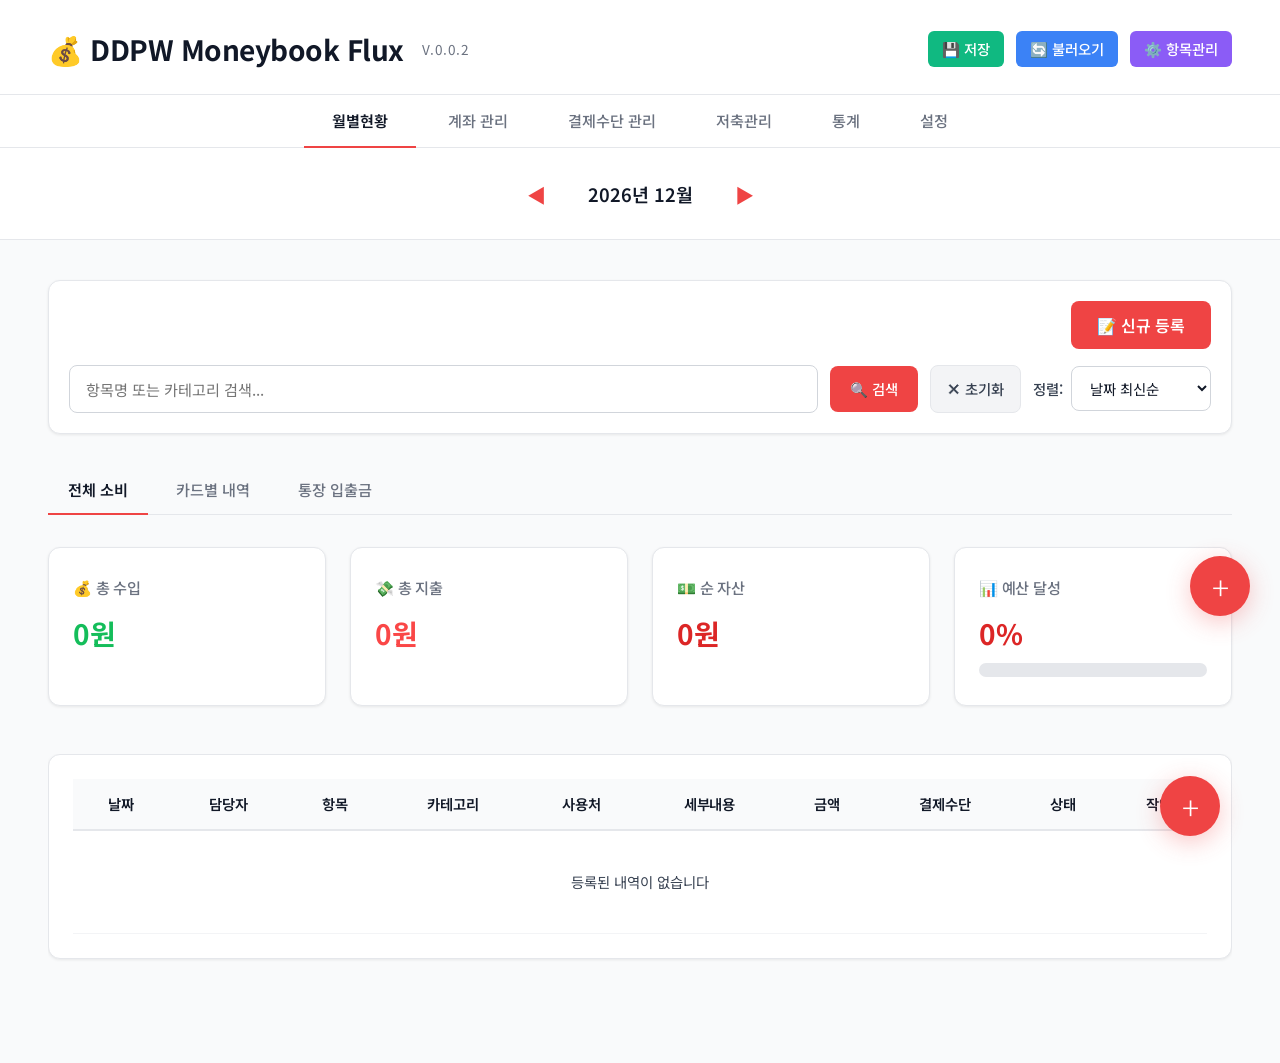
==== commit 0a751372: "계속 수정" ====
--- a/index.html
+++ b/index.html
@@ -5,8 +5,12 @@
   <meta charset="UTF-8">
   <meta name="viewport" content="width=device-width, initial-scale=1.0">
   <title>DDPW Moneybook Flux</title>
+  <!-- Bootstrap 5 CSS -->
+  <link href="https://cdn.jsdelivr.net/npm/bootstrap@5.3.2/dist/css/bootstrap.min.css" rel="stylesheet">
   <!-- SheetJS for Excel parsing -->
   <script src="https://cdn.sheetjs.com/xlsx-0.20.1/package/dist/xlsx.full.min.js"></script>
+  <!-- Bootstrap 5 JS Bundle (with Popper) -->
+  <script src="https://cdn.jsdelivr.net/npm/bootstrap@5.3.2/dist/js/bootstrap.bundle.min.js"></script>
   <!-- 여기에 CSS 연결 추가 -->
   <link rel="stylesheet" href="css/common.css">
   <link rel="stylesheet" href="css/dashboard.css">
@@ -686,28 +690,72 @@
         <button class="sub-tab-btn" data-subtab="bank">통장 입출금</button>
       </nav>
 
-      <!-- 대시보드 카드 4개 -->
-      <section class="dashboard-cards">
-        <div class="dash-card">
-          <div class="dash-title">💰 총 수입</div>
-          <div class="dash-value income">3,000,000원</div>
+      <!-- 월별 현황 대시보드 (동적 렌더링) -->
+      <div id="monthly-summary-container" class="mb-4">
+        <!-- MonthlySummary.render() 에서 채워짐 -->
+      </div>
+
+      <!-- 필터 영역 -->
+      <div class="card mb-4">
+        <div class="card-header bg-light">
+          <h6 class="mb-0">🔍 검색 및 필터</h6>
         </div>
-        <div class="dash-card">
-          <div class="dash-title">💸 총 지출</div>
-          <div class="dash-value expense">2,200,000원</div>
-        </div>
-        <div class="dash-card">
-          <div class="dash-title">💵 순 자산</div>
-          <div class="dash-value asset">+800,000원</div>
-        </div>
-        <div class="dash-card">
-          <div class="dash-title">📊 예산 달성</div>
-          <div class="dash-value budget">73%</div>
-          <div class="progress-bar-bg" aria-label="예산 달성 진행바">
-            <div class="progress-bar-fill"></div>
+        <div class="card-body">
+          <div class="row g-3">
+            <div class="col-md-4">
+              <input type="text" class="form-control" id="filter-search" placeholder="검색어 입력 (사용처, 내용 등)">
+            </div>
+            <div class="col-md-2">
+              <select class="form-select" id="filter-user">
+                <option value="">사용자 전체</option>
+                <option value="공용">공용</option>
+                <option value="파우">파우</option>
+                <option value="둠둠">둠둠</option>
+              </select>
+            </div>
+            <div class="col-md-2">
+              <select class="form-select" id="filter-type">
+                <option value="">구분 전체</option>
+                <option value="income">수입</option>
+                <option value="expense">지출</option>
+              </select>
+            </div>
+            <div class="col-md-2">
+              <select class="form-select" id="filter-category">
+                <option value="">카테고리 전체</option>
+              </select>
+            </div>
+            <div class="col-md-2">
+              <select class="form-select" id="filter-payment">
+                <option value="">결제방법 전체</option>
+              </select>
+            </div>
+            <div class="col-md-2">
+              <input type="text" class="form-control" id="filter-amount-min" placeholder="최소 금액">
+            </div>
+            <div class="col-md-2">
+              <input type="text" class="form-control" id="filter-amount-max" placeholder="최대 금액">
+            </div>
+            <div class="col-md-2">
+              <input type="date" class="form-control" id="filter-date-start">
+            </div>
+            <div class="col-md-2">
+              <input type="date" class="form-control" id="filter-date-end">
+            </div>
+            <div class="col-md-2">
+              <button class="btn btn-outline-secondary w-100" id="filter-reset-btn">초기화</button>
+            </div>
+            <div class="col-md-2">
+              <button class="btn btn-primary w-100" id="add-transaction-btn">+ 거래 추가</button>
+            </div>
           </div>
         </div>
-      </section>
+      </div>
+
+      <!-- 거래 테이블 (동적 렌더링) -->
+      <div id="transaction-table-container">
+        <!-- TransactionTable.render() 에서 채워짐 -->
+      </div>
 
       <!-- 하위 탭별 내용 영역 -->
       <section class="sub-tab-content">
@@ -1205,6 +1253,12 @@
   <script src="js/modal.js"></script>
   <script src="js/modal-loader.js"></script>
   <script src="js/legacy-inline.js"></script>
+  <!-- Transaction Modules -->
+  <script src="js/transaction-modal.js"></script>
+  <script src="js/transaction-table.js"></script>
+  <script src="js/transaction-filter.js"></script>
+  <script src="js/monthly-summary.js"></script>
+  <script src="js/monthly-page.js"></script>
   <script src="js/app.js"></script>
 </body>
 
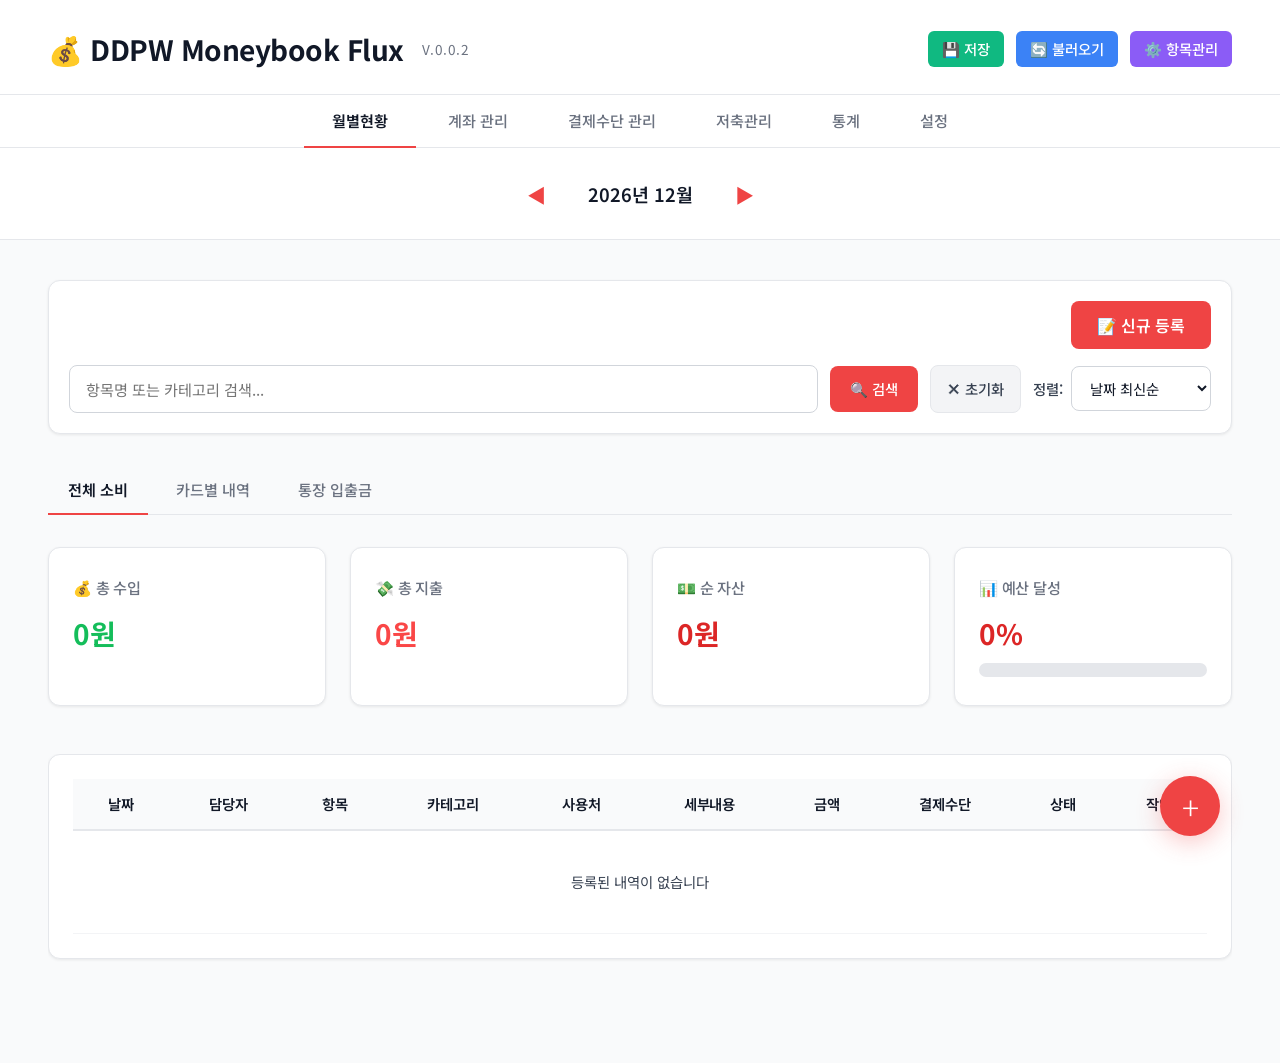
==== commit e18ef4ea: "월별현황 복원" ====
--- a/index.html
+++ b/index.html
@@ -1228,16 +1228,111 @@
   <!-- 모달 컨테이너 (동적 로드) -->
   <div id="modals-container"></div>
 
-  <!-- FAB 버튼 -->
-  <div class="fab-container">
-    <div class="fab-menu" id="fab-menu">
-      <button class="fab-sub" id="fab-saving" data-tooltip="저축관리">💰</button>
-      <button class="fab-sub" id="fab-payments" data-tooltip="결제수단 관리">💳</button>
-      <button class="fab-sub" id="fab-accounts" data-tooltip="계좌 관리">🏦</button>
-      <button class="fab-sub" id="fab-dashboard" data-tooltip="거래 입력">📝</button>
+  <!-- 거래 입력 모달 (인라인 - file:// 프로토콜 CORS 문제 해결) -->
+  <div class="modal fade" id="transactionModal" data-bs-backdrop="static" tabindex="-1"
+    aria-labelledby="transactionModalLabel" aria-hidden="true">
+    <div class="modal-dialog modal-lg">
+      <div class="modal-content">
+        <div class="modal-header">
+          <h5 class="modal-title" id="transactionModalLabel">📝 거래 입력</h5>
+          <button type="button" class="btn-close" data-bs-dismiss="modal" aria-label="Close"></button>
+        </div>
+        <div class="modal-body">
+          <form id="transaction-form" autocomplete="off">
+            <div class="row g-3">
+              <!-- 1. 사용일자 -->
+              <div class="col-md-6">
+                <label for="tx-date" class="form-label fw-bold">📅 사용일자 <span class="text-danger">*</span></label>
+                <input type="date" class="form-control" id="tx-date" required>
+              </div>
+              <!-- 2. 사용자 -->
+              <div class="col-md-6">
+                <label for="tx-user" class="form-label fw-bold">👤 사용자 <span class="text-danger">*</span></label>
+                <select class="form-select" id="tx-user" required>
+                  <option value="">--선택--</option>
+                  <option value="공용">공용</option>
+                  <option value="파우">파우</option>
+                  <option value="둠둠">둠둠</option>
+                </select>
+              </div>
+              <!-- 3. 구분 -->
+              <div class="col-12">
+                <label class="form-label fw-bold">📊 구분 <span class="text-danger">*</span></label>
+                <div class="btn-group w-100" role="group">
+                  <input type="radio" class="btn-check" name="tx-type" id="tx-type-expense" value="expense" checked>
+                  <label class="btn btn-outline-danger" for="tx-type-expense">💸 지출</label>
+                  <input type="radio" class="btn-check" name="tx-type" id="tx-type-income" value="income">
+                  <label class="btn btn-outline-success" for="tx-type-income">💰 수입</label>
+                </div>
+              </div>
+              <!-- 4. 대분류 -->
+              <div class="col-md-6">
+                <label for="tx-main-category" class="form-label fw-bold">📁 대분류 <span
+                    class="text-danger">*</span></label>
+                <select class="form-select" id="tx-main-category" required>
+                  <option value="">--선택--</option>
+                </select>
+              </div>
+              <!-- 5. 소분류 -->
+              <div class="col-md-6">
+                <label for="tx-sub-category" class="form-label fw-bold">📂 소분류 <span
+                    class="text-danger">*</span></label>
+                <select class="form-select" id="tx-sub-category" required>
+                  <option value="">대분류를 먼저 선택하세요</option>
+                </select>
+              </div>
+              <!-- 6. 사용처 -->
+              <div class="col-md-6">
+                <label for="tx-merchant" class="form-label fw-bold">🏪 사용처</label>
+                <input type="text" class="form-control" id="tx-merchant" placeholder="예: 스타벅스 강남점">
+              </div>
+              <!-- 7. 세부내용 -->
+              <div class="col-md-6">
+                <label for="tx-detail" class="form-label fw-bold">📝 세부내용</label>
+                <input type="text" class="form-control" id="tx-detail" placeholder="예: 아메리카노 2잔">
+              </div>
+              <!-- 8. 금액 -->
+              <div class="col-md-6">
+                <label for="tx-amount" class="form-label fw-bold">💵 금액 <span class="text-danger">*</span></label>
+                <div class="input-group">
+                  <input type="text" class="form-control" id="tx-amount" placeholder="0" required>
+                  <span class="input-group-text">원</span>
+                </div>
+              </div>
+              <!-- 9. 결제방법 -->
+              <div class="col-md-6">
+                <label for="tx-payment-method" class="form-label fw-bold">💳 결제방법 <span
+                    class="text-danger">*</span></label>
+                <select class="form-select" id="tx-payment-method" required>
+                  <option value="">--선택--</option>
+                </select>
+              </div>
+              <!-- 10. 세부 결제수단 -->
+              <div class="col-12">
+                <label for="tx-payment-detail" class="form-label fw-bold">🔖 세부 결제수단 <span
+                    class="text-danger">*</span></label>
+                <select class="form-select" id="tx-payment-detail" required>
+                  <option value="">결제방법을 먼저 선택하세요</option>
+                </select>
+              </div>
+              <!-- 고정 지출 체크박스 -->
+              <div class="col-12">
+                <div class="form-check">
+                  <input class="form-check-input" type="checkbox" id="tx-is-fixed">
+                  <label class="form-check-label" for="tx-is-fixed">🔄 고정 거래 (매월 반복)</label>
+                </div>
+              </div>
+            </div>
+          </form>
+        </div>
+        <div class="modal-footer">
+          <button type="button" class="btn btn-secondary" id="tx-cancel-btn" data-bs-dismiss="modal">취소</button>
+          <button type="submit" class="btn btn-primary" form="transaction-form">저장</button>
+        </div>
+      </div>
     </div>
-    <button class="fab-main" id="fab-btn" title="빠른 메뉴"><span class="fab-icon">+</span></button>
   </div>
+
 
   <!-- Scripts -->
   <script src="js/config.js"></script>
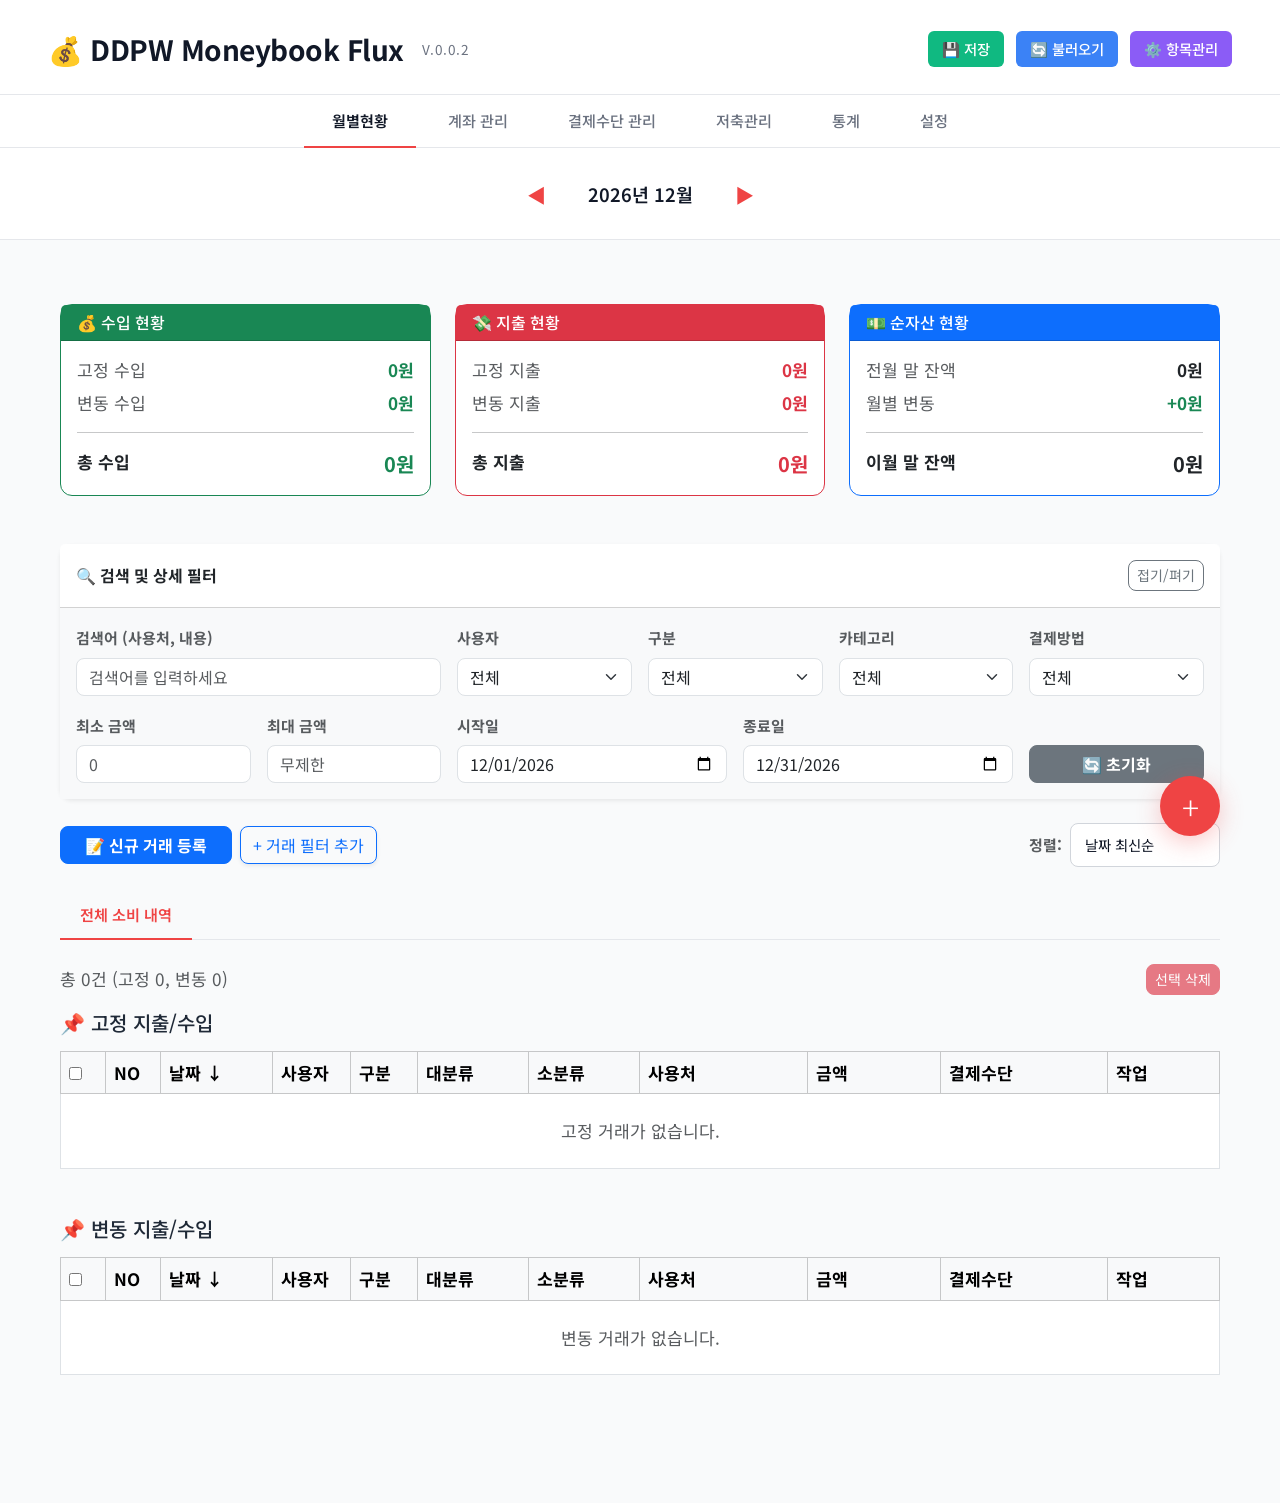
==== commit 94152b89: "월별현황 1차 업데이트" ====
--- a/index.html
+++ b/index.html
@@ -757,191 +757,8 @@
         <!-- TransactionTable.render() 에서 채워짐 -->
       </div>
 
-      <!-- 하위 탭별 내용 영역 -->
+      <!-- 하위 탭별 내용 영역 (카드/통장) -->
       <section class="sub-tab-content">
-        <div id="total-content" style="display: block; overflow-x: auto;">
-          <style>
-            .expense-table-container {
-              background: #FFFFFF;
-              padding: 24px;
-              border-radius: 12px;
-              box-shadow: 0 1px 3px rgba(0, 0, 0, 0.08);
-              border: 1px solid #E5E7EB;
-              margin-bottom: 24px;
-              overflow-x: auto;
-            }
-
-            .expense-table {
-              width: 100%;
-              border-collapse: separate;
-              border-spacing: 0;
-              min-width: 1000px;
-            }
-
-            .expense-table th,
-            .expense-table td {
-              padding: 14px 16px;
-              border-bottom: 1px solid #F3F4F6;
-              text-align: center;
-              word-wrap: break-word;
-              overflow-wrap: break-word;
-              max-width: 200px;
-            }
-
-            .expense-table th {
-              background: #F9FAFB;
-              font-weight: 600;
-              color: #111827;
-              border-bottom: 2px solid #E5E7EB;
-              font-size: 0.9rem;
-              letter-spacing: -0.2px;
-              position: sticky;
-              top: 0;
-              z-index: 10;
-            }
-
-            .expense-table td {
-              color: #374151;
-              font-size: 0.9rem;
-            }
-
-            .expense-table tbody tr:hover {
-              background: #F9FAFB;
-            }
-
-            .expense-income {
-              color: #059669;
-              font-weight: 600;
-            }
-
-            .expense-out {
-              color: #DC2626;
-              font-weight: 600;
-            }
-
-            .expense-bankpay {
-              background: #F9FAFB;
-            }
-
-            .expense-table .btn-action {
-              display: inline-block;
-              border: 1px solid #D1D5DB;
-              background: #FFFFFF;
-              color: #374151;
-              font-size: 0.85rem;
-              border-radius: 6px;
-              padding: 6px 12px;
-              margin: 0 2px;
-              cursor: pointer;
-              transition: all 0.2s ease;
-              text-decoration: none;
-              font-weight: 500;
-            }
-
-            .expense-table .btn-action:hover {
-              background: #EF4444;
-              color: #FFFFFF;
-              border-color: #EF4444;
-            }
-
-            @media (max-width: 600px) {
-              .expense-table-container {
-                padding: 6px 1px 6px 1px;
-                border-radius: 0;
-                box-shadow: none;
-              }
-
-              .expense-table th,
-              .expense-table td {
-                padding: 7px 5px;
-                font-size: 13px;
-              }
-            }
-          </style>
-          <div class="expense-table-container">
-            <table class="expense-table" aria-label="전체 소비 내역">
-              <thead>
-                <tr>
-                  <th>날짜</th>
-                  <th>담당자</th>
-                  <th>항목</th>
-                  <th>카테고리</th>
-                  <th>금액</th>
-                  <th>결제수단</th>
-                  <th>상태</th>
-                  <th>작업</th>
-                </tr>
-              </thead>
-              <tbody>
-                <tr>
-                  <td>11/22</td>
-                  <td>🔵둠둠파우</td>
-                  <td>점심</td>
-                  <td>식비</td>
-                  <td class="expense-out">-12,000원</td>
-                  <td>KB신용</td>
-                  <td>⏳대기</td>
-                  <td>
-                    <button class="btn-action">수정</button>
-                    <button class="btn-action">삭제</button>
-                  </td>
-                </tr>
-                <tr>
-                  <td>11/22</td>
-                  <td>🔵둠둠파우</td>
-                  <td>월급</td>
-                  <td>수입</td>
-                  <td class="expense-income">+3,000,000원</td>
-                  <td>이체</td>
-                  <td>✅완료</td>
-                  <td>
-                    <button class="btn-action">수정</button>
-                    <button class="btn-action">삭제</button>
-                  </td>
-                </tr>
-                <tr>
-                  <td>11/21</td>
-                  <td>🔴배우자</td>
-                  <td>마트</td>
-                  <td>생활</td>
-                  <td class="expense-out">-50,000원</td>
-                  <td>삼성신용</td>
-                  <td>⏳대기</td>
-                  <td>
-                    <button class="btn-action">수정</button>
-                    <button class="btn-action">삭제</button>
-                  </td>
-                </tr>
-                <tr>
-                  <td>11/20</td>
-                  <td>🔵둠둠파우</td>
-                  <td>택시</td>
-                  <td>교통</td>
-                  <td class="expense-out">-15,000원</td>
-                  <td>현금</td>
-                  <td>✅완료</td>
-                  <td>
-                    <button class="btn-action">수정</button>
-                    <button class="btn-action">삭제</button>
-                  </td>
-                </tr>
-                <tr class="expense-bankpay">
-                  <td>11/25</td>
-                  <td>-</td>
-                  <td>KB카드11월</td>
-                  <td>카드대금</td>
-                  <td class="expense-out">-1,220,000원</td>
-                  <td>자동</td>
-                  <td>✅완료</td>
-                  <td>
-                    <button class="btn-action">수정</button>
-                    <button class="btn-action">삭제</button>
-                  </td>
-                </tr>
-              </tbody>
-            </table>
-          </div>
-        </div>
         <div id="card-content" style="display: none;">
           <!-- 카드 필터 드롭다운 -->
           <div style="margin-bottom: 24px;">
@@ -950,13 +767,8 @@
             <select id="card-filter-select"
               style="padding: 10px 14px; border: 1px solid #D1D5DB; border-radius: 8px; font-size: 0.95rem; outline: none; cursor: pointer; background: #FFFFFF; color: #111827; transition: all 0.2s ease; min-width: 200px;">
               <option value="all">전체 카드</option>
-              <option value="KB 탄탄대로 올쇼핑">KB 탄탄대로 올쇼핑</option>
-              <option value="삼성 네이버 taptap">삼성 네이버 taptap</option>
-              <option value="삼성 베네핏">삼성 베네핏</option>
-              <option value="카카오뱅크 체크">카카오뱅크 체크</option>
             </select>
           </div>
-          <!-- 테이블 컨테이너 -->
           <div id="card-table-container"></div>
         </div>
         <div id="bank-content" style="display: none;">통장 입출금 내역 테이블이 여기 표시됩니다</div>
@@ -1315,11 +1127,60 @@
                   <option value="">결제방법을 먼저 선택하세요</option>
                 </select>
               </div>
+
+              <!-- 할부 설정 (신용카드 선택 시에만 보임) -->
+              <div class="col-12" id="tx-installment-area" style="display: none;">
+                <div class="card border-info">
+                  <div class="card-body py-2">
+                    <div class="form-check mb-2">
+                      <input class="form-check-input" type="checkbox" id="tx-use-installment">
+                      <label class="form-check-label fw-bold" for="tx-use-installment">📅 할부 결제 사용</label>
+                    </div>
+                    <div class="row g-2 align-items-center" id="tx-installment-options" style="display: none;">
+                      <div class="col-auto">
+                        <select class="form-select form-select-sm" id="tx-installment-period" style="width: 120px;">
+                          <option value="1">일시불</option>
+                          <option value="2">2개월</option>
+                          <option value="3">3개월</option>
+                          <option value="4">4개월</option>
+                          <option value="5">5개월</option>
+                          <option value="6">6개월</option>
+                          <option value="12">12개월</option>
+                        </select>
+                      </div>
+                      <div class="col-auto">
+                        <div class="form-check">
+                          <input class="form-check-input" type="checkbox" id="tx-is-interest-free">
+                          <label class="form-check-label small" for="tx-is-interest-free">무이자</label>
+                        </div>
+                      </div>
+                    </div>
+                  </div>
+                </div>
+              </div>
               <!-- 고정 지출 체크박스 -->
               <div class="col-12">
                 <div class="form-check">
                   <input class="form-check-input" type="checkbox" id="tx-is-fixed">
                   <label class="form-check-label" for="tx-is-fixed">🔄 고정 거래 (매월 반복)</label>
+                </div>
+              </div>
+
+              <!-- 고정 거래 상세 설정 (기본 숨김) -->
+              <div class="col-12" id="tx-fixed-options" style="display: none;">
+                <div class="card bg-light border-0">
+                  <div class="card-body py-2 px-3">
+                    <div class="row g-2">
+                      <div class="col-md-6">
+                        <label for="tx-fixed-start" class="form-label small fw-bold">📅 시작월</label>
+                        <input type="month" class="form-control form-control-sm" id="tx-fixed-start">
+                      </div>
+                      <div class="col-md-6">
+                        <label for="tx-fixed-end" class="form-label small fw-bold">📅 종료월</label>
+                        <input type="month" class="form-control form-control-sm" id="tx-fixed-end">
+                      </div>
+                    </div>
+                  </div>
                 </div>
               </div>
             </div>
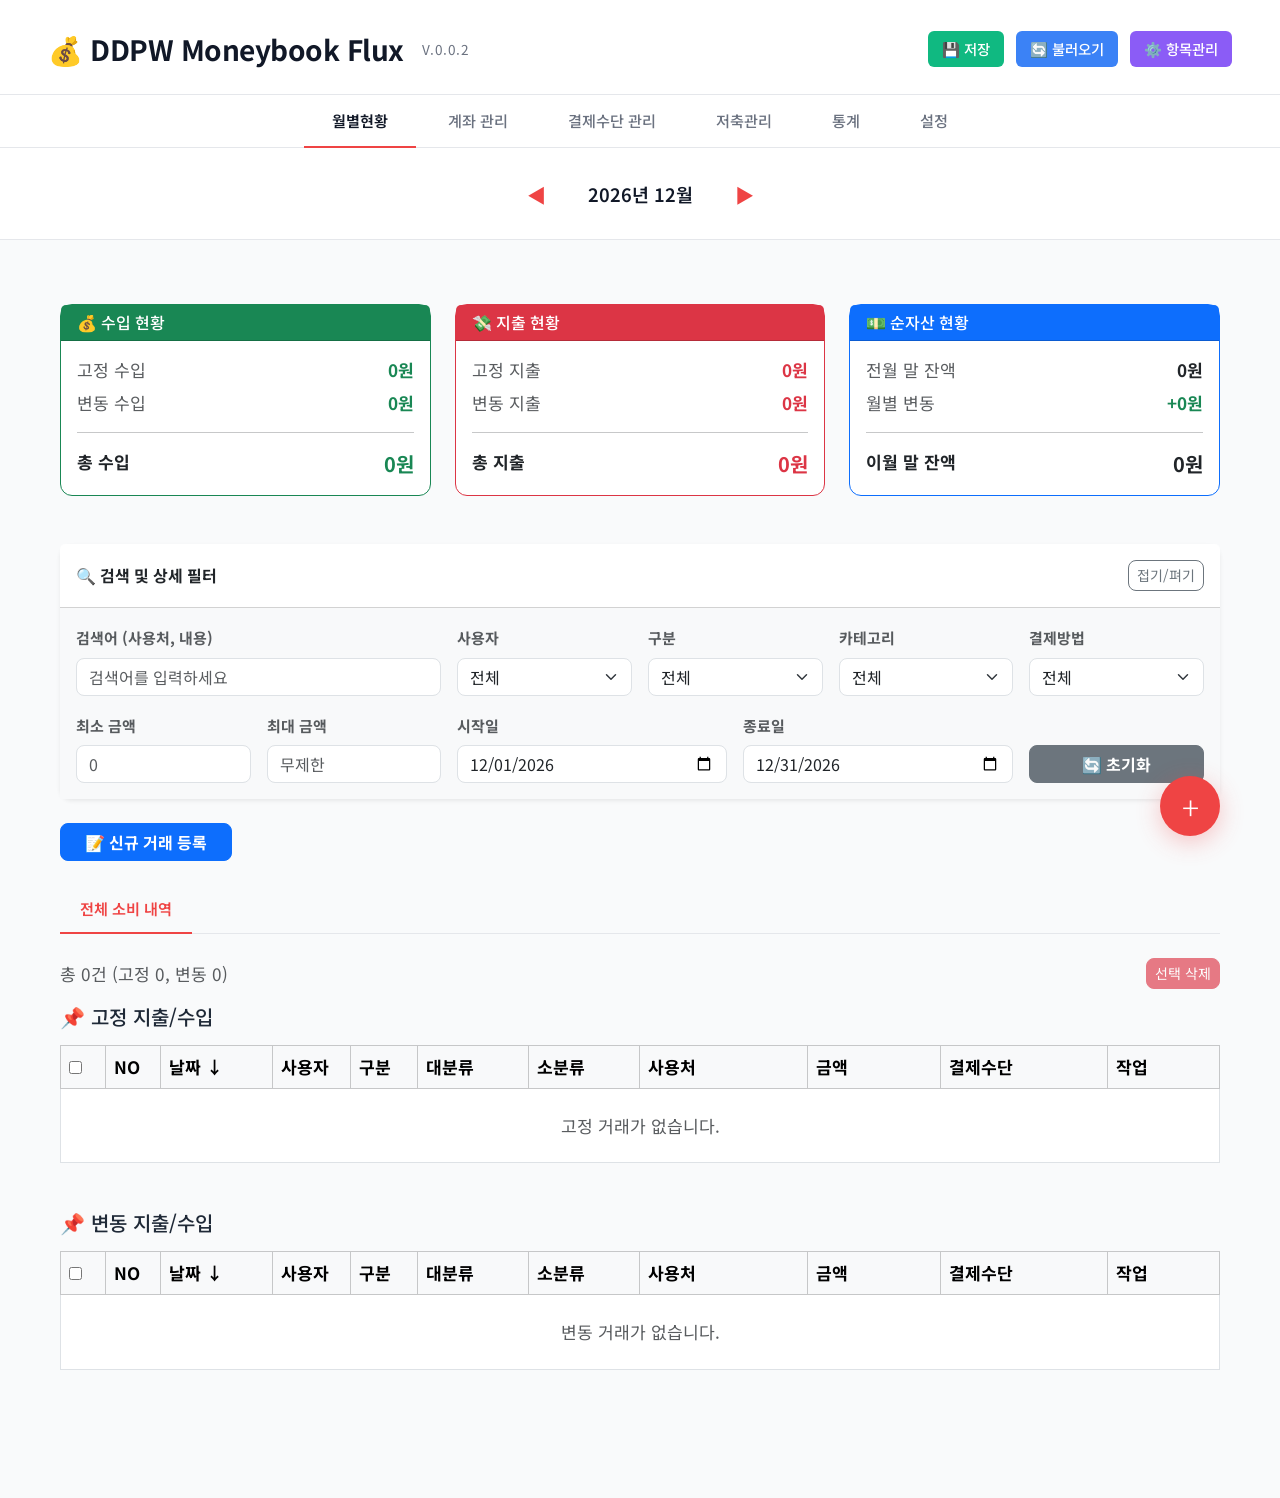
==== commit 49ca4aa7: "월별 현황 업데이트 v2" ====
--- a/index.html
+++ b/index.html
@@ -1067,6 +1067,14 @@
                   <option value="둠둠">둠둠</option>
                 </select>
               </div>
+              <!-- 10. 고정 지출 체크박스 (위치 상향 조정) -->
+              <div class="col-12">
+                <div class="form-check form-switch p-2 ps-5 border rounded bg-light">
+                  <input class="form-check-input" type="checkbox" id="tx-is-fixed">
+                  <label class="form-check-label fw-bold" for="tx-is-fixed">🔄 고정 거래 (매월 반복)</label>
+                  <small class="text-muted d-block mt-1">이 항목을 체크하면 지정한 기간 동안 매월 자동 등록됩니다.</small>
+                </div>
+              </div>
               <!-- 3. 구분 -->
               <div class="col-12">
                 <label class="form-label fw-bold">📊 구분 <span class="text-danger">*</span></label>
@@ -1097,6 +1105,14 @@
               <div class="col-md-6">
                 <label for="tx-merchant" class="form-label fw-bold">🏪 사용처</label>
                 <input type="text" class="form-control" id="tx-merchant" placeholder="예: 스타벅스 강남점">
+                <!-- 자주 쓰는 사용처 (스켈레톤) -->
+                <div id="quick-merchant-area" class="mt-2" style="display: none;">
+                  <div class="d-flex flex-wrap gap-1" id="quick-merchant-list">
+                    <!-- 스크립트에서 동적 생성 -->
+                  </div>
+                  <button type="button" class="btn btn-link btn-sm p-0 text-decoration-none mt-1"
+                    id="manage-merchants-btn">+ 사용처 관리</button>
+                </div>
               </div>
               <!-- 7. 세부내용 -->
               <div class="col-md-6">
@@ -1128,55 +1144,51 @@
                 </select>
               </div>
 
-              <!-- 할부 설정 (신용카드 선택 시에만 보임) -->
-              <div class="col-12" id="tx-installment-area" style="display: none;">
-                <div class="card border-info">
-                  <div class="card-body py-2">
-                    <div class="form-check mb-2">
-                      <input class="form-check-input" type="checkbox" id="tx-use-installment">
-                      <label class="form-check-label fw-bold" for="tx-use-installment">📅 할부 결제 사용</label>
+              <!-- 할부 설정 (신용카드 선택 시 항상 노출, 체크박스로 활성화) -->
+              <div class="col-12" id="tx-installment-area">
+                <div class="p-2 border rounded border-info bg-opacity-10 bg-info">
+                  <div class="form-check">
+                    <input class="form-check-input" type="checkbox" id="tx-use-installment">
+                    <label class="form-check-label fw-bold" for="tx-use-installment">📅 할부 결제 사용</label>
+                  </div>
+                  <div class="row g-2 align-items-center mt-1" id="tx-installment-options" style="display: none;">
+                    <div class="col-auto">
+                      <select class="form-select form-select-sm" id="tx-installment-period" style="width: 120px;">
+                        <option value="1">일시불</option>
+                        <option value="2">2개월</option>
+                        <option value="3">3개월</option>
+                        <option value="4">4개월</option>
+                        <option value="5">5개월</option>
+                        <option value="6">6개월</option>
+                        <option value="12">12개월</option>
+                      </select>
                     </div>
-                    <div class="row g-2 align-items-center" id="tx-installment-options" style="display: none;">
-                      <div class="col-auto">
-                        <select class="form-select form-select-sm" id="tx-installment-period" style="width: 120px;">
-                          <option value="1">일시불</option>
-                          <option value="2">2개월</option>
-                          <option value="3">3개월</option>
-                          <option value="4">4개월</option>
-                          <option value="5">5개월</option>
-                          <option value="6">6개월</option>
-                          <option value="12">12개월</option>
-                        </select>
-                      </div>
-                      <div class="col-auto">
-                        <div class="form-check">
-                          <input class="form-check-input" type="checkbox" id="tx-is-interest-free">
-                          <label class="form-check-label small" for="tx-is-interest-free">무이자</label>
-                        </div>
+                    <div class="col-auto">
+                      <div class="form-check">
+                        <input class="form-check-input" type="checkbox" id="tx-is-interest-free">
+                        <label class="form-check-label small" for="tx-is-interest-free">무이자</label>
                       </div>
                     </div>
                   </div>
                 </div>
               </div>
-              <!-- 고정 지출 체크박스 -->
-              <div class="col-12">
-                <div class="form-check">
-                  <input class="form-check-input" type="checkbox" id="tx-is-fixed">
-                  <label class="form-check-label" for="tx-is-fixed">🔄 고정 거래 (매월 반복)</label>
-                </div>
-              </div>
-
               <!-- 고정 거래 상세 설정 (기본 숨김) -->
               <div class="col-12" id="tx-fixed-options" style="display: none;">
-                <div class="card bg-light border-0">
+                <div class="card bg-warning bg-opacity-10 border-warning border-opacity-25">
                   <div class="card-body py-2 px-3">
                     <div class="row g-2">
-                      <div class="col-md-6">
-                        <label for="tx-fixed-start" class="form-label small fw-bold">📅 시작월</label>
+                      <div class="col-md-4">
+                        <label for="tx-fixed-day" class="form-label small fw-bold">📅 반복 등록일</label>
+                        <select class="form-select form-select-sm" id="tx-fixed-day">
+                          <!-- 1일부터 28/31일까지 동적 생성 -->
+                        </select>
+                      </div>
+                      <div class="col-md-4">
+                        <label for="tx-fixed-start" class="form-label small fw-bold">🛫 시작월</label>
                         <input type="month" class="form-control form-control-sm" id="tx-fixed-start">
                       </div>
-                      <div class="col-md-6">
-                        <label for="tx-fixed-end" class="form-label small fw-bold">📅 종료월</label>
+                      <div class="col-md-4">
+                        <label for="tx-fixed-end" class="form-label small fw-bold">🛬 종료월</label>
                         <input type="month" class="form-control form-control-sm" id="tx-fixed-end">
                       </div>
                     </div>
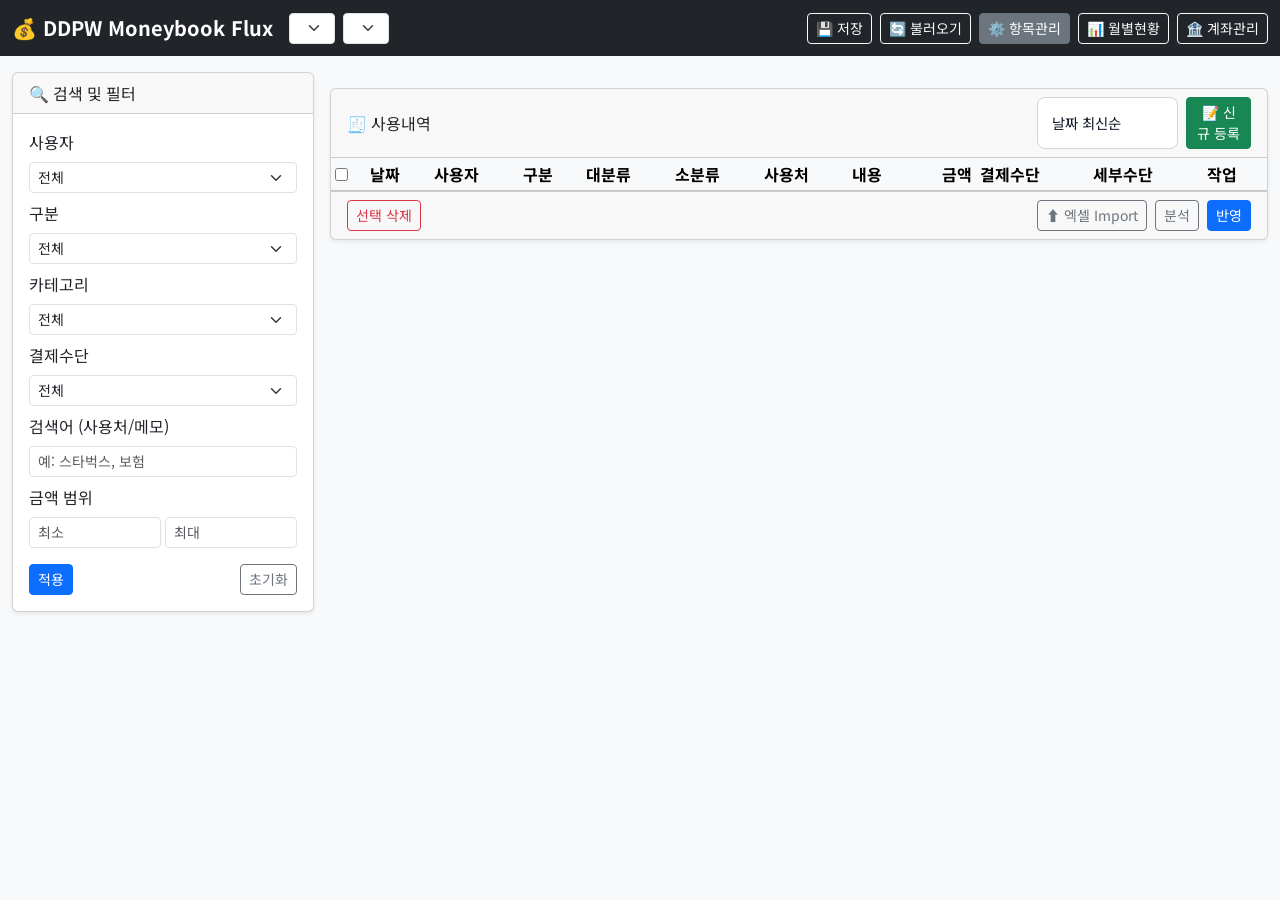
==== commit e614f26f: "chore: initial DDPW Moneybook Flux v2 setup" ====
--- a/index.html
+++ b/index.html
@@ -1,1233 +1,249 @@
-﻿<!DOCTYPE html>
+<!DOCTYPE html>
 <html lang="ko">
 
 <head>
-  <meta charset="UTF-8">
-  <meta name="viewport" content="width=device-width, initial-scale=1.0">
-  <title>DDPW Moneybook Flux</title>
-  <!-- Bootstrap 5 CSS -->
-  <link href="https://cdn.jsdelivr.net/npm/bootstrap@5.3.2/dist/css/bootstrap.min.css" rel="stylesheet">
-  <!-- SheetJS for Excel parsing -->
-  <script src="https://cdn.sheetjs.com/xlsx-0.20.1/package/dist/xlsx.full.min.js"></script>
-  <!-- Bootstrap 5 JS Bundle (with Popper) -->
-  <script src="https://cdn.jsdelivr.net/npm/bootstrap@5.3.2/dist/js/bootstrap.bundle.min.js"></script>
-  <!-- 여기에 CSS 연결 추가 -->
-  <link rel="stylesheet" href="css/common.css">
-  <link rel="stylesheet" href="css/dashboard.css">
-  <link rel="stylesheet" href="css/modal.css">
+    <meta charset="UTF-8" />
+    <title>DDPW Moneybook Flux v2</title>
+    <meta name="viewport" content="width=device-width, initial-scale=1" />
+
+    <!-- Bootstrap CSS (CDN) -->
+    <link href="https://cdn.jsdelivr.net/npm/bootstrap@5.3.3/dist/css/bootstrap.min.css" rel="stylesheet" />
+
+    <!-- Custom CSS -->
+    <link rel="stylesheet" href="css/common.css" />
+    <link rel="stylesheet" href="css/dashboard.css" />
+    <link rel="stylesheet" href="css/modal.css" />
 </head>
 
-<body>
-  <style>
-    @import url('https://fonts.googleapis.com/css2?family=Noto+Sans+KR:wght@400;700&display=swap');
-
-    body {
-      margin: 0;
-      background: #fff;
-      color: #1F2937;
-      font-family: 'Noto Sans KR', sans-serif;
-      min-height: 100vh;
-    }
-
-    /* Header */
-    .header {
-      display: flex;
-      justify-content: space-between;
-      align-items: center;
-      padding: 28px 48px 24px 48px;
-      background: #FFFFFF;
-      border-bottom: 1px solid #E5E7EB;
-      box-shadow: 0 1px 3px rgba(0, 0, 0, 0.05);
-    }
-
-    .header .title {
-      font-size: 1.75rem;
-      font-weight: 700;
-      color: #111827;
-      letter-spacing: -0.5px;
-      display: flex;
-      align-items: center;
-      gap: 10px;
-    }
-
-    .header .user {
-      font-size: 1rem;
-      font-weight: 500;
-      color: #1F2937;
-      background: #F3F4F6;
-      padding: 7px 16px;
-      border-radius: 20px;
-    }
-
-    .header-btn {
-      background: #EF4444;
-      color: #fff;
-      border: none;
-      padding: 7px 14px;
-      border-radius: 6px;
-      font-size: 0.9rem;
-      font-weight: 500;
-      cursor: pointer;
-      transition: background 0.2s;
-    }
-
-    .header-btn:hover {
-      background: #DC2626;
-    }
-
-    /* Navigation */
-    .nav {
-      display: flex;
-      justify-content: center;
-      align-items: center;
-      background: #FFFFFF;
-      border-bottom: 1px solid #E5E7EB;
-      gap: 4px;
-      padding: 0 48px;
-    }
-
-    .nav-tab {
-      appearance: none;
-      border: none;
-      outline: none;
-      background: transparent;
-      color: #6B7280;
-      font-size: 0.95rem;
-      font-weight: 500;
-      padding: 14px 28px;
-      border-radius: 0;
-      cursor: pointer;
-      transition: all 0.2s ease;
-      margin-bottom: -1px;
-      border-bottom: 2px solid transparent;
-      position: relative;
-    }
-
-    .nav-tab:hover {
-      color: #111827;
-      background: #F9FAFB;
-    }
-
-    .nav-tab.active {
-      background: transparent;
-      color: #111827;
-      font-weight: 600;
-      border-bottom: 2px solid #EF4444;
-      z-index: 1;
-    }
-
-    /* Month Select Bar */
-    .month-bar {
-      display: flex;
-      justify-content: center;
-      align-items: center;
-      background: #FFFFFF;
-      border-bottom: 1px solid #E5E7EB;
-      padding: 28px 48px 24px 48px;
-      font-size: 1.15rem;
-      font-weight: 600;
-      gap: 32px;
-      color: #111827;
-    }
-
-    .month-btn {
-      background: none;
-      border: none;
-      font-size: 1.2rem;
-      color: #EF4444;
-      cursor: pointer;
-      padding: 5px 10px;
-      border-radius: 4px;
-      transition: background 0.2s;
-    }
-
-    .month-btn:active {
-      background: #F3F4F6;
-    }
-
-    /* Main Content */
-    .main-content {
-      padding: 40px 48px 80px 48px;
-      background: #F9FAFB;
-      min-height: 360px;
-      font-size: 1.07rem;
-      color: #1F2937;
-      border-radius: 0;
-      max-width: 1920px;
-      width: 100%;
-      margin: 0 auto;
-      box-sizing: border-box;
-    }
-
-    .version {
-      font-size: 0.85rem;
-      font-weight: 400;
-      color: #6B7280;
-      margin-left: 8px;
-      letter-spacing: 0.5px;
-    }
-
-    /* FAB Container */
-    .fab-container {
-      position: fixed;
-      right: 30px;
-      bottom: 32px;
-      z-index: 999;
-      display: flex;
-      flex-direction: column-reverse;
-      align-items: center;
-      gap: 16px;
-    }
-
-    /* 메인 FAB 버튼 */
-    .fab-main {
-      position: relative;
-      width: 60px;
-      height: 60px;
-      background: #EF4444;
-      color: #fff;
-      border: none;
-      outline: none;
-      border-radius: 50%;
-      font-size: 2rem;
-      font-weight: 300;
-      display: flex;
-      align-items: center;
-      justify-content: center;
-      box-shadow: 0 6px 24px rgba(239, 68, 68, 0.3);
-      cursor: pointer;
-      transition: all 0.3s cubic-bezier(0.68, -0.55, 0.265, 1.55);
-      z-index: 1001;
-    }
-
-    .fab-main:hover {
-      background: #DC2626;
-      box-shadow: 0 8px 28px rgba(239, 68, 68, 0.4);
-      transform: scale(1.05);
-    }
-
-    .fab-main.active {
-      background: #DC2626;
-      transform: rotate(45deg);
-    }
-
-    .fab-main .fab-icon {
-      transition: transform 0.3s ease;
-    }
-
-    /* 하위 FAB 버튼 메뉴 */
-    .fab-menu {
-      display: flex;
-      flex-direction: column-reverse;
-      gap: 12px;
-      opacity: 0;
-      visibility: hidden;
-      transform: translateY(20px);
-      transition: all 0.3s cubic-bezier(0.68, -0.55, 0.265, 1.55);
-      pointer-events: none;
-    }
-
-    .fab-menu.active {
-      opacity: 1;
-      visibility: visible;
-      transform: translateY(0);
-      pointer-events: all;
-    }
-
-    /* 하위 FAB 버튼 */
-    .fab-sub {
-      position: relative;
-      width: 50px;
-      height: 50px;
-      background: #FFFFFF;
-      color: #EF4444;
-      border: 2px solid #EF4444;
-      outline: none;
-      border-radius: 50%;
-      font-size: 1.5rem;
-      display: flex;
-      align-items: center;
-      justify-content: center;
-      box-shadow: 0 4px 12px rgba(0, 0, 0, 0.15);
-      cursor: pointer;
-      transition: all 0.2s ease;
-    }
-
-    .fab-sub:hover {
-      background: #EF4444;
-      color: #FFFFFF;
-      transform: scale(1.1);
-      box-shadow: 0 6px 16px rgba(239, 68, 68, 0.3);
-    }
-
-    /* 각 하위 버튼 색상 커스터마이징 */
-    #fab-dashboard {
-      border-color: #EF4444;
-      color: #EF4444;
-    }
-
-    #fab-dashboard:hover {
-      background: #EF4444;
-      color: #FFFFFF;
-      box-shadow: 0 6px 16px rgba(239, 68, 68, 0.3);
-    }
-
-    #fab-accounts {
-      border-color: #10B981;
-      color: #10B981;
-    }
-
-    #fab-accounts:hover {
-      background: #10B981;
-      color: #FFFFFF;
-      box-shadow: 0 6px 16px rgba(16, 185, 129, 0.3);
-    }
-
-    #fab-payments {
-      border-color: #8B5CF6;
-      color: #8B5CF6;
-    }
-
-    #fab-payments:hover {
-      background: #8B5CF6;
-      color: #FFFFFF;
-      box-shadow: 0 6px 16px rgba(139, 92, 246, 0.3);
-    }
-
-    #fab-saving {
-      border-color: #F59E0B;
-      color: #F59E0B;
-    }
-
-    #fab-saving:hover {
-      background: #F59E0B;
-      color: #FFFFFF;
-      box-shadow: 0 6px 16px rgba(245, 158, 11, 0.3);
-    }
-
-    /* 툴팁 */
-    .fab-sub::before {
-      content: attr(data-tooltip);
-      position: absolute;
-      right: 60px;
-      background: #1F2937;
-      color: #FFFFFF;
-      padding: 8px 12px;
-      border-radius: 6px;
-      font-size: 0.85rem;
-      white-space: nowrap;
-      opacity: 0;
-      visibility: hidden;
-      transition: all 0.2s ease;
-      pointer-events: none;
-      font-weight: 500;
-    }
-
-    .fab-sub:hover::before {
-      opacity: 1;
-      visibility: visible;
-      right: 65px;
-    }
-
-    /* 모바일 대응 */
-    @media (max-width: 600px) {
-      .fab-container {
-        right: 16px;
-        bottom: 18px;
-      }
-
-      .fab-main {
-        width: 56px;
-        height: 56px;
-      }
-
-      .fab-sub {
-        width: 46px;
-        height: 46px;
-      }
-    }
-
-    /* 1080p 이상 화면 최적화 */
-    @media (min-width: 1920px) {
-      .main-content {
-        max-width: 1600px;
-        padding: 48px 64px 96px 64px;
-      }
-
-      .header {
-        padding: 32px 64px 28px 64px;
-      }
-
-      .nav {
-        padding: 0 64px;
-      }
-
-      .month-bar {
-        padding: 32px 64px 28px 64px;
-      }
-    }
-
-    @media (max-width: 600px) {
-
-      .header,
-      .main-content {
-        padding-left: 16px;
-        padding-right: 16px;
-      }
-
-      .main-content {
-        padding-left: 12px;
-        padding-right: 12px;
-        padding-top: 24px;
-      }
-
-      .fab {
-        right: 16px;
-        bottom: 18px;
-      }
-
-      .header .title {
-        font-size: 1.4rem;
-      }
-
-      .version {
-        font-size: 0.75rem;
-      }
-    }
-  </style>
-
-  <div class="header">
-    <div class="title">💰 DDPW Moneybook Flux <span class="version">V.0.0.0</span></div>
-    <div style="display: flex; align-items: center; gap: 12px;">
-      <button id="save-data-btn" class="header-btn" style="background: #10B981;">💾 저장</button>
-      <button id="load-data-btn" class="header-btn" style="background: #3B82F6;">🔄 불러오기</button>
-      <button class="header-btn" style="background: #8B5CF6;" data-bs-toggle="modal" data-bs-target="#settingsModal">⚙️
-        항목관리</button>
+<body class="bg-light">
+
+    <!-- 상단 네비게이션 -->
+    <nav class="navbar navbar-expand-lg navbar-dark bg-dark">
+        <div class="container-fluid">
+            <a class="navbar-brand fw-bold" href="#">
+                💰 DDPW Moneybook Flux
+            </a>
+
+            <button class="navbar-toggler" type="button" data-bs-toggle="collapse" data-bs-target="#navbarContent">
+                <span class="navbar-toggler-icon"></span>
+            </button>
+
+            <div class="collapse navbar-collapse" id="navbarContent">
+                <!-- 좌측: 연/월 선택 -->
+                <form class="d-flex align-items-center me-auto gap-2">
+                    <select id="year-select" class="form-select form-select-sm">
+                        <!-- JS에서 연도 옵션 채우기 -->
+                    </select>
+                    <select id="month-select" class="form-select form-select-sm">
+                        <!-- JS에서 월 옵션 채우기 -->
+                    </select>
+                </form>
+
+                <!-- 우측: 주요 액션 버튼 -->
+                <div class="d-flex gap-2">
+                    <button id="btn-save-data" class="btn btn-outline-light btn-sm">
+                        💾 저장
+                    </button>
+                    <button id="btn-load-data" class="btn btn-outline-light btn-sm">
+                        🔄 불러오기
+                    </button>
+                    <button id="btn-open-settings" class="btn btn-secondary btn-sm" data-bs-toggle="modal"
+                        data-bs-target="#settingsModal">
+                        ⚙️ 항목관리
+                    </button>
+                    <button id="btn-show-dashboard" class="btn btn-outline-light btn-sm">
+                        📊 월별현황
+                    </button>
+                    <button id="btn-show-accounts" class="btn btn-outline-light btn-sm">
+                        🏦 계좌관리
+                    </button>
+                </div>
+            </div>
+        </div>
+    </nav>
+
+    <!-- 메인 컨테이너 -->
+    <main class="container-fluid py-3">
+        <div class="row g-3">
+
+            <!-- 왼쪽: 필터 패널 -->
+            <aside class="col-12 col-lg-3">
+                <div class="card shadow-sm">
+                    <div class="card-header">
+                        🔍 검색 및 필터
+                    </div>
+                    <div class="card-body">
+                        <div class="mb-2">
+                            <label class="form-label">사용자</label>
+                            <select id="filter-user" class="form-select form-select-sm">
+                                <option value="">전체</option>
+                                <option value="공용">공용</option>
+                                <option value="파우">파우</option>
+                                <option value="둠둠">둠둠</option>
+                            </select>
+                        </div>
+
+                        <div class="mb-2">
+                            <label class="form-label">구분</label>
+                            <select id="filter-type" class="form-select form-select-sm">
+                                <option value="">전체</option>
+                                <option value="income">수입</option>
+                                <option value="expense">지출</option>
+                            </select>
+                        </div>
+
+                        <div class="mb-2">
+                            <label class="form-label">카테고리</label>
+                            <select id="filter-category" class="form-select form-select-sm">
+                                <option value="">전체</option>
+                                <!-- JS에서 항목관리 기반으로 채우기 -->
+                            </select>
+                        </div>
+
+                        <div class="mb-2">
+                            <label class="form-label">결제수단</label>
+                            <select id="filter-payment" class="form-select form-select-sm">
+                                <option value="">전체</option>
+                                <!-- JS에서 PAYMENT_METHODS 기반으로 채우기 -->
+                            </select>
+                        </div>
+
+                        <div class="mb-2">
+                            <label class="form-label">검색어 (사용처/메모)</label>
+                            <input id="filter-text" type="text" class="form-control form-control-sm"
+                                placeholder="예: 스타벅스, 보험" />
+                        </div>
+
+                        <div class="mb-2">
+                            <label class="form-label">금액 범위</label>
+                            <div class="d-flex gap-1">
+                                <input id="filter-amount-min" type="number" class="form-control form-control-sm"
+                                    placeholder="최소" />
+                                <input id="filter-amount-max" type="number" class="form-control form-control-sm"
+                                    placeholder="최대" />
+                            </div>
+                        </div>
+
+                        <div class="d-flex justify-content-between mt-3">
+                            <button id="btn-apply-filters" class="btn btn-primary btn-sm">
+                                적용
+                            </button>
+                            <button id="btn-reset-filters" class="btn btn-outline-secondary btn-sm">
+                                초기화
+                            </button>
+                        </div>
+                    </div>
+                </div>
+            </aside>
+
+            <!-- 오른쪽: 거래 테이블 + 요약 -->
+            <section class="col-12 col-lg-9">
+
+                <!-- 상단: 월별 요약 카드 -->
+                <div id="monthly-summary-container" class="mb-3">
+                    <!-- JS에서 수입/지출/잔액/예산 카드 렌더링 -->
+                </div>
+
+                <!-- 거래 목록 카드 -->
+                <div class="card shadow-sm">
+                    <div class="card-header d-flex justify-content-between align-items-center">
+                        <div>
+                            🧾 사용내역
+                            <span id="current-month-label" class="text-muted ms-2"></span>
+                        </div>
+                        <div class="d-flex gap-2">
+                            <select id="sort-select" class="form-select form-select-sm">
+                                <option value="date-desc">날짜 최신순</option>
+                                <option value="date-asc">날짜 오래된순</option>
+                                <option value="amount-desc">금액 높은순</option>
+                                <option value="amount-asc">금액 낮은순</option>
+                            </select>
+                            <button id="btn-add-transaction" class="btn btn-success btn-sm" data-bs-toggle="modal"
+                                data-bs-target="#transactionModal">
+                                📝 신규 등록
+                            </button>
+                        </div>
+                    </div>
+
+                    <div class="card-body p-0">
+                        <div class="table-responsive">
+                            <table class="table table-hover table-sm mb-0">
+                                <thead class="table-light">
+                                    <tr>
+                                        <th scope="col">
+                                            <input type="checkbox" id="check-all-rows" />
+                                        </th>
+                                        <th scope="col">날짜</th>
+                                        <th scope="col">사용자</th>
+                                        <th scope="col">구분</th>
+                                        <th scope="col">대분류</th>
+                                        <th scope="col">소분류</th>
+                                        <th scope="col">사용처</th>
+                                        <th scope="col">내용</th>
+                                        <th scope="col" class="text-end">금액</th>
+                                        <th scope="col">결제수단</th>
+                                        <th scope="col">세부수단</th>
+                                        <th scope="col">작업</th>
+                                    </tr>
+                                </thead>
+                                <tbody id="transaction-table-body">
+                                    <!-- JS에서 거래 목록 렌더링 -->
+                                </tbody>
+                            </table>
+                        </div>
+                    </div>
+
+                    <div class="card-footer d-flex justify-content-between">
+                        <button id="btn-delete-selected" class="btn btn-outline-danger btn-sm">
+                            선택 삭제
+                        </button>
+
+                        <div class="d-flex gap-2">
+                            <label class="btn btn-outline-secondary btn-sm mb-0">
+                                ⬆️ 엑셀 Import
+                                <input id="excel-file-input" type="file" accept=".xlsx,.xls,.csv" class="d-none" />
+                            </label>
+                            <button id="excel-analyze-btn" class="btn btn-outline-secondary btn-sm">
+                                분석
+                            </button>
+                            <button id="excel-import-btn" class="btn btn-primary btn-sm">
+                                반영
+                            </button>
+                        </div>
+                    </div>
+                </div>
+
+            </section>
+        </div>
+    </main>
+
+    <!-- 모달 컨테이너 (별도 HTML 조각을 JS로 로드) -->
+    <div id="modals-container">
+        <!-- settings-modal.html, transaction-modal.html 등 로드 예정 -->
     </div>
-  </div>
-
-  <nav class="nav" id="nav-tabs">
-    <button class="nav-tab active" data-tab="dashboard">월별현황</button>
-    <button class="nav-tab" data-tab="accounts">계좌 관리</button>
-    <button class="nav-tab" data-tab="cards">결제수단 관리</button>
-    <button class="nav-tab" data-tab="saving">저축관리</button>
-    <button class="nav-tab" data-tab="stats">통계</button>
-    <button class="nav-tab" data-tab="settings">설정</button>
-  </nav>
-
-  <div class="month-bar">
-    <button class="month-btn" id="prev-month" title="이전 달">◀</button>
-    <span id="month-text">2025년 11월</span>
-    <button class="month-btn" id="next-month" title="다음 달">▶</button>
-  </div>
-
-  <main class="main-content" id="main-content">
-    <div id="dashboard-content">
-      <style>
-        /* 하위 탭 스타일 */
-        .sub-tabs {
-          display: flex;
-          gap: 8px;
-          margin-bottom: 32px;
-          padding-bottom: 0;
-          border-bottom: 1px solid #E5E7EB;
-        }
-
-        .sub-tab-btn {
-          background: none;
-          border: none;
-          outline: none;
-          color: #6B7280;
-          font-size: 0.95rem;
-          font-weight: 500;
-          padding: 12px 20px;
-          border-bottom: 2px solid transparent;
-          cursor: pointer;
-          transition: all 0.2s ease;
-          position: relative;
-          margin-bottom: -1px;
-        }
-
-        .sub-tab-btn:hover {
-          color: #111827;
-        }
-
-        .sub-tab-btn.active {
-          color: #111827;
-          border-bottom: 2px solid #EF4444;
-          font-weight: 600;
-        }
-
-        /* 대시보드 카드 스타일 */
-        .dashboard-cards {
-          display: grid;
-          grid-template-columns: repeat(4, 1fr);
-          gap: 24px;
-          margin-bottom: 48px;
-        }
-
-        .dash-card {
-          background: #FFFFFF;
-          border-radius: 12px;
-          padding: 28px 24px;
-          box-shadow: 0 1px 3px rgba(0, 0, 0, 0.08);
-          border: 1px solid #E5E7EB;
-          min-width: 0;
-          display: flex;
-          flex-direction: column;
-          gap: 12px;
-          transition: all 0.2s ease;
-        }
-
-        .dash-card:hover {
-          box-shadow: 0 4px 12px rgba(0, 0, 0, 0.12);
-          transform: translateY(-2px);
-        }
-
-        .dash-title {
-          font-size: 0.95rem;
-          color: #6B7280;
-          font-weight: 500;
-          display: flex;
-          align-items: center;
-          gap: 6px;
-          margin-bottom: 4px;
-          letter-spacing: -0.2px;
-        }
-
-        .dash-value {
-          font-size: 1.75rem;
-          font-weight: 700;
-          line-height: 1.3;
-          letter-spacing: -0.5px;
-        }
-
-        .income {
-          color: #14BD5A;
-        }
-
-        .expense {
-          color: #FA4747;
-        }
-
-        .asset {
-          color: #DC2626;
-        }
-
-        .budget {
-          color: #DC2626;
-        }
-
-        .progress-bar-bg {
-          background: #E5E7EB;
-          border-radius: 8px;
-          width: 100%;
-          height: 14px;
-          overflow: hidden;
-        }
-
-        .progress-bar-fill {
-          background: #EF4444;
-          height: 100%;
-          width: 73%;
-          border-radius: 8px 0 0 8px;
-          transition: width 0.4s;
-        }
-
-        /* 반응형 처리 */
-        @media (max-width: 900px) {
-          .dashboard-cards {
-            grid-template-columns: 1fr 1fr;
-            gap: 14px;
-          }
-        }
-
-        @media (max-width: 600px) {
-          .dashboard-cards {
-            grid-template-columns: 1fr;
-            gap: 10px;
-          }
-
-          .dash-card {
-            padding: 13px 9px 12px 12px;
-          }
-
-          .sub-tabs {
-            gap: 7px;
-          }
-        }
-
-        .sub-tab-content {
-          margin-top: 20px;
-        }
-
-        /* 검색바 스타일 */
-        .search-bar {
-          display: flex;
-          gap: 12px;
-          margin-bottom: 24px;
-          padding: 0;
-          background: transparent;
-          border-radius: 0;
-          align-items: center;
-        }
-
-        #search-input {
-          flex: 1;
-          padding: 12px 16px;
-          border: 1px solid #D1D5DB;
-          border-radius: 8px;
-          font-size: 0.95rem;
-          outline: none;
-          transition: all 0.2s ease;
-          background: #FFFFFF;
-          color: #111827;
-        }
-
-        #search-input:focus {
-          border-color: #EF4444;
-          box-shadow: 0 0 0 3px rgba(239, 68, 68, 0.1);
-        }
-
-        .search-btn,
-        .search-clear-btn {
-          padding: 12px 20px;
-          border: none;
-          border-radius: 8px;
-          font-size: 0.9rem;
-          font-weight: 500;
-          cursor: pointer;
-          transition: all 0.2s ease;
-          white-space: nowrap;
-        }
-
-        .search-btn {
-          background: #EF4444;
-          color: #fff;
-        }
-
-        .search-btn:hover {
-          background: #DC2626;
-          box-shadow: 0 2px 4px rgba(239, 68, 68, 0.2);
-        }
-
-        .search-clear-btn {
-          background: #F3F4F6;
-          color: #374151;
-          border: 1px solid #E5E7EB;
-        }
-
-        .search-clear-btn:hover {
-          background: #E5E7EB;
-        }
-
-        /* 정렬 컨트롤 스타일 */
-        .sort-controls {
-          display: flex;
-          align-items: center;
-          gap: 12px;
-          margin-bottom: 24px;
-          padding: 0;
-          background: transparent;
-          border-radius: 0;
-        }
-
-        .sort-controls label {
-          font-size: 0.9rem;
-          font-weight: 500;
-          color: #374151;
-          white-space: nowrap;
-        }
-
-        #sort-select {
-          padding: 10px 14px;
-          border: 1px solid #D1D5DB;
-          border-radius: 8px;
-          font-size: 0.9rem;
-          outline: none;
-          cursor: pointer;
-          background: #FFFFFF;
-          color: #111827;
-          transition: all 0.2s ease;
-        }
-
-        #sort-select:focus {
-          border-color: #EF4444;
-          box-shadow: 0 0 0 3px rgba(239, 68, 68, 0.1);
-        }
-      </style>
-      <!-- 검색바 -->
-      <div class="search-bar">
-        <input type="text" id="search-input" placeholder="항목명 또는 카테고리 검색...">
-        <button id="search-btn" class="search-btn">🔍 검색</button>
-        <button id="search-clear" class="search-clear-btn">✕ 초기화</button>
-      </div>
-
-      <!-- 신규 등록 버튼 및 일괄 삭제 -->
-      <div style="margin-bottom: 24px; display: flex; gap: 12px; align-items: center;">
-        <button id="new-entry-btn" class="search-btn" style="width: auto; min-width: 120px;">📝 신규 등록</button>
-        <button id="select-all-btn" class="search-btn" style="width: auto; min-width: 100px; background: #6B7280;">전체
-          선택</button>
-        <button id="delete-selected-btn" class="search-btn"
-          style="width: auto; min-width: 100px; background: #EF4444; display: none;">선택 삭제</button>
-      </div>
-
-      <!-- 정렬 컨트롤 -->
-      <div class="sort-controls">
-        <label>정렬:</label>
-        <select id="sort-select">
-          <option value="date-desc">날짜 최신순</option>
-          <option value="date-asc">날짜 오래된순</option>
-          <option value="amount-desc">금액 높은순</option>
-          <option value="amount-asc">금액 낮은순</option>
-        </select>
-      </div>
-
-      <!-- 하위 탭: 전체 소비 / 카드별 내역 / 통장 입출금 -->
-      <nav class="sub-tabs" id="sub-tabs">
-        <button class="sub-tab-btn active" data-subtab="total">전체 소비</button>
-        <button class="sub-tab-btn" data-subtab="card">카드별 내역</button>
-        <button class="sub-tab-btn" data-subtab="bank">통장 입출금</button>
-      </nav>
-
-      <!-- 월별 현황 대시보드 (동적 렌더링) -->
-      <div id="monthly-summary-container" class="mb-4">
-        <!-- MonthlySummary.render() 에서 채워짐 -->
-      </div>
-
-      <!-- 필터 영역 -->
-      <div class="card mb-4">
-        <div class="card-header bg-light">
-          <h6 class="mb-0">🔍 검색 및 필터</h6>
-        </div>
-        <div class="card-body">
-          <div class="row g-3">
-            <div class="col-md-4">
-              <input type="text" class="form-control" id="filter-search" placeholder="검색어 입력 (사용처, 내용 등)">
-            </div>
-            <div class="col-md-2">
-              <select class="form-select" id="filter-user">
-                <option value="">사용자 전체</option>
-                <option value="공용">공용</option>
-                <option value="파우">파우</option>
-                <option value="둠둠">둠둠</option>
-              </select>
-            </div>
-            <div class="col-md-2">
-              <select class="form-select" id="filter-type">
-                <option value="">구분 전체</option>
-                <option value="income">수입</option>
-                <option value="expense">지출</option>
-              </select>
-            </div>
-            <div class="col-md-2">
-              <select class="form-select" id="filter-category">
-                <option value="">카테고리 전체</option>
-              </select>
-            </div>
-            <div class="col-md-2">
-              <select class="form-select" id="filter-payment">
-                <option value="">결제방법 전체</option>
-              </select>
-            </div>
-            <div class="col-md-2">
-              <input type="text" class="form-control" id="filter-amount-min" placeholder="최소 금액">
-            </div>
-            <div class="col-md-2">
-              <input type="text" class="form-control" id="filter-amount-max" placeholder="최대 금액">
-            </div>
-            <div class="col-md-2">
-              <input type="date" class="form-control" id="filter-date-start">
-            </div>
-            <div class="col-md-2">
-              <input type="date" class="form-control" id="filter-date-end">
-            </div>
-            <div class="col-md-2">
-              <button class="btn btn-outline-secondary w-100" id="filter-reset-btn">초기화</button>
-            </div>
-            <div class="col-md-2">
-              <button class="btn btn-primary w-100" id="add-transaction-btn">+ 거래 추가</button>
-            </div>
-          </div>
-        </div>
-      </div>
-
-      <!-- 거래 테이블 (동적 렌더링) -->
-      <div id="transaction-table-container">
-        <!-- TransactionTable.render() 에서 채워짐 -->
-      </div>
-
-      <!-- 하위 탭별 내용 영역 (카드/통장) -->
-      <section class="sub-tab-content">
-        <div id="card-content" style="display: none;">
-          <!-- 카드 필터 드롭다운 -->
-          <div style="margin-bottom: 24px;">
-            <label for="card-filter-select"
-              style="font-size: 0.95rem; font-weight: 500; color: #374151; margin-right: 12px;">카드 선택:</label>
-            <select id="card-filter-select"
-              style="padding: 10px 14px; border: 1px solid #D1D5DB; border-radius: 8px; font-size: 0.95rem; outline: none; cursor: pointer; background: #FFFFFF; color: #111827; transition: all 0.2s ease; min-width: 200px;">
-              <option value="all">전체 카드</option>
-            </select>
-          </div>
-          <div id="card-table-container"></div>
-        </div>
-        <div id="bank-content" style="display: none;">통장 입출금 내역 테이블이 여기 표시됩니다</div>
-      </section>
-    </div>
-  </main>
-
-  <!-- FAB 확장 메뉴 -->
-  <div class="fab-container" id="fab-container">
-    <!-- 메인 FAB 버튼 -->
-    <button class="fab fab-main" id="fab-main" title="메뉴">
-      <span class="fab-icon">+</span>
-    </button>
-
-    <!-- 하위 버튼들 (기본값 숨김) -->
-    <div class="fab-menu" id="fab-menu">
-      <button class="fab fab-sub" id="fab-dashboard" data-tab="dashboard" data-tooltip="월별 현황 등록">
-        <span class="fab-icon">📊</span>
-      </button>
-      <button class="fab fab-sub" id="fab-accounts" data-tab="accounts" data-tooltip="입출금 등록">
-        <span class="fab-icon">🏦</span>
-      </button>
-      <button class="fab fab-sub" id="fab-payments" data-tab="cards" data-tooltip="결제수단 등록">
-        <span class="fab-icon">💳</span>
-      </button>
-      <button class="fab fab-sub" id="fab-saving" data-tab="saving" data-tooltip="저축 등록">
-        <span class="fab-icon">🐷</span>
-      </button>
-    </div>
-  </div>
-  <style>
-    #modal-overlay {
-      display: none;
-      /* 기본적으로 숨김 */
-      position: fixed;
-      z-index: 1000;
-      left: 0;
-      top: 0;
-      width: 100vw;
-      height: 100vh;
-      background: rgba(0, 0, 0, 0.5);
-      justify-content: center;
-      align-items: center;
-    }
-
-    #modal-content {
-      background: #FFFFFF;
-      border-radius: 16px;
-      max-width: 600px;
-      width: 90%;
-      max-height: 90vh;
-      box-shadow: 0 20px 60px rgba(0, 0, 0, 0.15);
-      margin: auto;
-      display: flex;
-      flex-direction: column;
-      padding: 0;
-      position: relative;
-      animation: modalFadeIn .2s;
-      border: 1px solid #E5E7EB;
-      overflow: hidden;
-    }
-
-    #modal-content .modal-header {
-      padding: 24px 32px;
-      border-bottom: 1px solid #E5E7EB;
-      flex-shrink: 0;
-    }
-
-    #modal-content .modal-body {
-      padding: 24px 32px;
-      overflow-y: auto;
-      flex: 1;
-    }
-
-    #modal-content .modal-footer {
-      padding: 20px 32px;
-      border-top: 1px solid #E5E7EB;
-      flex-shrink: 0;
-    }
-
-    .entry-tabs {
-      display: flex;
-      border-bottom: 2px solid #E5E7EB;
-      margin: 0;
-      padding: 0 32px;
-      background: #F9FAFB;
-    }
-
-    .entry-tab-btn {
-      flex: 1;
-      padding: 12px 20px;
-      border: none;
-      background: transparent;
-      color: #6B7280;
-      font-size: 0.95rem;
-      font-weight: 500;
-      cursor: pointer;
-      transition: all 0.2s;
-      border-bottom: 2px solid transparent;
-      margin-bottom: -2px;
-    }
-
-    .entry-tab-btn:hover {
-      color: #111827;
-      background: #F3F4F6;
-    }
-
-    .entry-tab-btn.active {
-      color: #EF4444;
-      font-weight: 600;
-      border-bottom-color: #EF4444;
-      background: #FFFFFF;
-    }
-
-    .entry-tab-content {
-      display: none;
-    }
-
-    .entry-tab-content.active {
-      display: block;
-    }
-
-    @keyframes modalFadeIn {
-      from {
-        opacity: 0;
-        transform: translateY(30px);
-      }
-
-      to {
-        opacity: 1;
-        transform: translateY(0);
-      }
-    }
-
-    .modal-header {
-      display: flex;
-      justify-content: space-between;
-      align-items: center;
-      margin-bottom: 18px;
-    }
-
-    .modal-title {
-      font-size: 1.5rem;
-      font-weight: 700;
-      letter-spacing: -0.5px;
-      color: #111827;
-    }
-
-    .modal-close {
-      background: none;
-      border: none;
-      font-size: 1.4rem;
-      color: #888;
-      cursor: pointer;
-      padding: 2px 6px;
-      margin-left: 6px;
-      transition: color 0.18s;
-      border-radius: 50%;
-    }
-
-    .modal-close:hover {
-      color: #e22;
-      background: #eee;
-    }
-
-    .modal-form {
-      display: flex;
-      flex-direction: column;
-      gap: 15px;
-    }
-
-    .modal-form label {
-      font-size: 0.96rem;
-      margin-bottom: 4px;
-      font-weight: 500;
-    }
-
-    .modal-form input[type="date"],
-    .modal-form input[type="text"],
-    .modal-form select,
-    .modal-form input[type="number"],
-    .modal-form textarea {
-      width: 100%;
-      border: 1px solid #D1D5DB;
-      border-radius: 8px;
-      padding: 12px 16px;
-      font-size: 0.95rem;
-      outline: none;
-      box-sizing: border-box;
-      margin-top: 6px;
-      transition: all 0.2s ease;
-      background: #FFFFFF;
-      resize: none;
-      color: #111827;
-    }
-
-    .modal-form input:focus,
-    .modal-form select:focus,
-    .modal-form textarea:focus {
-      border-color: #EF4444;
-      box-shadow: 0 0 0 3px rgba(239, 68, 68, 0.1);
-    }
-
-    .modal-form textarea {
-      min-height: 56px;
-      max-height: 120px;
-      font-family: inherit;
-    }
-
-    .modal-form input[type="number"]::-webkit-input-placeholder,
-    .modal-form textarea::-webkit-input-placeholder {
-      color: #b5bfcf;
-    }
-
-    .modal-form .row-radio {
-      display: flex;
-      align-items: center;
-      gap: 12px;
-    }
-
-    .modal-form .row-radio label {
-      font-weight: normal;
-      margin-bottom: 0;
-    }
-
-    .modal-form .checkbox-row {
-      display: flex;
-      align-items: center;
-      gap: 7px;
-    }
-
-    .modal-footer {
-      margin-top: 24px;
-      display: flex;
-      gap: 10px;
-      justify-content: flex-end;
-    }
-
-    .modal-btn {
-      border: none;
-      border-radius: 8px;
-      padding: 9px 20px;
-      font-size: 1rem;
-      font-weight: 500;
-      cursor: pointer;
-      transition: background 0.18s, color 0.16s;
-    }
-
-    .modal-btn-cancel {
-      background: #eef0f7;
-      color: #555;
-    }
-
-    .modal-btn-cancel:hover {
-      background: #d6dbe4;
-      color: #d33;
-    }
-
-    .modal-btn-save {
-      background: #3078ff;
-      color: #fff;
-    }
-
-    .modal-btn-save:hover {
-      background: #1d5ed7;
-    }
-  </style>
-
-  <!-- 모달 컨테이너 (동적 로드) -->
-  <div id="modals-container"></div>
-
-  <!-- 거래 입력 모달 (인라인 - file:// 프로토콜 CORS 문제 해결) -->
-  <div class="modal fade" id="transactionModal" data-bs-backdrop="static" tabindex="-1"
-    aria-labelledby="transactionModalLabel" aria-hidden="true">
-    <div class="modal-dialog modal-lg">
-      <div class="modal-content">
-        <div class="modal-header">
-          <h5 class="modal-title" id="transactionModalLabel">📝 거래 입력</h5>
-          <button type="button" class="btn-close" data-bs-dismiss="modal" aria-label="Close"></button>
-        </div>
-        <div class="modal-body">
-          <form id="transaction-form" autocomplete="off">
-            <div class="row g-3">
-              <!-- 1. 사용일자 -->
-              <div class="col-md-6">
-                <label for="tx-date" class="form-label fw-bold">📅 사용일자 <span class="text-danger">*</span></label>
-                <input type="date" class="form-control" id="tx-date" required>
-              </div>
-              <!-- 2. 사용자 -->
-              <div class="col-md-6">
-                <label for="tx-user" class="form-label fw-bold">👤 사용자 <span class="text-danger">*</span></label>
-                <select class="form-select" id="tx-user" required>
-                  <option value="">--선택--</option>
-                  <option value="공용">공용</option>
-                  <option value="파우">파우</option>
-                  <option value="둠둠">둠둠</option>
-                </select>
-              </div>
-              <!-- 10. 고정 지출 체크박스 (위치 상향 조정) -->
-              <div class="col-12">
-                <div class="form-check form-switch p-2 ps-5 border rounded bg-light">
-                  <input class="form-check-input" type="checkbox" id="tx-is-fixed">
-                  <label class="form-check-label fw-bold" for="tx-is-fixed">🔄 고정 거래 (매월 반복)</label>
-                  <small class="text-muted d-block mt-1">이 항목을 체크하면 지정한 기간 동안 매월 자동 등록됩니다.</small>
-                </div>
-              </div>
-              <!-- 3. 구분 -->
-              <div class="col-12">
-                <label class="form-label fw-bold">📊 구분 <span class="text-danger">*</span></label>
-                <div class="btn-group w-100" role="group">
-                  <input type="radio" class="btn-check" name="tx-type" id="tx-type-expense" value="expense" checked>
-                  <label class="btn btn-outline-danger" for="tx-type-expense">💸 지출</label>
-                  <input type="radio" class="btn-check" name="tx-type" id="tx-type-income" value="income">
-                  <label class="btn btn-outline-success" for="tx-type-income">💰 수입</label>
-                </div>
-              </div>
-              <!-- 4. 대분류 -->
-              <div class="col-md-6">
-                <label for="tx-main-category" class="form-label fw-bold">📁 대분류 <span
-                    class="text-danger">*</span></label>
-                <select class="form-select" id="tx-main-category" required>
-                  <option value="">--선택--</option>
-                </select>
-              </div>
-              <!-- 5. 소분류 -->
-              <div class="col-md-6">
-                <label for="tx-sub-category" class="form-label fw-bold">📂 소분류 <span
-                    class="text-danger">*</span></label>
-                <select class="form-select" id="tx-sub-category" required>
-                  <option value="">대분류를 먼저 선택하세요</option>
-                </select>
-              </div>
-              <!-- 6. 사용처 -->
-              <div class="col-md-6">
-                <label for="tx-merchant" class="form-label fw-bold">🏪 사용처</label>
-                <input type="text" class="form-control" id="tx-merchant" placeholder="예: 스타벅스 강남점">
-                <!-- 자주 쓰는 사용처 (스켈레톤) -->
-                <div id="quick-merchant-area" class="mt-2" style="display: none;">
-                  <div class="d-flex flex-wrap gap-1" id="quick-merchant-list">
-                    <!-- 스크립트에서 동적 생성 -->
-                  </div>
-                  <button type="button" class="btn btn-link btn-sm p-0 text-decoration-none mt-1"
-                    id="manage-merchants-btn">+ 사용처 관리</button>
-                </div>
-              </div>
-              <!-- 7. 세부내용 -->
-              <div class="col-md-6">
-                <label for="tx-detail" class="form-label fw-bold">📝 세부내용</label>
-                <input type="text" class="form-control" id="tx-detail" placeholder="예: 아메리카노 2잔">
-              </div>
-              <!-- 8. 금액 -->
-              <div class="col-md-6">
-                <label for="tx-amount" class="form-label fw-bold">💵 금액 <span class="text-danger">*</span></label>
-                <div class="input-group">
-                  <input type="text" class="form-control" id="tx-amount" placeholder="0" required>
-                  <span class="input-group-text">원</span>
-                </div>
-              </div>
-              <!-- 9. 결제방법 -->
-              <div class="col-md-6">
-                <label for="tx-payment-method" class="form-label fw-bold">💳 결제방법 <span
-                    class="text-danger">*</span></label>
-                <select class="form-select" id="tx-payment-method" required>
-                  <option value="">--선택--</option>
-                </select>
-              </div>
-              <!-- 10. 세부 결제수단 -->
-              <div class="col-12">
-                <label for="tx-payment-detail" class="form-label fw-bold">🔖 세부 결제수단 <span
-                    class="text-danger">*</span></label>
-                <select class="form-select" id="tx-payment-detail" required>
-                  <option value="">결제방법을 먼저 선택하세요</option>
-                </select>
-              </div>
-
-              <!-- 할부 설정 (신용카드 선택 시 항상 노출, 체크박스로 활성화) -->
-              <div class="col-12" id="tx-installment-area">
-                <div class="p-2 border rounded border-info bg-opacity-10 bg-info">
-                  <div class="form-check">
-                    <input class="form-check-input" type="checkbox" id="tx-use-installment">
-                    <label class="form-check-label fw-bold" for="tx-use-installment">📅 할부 결제 사용</label>
-                  </div>
-                  <div class="row g-2 align-items-center mt-1" id="tx-installment-options" style="display: none;">
-                    <div class="col-auto">
-                      <select class="form-select form-select-sm" id="tx-installment-period" style="width: 120px;">
-                        <option value="1">일시불</option>
-                        <option value="2">2개월</option>
-                        <option value="3">3개월</option>
-                        <option value="4">4개월</option>
-                        <option value="5">5개월</option>
-                        <option value="6">6개월</option>
-                        <option value="12">12개월</option>
-                      </select>
-                    </div>
-                    <div class="col-auto">
-                      <div class="form-check">
-                        <input class="form-check-input" type="checkbox" id="tx-is-interest-free">
-                        <label class="form-check-label small" for="tx-is-interest-free">무이자</label>
-                      </div>
-                    </div>
-                  </div>
-                </div>
-              </div>
-              <!-- 고정 거래 상세 설정 (기본 숨김) -->
-              <div class="col-12" id="tx-fixed-options" style="display: none;">
-                <div class="card bg-warning bg-opacity-10 border-warning border-opacity-25">
-                  <div class="card-body py-2 px-3">
-                    <div class="row g-2">
-                      <div class="col-md-4">
-                        <label for="tx-fixed-day" class="form-label small fw-bold">📅 반복 등록일</label>
-                        <select class="form-select form-select-sm" id="tx-fixed-day">
-                          <!-- 1일부터 28/31일까지 동적 생성 -->
-                        </select>
-                      </div>
-                      <div class="col-md-4">
-                        <label for="tx-fixed-start" class="form-label small fw-bold">🛫 시작월</label>
-                        <input type="month" class="form-control form-control-sm" id="tx-fixed-start">
-                      </div>
-                      <div class="col-md-4">
-                        <label for="tx-fixed-end" class="form-label small fw-bold">🛬 종료월</label>
-                        <input type="month" class="form-control form-control-sm" id="tx-fixed-end">
-                      </div>
-                    </div>
-                  </div>
-                </div>
-              </div>
-            </div>
-          </form>
-        </div>
-        <div class="modal-footer">
-          <button type="button" class="btn btn-secondary" id="tx-cancel-btn" data-bs-dismiss="modal">취소</button>
-          <button type="submit" class="btn btn-primary" form="transaction-form">저장</button>
-        </div>
-      </div>
-    </div>
-  </div>
-
-
-  <!-- Scripts -->
-  <script src="js/config.js"></script>
-  <script src="js/utils.js"></script>
-  <script src="js/data-manager.js"></script>
-  <script src="js/dashboard.js"></script>
-  <script src="js/accounts.js"></script>
-  <script src="js/cards.js"></script>
-  <script src="js/saving.js"></script>
-  <script src="js/settings.js"></script>
-  <script src="js/stats.js"></script>
-  <script src="js/excel-parser.js"></script>
-  <script src="js/modal.js"></script>
-  <script src="js/modal-loader.js"></script>
-  <script src="js/legacy-inline.js"></script>
-  <!-- Transaction Modules -->
-  <script src="js/transaction-modal.js"></script>
-  <script src="js/transaction-table.js"></script>
-  <script src="js/transaction-filter.js"></script>
-  <script src="js/monthly-summary.js"></script>
-  <script src="js/monthly-page.js"></script>
-  <script src="js/app.js"></script>
+
+    <!-- Bootstrap JS (CDN) -->
+    <script src="https://cdn.jsdelivr.net/npm/bootstrap@5.3.3/dist/js/bootstrap.bundle.min.js"></script>
+
+    <!-- App Scripts -->
+    <script src="js/config.js"></script>
+    <script src="js/data-manager.js"></script>
+    <script src="js/settings.js"></script>
+    <script src="js/transaction-modal.js"></script>
+    <script src="js/transaction-table.js"></script>
+    <script src="js/fixed-transaction.js"></script>
+    <script src="js/accounts.js"></script>
+    <script src="js/monthly-summary.js"></script>
+    <script src="js/excel-import.js"></script>
+
+    <script>
+        document.addEventListener("DOMContentLoaded", () => {
+            // TODO: 초기화 순서
+            // 1) DataManager 초기화
+            // 2) 연/월 선택 박스 채우기
+            // 3) 항목관리/거래 테이블/대시보드 렌더링
+        });
+    </script>
 </body>
 
 </html>
